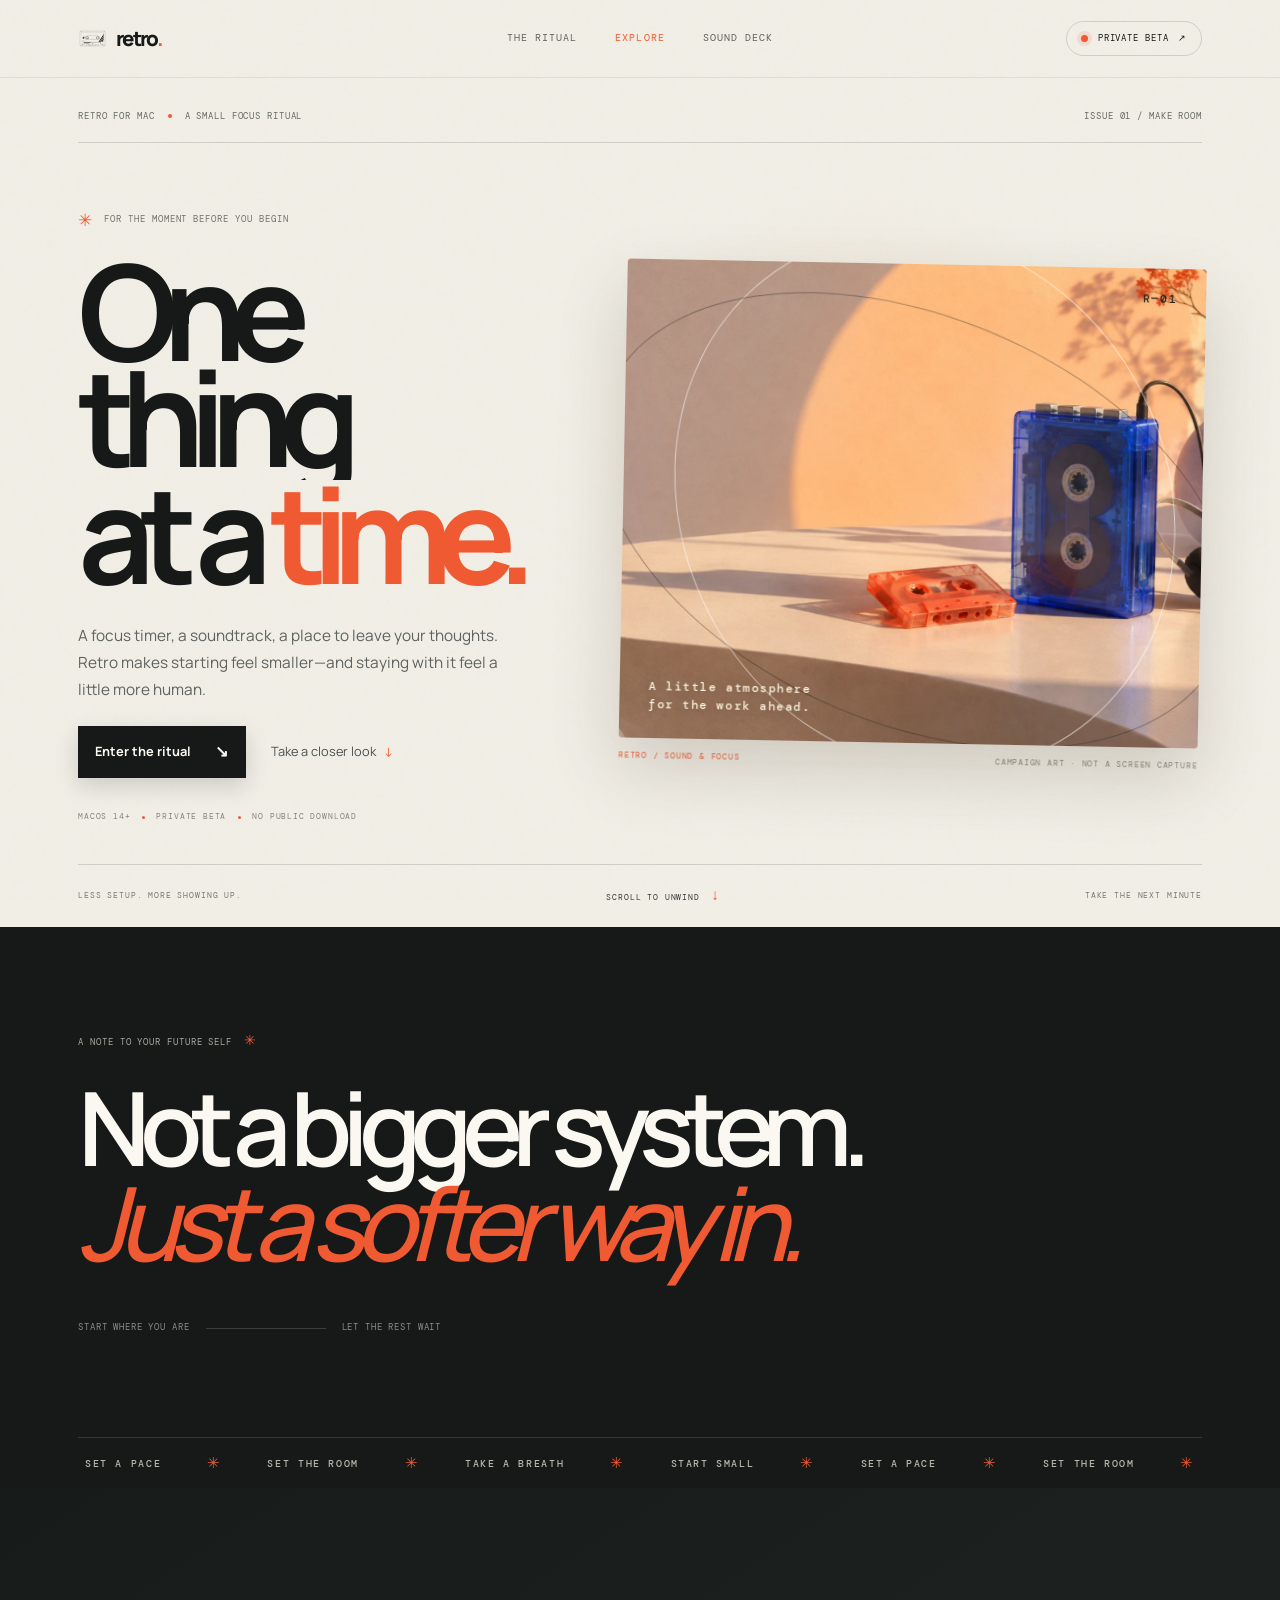
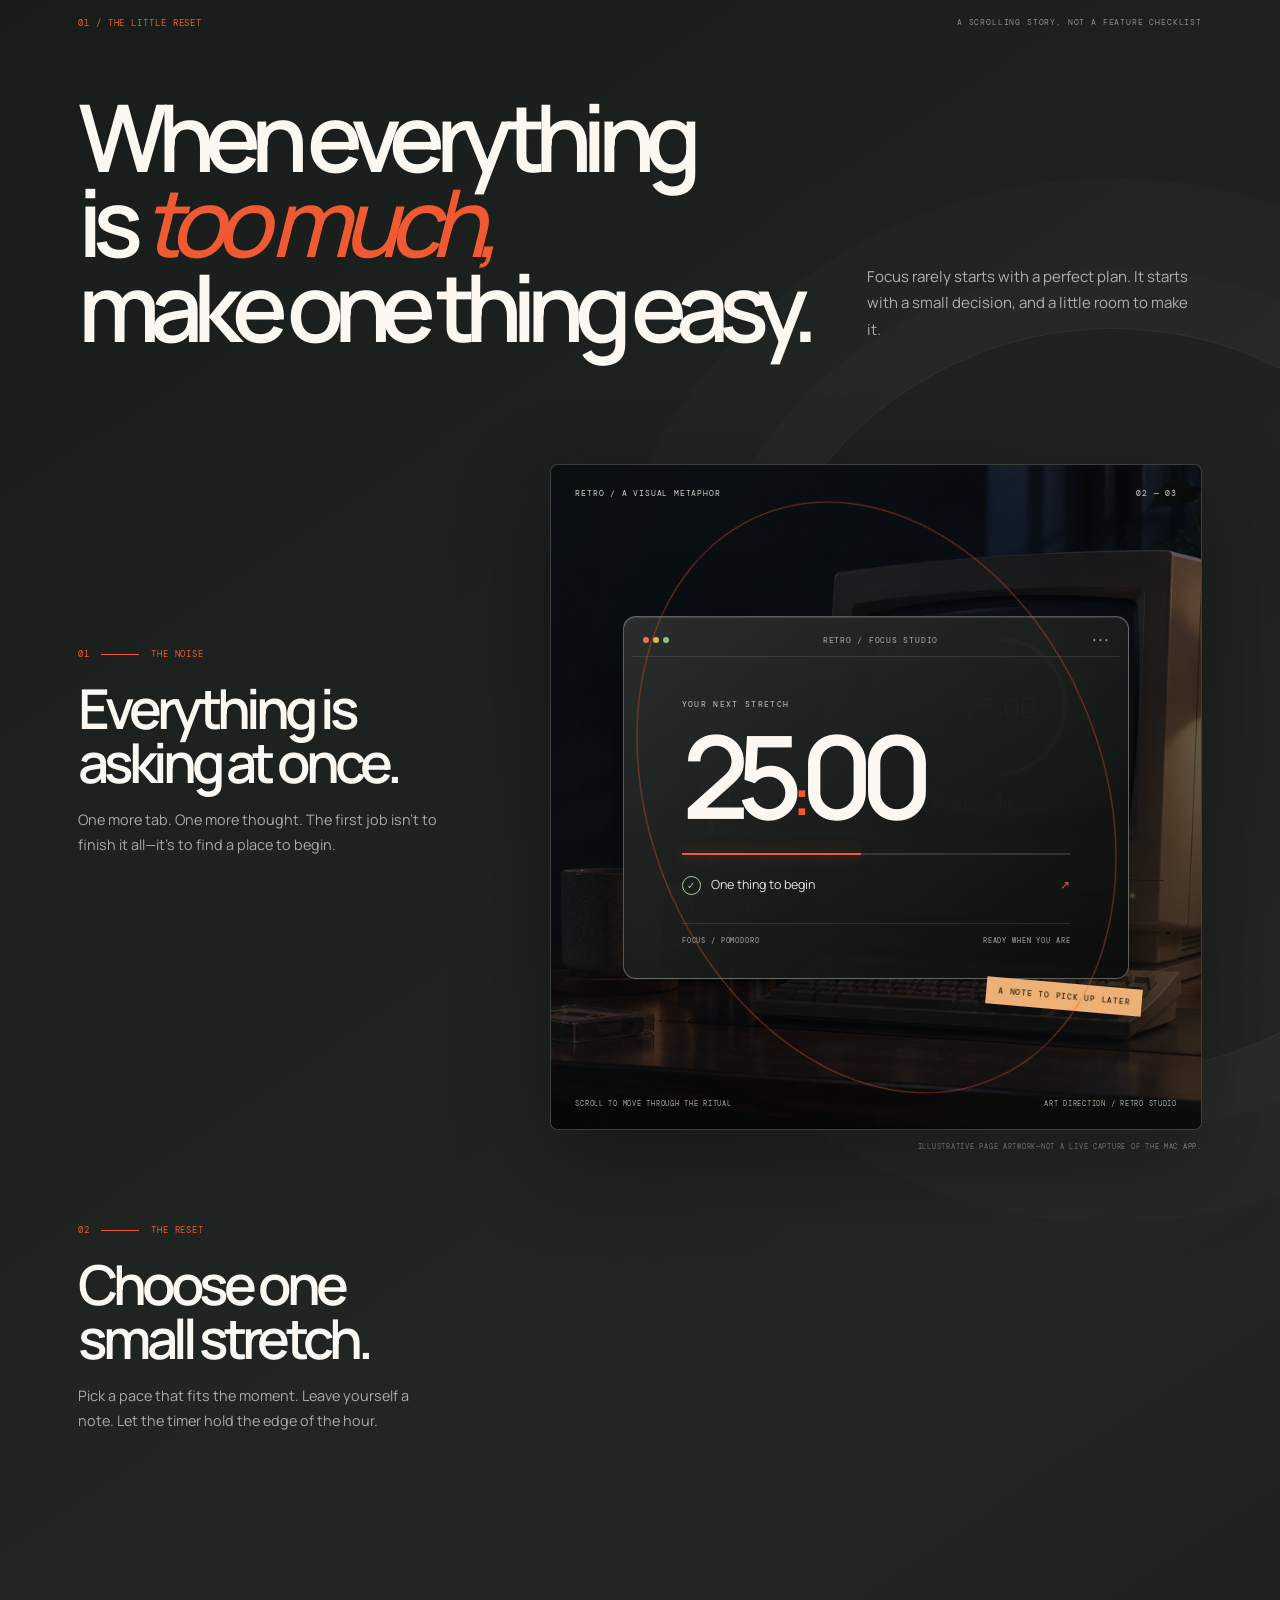
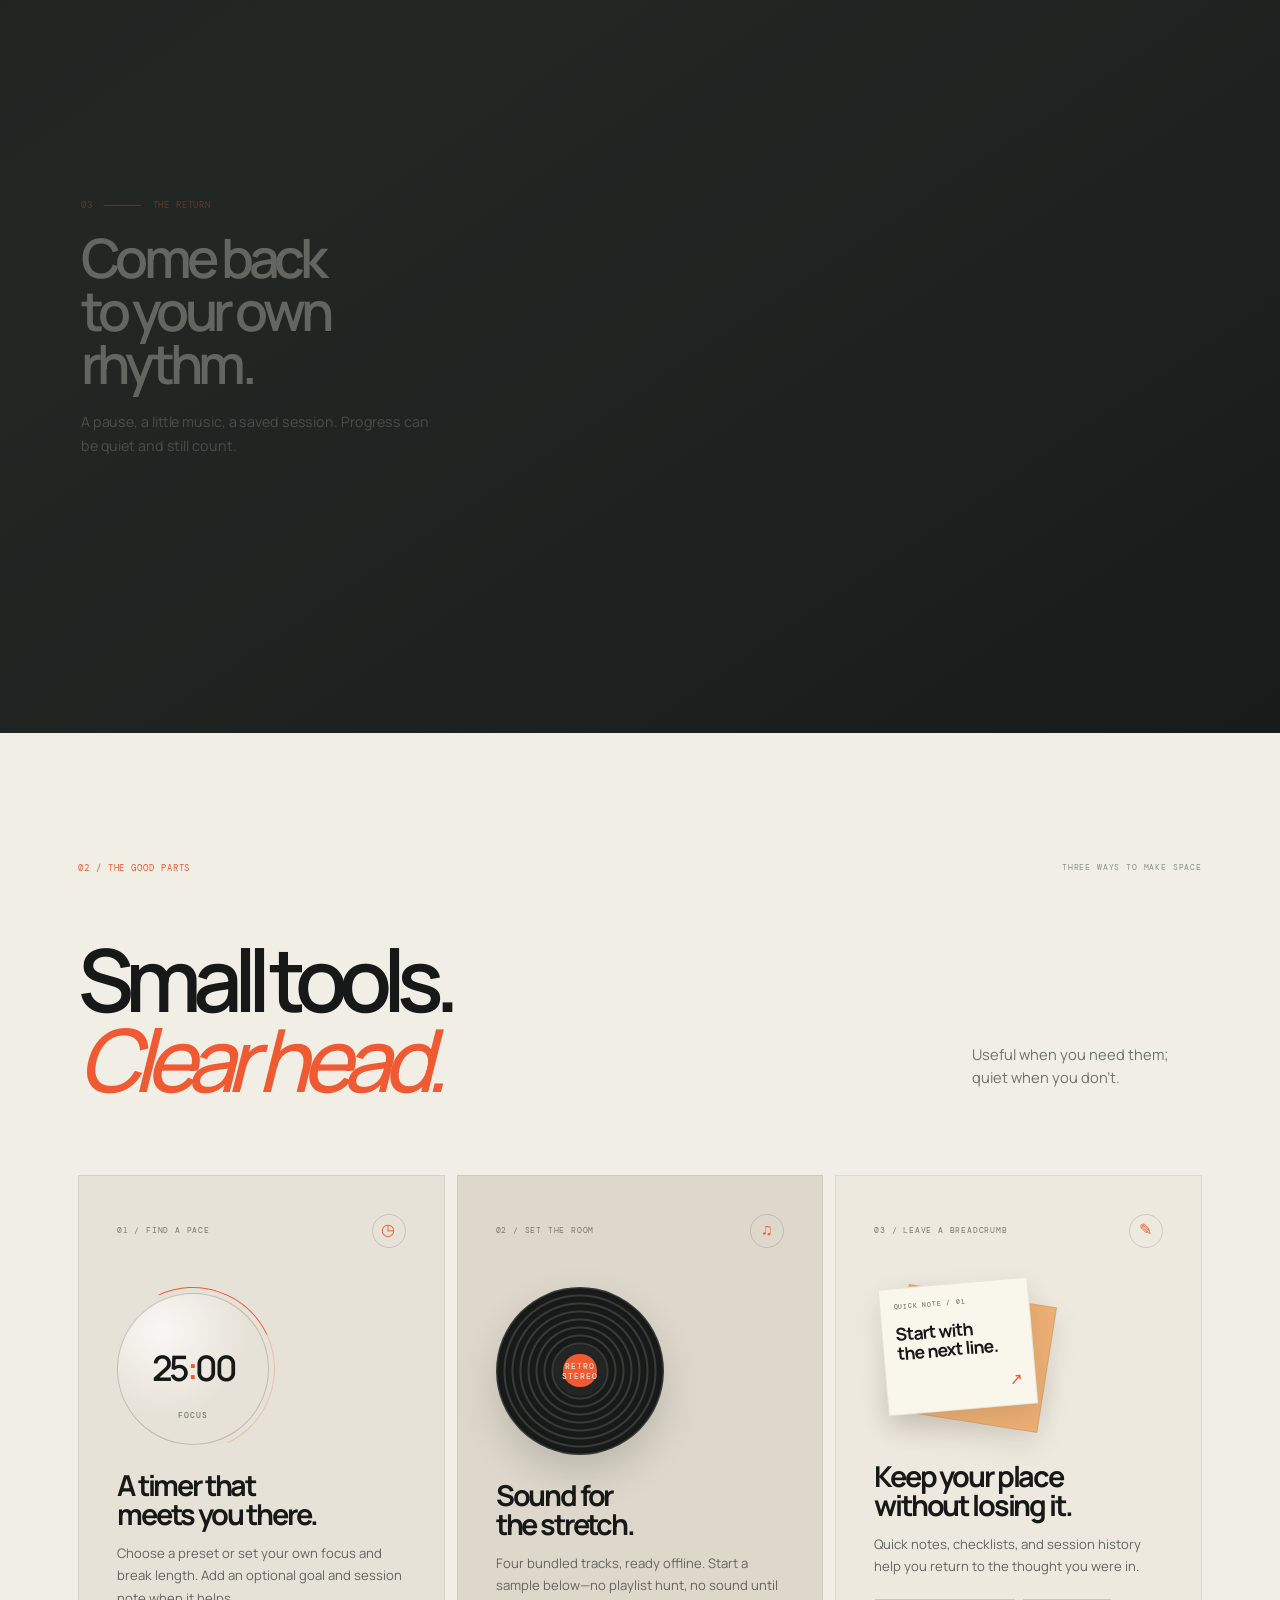
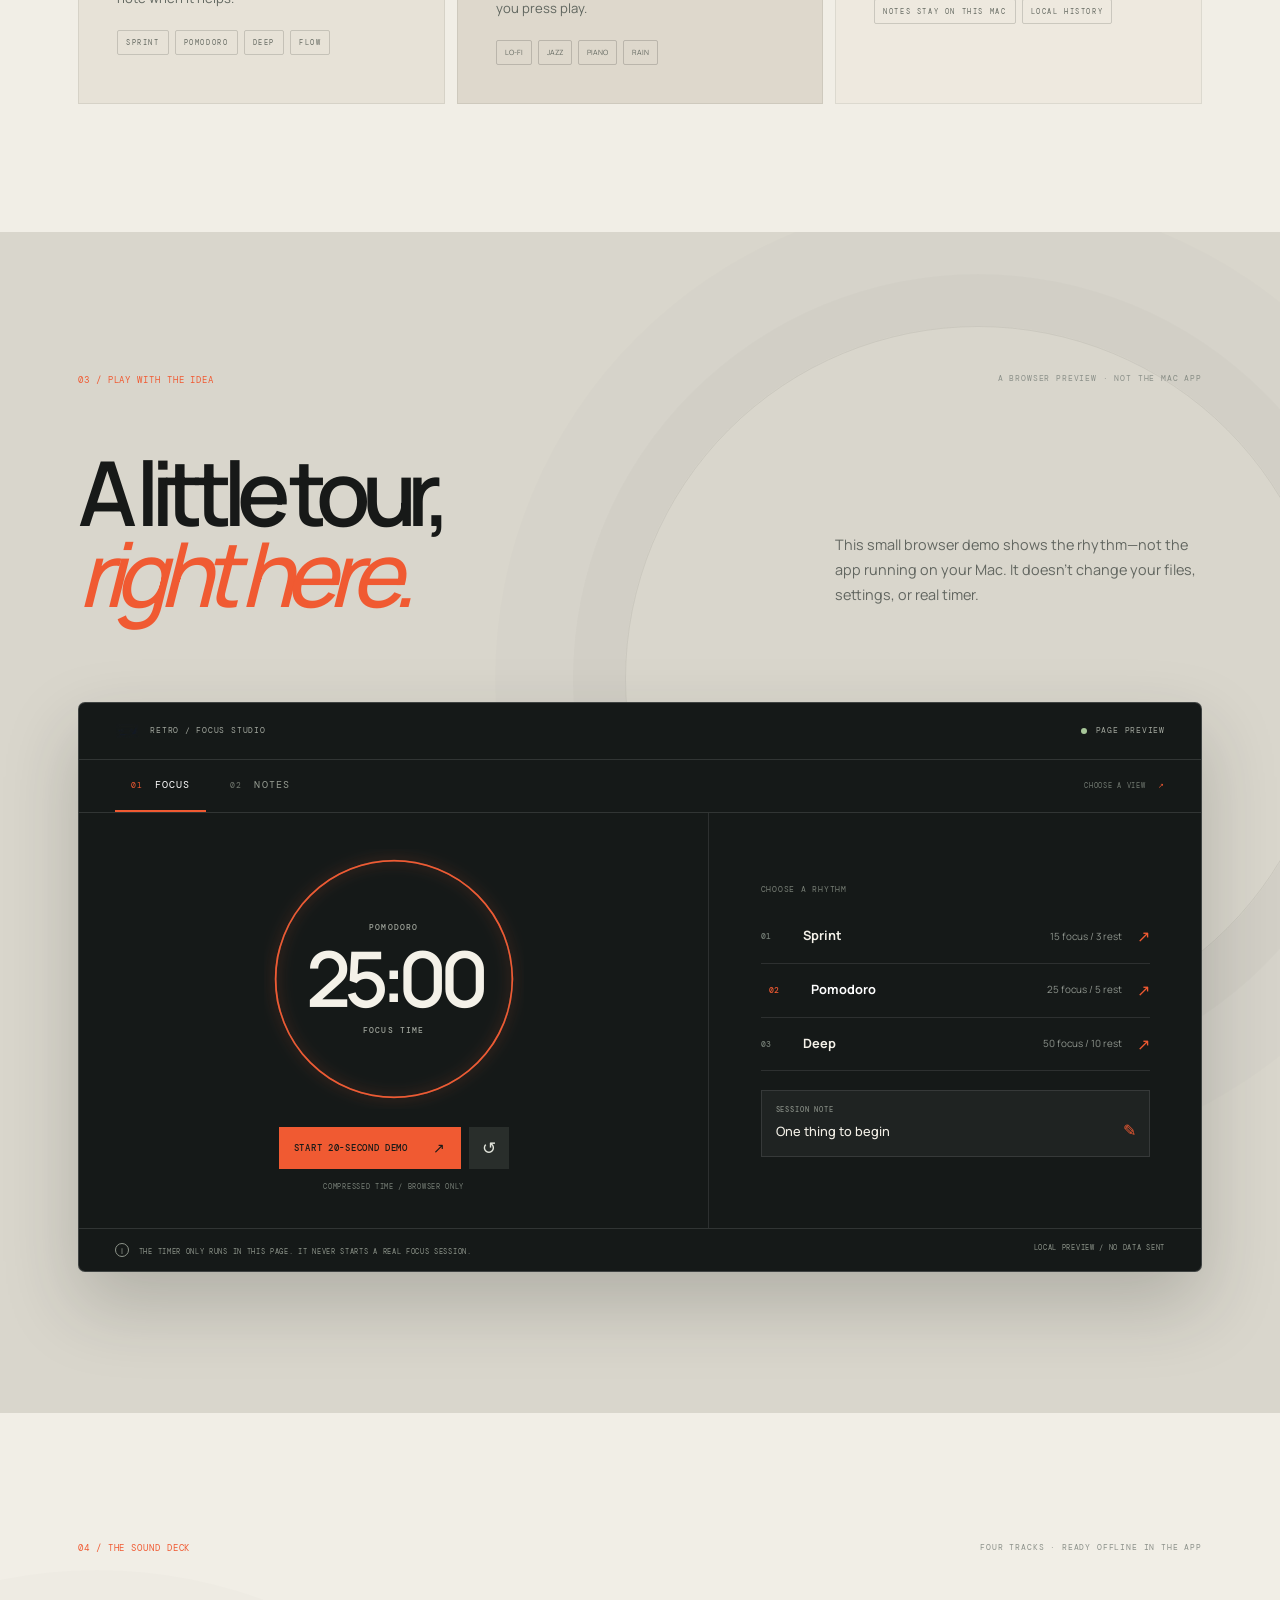
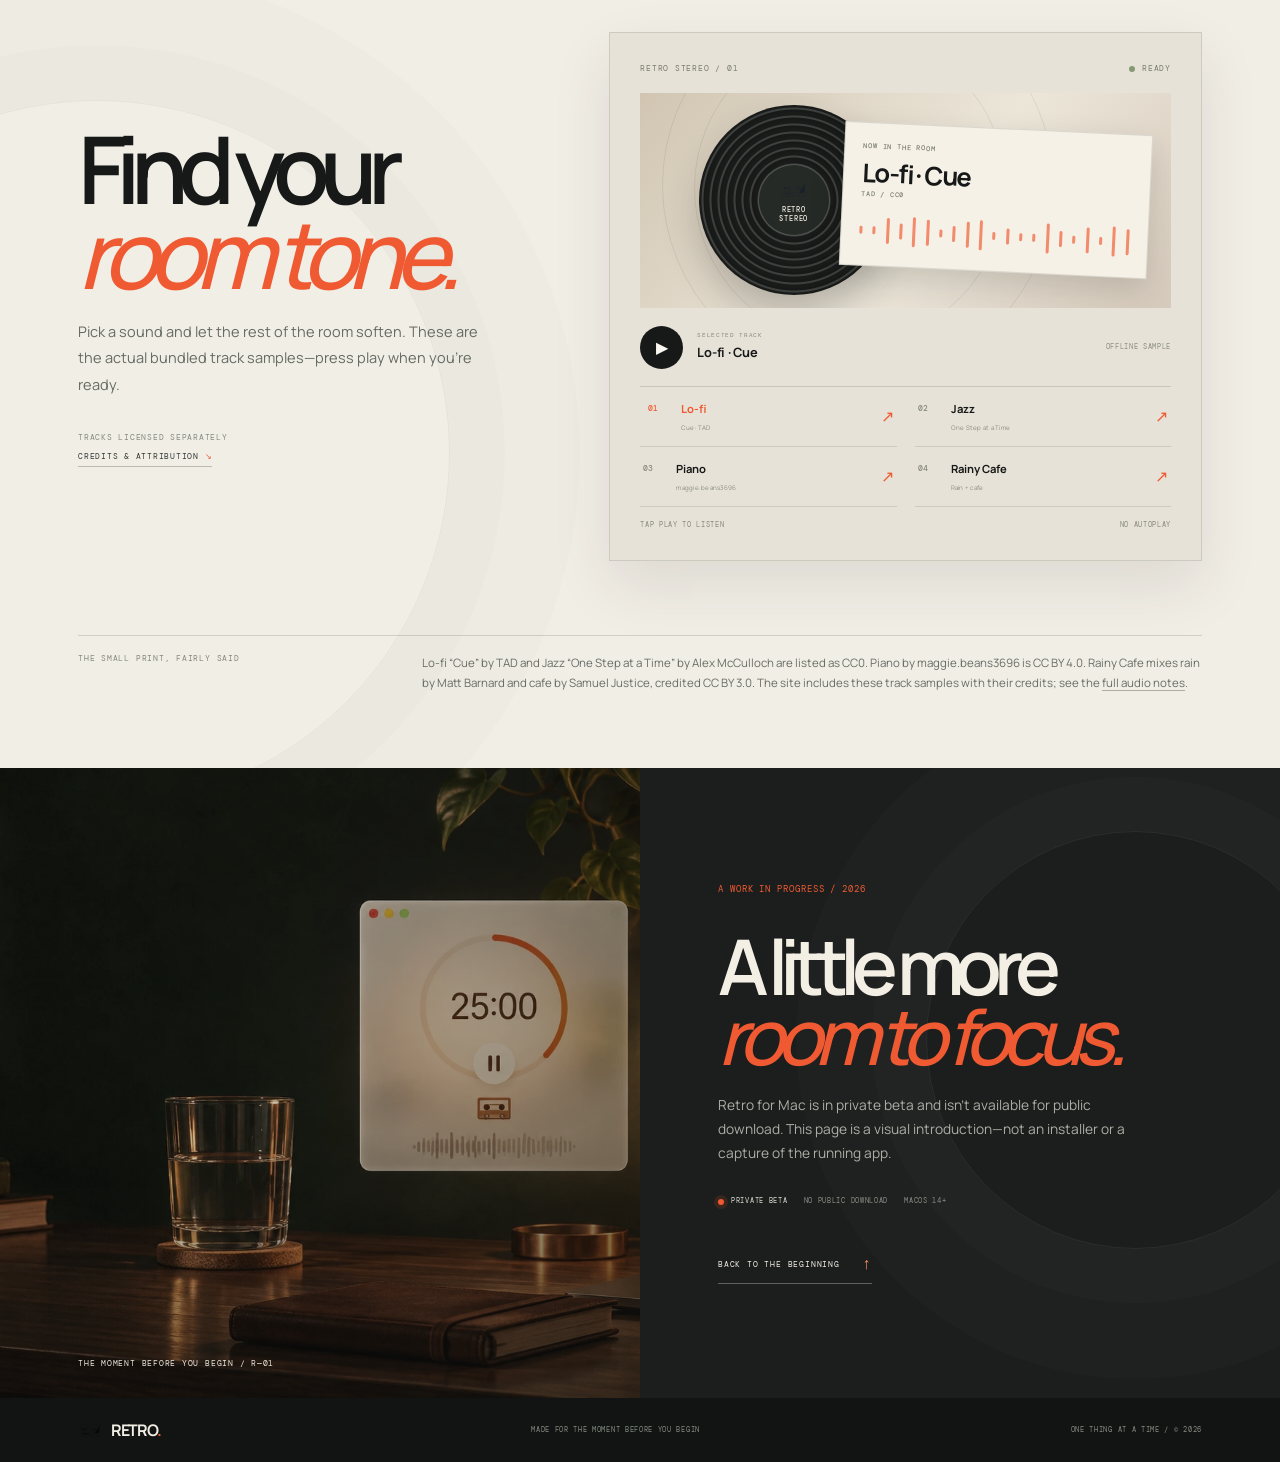
==== docs/index.html @ a6757f8c "Version site assets for fresh deployment" ====
<!doctype html>
<html lang="en">
<head>
  <meta charset="utf-8">
  <meta name="viewport" content="width=device-width, initial-scale=1">
  <meta name="theme-color" content="#f0ede5">
  <meta name="description" content="Meet Retro: a small Mac focus ritual made of time, sound, and a place to leave your thoughts.">
  <meta property="og:title" content="Retro — one thing at a time">
  <meta property="og:description" content="A little room for focus. Explore the ritual, try the browser preview, and listen to the bundled sound deck.">
  <meta property="og:image" content="https://sceptrenova-hash.github.io/Retro/assets/retro-campaign.webp">
  <title>Retro — one thing at a time</title>
  <link rel="icon" type="image/png" href="assets/retro-icon.png">
  <link rel="preconnect" href="https://fonts.googleapis.com">
  <link rel="preconnect" href="https://fonts.gstatic.com" crossorigin>
  <link href="https://fonts.googleapis.com/css2?family=DM+Mono:wght@400;500&family=Manrope:wght@400;500;600;700;800&display=swap" rel="stylesheet">
  <link rel="stylesheet" href="styles.css?v=6ea2fb5">
  <script defer src="script.js?v=6ea2fb5"></script>
</head>
<body>
  <a class="skip-link" href="#main">Skip to content</a>
  <div class="reading-line" aria-hidden="true"><span id="progress"></span></div>
  <header class="site-header">
    <a class="brand" href="#top" aria-label="Retro home"><img src="assets/retro-mark.png" alt=""><span>retro<span class="brand-dot">.</span></span></a>
    <nav class="nav-links" aria-label="Main navigation"><a href="#ritual">The ritual</a><a href="#try">Explore</a><a href="#sound">Sound deck</a></nav>
    <a class="beta-tag" href="#status"><span class="status-dot"></span>Private beta <span aria-hidden="true">↗</span></a>
  </header>

  <main id="main">
    <section class="hero" id="top" aria-labelledby="hero-title">
      <div class="hero-topline"><span>RETRO FOR MAC <i></i> A SMALL FOCUS RITUAL</span><span>ISSUE 01 / MAKE ROOM</span></div>
      <div class="hero-grid">
        <div class="hero-copy">
          <p class="eyebrow"><span class="eyebrow-star">✳</span> FOR THE MOMENT BEFORE YOU BEGIN</p>
          <h1 id="hero-title"><span class="title-line">One thing</span><span class="title-line title-last">at a <em>time.</em></span></h1>
          <p class="hero-lede">A focus timer, a soundtrack, a place to leave your thoughts. Retro makes starting feel smaller—and staying with it feel a little more human.</p>
          <div class="hero-actions"><a class="button button-dark" href="#ritual">Enter the ritual <span aria-hidden="true">↘</span></a><a class="quiet-link" href="#try">Take a closer look <span aria-hidden="true">↓</span></a></div>
          <div class="hero-facts"><span>MACOS 14+</span><i></i><span>PRIVATE BETA</span><i></i><span>NO PUBLIC DOWNLOAD</span></div>
        </div>
        <figure class="hero-art" data-parallax>
          <div class="hero-art-frame"><img src="assets/retro-campaign.webp" alt="A blue cassette and an orange tape resting on a sunlit tabletop" fetchpriority="high"><span class="art-orbit orbit-a"></span><span class="art-orbit orbit-b"></span><span class="art-number">R—01</span><span class="art-caption">A little atmosphere<br>for the work ahead.</span></div>
          <figcaption><span>RETRO / SOUND & FOCUS</span><span>CAMPAIGN ART · NOT A SCREEN CAPTURE</span></figcaption>
        </figure>
      </div>
      <div class="hero-bottom"><span>LESS SETUP. MORE SHOWING UP.</span><a href="#ritual">SCROLL TO UNWIND <b>↓</b></a><span>TAKE THE NEXT MINUTE</span></div>
    </section>

    <section class="manifesto" aria-label="Retro's point of view">
      <div class="manifesto-mark">A NOTE TO YOUR FUTURE SELF <span>✳</span></div>
      <p>Not a bigger system.<br><em>Just a softer way in.</em></p>
      <div class="manifesto-foot"><span>START WHERE YOU ARE</span><span class="manifesto-line"></span><span>LET THE REST WAIT</span></div>
      <div class="ticker" aria-hidden="true"><div>SET A PACE <b>✳</b> SET THE ROOM <b>✳</b> TAKE A BREATH <b>✳</b> START SMALL <b>✳</b> SET A PACE <b>✳</b> SET THE ROOM <b>✳</b></div></div>
    </section>

    <section class="ritual" id="ritual" aria-labelledby="ritual-title">
      <div class="section-intro"><span class="section-index">01 / THE LITTLE RESET</span><span class="section-note">A SCROLLING STORY, NOT A FEATURE CHECKLIST</span></div>
      <div class="ritual-heading"><h2 id="ritual-title">When everything<br>is <em>too much,</em><br>make one thing easy.</h2><p>Focus rarely starts with a perfect plan. It starts with a small decision, and a little room to make it.</p></div>
      <div class="story-layout">
        <div class="story-beats">
          <article class="story-beat is-active" data-beat="0">
            <span class="beat-kicker">01 <i></i> THE NOISE</span>
            <h3>Everything is<br>asking at once.</h3>
            <p>One more tab. One more thought. The first job isn’t to finish it all—it’s to find a place to begin.</p>
          </article>
          <article class="story-beat" data-beat="1">
            <span class="beat-kicker">02 <i></i> THE RESET</span>
            <h3>Choose one<br>small stretch.</h3>
            <p>Pick a pace that fits the moment. Leave yourself a note. Let the timer hold the edge of the hour.</p>
          </article>
          <article class="story-beat" data-beat="2">
            <span class="beat-kicker">03 <i></i> THE RETURN</span>
            <h3>Come back<br>to your own rhythm.</h3>
            <p>A pause, a little music, a saved session. Progress can be quiet and still count.</p>
          </article>
        </div>
        <div class="story-stage" id="story-stage" data-stage="0" aria-label="An illustrative sequence showing distractions settling into a focus session">
          <div class="stage-frame">
            <img class="stage-photo" src="assets/retro-launch-key-art.webp" alt="Retro's warm, analog-inspired focus scene" loading="lazy">
            <div class="stage-wash"></div>
            <div class="stage-label"><span>RETRO / A VISUAL METAPHOR</span><span id="stage-count">01 — 03</span></div>
            <div class="noise-layer" aria-hidden="true">
              <div class="noise-card noise-card-a"><small>ANOTHER TAB</small><b>Keep this open?</b><i>↗</i></div>
              <div class="noise-card noise-card-b"><small>LOOSE THOUGHT</small><b>Don't forget…</b><i>✳</i></div>
              <div class="noise-card noise-card-c"><small>TOO MUCH AT ONCE</small><b>18:42</b><i>•••</i></div>
              <div class="noise-stamp">PAUSE<br>HERE</div>
            </div>
            <div class="focus-layer" aria-hidden="true">
              <div class="focus-window">
                <div class="focus-window-top"><span class="window-lights"><i></i><i></i><i></i></span><span>RETRO / FOCUS STUDIO</span><span>•••</span></div>
                <div class="focus-window-body"><span class="focus-kicker">YOUR NEXT STRETCH</span><div class="focus-time"><span>25</span><i>:</i><span>00</span></div><div class="focus-rule"><i></i></div><div class="focus-task"><span class="task-check">✓</span><span>One thing to begin</span><span class="task-arrow">↗</span></div><div class="focus-foot"><span>FOCUS / POMODORO</span><span>READY WHEN YOU ARE</span></div></div>
              </div>
              <span class="focus-note">A NOTE TO PICK UP LATER</span>
              <span class="focus-orbit"></span>
            </div>
            <div class="return-layer" aria-hidden="true">
              <div class="return-disc"><div class="disc-label"><img src="assets/retro-mark.png" alt=""><span>RETRO<br>STEREO</span></div></div>
              <div class="return-copy"><span>04 / SOUND DECK</span><strong>SET THE<br>ROOM TONE.</strong><i>♫</i></div>
              <div class="return-caption">A LITTLE SPACE<br>TO COME BACK TO</div>
            </div>
            <div class="stage-bottom"><span>SCROLL TO MOVE THROUGH THE RITUAL</span><span>ART DIRECTION / RETRO STUDIO</span></div>
          </div>
          <p class="stage-disclaimer">Illustrative page artwork—not a live capture of the Mac app.</p>
        </div>
      </div>
    </section>

    <section class="features" aria-labelledby="features-title">
      <div class="features-top"><span class="section-index">02 / THE GOOD PARTS</span><span class="section-note">THREE WAYS TO MAKE SPACE</span></div>
      <div class="features-title"><h2 id="features-title">Small tools.<br><em>Clear head.</em></h2><p>Useful when you need them; quiet when you don’t.</p></div>
      <div class="feature-grid">
        <article class="feature-card feature-time reveal"><div class="feature-top"><span>01 / FIND A PACE</span><span class="feature-symbol">◷</span></div><div class="mini-clock"><span>25</span><i>:</i><span>00</span><b>FOCUS</b></div><h3>A timer that<br>meets you there.</h3><p>Choose a preset or set your own focus and break length. Add an optional goal and session note when it helps.</p><div class="feature-tags"><span>Sprint</span><span>Pomodoro</span><span>Deep</span><span>Flow</span></div></article>
        <article class="feature-card feature-sound reveal"><div class="feature-top"><span>02 / SET THE ROOM</span><span class="feature-symbol">♫</span></div><div class="feature-record"><span>RETRO<br>STEREO</span></div><h3>Sound for<br>the stretch.</h3><p>Four bundled tracks, ready offline. Start a sample below—no playlist hunt, no sound until you press play.</p><div class="sound-chip-row"><span>LO-FI</span><span>JAZZ</span><span>PIANO</span><span>RAIN</span></div></article>
        <article class="feature-card feature-notes reveal"><div class="feature-top"><span>03 / LEAVE A BREADCRUMB</span><span class="feature-symbol">✎</span></div><div class="note-stack"><div class="note-sheet note-back"></div><div class="note-sheet note-front"><small>QUICK NOTE / 01</small><b>Start with<br>the next line.</b><i>↗</i></div></div><h3>Keep your place<br>without losing it.</h3><p>Quick notes, checklists, and session history help you return to the thought you were in.</p><div class="feature-tags"><span>NOTES STAY ON THIS MAC</span><span>LOCAL HISTORY</span></div></article>
      </div>
    </section>

    <section class="try-section" id="try" aria-labelledby="try-title">
      <div class="try-heading"><span class="section-index">03 / PLAY WITH THE IDEA</span><span class="section-note">A BROWSER PREVIEW · NOT THE MAC APP</span></div>
      <div class="try-title-row"><h2 id="try-title">A little tour,<br><em>right here.</em></h2><p>This small browser demo shows the rhythm—not the app running on your Mac. It doesn’t change your files, settings, or real timer.</p></div>
      <div class="demo-shell reveal">
        <div class="demo-top"><div class="demo-brand"><img src="assets/retro-mark.png" alt=""><span>RETRO / FOCUS STUDIO</span></div><span class="demo-state"><i></i> PAGE PREVIEW</span></div>
        <div class="demo-tabs" role="tablist" aria-label="Preview a Retro feature">
          <button class="demo-tab is-selected" type="button" role="tab" id="tab-focus" aria-controls="panel-focus" aria-selected="true" data-panel="focus"><span>01</span> Focus</button>
          <button class="demo-tab" type="button" role="tab" id="tab-notes" aria-controls="panel-notes" aria-selected="false" data-panel="notes"><span>02</span> Notes</button>
          <span class="demo-tab-aside">CHOOSE A VIEW <i>↗</i></span>
        </div>
        <section class="demo-panel" id="panel-focus" role="tabpanel" aria-labelledby="tab-focus">
          <div class="demo-focus">
            <div class="demo-clock-wrap"><div class="demo-clock"><svg viewBox="0 0 200 200" aria-hidden="true"><circle class="clock-track" cx="100" cy="100" r="91"></circle><circle class="clock-progress" id="clock-progress" cx="100" cy="100" r="91"></circle></svg><div><small id="timer-mode">POMODORO</small><strong id="timer-value">25:00</strong><span>FOCUS TIME</span></div></div><div class="timer-controls"><button class="timer-start" id="timer-start" type="button">START 20-SECOND DEMO <span>↗</span></button><button class="timer-reset" id="timer-reset" type="button" aria-label="Reset browser preview">↺</button></div><p class="timer-status" id="timer-status" aria-live="polite">COMPRESSED TIME / BROWSER ONLY</p></div>
            <div class="demo-presets"><span class="demo-label">CHOOSE A RHYTHM</span><button class="preset" type="button" data-min="15" data-break="3" data-name="SPRINT"><span>01</span><b>Sprint</b><small>15 focus / 3 rest</small><i>↗</i></button><button class="preset is-current" type="button" data-min="25" data-break="5" data-name="POMODORO"><span>02</span><b>Pomodoro</b><small>25 focus / 5 rest</small><i>↗</i></button><button class="preset" type="button" data-min="50" data-break="10" data-name="DEEP"><span>03</span><b>Deep</b><small>50 focus / 10 rest</small><i>↗</i></button><div class="demo-session-note"><span>SESSION NOTE</span><b>One thing to begin</b><i>✎</i></div></div>
          </div>
        </section>
        <section class="demo-panel demo-notes-panel" id="panel-notes" role="tabpanel" aria-labelledby="tab-notes" hidden>
          <div class="notes-preview"><div class="notes-sidebar"><div class="notes-logo">NOTES <span>✳</span></div><div class="notes-folder active">▤ <span>Quick notes</span></div><div class="notes-folder">▤ <span>Ideas for later</span></div><div class="notes-folder">▤ <span>Session scraps</span></div><div class="notes-sidebar-foot">LOCAL WORKSPACE</div></div><div class="notes-paper"><div class="notes-paper-top"><span>QUICK NOTE / TODAY</span><span>•••</span></div><h3>Pick up<br>where you left off.</h3><p>Leave a small breadcrumb for future-you. The note stays in the workspace on this Mac.</p><div class="notes-check"><i>✓</i><span>Make the next step visible</span></div><div class="notes-check"><i></i><span>Let the rest wait</span></div><div class="notes-paper-foot"><span>EDITED JUST NOW</span><span>↗  OPEN NOTES</span></div></div></div>
          <p class="notes-preview-caption">Illustrative Notes workspace concept—not an app screenshot.</p>
        </section>
        <div class="demo-foot"><span><i>i</i> The timer only runs in this page. It never starts a real focus session.</span><span>LOCAL PREVIEW / NO DATA SENT</span></div>
      </div>
    </section>

    <section class="sound-section" id="sound" aria-labelledby="sound-title">
      <div class="sound-intro"><span class="section-index">04 / THE SOUND DECK</span><span class="section-note">FOUR TRACKS · READY OFFLINE IN THE APP</span></div>
      <div class="sound-layout">
        <div class="sound-copy"><h2 id="sound-title">Find your<br><em>room tone.</em></h2><p>Pick a sound and let the rest of the room soften. These are the actual bundled track samples—press play when you’re ready.</p><div class="sound-credits">TRACKS LICENSED SEPARATELY<br><a href="#audio-credits">CREDITS & ATTRIBUTION <span>↘</span></a></div></div>
        <div class="sound-player" id="sound-player">
          <div class="player-label"><span>RETRO STEREO / 01</span><span id="player-live"><i></i> READY</span></div>
          <div class="player-art"><div class="player-disc"><div class="player-disc-label"><img src="assets/retro-mark.png" alt=""><span>RETRO<br>STEREO</span></div></div><div class="player-card"><span>NOW IN THE ROOM</span><strong id="track-title">Lo-fi · Cue</strong><small id="track-subtitle">TAD / CC0</small><div class="waveform" aria-hidden="true"><i></i><i></i><i></i><i></i><i></i><i></i><i></i><i></i><i></i><i></i><i></i><i></i><i></i><i></i><i></i><i></i><i></i><i></i><i></i><i></i><i></i></div></div></div>
          <div class="player-controls"><button class="player-toggle" id="player-toggle" type="button" aria-label="Play Lo-fi Cue">▶</button><div class="player-now"><span>SELECTED TRACK</span><b id="player-track-name">Lo-fi · Cue</b></div><span class="player-duration" id="player-time">OFFLINE SAMPLE</span></div>
          <div class="track-list" role="group" aria-label="Choose a soundtrack">
            <button class="track-option is-current" type="button" data-track="lofi-study" data-title="Lo-fi · Cue" data-credit="TAD / CC0"><span>01</span><b>Lo-fi</b><small>Cue · TAD</small><i>↗</i></button>
            <button class="track-option" type="button" data-track="late-night-jazz" data-title="Jazz · One Step at a Time" data-credit="Alex McCulloch / CC0"><span>02</span><b>Jazz</b><small>One Step at a Time</small><i>↗</i></button>
            <button class="track-option" type="button" data-track="soft-piano" data-title="Piano" data-credit="maggie.beans3696 / CC BY 4.0"><span>03</span><b>Piano</b><small>maggie.beans3696</small><i>↗</i></button>
            <button class="track-option" type="button" data-track="rainy-cafe" data-title="Rainy Cafe" data-credit="Matt Barnard & Samuel Justice / CC BY 3.0"><span>04</span><b>Rainy Cafe</b><small>Rain + cafe</small><i>↗</i></button>
          </div>
          <div class="player-bottom"><span id="audio-status" aria-live="polite">TAP PLAY TO LISTEN</span><span>NO AUTOPLAY</span></div>
          <audio id="track-preview" preload="none"></audio>
        </div>
      </div>
      <div class="audio-credits" id="audio-credits"><span>THE SMALL PRINT, FAIRLY SAID</span><p>Lo-fi “Cue” by TAD and Jazz “One Step at a Time” by Alex McCulloch are listed as CC0. Piano by maggie.beans3696 is CC BY 4.0. Rainy Cafe mixes rain by Matt Barnard and cafe by Samuel Justice, credited CC BY 3.0. The site includes these track samples with their credits; see the <a href="AUDIO-LICENSE.txt">full audio notes</a>.</p></div>
    </section>

    <section class="closing" id="status" aria-labelledby="closing-title">
      <div class="closing-art"><img src="assets/retro-hero.webp" alt="A glowing focus timer on a warmly lit desk beside books and a laptop" loading="lazy"><span class="closing-art-label">THE MOMENT BEFORE YOU BEGIN / R—01</span></div>
      <div class="closing-copy"><span class="section-index">A WORK IN PROGRESS / 2026</span><h2 id="closing-title">A little more<br><em>room to focus.</em></h2><p>Retro for Mac is in private beta and isn’t available for public download. This page is a visual introduction—not an installer or a capture of the running app.</p><div class="closing-status"><span><i></i> PRIVATE BETA</span><span>NO PUBLIC DOWNLOAD</span><span>MACOS 14+</span></div><a class="back-top" href="#top">BACK TO THE BEGINNING <span>↑</span></a></div>
    </section>
  </main>

  <footer class="site-footer"><a class="footer-brand" href="#top"><img src="assets/retro-mark.png" alt=""><b>retro<span>.</span></b></a><span>MADE FOR THE MOMENT BEFORE YOU BEGIN</span><span>ONE THING AT A TIME / © 2026</span></footer>
</body>
</html>
---- docs/styles.css ----
:root{color-scheme:light;--paper:#f1eee6;--paper-deep:#e7e2d7;--ink:#171918;--ink-soft:#282c2a;--muted:#777a73;--muted-light:#a9aaa3;--line:rgba(23,25,24,.15);--line-light:rgba(255,255,255,.15);--orange:#f05a32;--orange-light:#ff8965;--blue:#92aef0;--green:#a7c799;--cream:#faf8f1;--sans:'Manrope',Inter,-apple-system,BlinkMacSystemFont,'Segoe UI',sans-serif;--mono:'DM Mono',SFMono-Regular,Consolas,monospace;--gutter:clamp(22px,6.1vw,100px);--max:1500px;--ease:cubic-bezier(.22,.72,.18,1)}
*{box-sizing:border-box}html{scroll-behavior:smooth;scroll-padding-top:86px}body{margin:0;background:var(--paper);color:var(--ink);font-family:var(--sans);font-size:16px;line-height:1.55;overflow-x:hidden}body:before{content:"";position:fixed;inset:0;z-index:90;pointer-events:none;opacity:.055;background-image:url("data:image/svg+xml,%3Csvg viewBox='0 0 180 180' xmlns='http://www.w3.org/2000/svg'%3E%3Cfilter id='n'%3E%3CfeTurbulence type='fractalNoise' baseFrequency='.7' numOctaves='3' stitchTiles='stitch'/%3E%3C/filter%3E%3Crect width='100%25' height='100%25' filter='url(%23n)' opacity='.26'/%3E%3C/svg%3E");mix-blend-mode:multiply}img,video{display:block;max-width:100%}a{color:inherit;text-decoration:none}button{font:inherit;color:inherit}button:focus-visible,a:focus-visible{outline:2px solid var(--orange);outline-offset:5px}.skip-link{position:absolute;top:-5rem;left:1rem;z-index:120;padding:.7rem 1rem;background:var(--ink);color:var(--cream)}.skip-link:focus{top:1rem}.reading-line{position:fixed;top:0;left:0;right:0;height:3px;z-index:110;pointer-events:none}.reading-line span{display:block;width:0;height:100%;background:var(--orange);transform-origin:left;box-shadow:0 0 16px rgba(240,90,50,.5)}
.site-header{height:78px;position:sticky;top:0;z-index:80;display:grid;grid-template-columns:1fr 1fr 1fr;align-items:center;padding:0 var(--gutter);border-bottom:1px solid rgba(23,25,24,.08);background:rgba(241,238,230,.82);backdrop-filter:blur(18px);-webkit-backdrop-filter:blur(18px)}.brand,.footer-brand{display:flex;align-items:center;gap:.56rem;width:max-content;font-size:1.28rem;font-weight:800;letter-spacing:-.085em}.brand img,.footer-brand img{width:29px;height:29px;object-fit:contain;filter:brightness(0)}.brand-dot,.footer-brand span{color:var(--orange)}.nav-links{display:flex;justify-content:center;gap:clamp(1.2rem,3vw,3.1rem)}.nav-links a,.beta-tag,.hero-topline,.eyebrow,.hero-facts,.hero-bottom,.hero-art figcaption,.manifesto-mark,.manifesto-foot,.section-index,.section-note,.beat-kicker,.stage-label,.stage-bottom,.stage-disclaimer,.feature-top,.feature-tags,.demo-top,.demo-tab,.demo-tab-aside,.demo-label,.timer-status,.demo-foot,.sound-intro,.sound-credits,.player-label,.player-now span,.player-duration,.track-option small,.player-bottom,.audio-credits>span,.closing-status,.closing-art-label,.back-top,.site-footer{font-family:var(--mono);text-transform:uppercase;letter-spacing:.1em}.nav-links a{font-size:.65rem;color:#5f625d;transition:color .22s}.nav-links a:hover,.nav-links a[aria-current=location]{color:var(--orange)}.beta-tag{justify-self:end;display:flex;align-items:center;gap:.6rem;padding:.58rem .85rem;border:1px solid var(--line);border-radius:999px;font-size:.58rem;transition:background .25s,border-color .25s,transform .25s}.beta-tag:hover{border-color:var(--orange);background:rgba(240,90,50,.08);transform:translateY(-2px)}.status-dot,.closing-status i{width:7px;height:7px;border-radius:50%;background:var(--orange);box-shadow:0 0 0 4px rgba(240,90,50,.13);display:inline-block;flex:none}
.hero{max-width:calc(var(--max) + 2*var(--gutter));margin:auto;padding:26px var(--gutter) 0;position:relative}.hero:before{content:"";position:absolute;z-index:-1;right:10%;top:12%;width:45vw;height:45vw;max-width:680px;max-height:680px;border-radius:50%;background:radial-gradient(circle,rgba(228,163,101,.16),transparent 69%)}.hero-topline{display:flex;justify-content:space-between;align-items:center;color:#666b63;font-size:.55rem;padding:.4rem 0 1.1rem;border-bottom:1px solid var(--line)}.hero-topline i{display:inline-block;width:4px;height:4px;margin:0 .45rem .1rem;background:var(--orange);border-radius:50%}.hero-grid{display:grid;grid-template-columns:.9fr 1.1fr;gap:clamp(2rem,5.5vw,6.6rem);align-items:center;min-height:min(690px,76vh);padding:clamp(35px,5vw,76px) 0 40px}.hero-copy{position:relative;z-index:2}.eyebrow{display:flex;align-items:center;gap:.7rem;color:#6f746c;font-size:.59rem;margin:0 0 1.5rem}.eyebrow-star{color:var(--orange);font-size:1.05rem;animation:star-spin 16s linear infinite}@keyframes star-spin{to{transform:rotate(1turn)}}.hero h1{margin:0;font-size:clamp(5.2rem,10.4vw,10.8rem);line-height:.8;letter-spacing:-.112em;font-weight:700}.title-line{display:block;overflow:hidden;padding:0 .12em .08em 0}.title-line:first-child{animation:title-in .9s .08s both var(--ease)}.title-last{animation:title-in .9s .2s both var(--ease)}.hero h1 em{font-style:normal;color:var(--orange);letter-spacing:-.12em}@keyframes title-in{from{transform:translateY(82%);opacity:.2}to{transform:translateY(0);opacity:1}}.hero-lede{max-width:440px;margin:1.6rem 0 1.4rem;color:#5d635e;font-size:clamp(.95rem,1.2vw,1.1rem);line-height:1.75}.hero-actions{display:flex;align-items:center;gap:1.6rem;flex-wrap:wrap}.button{display:inline-flex;align-items:center;justify-content:center;gap:1.5rem;min-height:50px;padding:.84rem 1.08rem;font-weight:700;font-size:.8rem;transition:transform .25s var(--ease),background .25s,color .25s,box-shadow .25s}.button:hover{transform:translateY(-3px)}.button-dark{background:var(--ink);color:var(--cream);box-shadow:0 8px 22px rgba(23,25,24,.16)}.button-dark:hover{background:var(--orange);color:#fff}.button-dark span{font-size:1rem}.quiet-link{font-size:.8rem;color:#4c524e}.quiet-link span{color:var(--orange);margin-left:.32rem}.quiet-link:hover{color:var(--orange)}.hero-facts{display:flex;align-items:center;gap:.72rem;flex-wrap:wrap;margin-top:2.1rem;color:#83877e;font-size:.51rem}.hero-facts i{width:3px;height:3px;border-radius:50%;background:var(--orange)}.hero-art{margin:0;position:relative;transform:rotate(1.1deg);transition:transform .7s var(--ease)}.hero-art:hover{transform:rotate(0deg) translateY(-5px)}.hero-art-frame{position:relative;overflow:hidden;isolation:isolate;aspect-ratio:1.21;border-radius:4px;background:#db9b5c;box-shadow:0 30px 68px rgba(62,42,22,.18);transform:translateZ(0)}.hero-art-frame:before{content:"";position:absolute;inset:0;z-index:1;pointer-events:none;background:linear-gradient(118deg,rgba(28,23,20,.15),transparent 45%,rgba(255,255,255,.08) 76%,transparent);mix-blend-mode:soft-light}.hero-art-frame img{width:100%;height:100%;object-fit:cover;object-position:center;transform:scale(1.03);animation:photo-reveal 1.1s .12s both var(--ease);transition:transform 1s var(--ease),filter .6s}.hero-art:hover img{transform:scale(1.075)}@keyframes photo-reveal{from{clip-path:inset(7% 8% 7% 8%);transform:scale(1.14);opacity:.5}to{clip-path:inset(0);transform:scale(1.03);opacity:1}}.art-orbit{position:absolute;z-index:2;border:1px solid rgba(255,255,255,.55);border-radius:50%;pointer-events:none}.orbit-a{width:84%;height:115%;left:10%;top:-8%;transform:rotate(-28deg);animation:orbit-drift 13s ease-in-out infinite}.orbit-b{width:115%;height:85%;left:-7%;top:11%;transform:rotate(22deg);border-color:rgba(24,30,27,.35);animation:orbit-drift 16s ease-in-out infinite reverse}@keyframes orbit-drift{50%{transform:translate(2%,2%) rotate(8deg)}}.art-number{position:absolute;z-index:3;right:5%;top:5%;font:500 .66rem var(--mono);letter-spacing:.16em;color:#191d1b}.art-caption{position:absolute;z-index:3;left:5%;bottom:5%;font:500 clamp(.55rem,1vw,.75rem) var(--mono);letter-spacing:.13em;line-height:1.55;color:#fbf2df;text-shadow:0 2px 14px rgba(0,0,0,.35)}.hero-art figcaption{display:flex;justify-content:space-between;gap:1rem;padding:11px 0 0;color:#888a82;font-size:.49rem}.hero-art figcaption span:first-child{color:var(--orange)}.hero-bottom{height:63px;display:flex;justify-content:space-between;align-items:center;border-top:1px solid var(--line);color:#777b73;font-size:.53rem}.hero-bottom a{color:#353a37}.hero-bottom a b{color:var(--orange);font-size:.95rem;margin-left:.3rem}
.manifesto{position:relative;overflow:hidden;padding:clamp(60px,8vw,112px) var(--gutter) 0;background:var(--ink);color:var(--cream)}.manifesto-mark{max-width:var(--max);margin:auto;color:#a7aaa0;font-size:.58rem}.manifesto-mark span{color:var(--orange);font-size:.9rem;margin-left:.35rem}.manifesto>p{max-width:var(--max);margin:28px auto 0;font-size:clamp(3.4rem,8vw,8.4rem);line-height:.93;letter-spacing:-.102em;font-weight:600}.manifesto>p em{color:var(--orange);font-weight:500}.manifesto-foot{max-width:var(--max);margin:clamp(30px,4vw,54px) auto 0;display:flex;align-items:center;gap:1rem;color:#888d87;font-size:.54rem}.manifesto-line{height:1px;max-width:120px;flex:1;background:rgba(255,255,255,.16)}.ticker{margin-top:clamp(55px,8vw,110px);border-top:1px solid rgba(255,255,255,.13);overflow:hidden}.ticker div{display:flex;align-items:center;justify-content:space-around;gap:2rem;min-width:max-content;padding:15px 0;color:#b6b7ad;font:500 .63rem var(--mono);letter-spacing:.16em;animation:ticker 30s linear infinite}.ticker b{color:var(--orange);font-size:.95rem;font-weight:400}@keyframes ticker{to{transform:translateX(-25%)}}
.ritual{padding:clamp(78px,10vw,145px) var(--gutter) clamp(90px,11vw,160px);background:linear-gradient(146deg,#171b1a,#232724 62%,#171b1a);color:var(--cream);position:relative;overflow:clip}.ritual:before{content:"";position:absolute;right:-16vw;top:18%;width:58vw;height:58vw;border:1px solid rgba(255,255,255,.07);border-radius:50%;box-shadow:0 0 0 60px rgba(255,255,255,.015),0 0 0 150px rgba(255,255,255,.012);pointer-events:none}.section-intro,.features-top,.try-heading,.sound-intro{max-width:var(--max);margin:0 auto;display:flex;align-items:center;justify-content:space-between;gap:1rem}.section-index{color:var(--orange);font-size:.57rem}.section-note{color:#8c918a;font-size:.52rem}.ritual-heading{max-width:var(--max);margin:clamp(32px,5vw,72px) auto 0;display:grid;grid-template-columns:1.1fr .5fr;align-items:end;gap:4vw;position:relative;z-index:1}.ritual-heading h2,.features-title h2,.try-title-row h2,.sound-copy h2,.closing-copy h2{margin:0;font-size:clamp(3.4rem,7.3vw,7.9rem);line-height:.91;letter-spacing:-.105em;font-weight:600}.ritual-heading h2 em,.features-title h2 em,.try-title-row h2 em,.sound-copy h2 em,.closing-copy h2 em{font-style:italic;color:var(--orange);font-weight:500}.ritual-heading>p{max-width:350px;margin:0 0 .4rem;color:#aeb2aa;font-size:.94rem;line-height:1.75}.story-layout{position:relative;z-index:1;max-width:var(--max);margin:clamp(60px,9vw,122px) auto 0;display:grid;grid-template-columns:.74fr 1.26fr;gap:clamp(3rem,7vw,8rem);align-items:start}.story-beats{display:flex;flex-direction:column}.story-beat{min-height:64vh;display:flex;flex-direction:column;justify-content:center;max-width:440px;opacity:.3;transform:translateY(24px) scale(.985);transition:opacity .65s var(--ease),transform .65s var(--ease)}.story-beat.is-active{opacity:1;transform:translateY(0) scale(1)}.beat-kicker{display:flex;align-items:center;gap:.72rem;margin-bottom:1.25rem;color:var(--orange);font-size:.57rem}.beat-kicker i{width:38px;height:1px;background:var(--orange)}.story-beat h3{margin:0;font-size:clamp(2.7rem,4.3vw,4.8rem);line-height:.98;letter-spacing:-.09em;font-weight:600}.story-beat p{max-width:360px;margin:1.1rem 0 0;color:#a8ada5;font-size:.9rem;line-height:1.75}.story-stage{position:sticky;top:12vh;height:min(74vh,760px);min-height:500px;align-self:start;perspective:1000px}.stage-frame{position:relative;overflow:hidden;width:100%;height:100%;min-height:500px;border:1px solid rgba(255,255,255,.15);border-radius:8px;background:#18201f;box-shadow:0 32px 90px rgba(0,0,0,.35);isolation:isolate}.stage-photo{position:absolute;inset:0;width:100%;height:100%;object-fit:cover;object-position:62% center;filter:saturate(.65) brightness(.58);transform:scale(1.08);transition:transform 1.2s var(--ease),filter 1s}.stage-wash{position:absolute;inset:0;background:linear-gradient(120deg,rgba(14,19,18,.64),rgba(15,17,17,.12) 58%,rgba(14,19,18,.52));transition:background .9s}.stage-label,.stage-bottom{position:absolute;z-index:8;left:24px;right:24px;display:flex;justify-content:space-between;gap:1rem;color:#d1d0c7;font-size:.5rem}.stage-label{top:22px}.stage-bottom{bottom:20px;color:#a6aaa1;font-size:.46rem}.noise-layer,.focus-layer,.return-layer{position:absolute;inset:0;display:flex;align-items:center;justify-content:center;transition:opacity .7s var(--ease),transform .85s var(--ease);transform-style:preserve-3d}.noise-layer{opacity:1;transform:scale(1)}.noise-card{position:absolute;display:flex;flex-direction:column;gap:7px;min-width:150px;padding:14px 15px 16px;background:#eee9de;color:#222522;box-shadow:0 18px 42px rgba(0,0,0,.28);font-size:.85rem;transition:transform .9s var(--ease),opacity .6s}.noise-card small{font:500 .48rem var(--mono);letter-spacing:.1em;color:#76776e}.noise-card b{font-size:1.02rem;letter-spacing:-.045em}.noise-card i{position:absolute;right:12px;bottom:10px;color:var(--orange);font-style:normal}.noise-card-a{left:12%;top:28%;transform:rotate(-9deg)}.noise-card-b{right:12%;top:39%;transform:rotate(7deg);background:#edb075}.noise-card-c{left:24%;bottom:20%;transform:rotate(4deg);background:#dce5db}.noise-stamp{position:absolute;right:16%;bottom:20%;width:82px;height:82px;display:grid;place-content:center;border:1px solid rgba(255,255,255,.65);border-radius:50%;transform:rotate(12deg);font:500 .66rem var(--mono);text-align:center;line-height:1.2;letter-spacing:.12em;color:#fff}.focus-layer,.return-layer{opacity:0;transform:translateY(30px) scale(.94)}.focus-window{position:relative;width:min(78%,540px);padding:8px;border:1px solid rgba(255,255,255,.3);border-radius:13px;background:linear-gradient(145deg,rgba(44,48,45,.94),rgba(10,13,12,.95));box-shadow:0 30px 80px rgba(0,0,0,.5),0 1px 0 rgba(255,255,255,.12) inset;transform:rotate(-3deg);transition:transform 1s var(--ease)}.focus-window-top{height:32px;display:flex;align-items:center;justify-content:space-between;padding:0 11px;color:#939a91;font:500 .47rem var(--mono);letter-spacing:.1em;border-bottom:1px solid rgba(255,255,255,.11)}.window-lights{display:flex;gap:4px}.window-lights i{width:6px;height:6px;border-radius:50%;background:#f36e5a}.window-lights i:nth-child(2){background:#e6b855}.window-lights i:nth-child(3){background:#86c57b}.focus-window-body{padding:clamp(20px,4vw,42px) clamp(20px,4.5vw,50px) 25px}.focus-kicker{display:block;color:#a8afa5;font:500 .52rem var(--mono);letter-spacing:.16em}.focus-time{display:flex;align-items:baseline;gap:.15rem;margin:8px 0 7px;font-size:clamp(4.5rem,9vw,7.8rem);font-weight:600;letter-spacing:-.12em;line-height:1}.focus-time i{color:var(--orange);font-style:normal;font-size:.52em}.focus-rule{height:2px;background:rgba(255,255,255,.12);margin:20px 0}.focus-rule i{display:block;width:46%;height:100%;background:var(--orange);box-shadow:0 0 13px rgba(240,90,50,.55)}.focus-task{display:flex;align-items:center;gap:10px;color:#e5e5dd;font-size:.78rem}.task-check{width:19px;height:19px;display:grid;place-items:center;border:1px solid var(--green);border-radius:50%;color:var(--green);font-size:.65rem}.task-arrow{margin-left:auto;color:var(--orange)}.focus-foot{display:flex;justify-content:space-between;gap:1rem;margin-top:28px;padding-top:12px;border-top:1px solid rgba(255,255,255,.12);font:500 .45rem var(--mono);letter-spacing:.12em;color:#8e958c}.focus-note{position:absolute;right:9%;bottom:18%;padding:9px 12px;background:#edb075;color:#2b2520;box-shadow:0 12px 30px rgba(0,0,0,.3);font:500 .47rem var(--mono);letter-spacing:.1em;transform:rotate(5deg)}.focus-orbit{position:absolute;width:70%;height:92%;border:1px solid rgba(240,90,50,.5);border-radius:50%;transform:rotate(-22deg);pointer-events:none}.return-disc{position:absolute;left:12%;top:19%;width:clamp(180px,25vw,300px);aspect-ratio:1;border-radius:50%;background:repeating-radial-gradient(circle,#191b1a 0 2px,#313330 3px 4px,#171918 5px 8px);box-shadow:0 30px 75px rgba(0,0,0,.52);animation:record-idle 18s linear infinite}.return-disc:after{content:"";position:absolute;inset:47%;border-radius:50%;background:#e9a36b;box-shadow:0 0 25px rgba(240,90,50,.23)}.disc-label{position:absolute;inset:32%;z-index:1;display:flex;flex-direction:column;justify-content:center;align-items:center;gap:6px;border:1px solid rgba(255,255,255,.22);border-radius:50%;background:#323530;color:#f5efe3;font:500 .48rem var(--mono);text-align:center;letter-spacing:.12em}.disc-label img{width:26px;height:20px;object-fit:contain;filter:invert(1)}.return-copy{position:absolute;right:10%;top:29%;color:#f4efe4}.return-copy>span{font:500 .5rem var(--mono);letter-spacing:.15em;color:var(--orange-light)}.return-copy strong{display:block;margin-top:12px;font-size:clamp(1.8rem,3.5vw,3.2rem);line-height:.9;letter-spacing:-.08em}.return-copy i{display:block;margin-top:20px;color:var(--orange);font-size:2rem;font-style:normal}.return-caption{position:absolute;bottom:24%;left:16%;color:#e7dfce;font:500 .52rem var(--mono);letter-spacing:.14em;line-height:1.7;transform:rotate(-7deg)}@keyframes record-idle{to{transform:rotate(1turn)}}.story-stage[data-stage="0"] .noise-layer{opacity:1;transform:scale(1)}.story-stage[data-stage="0"] .focus-layer,.story-stage[data-stage="0"] .return-layer{opacity:0;transform:translateY(40px) scale(.92)}.story-stage[data-stage="1"] .noise-layer{opacity:0;transform:scale(1.18) rotate(2deg)}.story-stage[data-stage="1"] .focus-layer{opacity:1;transform:translateY(0) scale(1)}.story-stage[data-stage="1"] .focus-window{transform:rotate(0deg)}.story-stage[data-stage="1"] .return-layer{opacity:0;transform:translateY(40px) scale(.92)}.story-stage[data-stage="2"] .noise-layer,.story-stage[data-stage="2"] .focus-layer{opacity:0;transform:translateY(-24px) scale(.84)}.story-stage[data-stage="2"] .return-layer{opacity:1;transform:translateY(0) scale(1)}.story-stage[data-stage="2"] .stage-photo{transform:scale(1.16);filter:saturate(.8) brightness(.48)}.stage-disclaimer{margin:11px 0 0;color:#8c9289;font-size:.46rem;text-align:right}
.features{padding:clamp(82px,10vw,145px) var(--gutter);background:var(--paper);color:var(--ink)}.features-title{max-width:var(--max);margin:clamp(30px,5vw,68px) auto 0;display:flex;align-items:flex-end;justify-content:space-between;gap:2rem}.features-title h2{font-size:clamp(3.3rem,6.8vw,7.5rem)}.features-title>p{max-width:230px;margin:0 0 .5rem;color:#6f736c;font-size:.92rem;line-height:1.6}.feature-grid{max-width:var(--max);margin:clamp(40px,6vw,78px) auto 0;display:grid;grid-template-columns:repeat(3,1fr);gap:12px}.feature-card{position:relative;min-height:515px;padding:clamp(22px,3vw,38px);overflow:hidden;background:#e7e2d7;border:1px solid rgba(23,25,24,.08);transition:transform .4s var(--ease),box-shadow .4s}.feature-card:hover{transform:translateY(-6px);box-shadow:0 22px 55px rgba(33,30,24,.1)}.feature-top{display:flex;justify-content:space-between;align-items:center;color:#777b73;font-size:.5rem}.feature-symbol{width:34px;height:34px;display:grid;place-items:center;border:1px solid rgba(23,25,24,.15);border-radius:50%;color:var(--orange);font-size:1rem}.mini-clock{width:152px;height:152px;position:relative;display:flex;align-items:center;justify-content:center;margin:45px 0 26px;border:1px solid rgba(23,25,24,.2);border-radius:50%;font-size:2.2rem;font-weight:600;letter-spacing:-.1em;background:radial-gradient(circle at 30% 25%,rgba(255,255,255,.74),transparent 57%)}.mini-clock:before{content:"";position:absolute;inset:-7px;border:1px solid transparent;border-top-color:var(--orange);border-right-color:rgba(240,90,50,.25);border-radius:50%;transform:rotate(20deg)}.mini-clock i{font-style:normal;color:var(--orange)}.mini-clock b{position:absolute;bottom:24px;font:500 .47rem var(--mono);letter-spacing:.16em;color:#777b73}.feature-card h3{margin:0;font-size:1.8rem;line-height:1.03;letter-spacing:-.075em}.feature-card p{max-width:350px;margin:12px 0 21px;color:#60665f;font-size:.82rem;line-height:1.7}.feature-tags{display:flex;flex-wrap:wrap;gap:6px}.feature-tags span,.sound-chip-row span{padding:6px 8px;border:1px solid rgba(23,25,24,.16);border-radius:2px;color:#646961;font-size:.45rem}.feature-sound{background:#ded8cc}.feature-record{position:relative;width:168px;height:168px;margin:39px 0 26px;display:grid;place-items:center;border-radius:50%;background:repeating-radial-gradient(circle,#171918 0 2px,#383b37 3px 4px,#181a19 5px 8px);box-shadow:0 18px 38px rgba(25,27,26,.17);transition:transform 1.1s var(--ease)}.feature-card:hover .feature-record{transform:rotate(28deg)}.feature-record:after{content:"";position:absolute;inset:40%;border-radius:50%;background:var(--orange);box-shadow:0 0 0 9px #222523}.feature-record span{position:relative;z-index:1;color:#ece8db;font:500 .48rem var(--mono);text-align:center;letter-spacing:.12em}.sound-chip-row{display:flex;gap:6px;flex-wrap:wrap}.sound-chip-row span{border-color:rgba(23,25,24,.18)}.feature-notes{background:#eee9df}.note-stack{position:relative;width:190px;height:178px;margin:28px 0 8px}.note-sheet{position:absolute;width:150px;height:127px;border:1px solid rgba(23,25,24,.08);box-shadow:0 12px 28px rgba(48,39,27,.12)}.note-back{left:24px;top:19px;background:#edb075;transform:rotate(9deg)}.note-front{left:9px;top:7px;display:flex;flex-direction:column;padding:13px;background:#f9f6ec;transform:rotate(-5deg)}.note-front small{font:500 .42rem var(--mono);letter-spacing:.12em;color:#7b7b70}.note-front b{margin:auto 0;font-size:1.1rem;line-height:1.05;letter-spacing:-.06em}.note-front i{align-self:flex-end;color:var(--orange);font-style:normal}
.try-section{padding:clamp(85px,11vw,155px) var(--gutter);background:#d9d6cc;color:var(--ink);position:relative;overflow:hidden}.try-section:before{content:"";position:absolute;right:-4%;top:8%;width:55vw;height:55vw;border:1px solid rgba(23,25,24,.07);border-radius:50%;box-shadow:0 0 0 52px rgba(23,25,24,.018),0 0 0 130px rgba(23,25,24,.013);pointer-events:none}.try-title-row{max-width:var(--max);margin:clamp(30px,5vw,66px) auto 0;display:grid;grid-template-columns:1fr .52fr;align-items:end;gap:4vw}.try-title-row h2{font-size:clamp(3.4rem,7vw,7.2rem)}.try-title-row>p{max-width:400px;margin:0 0 .4rem;color:#626660;font-size:.9rem;line-height:1.75}.demo-shell{position:relative;z-index:1;max-width:var(--max);margin:clamp(45px,7vw,88px) auto 0;overflow:hidden;border-radius:7px;background:#151918;color:#f4f1e8;box-shadow:0 32px 75px rgba(34,35,32,.22);border:1px solid rgba(255,255,255,.18)}.demo-top{height:57px;display:flex;align-items:center;justify-content:space-between;padding:0 clamp(18px,3vw,36px);border-bottom:1px solid rgba(255,255,255,.12);color:#a2a79e;font-size:.48rem}.demo-brand{display:flex;align-items:center;gap:.7rem}.demo-brand img{width:24px;height:19px;object-fit:contain;filter:invert(1)}.demo-state{display:flex;align-items:center;gap:.55rem}.demo-state i{width:6px;height:6px;border-radius:50%;background:var(--green)}.demo-tabs{display:flex;align-items:center;padding:0 clamp(18px,3vw,36px);border-bottom:1px solid rgba(255,255,255,.12);gap:8px}.demo-tab{border:0;background:transparent;display:flex;align-items:center;gap:12px;padding:17px 16px;color:#969c92;font-size:.65rem;cursor:pointer;border-bottom:2px solid transparent;transition:color .2s,border-color .2s}.demo-tab>span{color:#72786f;font-size:.5rem}.demo-tab.is-selected{color:#fff;border-bottom-color:var(--orange)}.demo-tab.is-selected>span{color:var(--orange)}.demo-tab-aside{margin-left:auto;color:#727a72;font-size:.45rem}.demo-tab-aside i{color:var(--orange);font-style:normal;margin-left:8px}.demo-panel{min-height:415px}.demo-panel[hidden]{display:none}.demo-focus{display:grid;grid-template-columns:1fr .78fr;min-height:415px}.demo-clock-wrap{display:flex;flex-direction:column;justify-content:center;align-items:center;padding:30px 20px;border-right:1px solid rgba(255,255,255,.1)}.demo-clock{position:relative;width:min(260px,60vw);aspect-ratio:1;display:grid;place-items:center}.demo-clock svg{position:absolute;inset:0;width:100%;height:100%;transform:rotate(-90deg)}.demo-clock circle{fill:none;stroke-width:1.3}.clock-track{stroke:rgba(255,255,255,.15)}.clock-progress{stroke:var(--orange);stroke-dasharray:572;stroke-dashoffset:125;stroke-linecap:round;filter:drop-shadow(0 0 5px rgba(240,90,50,.65));transition:stroke-dashoffset .35s}.demo-clock>div{display:flex;flex-direction:column;align-items:center}.demo-clock small,.demo-clock span{font:500 .48rem var(--mono);letter-spacing:.15em;color:#9fa49b}.demo-clock strong{margin:8px 0;font-size:clamp(3.1rem,6vw,5rem);line-height:1;letter-spacing:-.1em;font-weight:600}.timer-controls{display:flex;gap:8px;margin-top:18px}.timer-start,.timer-reset{border:0;cursor:pointer;transition:background .2s,transform .2s}.timer-start{display:flex;align-items:center;gap:25px;padding:12px 15px;background:var(--orange);color:#1a1a18;font:500 .55rem var(--mono);letter-spacing:.08em}.timer-start:hover{background:#ff825f;transform:translateY(-2px)}.timer-start span{font-size:.9rem}.timer-start:disabled{cursor:default;opacity:.85}.timer-reset{width:40px;background:#292e2b;color:#e2e5dc;font-size:1.05rem}.timer-reset:hover{background:#3b423e}.timer-status{margin:13px 0 0;color:#788078;font-size:.43rem}.demo-presets{padding:clamp(24px,4vw,50px) clamp(20px,4vw,58px);align-self:center}.demo-label{display:block;margin-bottom:14px;color:#777e75;font-size:.48rem}.preset{width:100%;display:grid;grid-template-columns:32px 1fr auto 18px;align-items:center;gap:10px;padding:14px 0;border:0;border-bottom:1px solid rgba(255,255,255,.1);background:transparent;text-align:left;cursor:pointer;transition:padding .24s,color .24s}.preset:hover,.preset.is-current{padding-left:8px;color:#fff}.preset>span{font:500 .5rem var(--mono);color:#778078}.preset.is-current>span,.preset>i{color:var(--orange)}.preset b{font-size:.8rem}.preset small{color:#8e948d;font-size:.62rem}.preset i{justify-self:end;font-style:normal}.demo-session-note{position:relative;display:flex;flex-direction:column;gap:8px;margin-top:19px;padding:14px;background:rgba(255,255,255,.045);border:1px solid rgba(255,255,255,.1)}.demo-session-note span{font:500 .45rem var(--mono);letter-spacing:.12em;color:#858b83}.demo-session-note b{font-size:.8rem;font-weight:500}.demo-session-note i{position:absolute;right:13px;bottom:13px;color:var(--orange);font-style:normal}.demo-notes-panel{padding:clamp(25px,5vw,58px)}.notes-preview{min-height:310px;display:grid;grid-template-columns:.6fr 1fr;max-width:790px;margin:auto;border:1px solid rgba(255,255,255,.14);background:#1c211e;box-shadow:0 18px 45px rgba(0,0,0,.25)}.notes-sidebar{position:relative;padding:20px 15px;border-right:1px solid rgba(255,255,255,.12);font-size:.68rem;color:#c7cabf}.notes-logo{margin-bottom:22px;font:500 .52rem var(--mono);letter-spacing:.16em;color:#e2e5d9}.notes-logo span{color:var(--orange)}.notes-folder{display:flex;align-items:center;gap:8px;margin:5px 0;padding:8px;color:#a9afa6}.notes-folder.active{background:rgba(240,90,50,.11);color:#fff}.notes-sidebar-foot{position:absolute;left:15px;bottom:16px;font:500 .4rem var(--mono);letter-spacing:.1em;color:#777f76}.notes-paper{position:relative;padding:clamp(18px,4vw,38px);background:#f2eee4;color:#252722}.notes-paper-top,.notes-paper-foot{display:flex;justify-content:space-between;font:500 .45rem var(--mono);letter-spacing:.13em;color:#85877f}.notes-paper h3{margin:30px 0 12px;font-size:clamp(1.6rem,4vw,2.6rem);line-height:.98;letter-spacing:-.08em}.notes-paper p{max-width:370px;color:#64675f;font-size:.74rem;line-height:1.65}.notes-check{display:flex;align-items:center;gap:9px;margin:11px 0;color:#474b44;font-size:.7rem}.notes-check i{width:15px;height:15px;display:grid;place-items:center;border:1px solid #a6aaa1;border-radius:3px;font-size:.58rem;font-style:normal;color:var(--orange)}.notes-check:first-of-type i{border-color:var(--orange)}.notes-paper-foot{position:absolute;left:clamp(18px,4vw,38px);right:clamp(18px,4vw,38px);bottom:17px;padding-top:12px;border-top:1px solid rgba(23,25,24,.14);font-size:.4rem}.notes-paper-foot span:last-child{color:var(--orange)}.notes-preview-caption{margin:10px auto 0;max-width:790px;color:#858c82;font:500 .43rem var(--mono);letter-spacing:.08em;text-transform:uppercase}.demo-foot{display:flex;justify-content:space-between;gap:1rem;padding:14px clamp(18px,3vw,36px);border-top:1px solid rgba(255,255,255,.12);color:#8d948a;font-size:.43rem}.demo-foot i{display:inline-grid;place-items:center;width:14px;height:14px;margin-right:5px;border:1px solid #8d948a;border-radius:50%;font:500 .5rem var(--sans);font-style:normal}
.sound-section{padding:clamp(85px,10vw,145px) var(--gutter) 75px;background:var(--paper);position:relative;overflow:hidden}.sound-section:after{content:"";position:absolute;left:-20vw;top:30%;width:55vw;height:55vw;border:1px solid rgba(23,25,24,.055);border-radius:50%;box-shadow:0 0 0 55px rgba(23,25,24,.012),0 0 0 130px rgba(23,25,24,.01);pointer-events:none}.sound-layout{position:relative;z-index:1;max-width:var(--max);margin:clamp(38px,6vw,80px) auto 0;display:grid;grid-template-columns:.84fr 1.16fr;gap:clamp(3rem,8vw,9rem);align-items:center}.sound-copy h2{font-size:clamp(3.5rem,7.3vw,7.6rem)}.sound-copy>p{max-width:410px;margin:1.4rem 0 0;color:#666b63;font-size:.91rem;line-height:1.8}.sound-credits{display:flex;flex-direction:column;gap:7px;margin-top:2.2rem;color:#878b82;font-size:.47rem}.sound-credits a{width:max-content;color:#353a35;border-bottom:1px solid rgba(23,25,24,.25);padding-bottom:4px;transition:color .2s,border-color .2s}.sound-credits a:hover{color:var(--orange);border-color:var(--orange)}.sound-credits a span{color:var(--orange)}.sound-player{position:relative;padding:clamp(18px,3vw,30px);border:1px solid rgba(23,25,24,.12);background:#e7e2d7;box-shadow:0 24px 55px rgba(46,40,30,.1);overflow:hidden}.player-label{display:flex;justify-content:space-between;color:#777c73;font-size:.47rem}.player-label>span:last-child{display:flex;align-items:center;gap:7px}.player-label i{display:inline-block;width:6px;height:6px;border-radius:50%;background:#849a75}.sound-player.is-playing .player-label i{background:var(--orange);box-shadow:0 0 10px rgba(240,90,50,.45)}.player-art{position:relative;display:flex;align-items:center;min-height:215px;margin:18px 0 13px;overflow:hidden;background:linear-gradient(130deg,#d1c5b2,#ece6d9 55%,#d6cabc)}.player-art:before,.player-art:after{content:"";position:absolute;border:1px solid rgba(23,25,24,.08);border-radius:50%;pointer-events:none}.player-art:before{width:310px;height:310px;left:10%;top:-28%}.player-art:after{width:390px;height:390px;left:4%;top:-48%}.player-disc{position:absolute;left:11%;top:50%;width:190px;height:190px;border-radius:50%;background:repeating-radial-gradient(circle,#171918 0 2px,#3d403c 3px 4px,#191b1a 5px 8px);box-shadow:0 20px 38px rgba(25,25,23,.24);transform:translateY(-50%);transition:transform .8s var(--ease)}.sound-player.is-playing .player-disc{animation:record-spin 7s linear infinite}@keyframes record-spin{to{transform:translateY(-50%) rotate(1turn)}}.player-disc:after{content:"";position:absolute;inset:43%;border-radius:50%;background:var(--orange);box-shadow:0 0 0 8px #292c29}.player-disc-label{position:absolute;inset:31%;display:flex;align-items:center;justify-content:center;flex-direction:column;gap:5px;z-index:1;border:1px solid rgba(255,255,255,.2);border-radius:50%;background:#262a27;color:#f4efe4;text-align:center;font:500 .43rem var(--mono);letter-spacing:.12em}.player-disc-label img{width:29px;height:22px;object-fit:contain;filter:invert(1)}.player-card{position:relative;z-index:2;margin-left:38%;width:min(58%,340px);padding:18px;background:#f5f1e7;border:1px solid rgba(23,25,24,.12);box-shadow:0 13px 32px rgba(33,30,23,.16);transform:rotate(2.7deg);transition:transform .5s var(--ease)}.sound-player:hover .player-card{transform:rotate(0) translateY(-3px)}.player-card>span,.player-card small{display:block;font:500 .43rem var(--mono);letter-spacing:.12em;color:#7b7d73}.player-card strong{display:block;margin:10px 0 2px;font-size:clamp(1.15rem,2vw,1.65rem);line-height:1.05;letter-spacing:-.06em}.player-card small{font-size:.42rem}.waveform{height:34px;display:flex;align-items:center;justify-content:space-between;gap:3px;margin-top:15px}.waveform i{width:3px;height:25%;border-radius:3px;background:var(--orange);opacity:.68;transition:height .3s}.waveform i:nth-child(3n){height:76%}.waveform i:nth-child(4n){height:45%}.waveform i:nth-child(5n){height:90%}.sound-player.is-playing .waveform i{animation:wave 650ms ease-in-out infinite alternate}.sound-player.is-playing .waveform i:nth-child(2n){animation-delay:180ms}.sound-player.is-playing .waveform i:nth-child(3n){animation-delay:320ms}@keyframes wave{to{height:24%}}.player-controls{display:flex;align-items:center;gap:14px;padding:5px 0 17px;border-bottom:1px solid rgba(23,25,24,.14)}.player-toggle{width:43px;height:43px;border:0;border-radius:50%;background:var(--ink);color:var(--cream);cursor:pointer;transition:transform .2s,background .2s}.player-toggle:hover{transform:scale(1.07);background:var(--orange)}.player-now{display:flex;flex-direction:column;gap:2px}.player-now span{font-size:.4rem;color:#83877e}.player-now b{font-size:.8rem;letter-spacing:-.02em}.player-duration{margin-left:auto;color:#8a8d84;font-size:.42rem}.track-list{display:grid;grid-template-columns:repeat(2,1fr);column-gap:18px}.track-option{position:relative;display:grid;grid-template-columns:27px 1fr auto;align-items:center;gap:6px;padding:13px 3px;border:0;border-bottom:1px solid rgba(23,25,24,.12);background:transparent;text-align:left;cursor:pointer;transition:padding .25s,color .25s}.track-option:hover,.track-option.is-current{padding-left:8px}.track-option>span{font:500 .47rem var(--mono);color:#85887f}.track-option.is-current>span,.track-option.is-current>b,.track-option>i{color:var(--orange)}.track-option>b{font-size:.7rem}.track-option small{grid-column:2;grid-row:2;color:#898d83;font-size:.39rem;letter-spacing:.04em;text-transform:none;font-family:var(--sans)}.track-option>i{grid-column:3;grid-row:1/3;justify-self:end;font-style:normal}.player-bottom{display:flex;justify-content:space-between;gap:1rem;padding-top:13px;color:#858980;font-size:.41rem}.audio-credits{position:relative;z-index:1;max-width:var(--max);margin:clamp(40px,6vw,74px) auto 0;padding-top:17px;border-top:1px solid var(--line);display:grid;grid-template-columns:.4fr 1fr;gap:2rem}.audio-credits>span{color:#858980;font-size:.48rem}.audio-credits p{max-width:800px;margin:0;color:#686d65;font-size:.72rem;line-height:1.75}.audio-credits a{border-bottom:1px solid rgba(23,25,24,.3);transition:color .2s}.audio-credits a:hover{color:var(--orange)}
.closing{display:grid;grid-template-columns:1fr 1fr;min-height:630px;background:#1b1e1c;color:#f3efe5}.closing-art{position:relative;min-height:500px;overflow:hidden}.closing-art:after{content:"";position:absolute;inset:0;background:linear-gradient(90deg,rgba(13,16,14,.1),rgba(15,16,14,.42)),linear-gradient(0deg,rgba(15,16,14,.45),transparent 42%)}.closing-art img{position:absolute;inset:0;width:100%;height:100%;object-fit:cover;object-position:center;filter:saturate(.78);transition:transform 1.2s var(--ease)}.closing:hover .closing-art img{transform:scale(1.035)}.closing-art-label{position:absolute;z-index:2;left:var(--gutter);bottom:28px;color:#ede9de;font-size:.48rem}.closing-copy{display:flex;flex-direction:column;justify-content:center;align-items:flex-start;padding:clamp(45px,7vw,105px) var(--gutter);position:relative}.closing-copy:before{content:"";position:absolute;right:-10%;top:10%;width:65%;aspect-ratio:1;border:1px solid rgba(255,255,255,.07);border-radius:50%;box-shadow:0 0 0 54px rgba(255,255,255,.015),0 0 0 130px rgba(255,255,255,.01);pointer-events:none}.closing-copy>*{position:relative;z-index:1}.closing-copy h2{margin-top:35px;font-size:clamp(3.2rem,6vw,6.3rem)}.closing-copy>p{max-width:430px;margin:22px 0;color:#aab0a7;font-size:.86rem;line-height:1.75}.closing-status{display:flex;flex-wrap:wrap;gap:8px 16px;margin-top:9px;color:#898f86;font-size:.44rem}.closing-status span:first-child{display:flex;align-items:center;gap:7px;color:#d9ddd3}.closing-status i{width:6px;height:6px}.back-top{display:flex;align-items:center;gap:22px;margin-top:45px;padding-bottom:6px;border-bottom:1px solid rgba(255,255,255,.3);font-size:.5rem;transition:color .2s,border-color .2s}.back-top:hover{color:var(--orange-light);border-color:var(--orange-light)}.back-top span{color:var(--orange-light);font-size:1rem}.site-footer{display:flex;align-items:center;justify-content:space-between;gap:1rem;padding:20px var(--gutter);background:#111412;color:#858c83;font-size:.43rem}.footer-brand{color:#f2eee4;font:800 1rem var(--sans);letter-spacing:-.08em}.footer-brand img{width:24px;height:24px}.site-footer>span:nth-child(2){text-align:center}
.reveal{opacity:0;transform:translateY(28px);transition:opacity .8s var(--ease),transform .8s var(--ease)}.reveal.is-visible{opacity:1;transform:translateY(0)}.feature-card:nth-child(2){transition-delay:.09s}.feature-card:nth-child(3){transition-delay:.18s}
@media(max-width:1000px){:root{--gutter:clamp(22px,5vw,58px)}.hero-grid{grid-template-columns:.85fr 1.15fr;gap:3vw;min-height:620px}.hero h1{font-size:clamp(5rem,10vw,8.5rem)}.story-layout{grid-template-columns:.78fr 1.22fr;gap:3.5vw}.story-beat{min-height:60vh}.story-stage{height:65vh;min-height:450px;top:14vh}.stage-frame{min-height:450px}.noise-card{min-width:125px;padding:11px}.noise-card-a{left:5%}.noise-card-b{right:5%}.return-disc{left:7%;width:230px}.return-copy{right:6%}.feature-card{min-height:490px}.player-disc{left:7%;width:165px;height:165px}.player-card{margin-left:34%;width:63%}}
@media(max-width:740px){html{scroll-padding-top:70px}.site-header{height:65px;grid-template-columns:1fr auto;padding:0 20px}.brand{font-size:1.1rem}.brand img{width:25px;height:25px}.nav-links{display:none}.beta-tag{font-size:.49rem;padding:.5rem .65rem}.hero{padding:18px 20px 0}.hero-topline{font-size:.44rem}.hero-topline span:last-child{display:none}.hero-grid{grid-template-columns:1fr;gap:26px;min-height:0;padding:42px 0 30px}.hero h1{font-size:clamp(4.4rem,17vw,7.5rem)}.hero-lede{max-width:490px;font-size:.94rem}.hero-facts{gap:.48rem;font-size:.44rem}.hero-art{margin:0 0 3px;transform:none}.hero-art-frame{aspect-ratio:1.18}.hero-art figcaption{font-size:.4rem}.hero-bottom{height:55px;font-size:.42rem}.hero-bottom span:last-child{display:none}.manifesto{padding:58px 20px 0}.manifesto>p{font-size:clamp(3rem,13vw,6.1rem)}.manifesto-foot{font-size:.43rem}.ticker{margin-top:55px}.ritual{padding:75px 20px 90px}.section-note{font-size:.42rem;text-align:right}.ritual-heading{grid-template-columns:1fr;gap:20px;margin-top:32px}.ritual-heading h2,.features-title h2,.try-title-row h2,.sound-copy h2{font-size:clamp(3.2rem,13vw,6rem)}.ritual-heading>p{font-size:.85rem}.story-layout{grid-template-columns:1fr;gap:0;margin-top:32px}.story-stage{position:relative;top:auto;order:-1;height:58vh;min-height:380px;margin-bottom:6px}.stage-frame{min-height:380px}.stage-label,.stage-bottom{left:14px;right:14px;font-size:.39rem}.stage-label{top:14px}.stage-bottom{bottom:13px}.stage-disclaimer{font-size:.4rem}.story-beats{gap:0}.story-beat{min-height:49vh;padding:35px 2px 25px;opacity:.45;transform:none}.story-beat.is-active{opacity:1}.story-beat h3{font-size:clamp(2.5rem,10vw,4.3rem)}.story-beat p{font-size:.83rem}.noise-card{min-width:118px}.noise-card-a{left:4%;top:29%}.noise-card-b{right:3%;top:39%}.noise-card-c{left:15%;bottom:20%}.focus-window{width:89%}.focus-window-body{padding:26px 22px 19px}.focus-time{font-size:clamp(4rem,17vw,6.3rem)}.focus-foot{font-size:.37rem}.focus-note{right:3%;bottom:13%;font-size:.4rem}.return-disc{width:min(48vw,210px);left:6%;top:22%}.return-copy{right:5%;top:31%}.return-copy strong{font-size:clamp(1.6rem,7vw,2.4rem)}.return-caption{bottom:17%;left:12%;font-size:.43rem}.features{padding:75px 20px}.features-title{margin-top:32px;display:block}.features-title>p{margin-top:14px}.feature-grid{grid-template-columns:1fr;gap:9px;margin-top:34px}.feature-card{min-height:445px;padding:25px}.feature-card p{max-width:460px}.try-section{padding:76px 20px}.try-title-row{grid-template-columns:1fr;gap:18px;margin-top:31px}.try-title-row>p{font-size:.84rem}.demo-shell{margin-top:34px}.demo-top{height:49px;padding:0 15px;font-size:.4rem}.demo-brand{gap:.45rem}.demo-brand img{width:19px}.demo-tabs{padding:0 10px;gap:0}.demo-tab{padding:14px 11px;font-size:.58rem;gap:7px}.demo-tab-aside{display:none}.demo-focus{grid-template-columns:1fr}.demo-clock-wrap{min-height:340px;border-right:0;border-bottom:1px solid rgba(255,255,255,.1)}.demo-clock{width:min(220px,60vw)}.demo-presets{padding:24px 20px 30px}.preset{grid-template-columns:26px 1fr auto 15px;gap:7px}.preset small{font-size:.56rem}.demo-panel{min-height:0}.demo-foot{font-size:.38rem;line-height:1.5}.demo-foot span:last-child{display:none}.demo-notes-panel{padding:18px 13px}.notes-preview{min-height:270px;grid-template-columns:.62fr 1fr}.notes-sidebar{padding:14px 8px;font-size:.57rem}.notes-folder{gap:5px;padding:8px 4px}.notes-sidebar-foot{left:8px;font-size:.35rem}.notes-paper{padding:17px 13px}.notes-paper h3{font-size:1.65rem;margin-top:25px}.notes-paper p{font-size:.65rem}.notes-paper-foot{left:13px;right:13px;font-size:.34rem}.sound-section{padding:78px 20px 58px}.sound-intro{align-items:flex-start}.sound-layout{grid-template-columns:1fr;gap:30px;margin-top:34px}.sound-copy>p{font-size:.85rem}.sound-credits{margin-top:1.5rem}.sound-player{padding:17px}.player-art{min-height:190px}.player-disc{width:min(43vw,170px);height:min(43vw,170px);left:5%}.player-card{margin-left:30%;width:68%;padding:13px}.player-card strong{font-size:1.1rem}.track-list{column-gap:10px}.track-option{grid-template-columns:22px 1fr auto;gap:4px}.track-option>b{font-size:.63rem}.track-option small{font-size:.35rem}.player-duration{font-size:.36rem}.audio-credits{grid-template-columns:1fr;gap:10px;margin-top:35px}.audio-credits p{font-size:.68rem}.closing{grid-template-columns:1fr}.closing-art{min-height:360px}.closing-art-label{left:20px;font-size:.42rem}.closing-copy{padding:60px 20px 68px}.closing-copy h2{font-size:clamp(3.3rem,12vw,5.8rem)}.closing-copy>p{font-size:.82rem}.site-footer{flex-wrap:wrap;padding:18px 20px;font-size:.38rem}.site-footer>span:nth-child(2){order:3;width:100%;text-align:left}.footer-brand{font-size:.9rem}}
@media(max-width:390px){.hero h1{font-size:4.15rem}.hero-actions{gap:1rem}.button{gap:.8rem;padding:.78rem .82rem;font-size:.72rem}.quiet-link{font-size:.72rem}.hero-facts{font-size:.39rem}.hero-facts i{display:none}.stage-label span:first-child{max-width:60%}.noise-card{min-width:105px;padding:9px}.noise-card b{font-size:.88rem}.noise-stamp{width:65px;height:65px;font-size:.55rem}.player-art{min-height:175px}.player-disc{width:130px;height:130px}.player-card{margin-left:27%;width:71%}.player-card>span{font-size:.36rem}.track-option{grid-template-columns:18px 1fr auto}.track-option>b{font-size:.58rem}.player-bottom{font-size:.35rem}}
@media(prefers-reduced-motion:reduce){*,*:before,*:after{scroll-behavior:auto!important;animation-duration:.01ms!important;animation-iteration-count:1!important;transition-duration:.01ms!important}.reveal{opacity:1;transform:none}.story-beat{opacity:1;transform:none}}
.hero-art[data-parallax]{transform:perspective(1200px) rotateX(var(--tilt-x,0deg)) rotateY(var(--tilt-y,0deg)) rotate(1.1deg);transform-style:preserve-3d}.hero-art[data-parallax]:hover{transform:perspective(1200px) rotateX(var(--tilt-x,0deg)) rotateY(var(--tilt-y,0deg)) rotate(0deg) translateY(-5px)}
@media(max-width:740px){.hero-art[data-parallax],.hero-art[data-parallax]:hover{transform:none}}
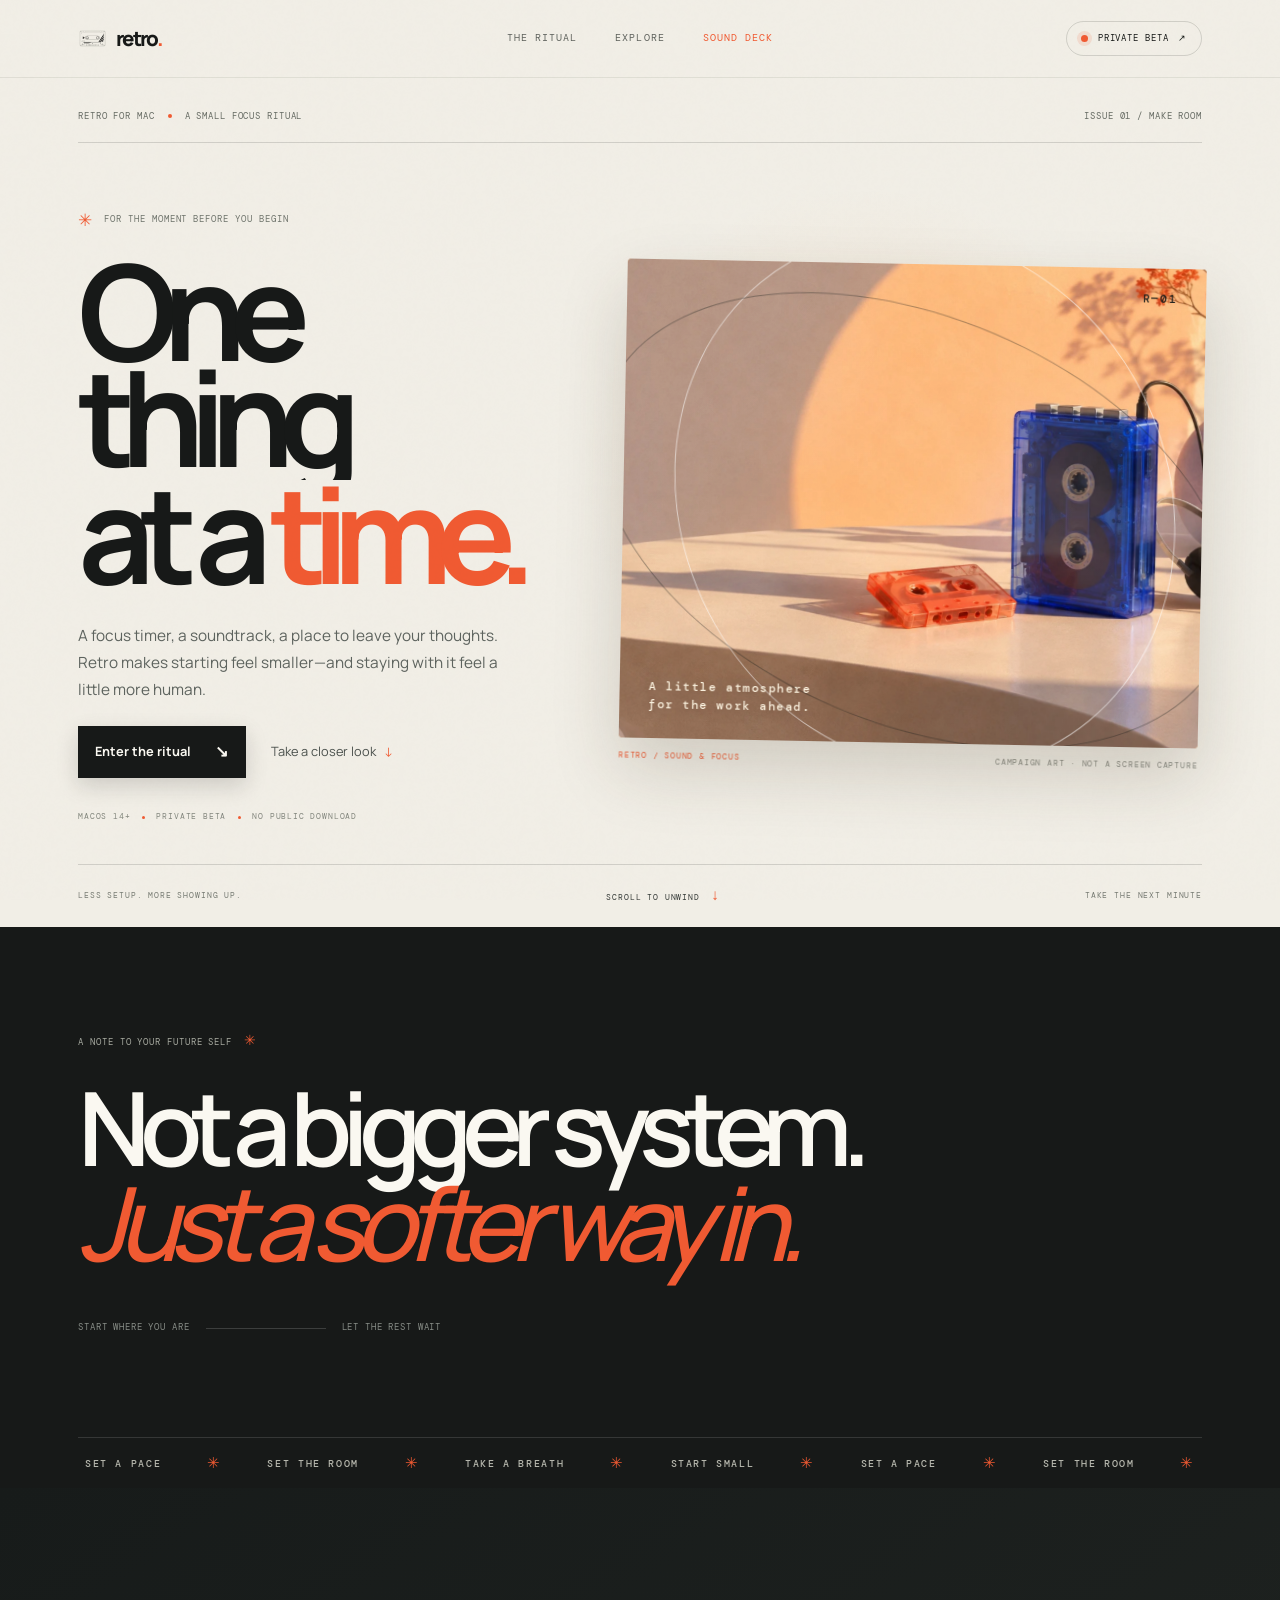
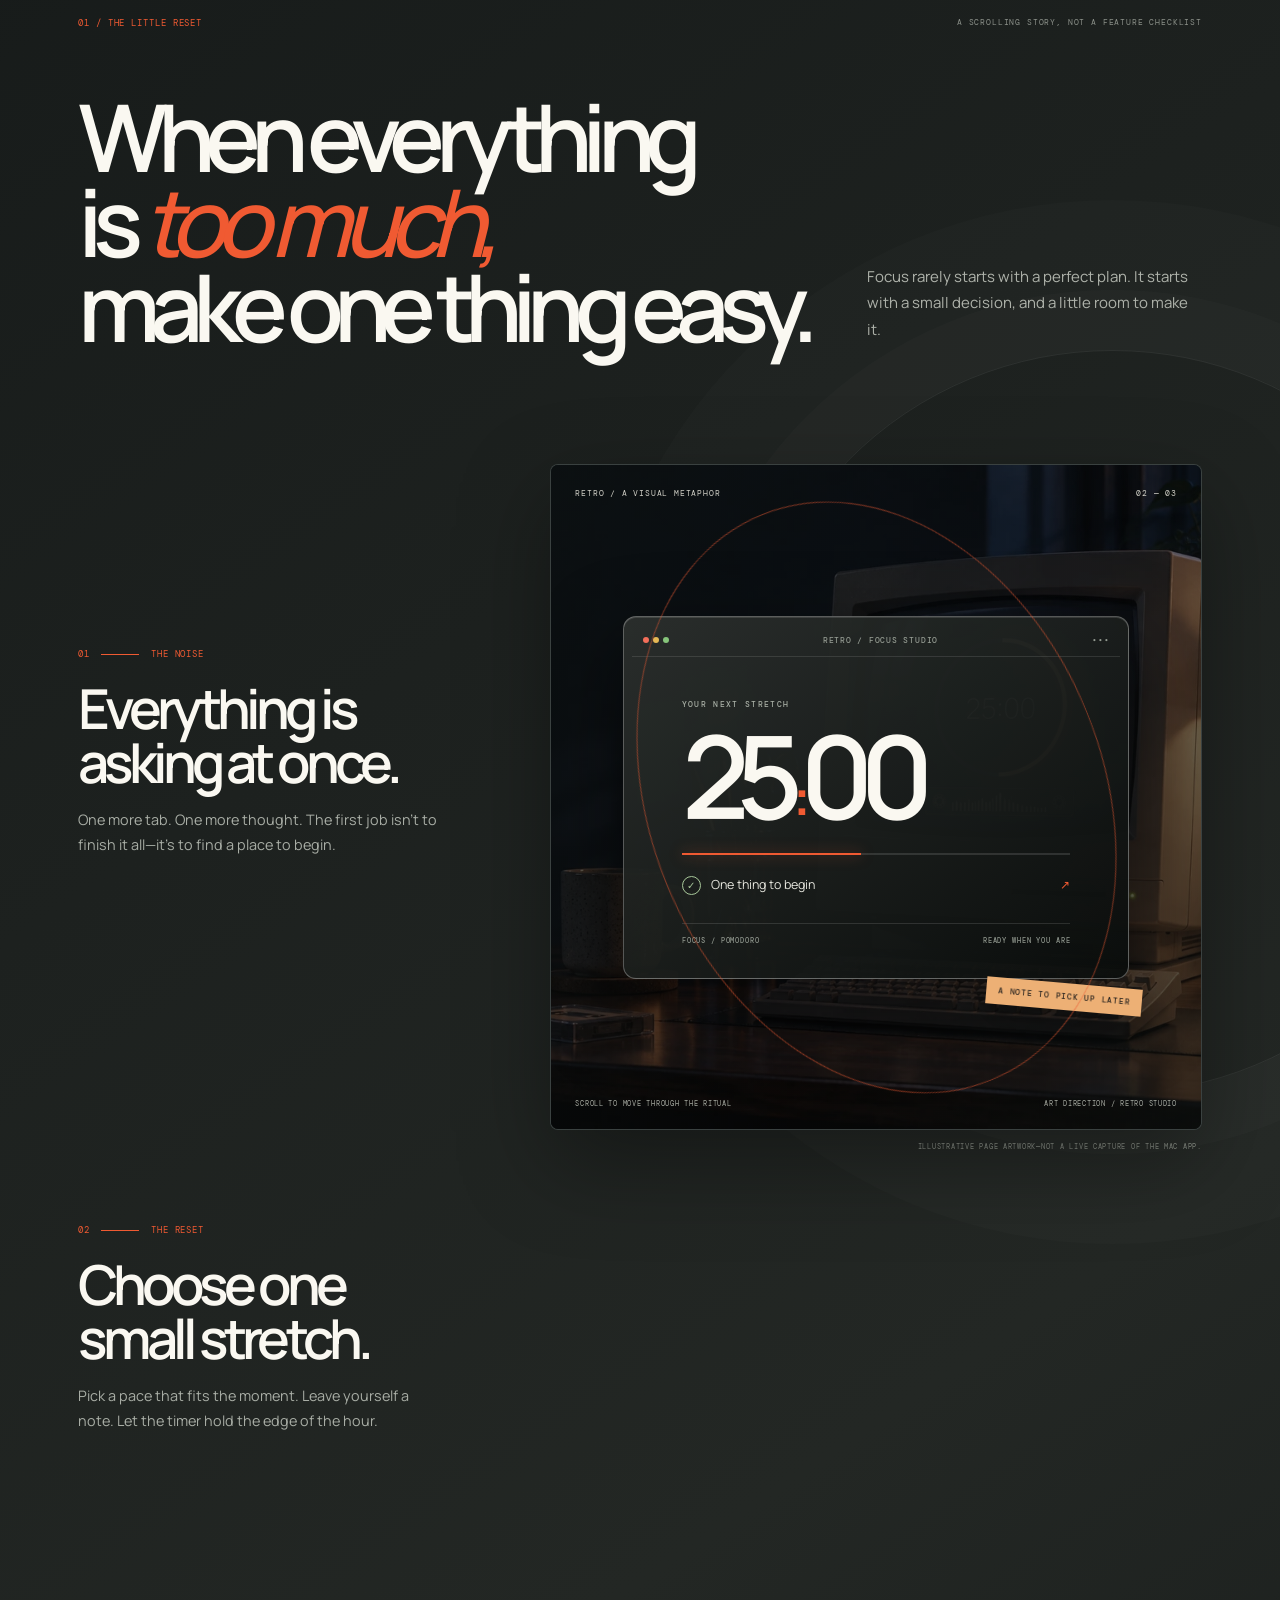
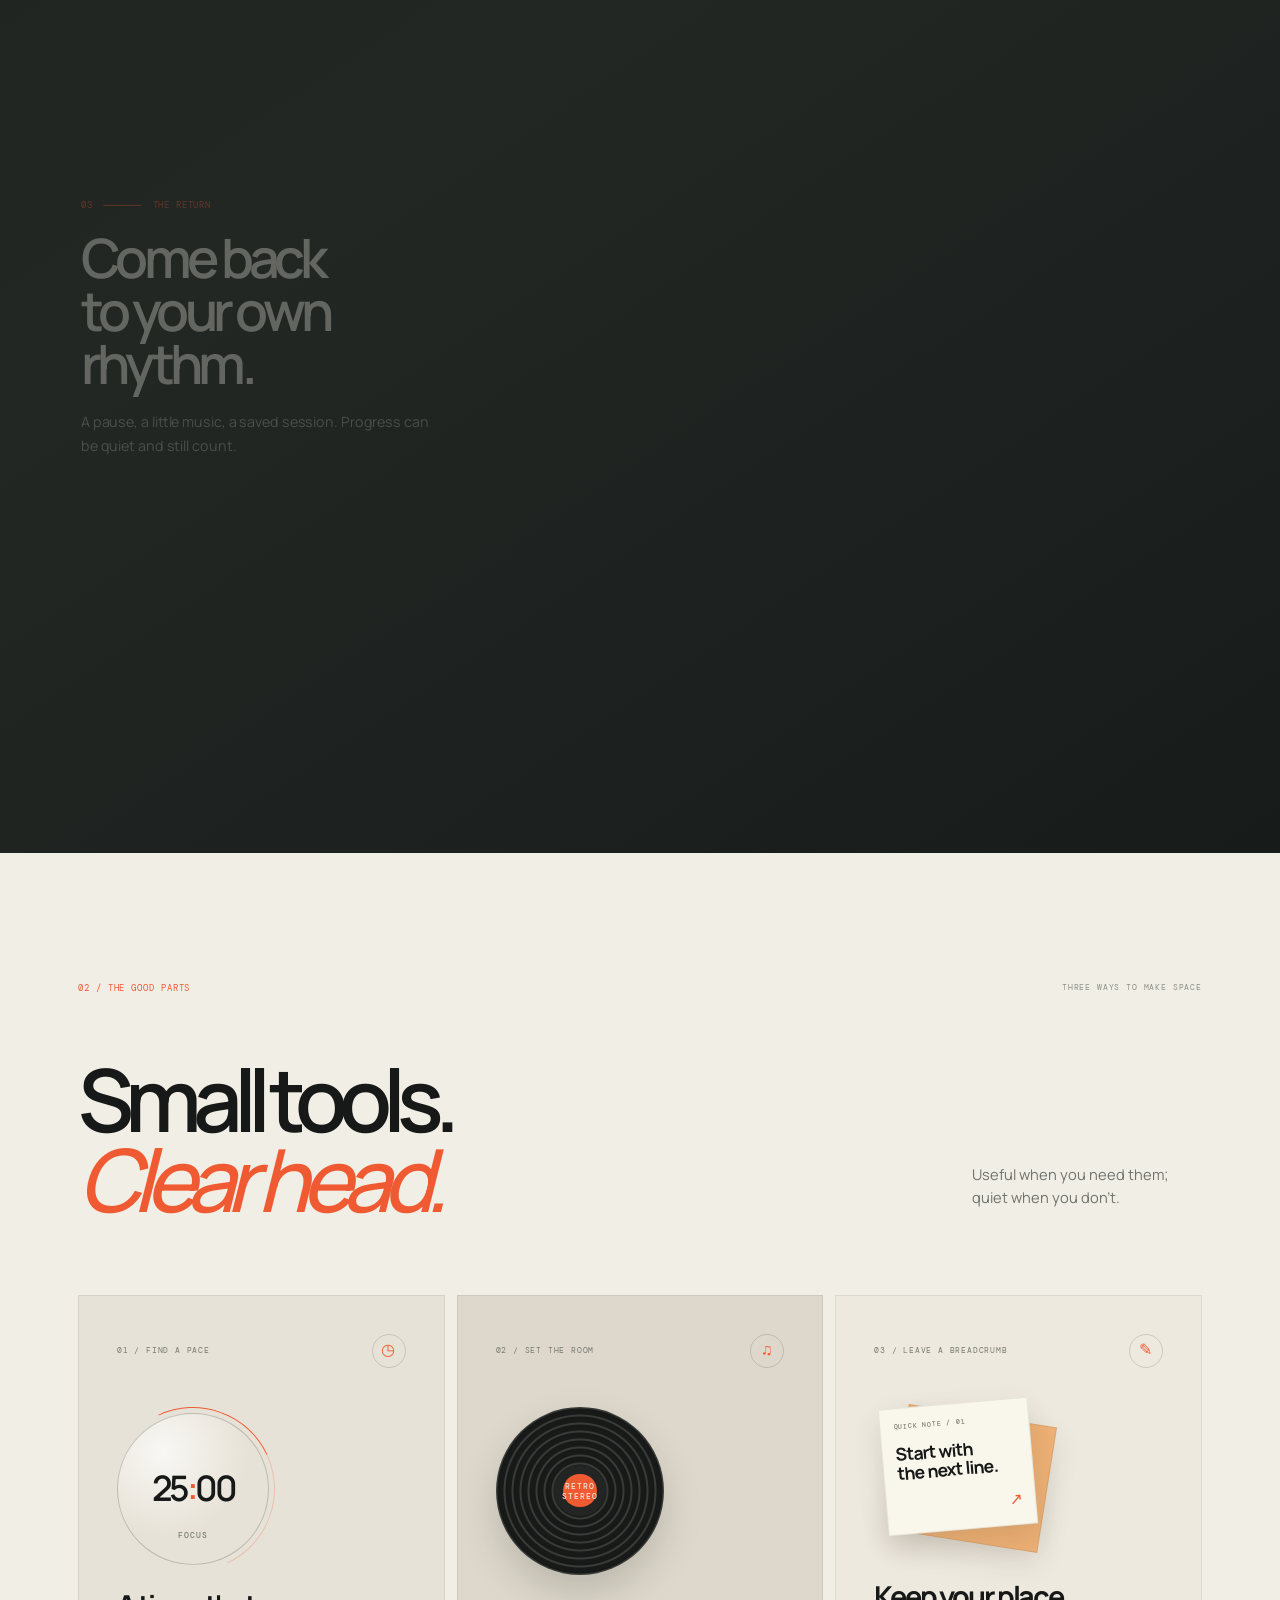
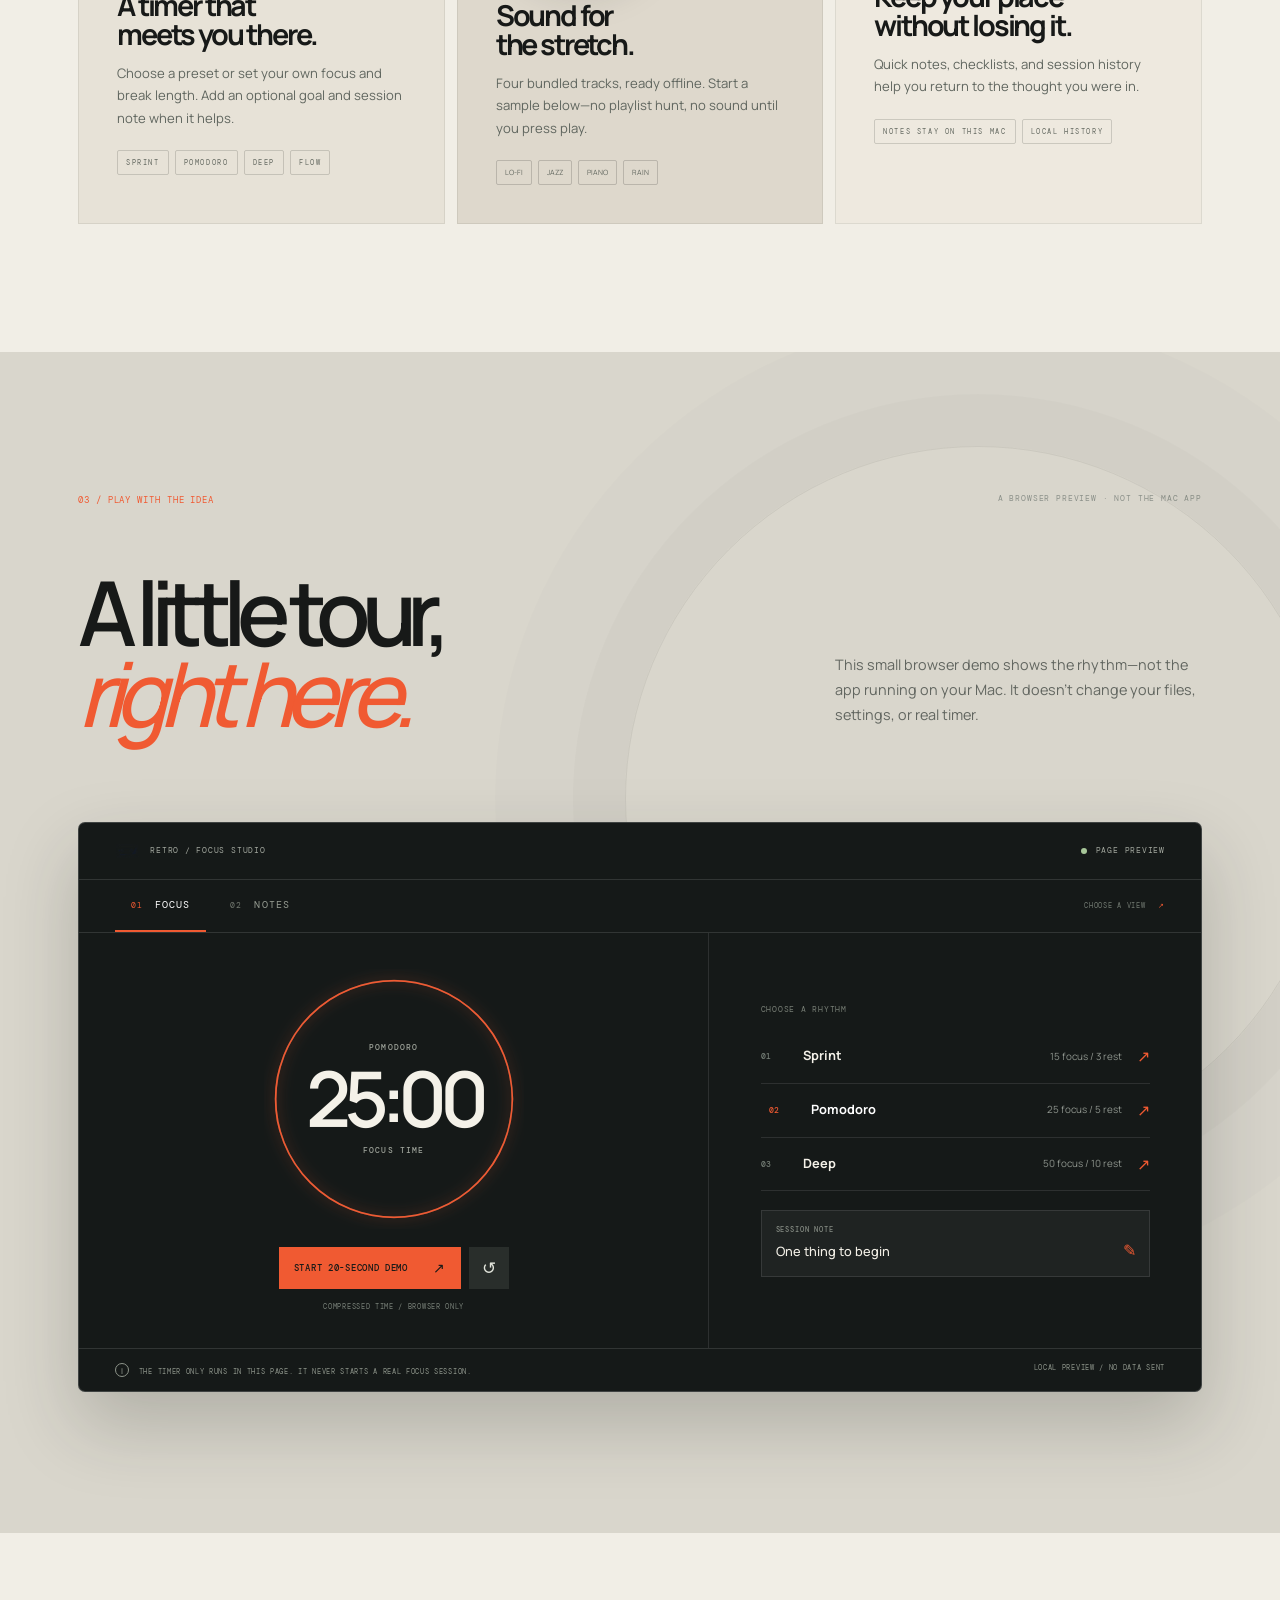
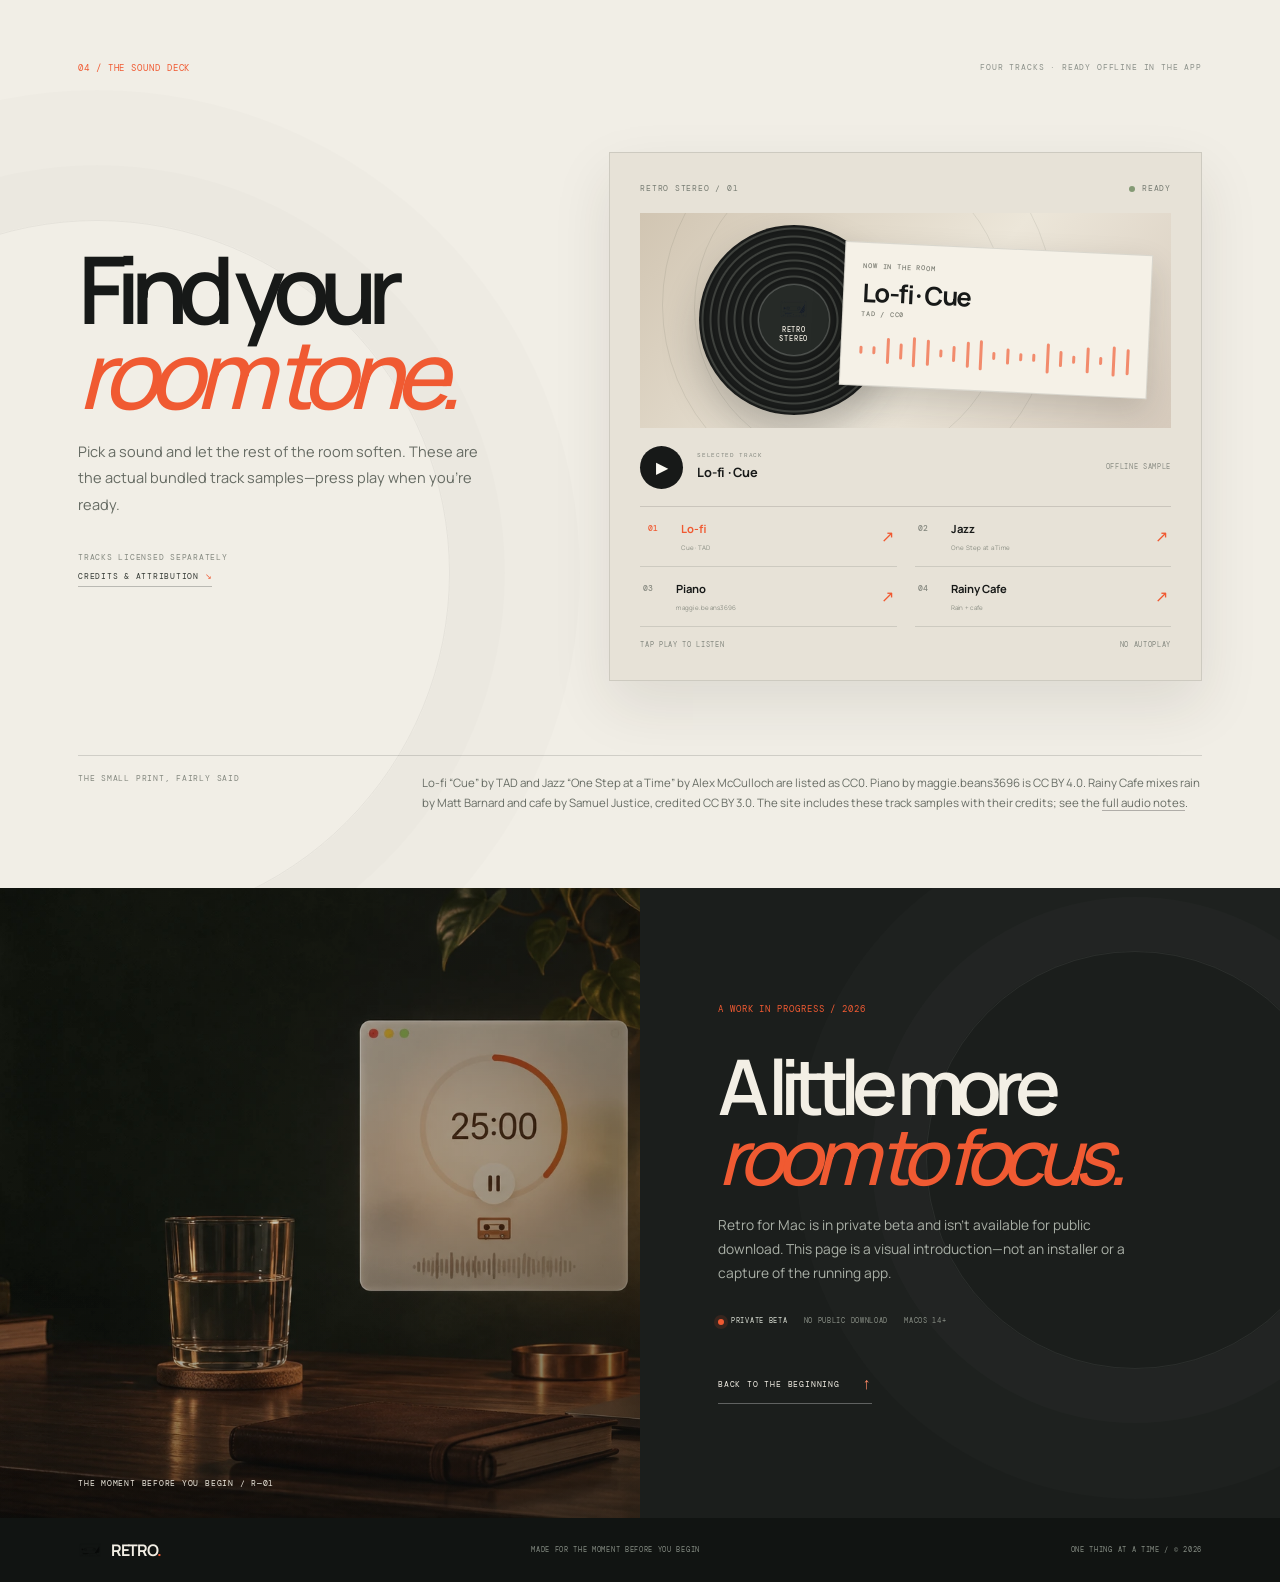
==== commit e09a2353: "Hold the visual story through its final beat" ====
--- a/docs/index.html
+++ b/docs/index.html
@@ -13,7 +13,7 @@
   <link rel="preconnect" href="https://fonts.googleapis.com">
   <link rel="preconnect" href="https://fonts.gstatic.com" crossorigin>
   <link href="https://fonts.googleapis.com/css2?family=DM+Mono:wght@400;500&family=Manrope:wght@400;500;600;700;800&display=swap" rel="stylesheet">
-  <link rel="stylesheet" href="styles.css?v=6ea2fb5">
+  <link rel="stylesheet" href="styles.css?v=story-final">
   <script defer src="script.js?v=6ea2fb5"></script>
 </head>
 <body>
--- a/docs/styles.css
+++ b/docs/styles.css
@@ -3,14 +3,14 @@
 .site-header{height:78px;position:sticky;top:0;z-index:80;display:grid;grid-template-columns:1fr 1fr 1fr;align-items:center;padding:0 var(--gutter);border-bottom:1px solid rgba(23,25,24,.08);background:rgba(241,238,230,.82);backdrop-filter:blur(18px);-webkit-backdrop-filter:blur(18px)}.brand,.footer-brand{display:flex;align-items:center;gap:.56rem;width:max-content;font-size:1.28rem;font-weight:800;letter-spacing:-.085em}.brand img,.footer-brand img{width:29px;height:29px;object-fit:contain;filter:brightness(0)}.brand-dot,.footer-brand span{color:var(--orange)}.nav-links{display:flex;justify-content:center;gap:clamp(1.2rem,3vw,3.1rem)}.nav-links a,.beta-tag,.hero-topline,.eyebrow,.hero-facts,.hero-bottom,.hero-art figcaption,.manifesto-mark,.manifesto-foot,.section-index,.section-note,.beat-kicker,.stage-label,.stage-bottom,.stage-disclaimer,.feature-top,.feature-tags,.demo-top,.demo-tab,.demo-tab-aside,.demo-label,.timer-status,.demo-foot,.sound-intro,.sound-credits,.player-label,.player-now span,.player-duration,.track-option small,.player-bottom,.audio-credits>span,.closing-status,.closing-art-label,.back-top,.site-footer{font-family:var(--mono);text-transform:uppercase;letter-spacing:.1em}.nav-links a{font-size:.65rem;color:#5f625d;transition:color .22s}.nav-links a:hover,.nav-links a[aria-current=location]{color:var(--orange)}.beta-tag{justify-self:end;display:flex;align-items:center;gap:.6rem;padding:.58rem .85rem;border:1px solid var(--line);border-radius:999px;font-size:.58rem;transition:background .25s,border-color .25s,transform .25s}.beta-tag:hover{border-color:var(--orange);background:rgba(240,90,50,.08);transform:translateY(-2px)}.status-dot,.closing-status i{width:7px;height:7px;border-radius:50%;background:var(--orange);box-shadow:0 0 0 4px rgba(240,90,50,.13);display:inline-block;flex:none}
 .hero{max-width:calc(var(--max) + 2*var(--gutter));margin:auto;padding:26px var(--gutter) 0;position:relative}.hero:before{content:"";position:absolute;z-index:-1;right:10%;top:12%;width:45vw;height:45vw;max-width:680px;max-height:680px;border-radius:50%;background:radial-gradient(circle,rgba(228,163,101,.16),transparent 69%)}.hero-topline{display:flex;justify-content:space-between;align-items:center;color:#666b63;font-size:.55rem;padding:.4rem 0 1.1rem;border-bottom:1px solid var(--line)}.hero-topline i{display:inline-block;width:4px;height:4px;margin:0 .45rem .1rem;background:var(--orange);border-radius:50%}.hero-grid{display:grid;grid-template-columns:.9fr 1.1fr;gap:clamp(2rem,5.5vw,6.6rem);align-items:center;min-height:min(690px,76vh);padding:clamp(35px,5vw,76px) 0 40px}.hero-copy{position:relative;z-index:2}.eyebrow{display:flex;align-items:center;gap:.7rem;color:#6f746c;font-size:.59rem;margin:0 0 1.5rem}.eyebrow-star{color:var(--orange);font-size:1.05rem;animation:star-spin 16s linear infinite}@keyframes star-spin{to{transform:rotate(1turn)}}.hero h1{margin:0;font-size:clamp(5.2rem,10.4vw,10.8rem);line-height:.8;letter-spacing:-.112em;font-weight:700}.title-line{display:block;overflow:hidden;padding:0 .12em .08em 0}.title-line:first-child{animation:title-in .9s .08s both var(--ease)}.title-last{animation:title-in .9s .2s both var(--ease)}.hero h1 em{font-style:normal;color:var(--orange);letter-spacing:-.12em}@keyframes title-in{from{transform:translateY(82%);opacity:.2}to{transform:translateY(0);opacity:1}}.hero-lede{max-width:440px;margin:1.6rem 0 1.4rem;color:#5d635e;font-size:clamp(.95rem,1.2vw,1.1rem);line-height:1.75}.hero-actions{display:flex;align-items:center;gap:1.6rem;flex-wrap:wrap}.button{display:inline-flex;align-items:center;justify-content:center;gap:1.5rem;min-height:50px;padding:.84rem 1.08rem;font-weight:700;font-size:.8rem;transition:transform .25s var(--ease),background .25s,color .25s,box-shadow .25s}.button:hover{transform:translateY(-3px)}.button-dark{background:var(--ink);color:var(--cream);box-shadow:0 8px 22px rgba(23,25,24,.16)}.button-dark:hover{background:var(--orange);color:#fff}.button-dark span{font-size:1rem}.quiet-link{font-size:.8rem;color:#4c524e}.quiet-link span{color:var(--orange);margin-left:.32rem}.quiet-link:hover{color:var(--orange)}.hero-facts{display:flex;align-items:center;gap:.72rem;flex-wrap:wrap;margin-top:2.1rem;color:#83877e;font-size:.51rem}.hero-facts i{width:3px;height:3px;border-radius:50%;background:var(--orange)}.hero-art{margin:0;position:relative;transform:rotate(1.1deg);transition:transform .7s var(--ease)}.hero-art:hover{transform:rotate(0deg) translateY(-5px)}.hero-art-frame{position:relative;overflow:hidden;isolation:isolate;aspect-ratio:1.21;border-radius:4px;background:#db9b5c;box-shadow:0 30px 68px rgba(62,42,22,.18);transform:translateZ(0)}.hero-art-frame:before{content:"";position:absolute;inset:0;z-index:1;pointer-events:none;background:linear-gradient(118deg,rgba(28,23,20,.15),transparent 45%,rgba(255,255,255,.08) 76%,transparent);mix-blend-mode:soft-light}.hero-art-frame img{width:100%;height:100%;object-fit:cover;object-position:center;transform:scale(1.03);animation:photo-reveal 1.1s .12s both var(--ease);transition:transform 1s var(--ease),filter .6s}.hero-art:hover img{transform:scale(1.075)}@keyframes photo-reveal{from{clip-path:inset(7% 8% 7% 8%);transform:scale(1.14);opacity:.5}to{clip-path:inset(0);transform:scale(1.03);opacity:1}}.art-orbit{position:absolute;z-index:2;border:1px solid rgba(255,255,255,.55);border-radius:50%;pointer-events:none}.orbit-a{width:84%;height:115%;left:10%;top:-8%;transform:rotate(-28deg);animation:orbit-drift 13s ease-in-out infinite}.orbit-b{width:115%;height:85%;left:-7%;top:11%;transform:rotate(22deg);border-color:rgba(24,30,27,.35);animation:orbit-drift 16s ease-in-out infinite reverse}@keyframes orbit-drift{50%{transform:translate(2%,2%) rotate(8deg)}}.art-number{position:absolute;z-index:3;right:5%;top:5%;font:500 .66rem var(--mono);letter-spacing:.16em;color:#191d1b}.art-caption{position:absolute;z-index:3;left:5%;bottom:5%;font:500 clamp(.55rem,1vw,.75rem) var(--mono);letter-spacing:.13em;line-height:1.55;color:#fbf2df;text-shadow:0 2px 14px rgba(0,0,0,.35)}.hero-art figcaption{display:flex;justify-content:space-between;gap:1rem;padding:11px 0 0;color:#888a82;font-size:.49rem}.hero-art figcaption span:first-child{color:var(--orange)}.hero-bottom{height:63px;display:flex;justify-content:space-between;align-items:center;border-top:1px solid var(--line);color:#777b73;font-size:.53rem}.hero-bottom a{color:#353a37}.hero-bottom a b{color:var(--orange);font-size:.95rem;margin-left:.3rem}
 .manifesto{position:relative;overflow:hidden;padding:clamp(60px,8vw,112px) var(--gutter) 0;background:var(--ink);color:var(--cream)}.manifesto-mark{max-width:var(--max);margin:auto;color:#a7aaa0;font-size:.58rem}.manifesto-mark span{color:var(--orange);font-size:.9rem;margin-left:.35rem}.manifesto>p{max-width:var(--max);margin:28px auto 0;font-size:clamp(3.4rem,8vw,8.4rem);line-height:.93;letter-spacing:-.102em;font-weight:600}.manifesto>p em{color:var(--orange);font-weight:500}.manifesto-foot{max-width:var(--max);margin:clamp(30px,4vw,54px) auto 0;display:flex;align-items:center;gap:1rem;color:#888d87;font-size:.54rem}.manifesto-line{height:1px;max-width:120px;flex:1;background:rgba(255,255,255,.16)}.ticker{margin-top:clamp(55px,8vw,110px);border-top:1px solid rgba(255,255,255,.13);overflow:hidden}.ticker div{display:flex;align-items:center;justify-content:space-around;gap:2rem;min-width:max-content;padding:15px 0;color:#b6b7ad;font:500 .63rem var(--mono);letter-spacing:.16em;animation:ticker 30s linear infinite}.ticker b{color:var(--orange);font-size:.95rem;font-weight:400}@keyframes ticker{to{transform:translateX(-25%)}}
-.ritual{padding:clamp(78px,10vw,145px) var(--gutter) clamp(90px,11vw,160px);background:linear-gradient(146deg,#171b1a,#232724 62%,#171b1a);color:var(--cream);position:relative;overflow:clip}.ritual:before{content:"";position:absolute;right:-16vw;top:18%;width:58vw;height:58vw;border:1px solid rgba(255,255,255,.07);border-radius:50%;box-shadow:0 0 0 60px rgba(255,255,255,.015),0 0 0 150px rgba(255,255,255,.012);pointer-events:none}.section-intro,.features-top,.try-heading,.sound-intro{max-width:var(--max);margin:0 auto;display:flex;align-items:center;justify-content:space-between;gap:1rem}.section-index{color:var(--orange);font-size:.57rem}.section-note{color:#8c918a;font-size:.52rem}.ritual-heading{max-width:var(--max);margin:clamp(32px,5vw,72px) auto 0;display:grid;grid-template-columns:1.1fr .5fr;align-items:end;gap:4vw;position:relative;z-index:1}.ritual-heading h2,.features-title h2,.try-title-row h2,.sound-copy h2,.closing-copy h2{margin:0;font-size:clamp(3.4rem,7.3vw,7.9rem);line-height:.91;letter-spacing:-.105em;font-weight:600}.ritual-heading h2 em,.features-title h2 em,.try-title-row h2 em,.sound-copy h2 em,.closing-copy h2 em{font-style:italic;color:var(--orange);font-weight:500}.ritual-heading>p{max-width:350px;margin:0 0 .4rem;color:#aeb2aa;font-size:.94rem;line-height:1.75}.story-layout{position:relative;z-index:1;max-width:var(--max);margin:clamp(60px,9vw,122px) auto 0;display:grid;grid-template-columns:.74fr 1.26fr;gap:clamp(3rem,7vw,8rem);align-items:start}.story-beats{display:flex;flex-direction:column}.story-beat{min-height:64vh;display:flex;flex-direction:column;justify-content:center;max-width:440px;opacity:.3;transform:translateY(24px) scale(.985);transition:opacity .65s var(--ease),transform .65s var(--ease)}.story-beat.is-active{opacity:1;transform:translateY(0) scale(1)}.beat-kicker{display:flex;align-items:center;gap:.72rem;margin-bottom:1.25rem;color:var(--orange);font-size:.57rem}.beat-kicker i{width:38px;height:1px;background:var(--orange)}.story-beat h3{margin:0;font-size:clamp(2.7rem,4.3vw,4.8rem);line-height:.98;letter-spacing:-.09em;font-weight:600}.story-beat p{max-width:360px;margin:1.1rem 0 0;color:#a8ada5;font-size:.9rem;line-height:1.75}.story-stage{position:sticky;top:12vh;height:min(74vh,760px);min-height:500px;align-self:start;perspective:1000px}.stage-frame{position:relative;overflow:hidden;width:100%;height:100%;min-height:500px;border:1px solid rgba(255,255,255,.15);border-radius:8px;background:#18201f;box-shadow:0 32px 90px rgba(0,0,0,.35);isolation:isolate}.stage-photo{position:absolute;inset:0;width:100%;height:100%;object-fit:cover;object-position:62% center;filter:saturate(.65) brightness(.58);transform:scale(1.08);transition:transform 1.2s var(--ease),filter 1s}.stage-wash{position:absolute;inset:0;background:linear-gradient(120deg,rgba(14,19,18,.64),rgba(15,17,17,.12) 58%,rgba(14,19,18,.52));transition:background .9s}.stage-label,.stage-bottom{position:absolute;z-index:8;left:24px;right:24px;display:flex;justify-content:space-between;gap:1rem;color:#d1d0c7;font-size:.5rem}.stage-label{top:22px}.stage-bottom{bottom:20px;color:#a6aaa1;font-size:.46rem}.noise-layer,.focus-layer,.return-layer{position:absolute;inset:0;display:flex;align-items:center;justify-content:center;transition:opacity .7s var(--ease),transform .85s var(--ease);transform-style:preserve-3d}.noise-layer{opacity:1;transform:scale(1)}.noise-card{position:absolute;display:flex;flex-direction:column;gap:7px;min-width:150px;padding:14px 15px 16px;background:#eee9de;color:#222522;box-shadow:0 18px 42px rgba(0,0,0,.28);font-size:.85rem;transition:transform .9s var(--ease),opacity .6s}.noise-card small{font:500 .48rem var(--mono);letter-spacing:.1em;color:#76776e}.noise-card b{font-size:1.02rem;letter-spacing:-.045em}.noise-card i{position:absolute;right:12px;bottom:10px;color:var(--orange);font-style:normal}.noise-card-a{left:12%;top:28%;transform:rotate(-9deg)}.noise-card-b{right:12%;top:39%;transform:rotate(7deg);background:#edb075}.noise-card-c{left:24%;bottom:20%;transform:rotate(4deg);background:#dce5db}.noise-stamp{position:absolute;right:16%;bottom:20%;width:82px;height:82px;display:grid;place-content:center;border:1px solid rgba(255,255,255,.65);border-radius:50%;transform:rotate(12deg);font:500 .66rem var(--mono);text-align:center;line-height:1.2;letter-spacing:.12em;color:#fff}.focus-layer,.return-layer{opacity:0;transform:translateY(30px) scale(.94)}.focus-window{position:relative;width:min(78%,540px);padding:8px;border:1px solid rgba(255,255,255,.3);border-radius:13px;background:linear-gradient(145deg,rgba(44,48,45,.94),rgba(10,13,12,.95));box-shadow:0 30px 80px rgba(0,0,0,.5),0 1px 0 rgba(255,255,255,.12) inset;transform:rotate(-3deg);transition:transform 1s var(--ease)}.focus-window-top{height:32px;display:flex;align-items:center;justify-content:space-between;padding:0 11px;color:#939a91;font:500 .47rem var(--mono);letter-spacing:.1em;border-bottom:1px solid rgba(255,255,255,.11)}.window-lights{display:flex;gap:4px}.window-lights i{width:6px;height:6px;border-radius:50%;background:#f36e5a}.window-lights i:nth-child(2){background:#e6b855}.window-lights i:nth-child(3){background:#86c57b}.focus-window-body{padding:clamp(20px,4vw,42px) clamp(20px,4.5vw,50px) 25px}.focus-kicker{display:block;color:#a8afa5;font:500 .52rem var(--mono);letter-spacing:.16em}.focus-time{display:flex;align-items:baseline;gap:.15rem;margin:8px 0 7px;font-size:clamp(4.5rem,9vw,7.8rem);font-weight:600;letter-spacing:-.12em;line-height:1}.focus-time i{color:var(--orange);font-style:normal;font-size:.52em}.focus-rule{height:2px;background:rgba(255,255,255,.12);margin:20px 0}.focus-rule i{display:block;width:46%;height:100%;background:var(--orange);box-shadow:0 0 13px rgba(240,90,50,.55)}.focus-task{display:flex;align-items:center;gap:10px;color:#e5e5dd;font-size:.78rem}.task-check{width:19px;height:19px;display:grid;place-items:center;border:1px solid var(--green);border-radius:50%;color:var(--green);font-size:.65rem}.task-arrow{margin-left:auto;color:var(--orange)}.focus-foot{display:flex;justify-content:space-between;gap:1rem;margin-top:28px;padding-top:12px;border-top:1px solid rgba(255,255,255,.12);font:500 .45rem var(--mono);letter-spacing:.12em;color:#8e958c}.focus-note{position:absolute;right:9%;bottom:18%;padding:9px 12px;background:#edb075;color:#2b2520;box-shadow:0 12px 30px rgba(0,0,0,.3);font:500 .47rem var(--mono);letter-spacing:.1em;transform:rotate(5deg)}.focus-orbit{position:absolute;width:70%;height:92%;border:1px solid rgba(240,90,50,.5);border-radius:50%;transform:rotate(-22deg);pointer-events:none}.return-disc{position:absolute;left:12%;top:19%;width:clamp(180px,25vw,300px);aspect-ratio:1;border-radius:50%;background:repeating-radial-gradient(circle,#191b1a 0 2px,#313330 3px 4px,#171918 5px 8px);box-shadow:0 30px 75px rgba(0,0,0,.52);animation:record-idle 18s linear infinite}.return-disc:after{content:"";position:absolute;inset:47%;border-radius:50%;background:#e9a36b;box-shadow:0 0 25px rgba(240,90,50,.23)}.disc-label{position:absolute;inset:32%;z-index:1;display:flex;flex-direction:column;justify-content:center;align-items:center;gap:6px;border:1px solid rgba(255,255,255,.22);border-radius:50%;background:#323530;color:#f5efe3;font:500 .48rem var(--mono);text-align:center;letter-spacing:.12em}.disc-label img{width:26px;height:20px;object-fit:contain;filter:invert(1)}.return-copy{position:absolute;right:10%;top:29%;color:#f4efe4}.return-copy>span{font:500 .5rem var(--mono);letter-spacing:.15em;color:var(--orange-light)}.return-copy strong{display:block;margin-top:12px;font-size:clamp(1.8rem,3.5vw,3.2rem);line-height:.9;letter-spacing:-.08em}.return-copy i{display:block;margin-top:20px;color:var(--orange);font-size:2rem;font-style:normal}.return-caption{position:absolute;bottom:24%;left:16%;color:#e7dfce;font:500 .52rem var(--mono);letter-spacing:.14em;line-height:1.7;transform:rotate(-7deg)}@keyframes record-idle{to{transform:rotate(1turn)}}.story-stage[data-stage="0"] .noise-layer{opacity:1;transform:scale(1)}.story-stage[data-stage="0"] .focus-layer,.story-stage[data-stage="0"] .return-layer{opacity:0;transform:translateY(40px) scale(.92)}.story-stage[data-stage="1"] .noise-layer{opacity:0;transform:scale(1.18) rotate(2deg)}.story-stage[data-stage="1"] .focus-layer{opacity:1;transform:translateY(0) scale(1)}.story-stage[data-stage="1"] .focus-window{transform:rotate(0deg)}.story-stage[data-stage="1"] .return-layer{opacity:0;transform:translateY(40px) scale(.92)}.story-stage[data-stage="2"] .noise-layer,.story-stage[data-stage="2"] .focus-layer{opacity:0;transform:translateY(-24px) scale(.84)}.story-stage[data-stage="2"] .return-layer{opacity:1;transform:translateY(0) scale(1)}.story-stage[data-stage="2"] .stage-photo{transform:scale(1.16);filter:saturate(.8) brightness(.48)}.stage-disclaimer{margin:11px 0 0;color:#8c9289;font-size:.46rem;text-align:right}
+.ritual{padding:clamp(78px,10vw,145px) var(--gutter) clamp(90px,11vw,160px);background:linear-gradient(146deg,#171b1a,#232724 62%,#171b1a);color:var(--cream);position:relative;overflow:clip}.ritual:before{content:"";position:absolute;right:-16vw;top:18%;width:58vw;height:58vw;border:1px solid rgba(255,255,255,.07);border-radius:50%;box-shadow:0 0 0 60px rgba(255,255,255,.015),0 0 0 150px rgba(255,255,255,.012);pointer-events:none}.section-intro,.features-top,.try-heading,.sound-intro{max-width:var(--max);margin:0 auto;display:flex;align-items:center;justify-content:space-between;gap:1rem}.section-index{color:var(--orange);font-size:.57rem}.section-note{color:#8c918a;font-size:.52rem}.ritual-heading{max-width:var(--max);margin:clamp(32px,5vw,72px) auto 0;display:grid;grid-template-columns:1.1fr .5fr;align-items:end;gap:4vw;position:relative;z-index:1}.ritual-heading h2,.features-title h2,.try-title-row h2,.sound-copy h2,.closing-copy h2{margin:0;font-size:clamp(3.4rem,7.3vw,7.9rem);line-height:.91;letter-spacing:-.105em;font-weight:600}.ritual-heading h2 em,.features-title h2 em,.try-title-row h2 em,.sound-copy h2 em,.closing-copy h2 em{font-style:italic;color:var(--orange);font-weight:500}.ritual-heading>p{max-width:350px;margin:0 0 .4rem;color:#aeb2aa;font-size:.94rem;line-height:1.75}.story-layout{position:relative;z-index:1;max-width:var(--max);margin:clamp(60px,9vw,122px) auto 0;padding-bottom:120px;display:grid;grid-template-columns:.74fr 1.26fr;gap:clamp(3rem,7vw,8rem);align-items:start}.story-beats{display:flex;flex-direction:column}.story-beat{min-height:64vh;display:flex;flex-direction:column;justify-content:center;max-width:440px;opacity:.3;transform:translateY(24px) scale(.985);transition:opacity .65s var(--ease),transform .65s var(--ease)}.story-beat.is-active{opacity:1;transform:translateY(0) scale(1)}.beat-kicker{display:flex;align-items:center;gap:.72rem;margin-bottom:1.25rem;color:var(--orange);font-size:.57rem}.beat-kicker i{width:38px;height:1px;background:var(--orange)}.story-beat h3{margin:0;font-size:clamp(2.7rem,4.3vw,4.8rem);line-height:.98;letter-spacing:-.09em;font-weight:600}.story-beat p{max-width:360px;margin:1.1rem 0 0;color:#a8ada5;font-size:.9rem;line-height:1.75}.story-stage{position:sticky;top:12vh;height:min(74vh,760px);min-height:500px;align-self:start;perspective:1000px}.stage-frame{position:relative;overflow:hidden;width:100%;height:100%;min-height:500px;border:1px solid rgba(255,255,255,.15);border-radius:8px;background:#18201f;box-shadow:0 32px 90px rgba(0,0,0,.35);isolation:isolate}.stage-photo{position:absolute;inset:0;width:100%;height:100%;object-fit:cover;object-position:62% center;filter:saturate(.65) brightness(.58);transform:scale(1.08);transition:transform 1.2s var(--ease),filter 1s}.stage-wash{position:absolute;inset:0;background:linear-gradient(120deg,rgba(14,19,18,.64),rgba(15,17,17,.12) 58%,rgba(14,19,18,.52));transition:background .9s}.stage-label,.stage-bottom{position:absolute;z-index:8;left:24px;right:24px;display:flex;justify-content:space-between;gap:1rem;color:#d1d0c7;font-size:.5rem}.stage-label{top:22px}.stage-bottom{bottom:20px;color:#a6aaa1;font-size:.46rem}.noise-layer,.focus-layer,.return-layer{position:absolute;inset:0;display:flex;align-items:center;justify-content:center;transition:opacity .7s var(--ease),transform .85s var(--ease);transform-style:preserve-3d}.noise-layer{opacity:1;transform:scale(1)}.noise-card{position:absolute;display:flex;flex-direction:column;gap:7px;min-width:150px;padding:14px 15px 16px;background:#eee9de;color:#222522;box-shadow:0 18px 42px rgba(0,0,0,.28);font-size:.85rem;transition:transform .9s var(--ease),opacity .6s}.noise-card small{font:500 .48rem var(--mono);letter-spacing:.1em;color:#76776e}.noise-card b{font-size:1.02rem;letter-spacing:-.045em}.noise-card i{position:absolute;right:12px;bottom:10px;color:var(--orange);font-style:normal}.noise-card-a{left:12%;top:28%;transform:rotate(-9deg)}.noise-card-b{right:12%;top:39%;transform:rotate(7deg);background:#edb075}.noise-card-c{left:24%;bottom:20%;transform:rotate(4deg);background:#dce5db}.noise-stamp{position:absolute;right:16%;bottom:20%;width:82px;height:82px;display:grid;place-content:center;border:1px solid rgba(255,255,255,.65);border-radius:50%;transform:rotate(12deg);font:500 .66rem var(--mono);text-align:center;line-height:1.2;letter-spacing:.12em;color:#fff}.focus-layer,.return-layer{opacity:0;transform:translateY(30px) scale(.94)}.focus-window{position:relative;width:min(78%,540px);padding:8px;border:1px solid rgba(255,255,255,.3);border-radius:13px;background:linear-gradient(145deg,rgba(44,48,45,.94),rgba(10,13,12,.95));box-shadow:0 30px 80px rgba(0,0,0,.5),0 1px 0 rgba(255,255,255,.12) inset;transform:rotate(-3deg);transition:transform 1s var(--ease)}.focus-window-top{height:32px;display:flex;align-items:center;justify-content:space-between;padding:0 11px;color:#939a91;font:500 .47rem var(--mono);letter-spacing:.1em;border-bottom:1px solid rgba(255,255,255,.11)}.window-lights{display:flex;gap:4px}.window-lights i{width:6px;height:6px;border-radius:50%;background:#f36e5a}.window-lights i:nth-child(2){background:#e6b855}.window-lights i:nth-child(3){background:#86c57b}.focus-window-body{padding:clamp(20px,4vw,42px) clamp(20px,4.5vw,50px) 25px}.focus-kicker{display:block;color:#a8afa5;font:500 .52rem var(--mono);letter-spacing:.16em}.focus-time{display:flex;align-items:baseline;gap:.15rem;margin:8px 0 7px;font-size:clamp(4.5rem,9vw,7.8rem);font-weight:600;letter-spacing:-.12em;line-height:1}.focus-time i{color:var(--orange);font-style:normal;font-size:.52em}.focus-rule{height:2px;background:rgba(255,255,255,.12);margin:20px 0}.focus-rule i{display:block;width:46%;height:100%;background:var(--orange);box-shadow:0 0 13px rgba(240,90,50,.55)}.focus-task{display:flex;align-items:center;gap:10px;color:#e5e5dd;font-size:.78rem}.task-check{width:19px;height:19px;display:grid;place-items:center;border:1px solid var(--green);border-radius:50%;color:var(--green);font-size:.65rem}.task-arrow{margin-left:auto;color:var(--orange)}.focus-foot{display:flex;justify-content:space-between;gap:1rem;margin-top:28px;padding-top:12px;border-top:1px solid rgba(255,255,255,.12);font:500 .45rem var(--mono);letter-spacing:.12em;color:#8e958c}.focus-note{position:absolute;right:9%;bottom:18%;padding:9px 12px;background:#edb075;color:#2b2520;box-shadow:0 12px 30px rgba(0,0,0,.3);font:500 .47rem var(--mono);letter-spacing:.1em;transform:rotate(5deg)}.focus-orbit{position:absolute;width:70%;height:92%;border:1px solid rgba(240,90,50,.5);border-radius:50%;transform:rotate(-22deg);pointer-events:none}.return-disc{position:absolute;left:12%;top:19%;width:clamp(180px,25vw,300px);aspect-ratio:1;border-radius:50%;background:repeating-radial-gradient(circle,#191b1a 0 2px,#313330 3px 4px,#171918 5px 8px);box-shadow:0 30px 75px rgba(0,0,0,.52);animation:record-idle 18s linear infinite}.return-disc:after{content:"";position:absolute;inset:47%;border-radius:50%;background:#e9a36b;box-shadow:0 0 25px rgba(240,90,50,.23)}.disc-label{position:absolute;inset:32%;z-index:1;display:flex;flex-direction:column;justify-content:center;align-items:center;gap:6px;border:1px solid rgba(255,255,255,.22);border-radius:50%;background:#323530;color:#f5efe3;font:500 .48rem var(--mono);text-align:center;letter-spacing:.12em}.disc-label img{width:26px;height:20px;object-fit:contain;filter:invert(1)}.return-copy{position:absolute;right:10%;top:29%;color:#f4efe4}.return-copy>span{font:500 .5rem var(--mono);letter-spacing:.15em;color:var(--orange-light)}.return-copy strong{display:block;margin-top:12px;font-size:clamp(1.8rem,3.5vw,3.2rem);line-height:.9;letter-spacing:-.08em}.return-copy i{display:block;margin-top:20px;color:var(--orange);font-size:2rem;font-style:normal}.return-caption{position:absolute;bottom:24%;left:16%;color:#e7dfce;font:500 .52rem var(--mono);letter-spacing:.14em;line-height:1.7;transform:rotate(-7deg)}@keyframes record-idle{to{transform:rotate(1turn)}}.story-stage[data-stage="0"] .noise-layer{opacity:1;transform:scale(1)}.story-stage[data-stage="0"] .focus-layer,.story-stage[data-stage="0"] .return-layer{opacity:0;transform:translateY(40px) scale(.92)}.story-stage[data-stage="1"] .noise-layer{opacity:0;transform:scale(1.18) rotate(2deg)}.story-stage[data-stage="1"] .focus-layer{opacity:1;transform:translateY(0) scale(1)}.story-stage[data-stage="1"] .focus-window{transform:rotate(0deg)}.story-stage[data-stage="1"] .return-layer{opacity:0;transform:translateY(40px) scale(.92)}.story-stage[data-stage="2"] .noise-layer,.story-stage[data-stage="2"] .focus-layer{opacity:0;transform:translateY(-24px) scale(.84)}.story-stage[data-stage="2"] .return-layer{opacity:1;transform:translateY(0) scale(1)}.story-stage[data-stage="2"] .stage-photo{transform:scale(1.16);filter:saturate(.8) brightness(.48)}.stage-disclaimer{margin:11px 0 0;color:#8c9289;font-size:.46rem;text-align:right}
 .features{padding:clamp(82px,10vw,145px) var(--gutter);background:var(--paper);color:var(--ink)}.features-title{max-width:var(--max);margin:clamp(30px,5vw,68px) auto 0;display:flex;align-items:flex-end;justify-content:space-between;gap:2rem}.features-title h2{font-size:clamp(3.3rem,6.8vw,7.5rem)}.features-title>p{max-width:230px;margin:0 0 .5rem;color:#6f736c;font-size:.92rem;line-height:1.6}.feature-grid{max-width:var(--max);margin:clamp(40px,6vw,78px) auto 0;display:grid;grid-template-columns:repeat(3,1fr);gap:12px}.feature-card{position:relative;min-height:515px;padding:clamp(22px,3vw,38px);overflow:hidden;background:#e7e2d7;border:1px solid rgba(23,25,24,.08);transition:transform .4s var(--ease),box-shadow .4s}.feature-card:hover{transform:translateY(-6px);box-shadow:0 22px 55px rgba(33,30,24,.1)}.feature-top{display:flex;justify-content:space-between;align-items:center;color:#777b73;font-size:.5rem}.feature-symbol{width:34px;height:34px;display:grid;place-items:center;border:1px solid rgba(23,25,24,.15);border-radius:50%;color:var(--orange);font-size:1rem}.mini-clock{width:152px;height:152px;position:relative;display:flex;align-items:center;justify-content:center;margin:45px 0 26px;border:1px solid rgba(23,25,24,.2);border-radius:50%;font-size:2.2rem;font-weight:600;letter-spacing:-.1em;background:radial-gradient(circle at 30% 25%,rgba(255,255,255,.74),transparent 57%)}.mini-clock:before{content:"";position:absolute;inset:-7px;border:1px solid transparent;border-top-color:var(--orange);border-right-color:rgba(240,90,50,.25);border-radius:50%;transform:rotate(20deg)}.mini-clock i{font-style:normal;color:var(--orange)}.mini-clock b{position:absolute;bottom:24px;font:500 .47rem var(--mono);letter-spacing:.16em;color:#777b73}.feature-card h3{margin:0;font-size:1.8rem;line-height:1.03;letter-spacing:-.075em}.feature-card p{max-width:350px;margin:12px 0 21px;color:#60665f;font-size:.82rem;line-height:1.7}.feature-tags{display:flex;flex-wrap:wrap;gap:6px}.feature-tags span,.sound-chip-row span{padding:6px 8px;border:1px solid rgba(23,25,24,.16);border-radius:2px;color:#646961;font-size:.45rem}.feature-sound{background:#ded8cc}.feature-record{position:relative;width:168px;height:168px;margin:39px 0 26px;display:grid;place-items:center;border-radius:50%;background:repeating-radial-gradient(circle,#171918 0 2px,#383b37 3px 4px,#181a19 5px 8px);box-shadow:0 18px 38px rgba(25,27,26,.17);transition:transform 1.1s var(--ease)}.feature-card:hover .feature-record{transform:rotate(28deg)}.feature-record:after{content:"";position:absolute;inset:40%;border-radius:50%;background:var(--orange);box-shadow:0 0 0 9px #222523}.feature-record span{position:relative;z-index:1;color:#ece8db;font:500 .48rem var(--mono);text-align:center;letter-spacing:.12em}.sound-chip-row{display:flex;gap:6px;flex-wrap:wrap}.sound-chip-row span{border-color:rgba(23,25,24,.18)}.feature-notes{background:#eee9df}.note-stack{position:relative;width:190px;height:178px;margin:28px 0 8px}.note-sheet{position:absolute;width:150px;height:127px;border:1px solid rgba(23,25,24,.08);box-shadow:0 12px 28px rgba(48,39,27,.12)}.note-back{left:24px;top:19px;background:#edb075;transform:rotate(9deg)}.note-front{left:9px;top:7px;display:flex;flex-direction:column;padding:13px;background:#f9f6ec;transform:rotate(-5deg)}.note-front small{font:500 .42rem var(--mono);letter-spacing:.12em;color:#7b7b70}.note-front b{margin:auto 0;font-size:1.1rem;line-height:1.05;letter-spacing:-.06em}.note-front i{align-self:flex-end;color:var(--orange);font-style:normal}
 .try-section{padding:clamp(85px,11vw,155px) var(--gutter);background:#d9d6cc;color:var(--ink);position:relative;overflow:hidden}.try-section:before{content:"";position:absolute;right:-4%;top:8%;width:55vw;height:55vw;border:1px solid rgba(23,25,24,.07);border-radius:50%;box-shadow:0 0 0 52px rgba(23,25,24,.018),0 0 0 130px rgba(23,25,24,.013);pointer-events:none}.try-title-row{max-width:var(--max);margin:clamp(30px,5vw,66px) auto 0;display:grid;grid-template-columns:1fr .52fr;align-items:end;gap:4vw}.try-title-row h2{font-size:clamp(3.4rem,7vw,7.2rem)}.try-title-row>p{max-width:400px;margin:0 0 .4rem;color:#626660;font-size:.9rem;line-height:1.75}.demo-shell{position:relative;z-index:1;max-width:var(--max);margin:clamp(45px,7vw,88px) auto 0;overflow:hidden;border-radius:7px;background:#151918;color:#f4f1e8;box-shadow:0 32px 75px rgba(34,35,32,.22);border:1px solid rgba(255,255,255,.18)}.demo-top{height:57px;display:flex;align-items:center;justify-content:space-between;padding:0 clamp(18px,3vw,36px);border-bottom:1px solid rgba(255,255,255,.12);color:#a2a79e;font-size:.48rem}.demo-brand{display:flex;align-items:center;gap:.7rem}.demo-brand img{width:24px;height:19px;object-fit:contain;filter:invert(1)}.demo-state{display:flex;align-items:center;gap:.55rem}.demo-state i{width:6px;height:6px;border-radius:50%;background:var(--green)}.demo-tabs{display:flex;align-items:center;padding:0 clamp(18px,3vw,36px);border-bottom:1px solid rgba(255,255,255,.12);gap:8px}.demo-tab{border:0;background:transparent;display:flex;align-items:center;gap:12px;padding:17px 16px;color:#969c92;font-size:.65rem;cursor:pointer;border-bottom:2px solid transparent;transition:color .2s,border-color .2s}.demo-tab>span{color:#72786f;font-size:.5rem}.demo-tab.is-selected{color:#fff;border-bottom-color:var(--orange)}.demo-tab.is-selected>span{color:var(--orange)}.demo-tab-aside{margin-left:auto;color:#727a72;font-size:.45rem}.demo-tab-aside i{color:var(--orange);font-style:normal;margin-left:8px}.demo-panel{min-height:415px}.demo-panel[hidden]{display:none}.demo-focus{display:grid;grid-template-columns:1fr .78fr;min-height:415px}.demo-clock-wrap{display:flex;flex-direction:column;justify-content:center;align-items:center;padding:30px 20px;border-right:1px solid rgba(255,255,255,.1)}.demo-clock{position:relative;width:min(260px,60vw);aspect-ratio:1;display:grid;place-items:center}.demo-clock svg{position:absolute;inset:0;width:100%;height:100%;transform:rotate(-90deg)}.demo-clock circle{fill:none;stroke-width:1.3}.clock-track{stroke:rgba(255,255,255,.15)}.clock-progress{stroke:var(--orange);stroke-dasharray:572;stroke-dashoffset:125;stroke-linecap:round;filter:drop-shadow(0 0 5px rgba(240,90,50,.65));transition:stroke-dashoffset .35s}.demo-clock>div{display:flex;flex-direction:column;align-items:center}.demo-clock small,.demo-clock span{font:500 .48rem var(--mono);letter-spacing:.15em;color:#9fa49b}.demo-clock strong{margin:8px 0;font-size:clamp(3.1rem,6vw,5rem);line-height:1;letter-spacing:-.1em;font-weight:600}.timer-controls{display:flex;gap:8px;margin-top:18px}.timer-start,.timer-reset{border:0;cursor:pointer;transition:background .2s,transform .2s}.timer-start{display:flex;align-items:center;gap:25px;padding:12px 15px;background:var(--orange);color:#1a1a18;font:500 .55rem var(--mono);letter-spacing:.08em}.timer-start:hover{background:#ff825f;transform:translateY(-2px)}.timer-start span{font-size:.9rem}.timer-start:disabled{cursor:default;opacity:.85}.timer-reset{width:40px;background:#292e2b;color:#e2e5dc;font-size:1.05rem}.timer-reset:hover{background:#3b423e}.timer-status{margin:13px 0 0;color:#788078;font-size:.43rem}.demo-presets{padding:clamp(24px,4vw,50px) clamp(20px,4vw,58px);align-self:center}.demo-label{display:block;margin-bottom:14px;color:#777e75;font-size:.48rem}.preset{width:100%;display:grid;grid-template-columns:32px 1fr auto 18px;align-items:center;gap:10px;padding:14px 0;border:0;border-bottom:1px solid rgba(255,255,255,.1);background:transparent;text-align:left;cursor:pointer;transition:padding .24s,color .24s}.preset:hover,.preset.is-current{padding-left:8px;color:#fff}.preset>span{font:500 .5rem var(--mono);color:#778078}.preset.is-current>span,.preset>i{color:var(--orange)}.preset b{font-size:.8rem}.preset small{color:#8e948d;font-size:.62rem}.preset i{justify-self:end;font-style:normal}.demo-session-note{position:relative;display:flex;flex-direction:column;gap:8px;margin-top:19px;padding:14px;background:rgba(255,255,255,.045);border:1px solid rgba(255,255,255,.1)}.demo-session-note span{font:500 .45rem var(--mono);letter-spacing:.12em;color:#858b83}.demo-session-note b{font-size:.8rem;font-weight:500}.demo-session-note i{position:absolute;right:13px;bottom:13px;color:var(--orange);font-style:normal}.demo-notes-panel{padding:clamp(25px,5vw,58px)}.notes-preview{min-height:310px;display:grid;grid-template-columns:.6fr 1fr;max-width:790px;margin:auto;border:1px solid rgba(255,255,255,.14);background:#1c211e;box-shadow:0 18px 45px rgba(0,0,0,.25)}.notes-sidebar{position:relative;padding:20px 15px;border-right:1px solid rgba(255,255,255,.12);font-size:.68rem;color:#c7cabf}.notes-logo{margin-bottom:22px;font:500 .52rem var(--mono);letter-spacing:.16em;color:#e2e5d9}.notes-logo span{color:var(--orange)}.notes-folder{display:flex;align-items:center;gap:8px;margin:5px 0;padding:8px;color:#a9afa6}.notes-folder.active{background:rgba(240,90,50,.11);color:#fff}.notes-sidebar-foot{position:absolute;left:15px;bottom:16px;font:500 .4rem var(--mono);letter-spacing:.1em;color:#777f76}.notes-paper{position:relative;padding:clamp(18px,4vw,38px);background:#f2eee4;color:#252722}.notes-paper-top,.notes-paper-foot{display:flex;justify-content:space-between;font:500 .45rem var(--mono);letter-spacing:.13em;color:#85877f}.notes-paper h3{margin:30px 0 12px;font-size:clamp(1.6rem,4vw,2.6rem);line-height:.98;letter-spacing:-.08em}.notes-paper p{max-width:370px;color:#64675f;font-size:.74rem;line-height:1.65}.notes-check{display:flex;align-items:center;gap:9px;margin:11px 0;color:#474b44;font-size:.7rem}.notes-check i{width:15px;height:15px;display:grid;place-items:center;border:1px solid #a6aaa1;border-radius:3px;font-size:.58rem;font-style:normal;color:var(--orange)}.notes-check:first-of-type i{border-color:var(--orange)}.notes-paper-foot{position:absolute;left:clamp(18px,4vw,38px);right:clamp(18px,4vw,38px);bottom:17px;padding-top:12px;border-top:1px solid rgba(23,25,24,.14);font-size:.4rem}.notes-paper-foot span:last-child{color:var(--orange)}.notes-preview-caption{margin:10px auto 0;max-width:790px;color:#858c82;font:500 .43rem var(--mono);letter-spacing:.08em;text-transform:uppercase}.demo-foot{display:flex;justify-content:space-between;gap:1rem;padding:14px clamp(18px,3vw,36px);border-top:1px solid rgba(255,255,255,.12);color:#8d948a;font-size:.43rem}.demo-foot i{display:inline-grid;place-items:center;width:14px;height:14px;margin-right:5px;border:1px solid #8d948a;border-radius:50%;font:500 .5rem var(--sans);font-style:normal}
 .sound-section{padding:clamp(85px,10vw,145px) var(--gutter) 75px;background:var(--paper);position:relative;overflow:hidden}.sound-section:after{content:"";position:absolute;left:-20vw;top:30%;width:55vw;height:55vw;border:1px solid rgba(23,25,24,.055);border-radius:50%;box-shadow:0 0 0 55px rgba(23,25,24,.012),0 0 0 130px rgba(23,25,24,.01);pointer-events:none}.sound-layout{position:relative;z-index:1;max-width:var(--max);margin:clamp(38px,6vw,80px) auto 0;display:grid;grid-template-columns:.84fr 1.16fr;gap:clamp(3rem,8vw,9rem);align-items:center}.sound-copy h2{font-size:clamp(3.5rem,7.3vw,7.6rem)}.sound-copy>p{max-width:410px;margin:1.4rem 0 0;color:#666b63;font-size:.91rem;line-height:1.8}.sound-credits{display:flex;flex-direction:column;gap:7px;margin-top:2.2rem;color:#878b82;font-size:.47rem}.sound-credits a{width:max-content;color:#353a35;border-bottom:1px solid rgba(23,25,24,.25);padding-bottom:4px;transition:color .2s,border-color .2s}.sound-credits a:hover{color:var(--orange);border-color:var(--orange)}.sound-credits a span{color:var(--orange)}.sound-player{position:relative;padding:clamp(18px,3vw,30px);border:1px solid rgba(23,25,24,.12);background:#e7e2d7;box-shadow:0 24px 55px rgba(46,40,30,.1);overflow:hidden}.player-label{display:flex;justify-content:space-between;color:#777c73;font-size:.47rem}.player-label>span:last-child{display:flex;align-items:center;gap:7px}.player-label i{display:inline-block;width:6px;height:6px;border-radius:50%;background:#849a75}.sound-player.is-playing .player-label i{background:var(--orange);box-shadow:0 0 10px rgba(240,90,50,.45)}.player-art{position:relative;display:flex;align-items:center;min-height:215px;margin:18px 0 13px;overflow:hidden;background:linear-gradient(130deg,#d1c5b2,#ece6d9 55%,#d6cabc)}.player-art:before,.player-art:after{content:"";position:absolute;border:1px solid rgba(23,25,24,.08);border-radius:50%;pointer-events:none}.player-art:before{width:310px;height:310px;left:10%;top:-28%}.player-art:after{width:390px;height:390px;left:4%;top:-48%}.player-disc{position:absolute;left:11%;top:50%;width:190px;height:190px;border-radius:50%;background:repeating-radial-gradient(circle,#171918 0 2px,#3d403c 3px 4px,#191b1a 5px 8px);box-shadow:0 20px 38px rgba(25,25,23,.24);transform:translateY(-50%);transition:transform .8s var(--ease)}.sound-player.is-playing .player-disc{animation:record-spin 7s linear infinite}@keyframes record-spin{to{transform:translateY(-50%) rotate(1turn)}}.player-disc:after{content:"";position:absolute;inset:43%;border-radius:50%;background:var(--orange);box-shadow:0 0 0 8px #292c29}.player-disc-label{position:absolute;inset:31%;display:flex;align-items:center;justify-content:center;flex-direction:column;gap:5px;z-index:1;border:1px solid rgba(255,255,255,.2);border-radius:50%;background:#262a27;color:#f4efe4;text-align:center;font:500 .43rem var(--mono);letter-spacing:.12em}.player-disc-label img{width:29px;height:22px;object-fit:contain;filter:invert(1)}.player-card{position:relative;z-index:2;margin-left:38%;width:min(58%,340px);padding:18px;background:#f5f1e7;border:1px solid rgba(23,25,24,.12);box-shadow:0 13px 32px rgba(33,30,23,.16);transform:rotate(2.7deg);transition:transform .5s var(--ease)}.sound-player:hover .player-card{transform:rotate(0) translateY(-3px)}.player-card>span,.player-card small{display:block;font:500 .43rem var(--mono);letter-spacing:.12em;color:#7b7d73}.player-card strong{display:block;margin:10px 0 2px;font-size:clamp(1.15rem,2vw,1.65rem);line-height:1.05;letter-spacing:-.06em}.player-card small{font-size:.42rem}.waveform{height:34px;display:flex;align-items:center;justify-content:space-between;gap:3px;margin-top:15px}.waveform i{width:3px;height:25%;border-radius:3px;background:var(--orange);opacity:.68;transition:height .3s}.waveform i:nth-child(3n){height:76%}.waveform i:nth-child(4n){height:45%}.waveform i:nth-child(5n){height:90%}.sound-player.is-playing .waveform i{animation:wave 650ms ease-in-out infinite alternate}.sound-player.is-playing .waveform i:nth-child(2n){animation-delay:180ms}.sound-player.is-playing .waveform i:nth-child(3n){animation-delay:320ms}@keyframes wave{to{height:24%}}.player-controls{display:flex;align-items:center;gap:14px;padding:5px 0 17px;border-bottom:1px solid rgba(23,25,24,.14)}.player-toggle{width:43px;height:43px;border:0;border-radius:50%;background:var(--ink);color:var(--cream);cursor:pointer;transition:transform .2s,background .2s}.player-toggle:hover{transform:scale(1.07);background:var(--orange)}.player-now{display:flex;flex-direction:column;gap:2px}.player-now span{font-size:.4rem;color:#83877e}.player-now b{font-size:.8rem;letter-spacing:-.02em}.player-duration{margin-left:auto;color:#8a8d84;font-size:.42rem}.track-list{display:grid;grid-template-columns:repeat(2,1fr);column-gap:18px}.track-option{position:relative;display:grid;grid-template-columns:27px 1fr auto;align-items:center;gap:6px;padding:13px 3px;border:0;border-bottom:1px solid rgba(23,25,24,.12);background:transparent;text-align:left;cursor:pointer;transition:padding .25s,color .25s}.track-option:hover,.track-option.is-current{padding-left:8px}.track-option>span{font:500 .47rem var(--mono);color:#85887f}.track-option.is-current>span,.track-option.is-current>b,.track-option>i{color:var(--orange)}.track-option>b{font-size:.7rem}.track-option small{grid-column:2;grid-row:2;color:#898d83;font-size:.39rem;letter-spacing:.04em;text-transform:none;font-family:var(--sans)}.track-option>i{grid-column:3;grid-row:1/3;justify-self:end;font-style:normal}.player-bottom{display:flex;justify-content:space-between;gap:1rem;padding-top:13px;color:#858980;font-size:.41rem}.audio-credits{position:relative;z-index:1;max-width:var(--max);margin:clamp(40px,6vw,74px) auto 0;padding-top:17px;border-top:1px solid var(--line);display:grid;grid-template-columns:.4fr 1fr;gap:2rem}.audio-credits>span{color:#858980;font-size:.48rem}.audio-credits p{max-width:800px;margin:0;color:#686d65;font-size:.72rem;line-height:1.75}.audio-credits a{border-bottom:1px solid rgba(23,25,24,.3);transition:color .2s}.audio-credits a:hover{color:var(--orange)}
 .closing{display:grid;grid-template-columns:1fr 1fr;min-height:630px;background:#1b1e1c;color:#f3efe5}.closing-art{position:relative;min-height:500px;overflow:hidden}.closing-art:after{content:"";position:absolute;inset:0;background:linear-gradient(90deg,rgba(13,16,14,.1),rgba(15,16,14,.42)),linear-gradient(0deg,rgba(15,16,14,.45),transparent 42%)}.closing-art img{position:absolute;inset:0;width:100%;height:100%;object-fit:cover;object-position:center;filter:saturate(.78);transition:transform 1.2s var(--ease)}.closing:hover .closing-art img{transform:scale(1.035)}.closing-art-label{position:absolute;z-index:2;left:var(--gutter);bottom:28px;color:#ede9de;font-size:.48rem}.closing-copy{display:flex;flex-direction:column;justify-content:center;align-items:flex-start;padding:clamp(45px,7vw,105px) var(--gutter);position:relative}.closing-copy:before{content:"";position:absolute;right:-10%;top:10%;width:65%;aspect-ratio:1;border:1px solid rgba(255,255,255,.07);border-radius:50%;box-shadow:0 0 0 54px rgba(255,255,255,.015),0 0 0 130px rgba(255,255,255,.01);pointer-events:none}.closing-copy>*{position:relative;z-index:1}.closing-copy h2{margin-top:35px;font-size:clamp(3.2rem,6vw,6.3rem)}.closing-copy>p{max-width:430px;margin:22px 0;color:#aab0a7;font-size:.86rem;line-height:1.75}.closing-status{display:flex;flex-wrap:wrap;gap:8px 16px;margin-top:9px;color:#898f86;font-size:.44rem}.closing-status span:first-child{display:flex;align-items:center;gap:7px;color:#d9ddd3}.closing-status i{width:6px;height:6px}.back-top{display:flex;align-items:center;gap:22px;margin-top:45px;padding-bottom:6px;border-bottom:1px solid rgba(255,255,255,.3);font-size:.5rem;transition:color .2s,border-color .2s}.back-top:hover{color:var(--orange-light);border-color:var(--orange-light)}.back-top span{color:var(--orange-light);font-size:1rem}.site-footer{display:flex;align-items:center;justify-content:space-between;gap:1rem;padding:20px var(--gutter);background:#111412;color:#858c83;font-size:.43rem}.footer-brand{color:#f2eee4;font:800 1rem var(--sans);letter-spacing:-.08em}.footer-brand img{width:24px;height:24px}.site-footer>span:nth-child(2){text-align:center}
 .reveal{opacity:0;transform:translateY(28px);transition:opacity .8s var(--ease),transform .8s var(--ease)}.reveal.is-visible{opacity:1;transform:translateY(0)}.feature-card:nth-child(2){transition-delay:.09s}.feature-card:nth-child(3){transition-delay:.18s}
 @media(max-width:1000px){:root{--gutter:clamp(22px,5vw,58px)}.hero-grid{grid-template-columns:.85fr 1.15fr;gap:3vw;min-height:620px}.hero h1{font-size:clamp(5rem,10vw,8.5rem)}.story-layout{grid-template-columns:.78fr 1.22fr;gap:3.5vw}.story-beat{min-height:60vh}.story-stage{height:65vh;min-height:450px;top:14vh}.stage-frame{min-height:450px}.noise-card{min-width:125px;padding:11px}.noise-card-a{left:5%}.noise-card-b{right:5%}.return-disc{left:7%;width:230px}.return-copy{right:6%}.feature-card{min-height:490px}.player-disc{left:7%;width:165px;height:165px}.player-card{margin-left:34%;width:63%}}
-@media(max-width:740px){html{scroll-padding-top:70px}.site-header{height:65px;grid-template-columns:1fr auto;padding:0 20px}.brand{font-size:1.1rem}.brand img{width:25px;height:25px}.nav-links{display:none}.beta-tag{font-size:.49rem;padding:.5rem .65rem}.hero{padding:18px 20px 0}.hero-topline{font-size:.44rem}.hero-topline span:last-child{display:none}.hero-grid{grid-template-columns:1fr;gap:26px;min-height:0;padding:42px 0 30px}.hero h1{font-size:clamp(4.4rem,17vw,7.5rem)}.hero-lede{max-width:490px;font-size:.94rem}.hero-facts{gap:.48rem;font-size:.44rem}.hero-art{margin:0 0 3px;transform:none}.hero-art-frame{aspect-ratio:1.18}.hero-art figcaption{font-size:.4rem}.hero-bottom{height:55px;font-size:.42rem}.hero-bottom span:last-child{display:none}.manifesto{padding:58px 20px 0}.manifesto>p{font-size:clamp(3rem,13vw,6.1rem)}.manifesto-foot{font-size:.43rem}.ticker{margin-top:55px}.ritual{padding:75px 20px 90px}.section-note{font-size:.42rem;text-align:right}.ritual-heading{grid-template-columns:1fr;gap:20px;margin-top:32px}.ritual-heading h2,.features-title h2,.try-title-row h2,.sound-copy h2{font-size:clamp(3.2rem,13vw,6rem)}.ritual-heading>p{font-size:.85rem}.story-layout{grid-template-columns:1fr;gap:0;margin-top:32px}.story-stage{position:relative;top:auto;order:-1;height:58vh;min-height:380px;margin-bottom:6px}.stage-frame{min-height:380px}.stage-label,.stage-bottom{left:14px;right:14px;font-size:.39rem}.stage-label{top:14px}.stage-bottom{bottom:13px}.stage-disclaimer{font-size:.4rem}.story-beats{gap:0}.story-beat{min-height:49vh;padding:35px 2px 25px;opacity:.45;transform:none}.story-beat.is-active{opacity:1}.story-beat h3{font-size:clamp(2.5rem,10vw,4.3rem)}.story-beat p{font-size:.83rem}.noise-card{min-width:118px}.noise-card-a{left:4%;top:29%}.noise-card-b{right:3%;top:39%}.noise-card-c{left:15%;bottom:20%}.focus-window{width:89%}.focus-window-body{padding:26px 22px 19px}.focus-time{font-size:clamp(4rem,17vw,6.3rem)}.focus-foot{font-size:.37rem}.focus-note{right:3%;bottom:13%;font-size:.4rem}.return-disc{width:min(48vw,210px);left:6%;top:22%}.return-copy{right:5%;top:31%}.return-copy strong{font-size:clamp(1.6rem,7vw,2.4rem)}.return-caption{bottom:17%;left:12%;font-size:.43rem}.features{padding:75px 20px}.features-title{margin-top:32px;display:block}.features-title>p{margin-top:14px}.feature-grid{grid-template-columns:1fr;gap:9px;margin-top:34px}.feature-card{min-height:445px;padding:25px}.feature-card p{max-width:460px}.try-section{padding:76px 20px}.try-title-row{grid-template-columns:1fr;gap:18px;margin-top:31px}.try-title-row>p{font-size:.84rem}.demo-shell{margin-top:34px}.demo-top{height:49px;padding:0 15px;font-size:.4rem}.demo-brand{gap:.45rem}.demo-brand img{width:19px}.demo-tabs{padding:0 10px;gap:0}.demo-tab{padding:14px 11px;font-size:.58rem;gap:7px}.demo-tab-aside{display:none}.demo-focus{grid-template-columns:1fr}.demo-clock-wrap{min-height:340px;border-right:0;border-bottom:1px solid rgba(255,255,255,.1)}.demo-clock{width:min(220px,60vw)}.demo-presets{padding:24px 20px 30px}.preset{grid-template-columns:26px 1fr auto 15px;gap:7px}.preset small{font-size:.56rem}.demo-panel{min-height:0}.demo-foot{font-size:.38rem;line-height:1.5}.demo-foot span:last-child{display:none}.demo-notes-panel{padding:18px 13px}.notes-preview{min-height:270px;grid-template-columns:.62fr 1fr}.notes-sidebar{padding:14px 8px;font-size:.57rem}.notes-folder{gap:5px;padding:8px 4px}.notes-sidebar-foot{left:8px;font-size:.35rem}.notes-paper{padding:17px 13px}.notes-paper h3{font-size:1.65rem;margin-top:25px}.notes-paper p{font-size:.65rem}.notes-paper-foot{left:13px;right:13px;font-size:.34rem}.sound-section{padding:78px 20px 58px}.sound-intro{align-items:flex-start}.sound-layout{grid-template-columns:1fr;gap:30px;margin-top:34px}.sound-copy>p{font-size:.85rem}.sound-credits{margin-top:1.5rem}.sound-player{padding:17px}.player-art{min-height:190px}.player-disc{width:min(43vw,170px);height:min(43vw,170px);left:5%}.player-card{margin-left:30%;width:68%;padding:13px}.player-card strong{font-size:1.1rem}.track-list{column-gap:10px}.track-option{grid-template-columns:22px 1fr auto;gap:4px}.track-option>b{font-size:.63rem}.track-option small{font-size:.35rem}.player-duration{font-size:.36rem}.audio-credits{grid-template-columns:1fr;gap:10px;margin-top:35px}.audio-credits p{font-size:.68rem}.closing{grid-template-columns:1fr}.closing-art{min-height:360px}.closing-art-label{left:20px;font-size:.42rem}.closing-copy{padding:60px 20px 68px}.closing-copy h2{font-size:clamp(3.3rem,12vw,5.8rem)}.closing-copy>p{font-size:.82rem}.site-footer{flex-wrap:wrap;padding:18px 20px;font-size:.38rem}.site-footer>span:nth-child(2){order:3;width:100%;text-align:left}.footer-brand{font-size:.9rem}}
+@media(max-width:740px){html{scroll-padding-top:70px}.site-header{height:65px;grid-template-columns:1fr auto;padding:0 20px}.brand{font-size:1.1rem}.brand img{width:25px;height:25px}.nav-links{display:none}.beta-tag{font-size:.49rem;padding:.5rem .65rem}.hero{padding:18px 20px 0}.hero-topline{font-size:.44rem}.hero-topline span:last-child{display:none}.hero-grid{grid-template-columns:1fr;gap:26px;min-height:0;padding:42px 0 30px}.hero h1{font-size:clamp(4.4rem,17vw,7.5rem)}.hero-lede{max-width:490px;font-size:.94rem}.hero-facts{gap:.48rem;font-size:.44rem}.hero-art{margin:0 0 3px;transform:none}.hero-art-frame{aspect-ratio:1.18}.hero-art figcaption{font-size:.4rem}.hero-bottom{height:55px;font-size:.42rem}.hero-bottom span:last-child{display:none}.manifesto{padding:58px 20px 0}.manifesto>p{font-size:clamp(3rem,13vw,6.1rem)}.manifesto-foot{font-size:.43rem}.ticker{margin-top:55px}.ritual{padding:75px 20px 90px}.section-note{font-size:.42rem;text-align:right}.ritual-heading{grid-template-columns:1fr;gap:20px;margin-top:32px}.ritual-heading h2,.features-title h2,.try-title-row h2,.sound-copy h2{font-size:clamp(3.2rem,13vw,6rem)}.ritual-heading>p{font-size:.85rem}.story-layout{grid-template-columns:1fr;gap:0;margin-top:32px;padding-bottom:0}.story-stage{position:relative;top:auto;order:-1;height:58vh;min-height:380px;margin-bottom:6px}.stage-frame{min-height:380px}.stage-label,.stage-bottom{left:14px;right:14px;font-size:.39rem}.stage-label{top:14px}.stage-bottom{bottom:13px}.stage-disclaimer{font-size:.4rem}.story-beats{gap:0}.story-beat{min-height:49vh;padding:35px 2px 25px;opacity:.45;transform:none}.story-beat.is-active{opacity:1}.story-beat h3{font-size:clamp(2.5rem,10vw,4.3rem)}.story-beat p{font-size:.83rem}.noise-card{min-width:118px}.noise-card-a{left:4%;top:29%}.noise-card-b{right:3%;top:39%}.noise-card-c{left:15%;bottom:20%}.focus-window{width:89%}.focus-window-body{padding:26px 22px 19px}.focus-time{font-size:clamp(4rem,17vw,6.3rem)}.focus-foot{font-size:.37rem}.focus-note{right:3%;bottom:13%;font-size:.4rem}.return-disc{width:min(48vw,210px);left:6%;top:22%}.return-copy{right:5%;top:31%}.return-copy strong{font-size:clamp(1.6rem,7vw,2.4rem)}.return-caption{bottom:17%;left:12%;font-size:.43rem}.features{padding:75px 20px}.features-title{margin-top:32px;display:block}.features-title>p{margin-top:14px}.feature-grid{grid-template-columns:1fr;gap:9px;margin-top:34px}.feature-card{min-height:445px;padding:25px}.feature-card p{max-width:460px}.try-section{padding:76px 20px}.try-title-row{grid-template-columns:1fr;gap:18px;margin-top:31px}.try-title-row>p{font-size:.84rem}.demo-shell{margin-top:34px}.demo-top{height:49px;padding:0 15px;font-size:.4rem}.demo-brand{gap:.45rem}.demo-brand img{width:19px}.demo-tabs{padding:0 10px;gap:0}.demo-tab{padding:14px 11px;font-size:.58rem;gap:7px}.demo-tab-aside{display:none}.demo-focus{grid-template-columns:1fr}.demo-clock-wrap{min-height:340px;border-right:0;border-bottom:1px solid rgba(255,255,255,.1)}.demo-clock{width:min(220px,60vw)}.demo-presets{padding:24px 20px 30px}.preset{grid-template-columns:26px 1fr auto 15px;gap:7px}.preset small{font-size:.56rem}.demo-panel{min-height:0}.demo-foot{font-size:.38rem;line-height:1.5}.demo-foot span:last-child{display:none}.demo-notes-panel{padding:18px 13px}.notes-preview{min-height:270px;grid-template-columns:.62fr 1fr}.notes-sidebar{padding:14px 8px;font-size:.57rem}.notes-folder{gap:5px;padding:8px 4px}.notes-sidebar-foot{left:8px;font-size:.35rem}.notes-paper{padding:17px 13px}.notes-paper h3{font-size:1.65rem;margin-top:25px}.notes-paper p{font-size:.65rem}.notes-paper-foot{left:13px;right:13px;font-size:.34rem}.sound-section{padding:78px 20px 58px}.sound-intro{align-items:flex-start}.sound-layout{grid-template-columns:1fr;gap:30px;margin-top:34px}.sound-copy>p{font-size:.85rem}.sound-credits{margin-top:1.5rem}.sound-player{padding:17px}.player-art{min-height:190px}.player-disc{width:min(43vw,170px);height:min(43vw,170px);left:5%}.player-card{margin-left:30%;width:68%;padding:13px}.player-card strong{font-size:1.1rem}.track-list{column-gap:10px}.track-option{grid-template-columns:22px 1fr auto;gap:4px}.track-option>b{font-size:.63rem}.track-option small{font-size:.35rem}.player-duration{font-size:.36rem}.audio-credits{grid-template-columns:1fr;gap:10px;margin-top:35px}.audio-credits p{font-size:.68rem}.closing{grid-template-columns:1fr}.closing-art{min-height:360px}.closing-art-label{left:20px;font-size:.42rem}.closing-copy{padding:60px 20px 68px}.closing-copy h2{font-size:clamp(3.3rem,12vw,5.8rem)}.closing-copy>p{font-size:.82rem}.site-footer{flex-wrap:wrap;padding:18px 20px;font-size:.38rem}.site-footer>span:nth-child(2){order:3;width:100%;text-align:left}.footer-brand{font-size:.9rem}}
 @media(max-width:390px){.hero h1{font-size:4.15rem}.hero-actions{gap:1rem}.button{gap:.8rem;padding:.78rem .82rem;font-size:.72rem}.quiet-link{font-size:.72rem}.hero-facts{font-size:.39rem}.hero-facts i{display:none}.stage-label span:first-child{max-width:60%}.noise-card{min-width:105px;padding:9px}.noise-card b{font-size:.88rem}.noise-stamp{width:65px;height:65px;font-size:.55rem}.player-art{min-height:175px}.player-disc{width:130px;height:130px}.player-card{margin-left:27%;width:71%}.player-card>span{font-size:.36rem}.track-option{grid-template-columns:18px 1fr auto}.track-option>b{font-size:.58rem}.player-bottom{font-size:.35rem}}
 @media(prefers-reduced-motion:reduce){*,*:before,*:after{scroll-behavior:auto!important;animation-duration:.01ms!important;animation-iteration-count:1!important;transition-duration:.01ms!important}.reveal{opacity:1;transform:none}.story-beat{opacity:1;transform:none}}
 .hero-art[data-parallax]{transform:perspective(1200px) rotateX(var(--tilt-x,0deg)) rotateY(var(--tilt-y,0deg)) rotate(1.1deg);transform-style:preserve-3d}.hero-art[data-parallax]:hover{transform:perspective(1200px) rotateX(var(--tilt-x,0deg)) rotateY(var(--tilt-y,0deg)) rotate(0deg) translateY(-5px)}
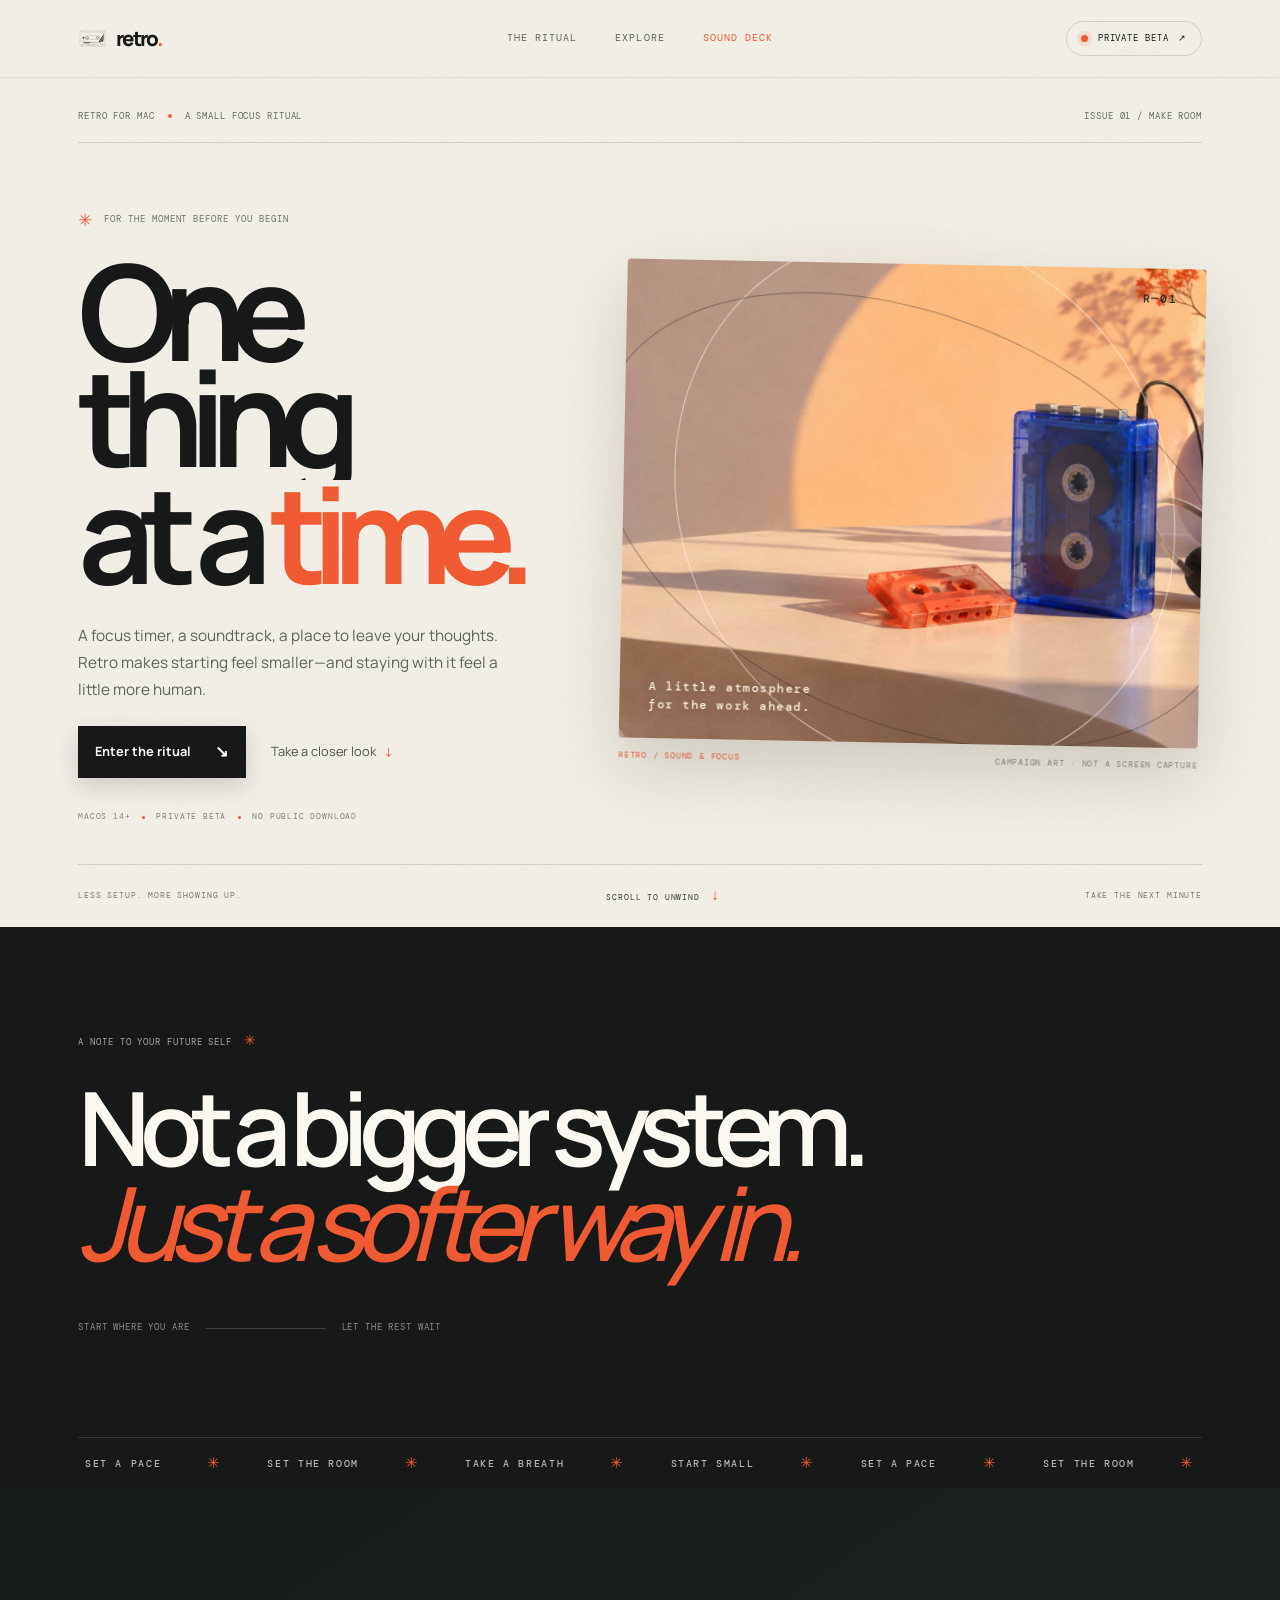
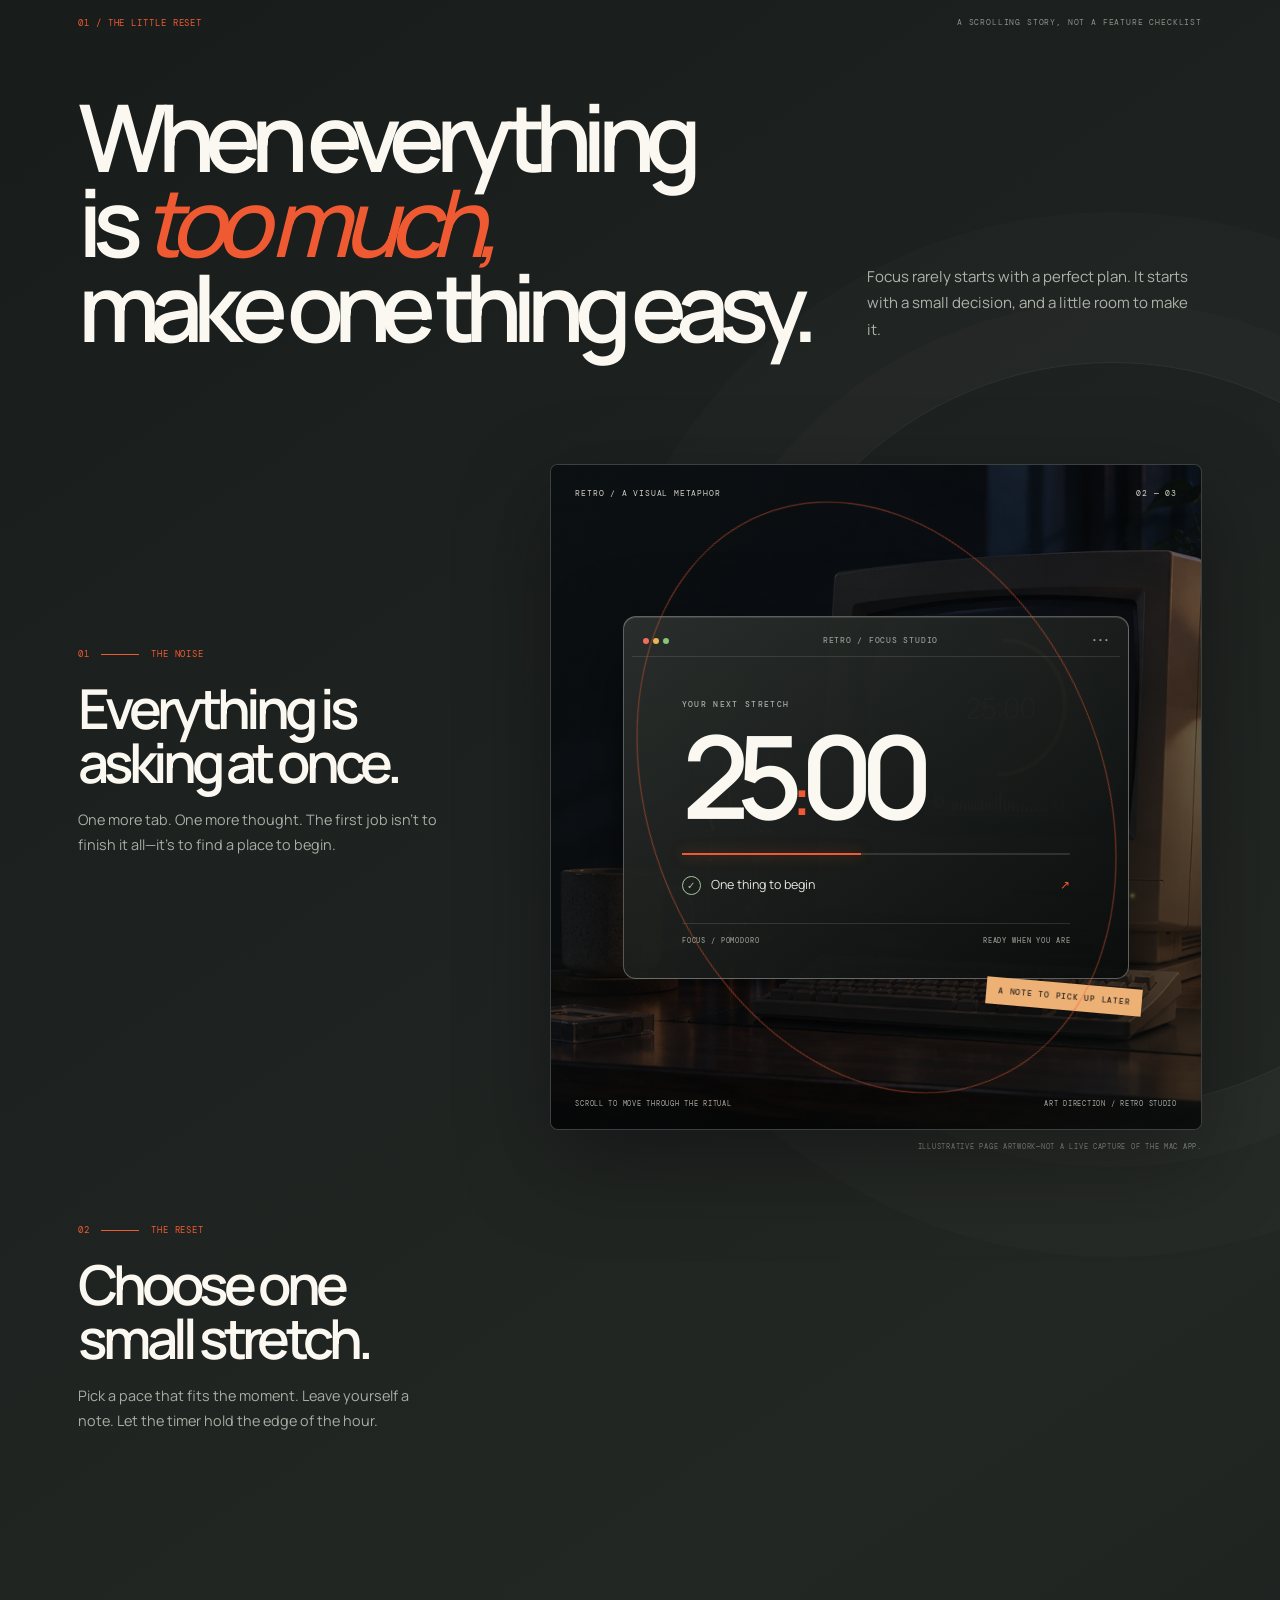
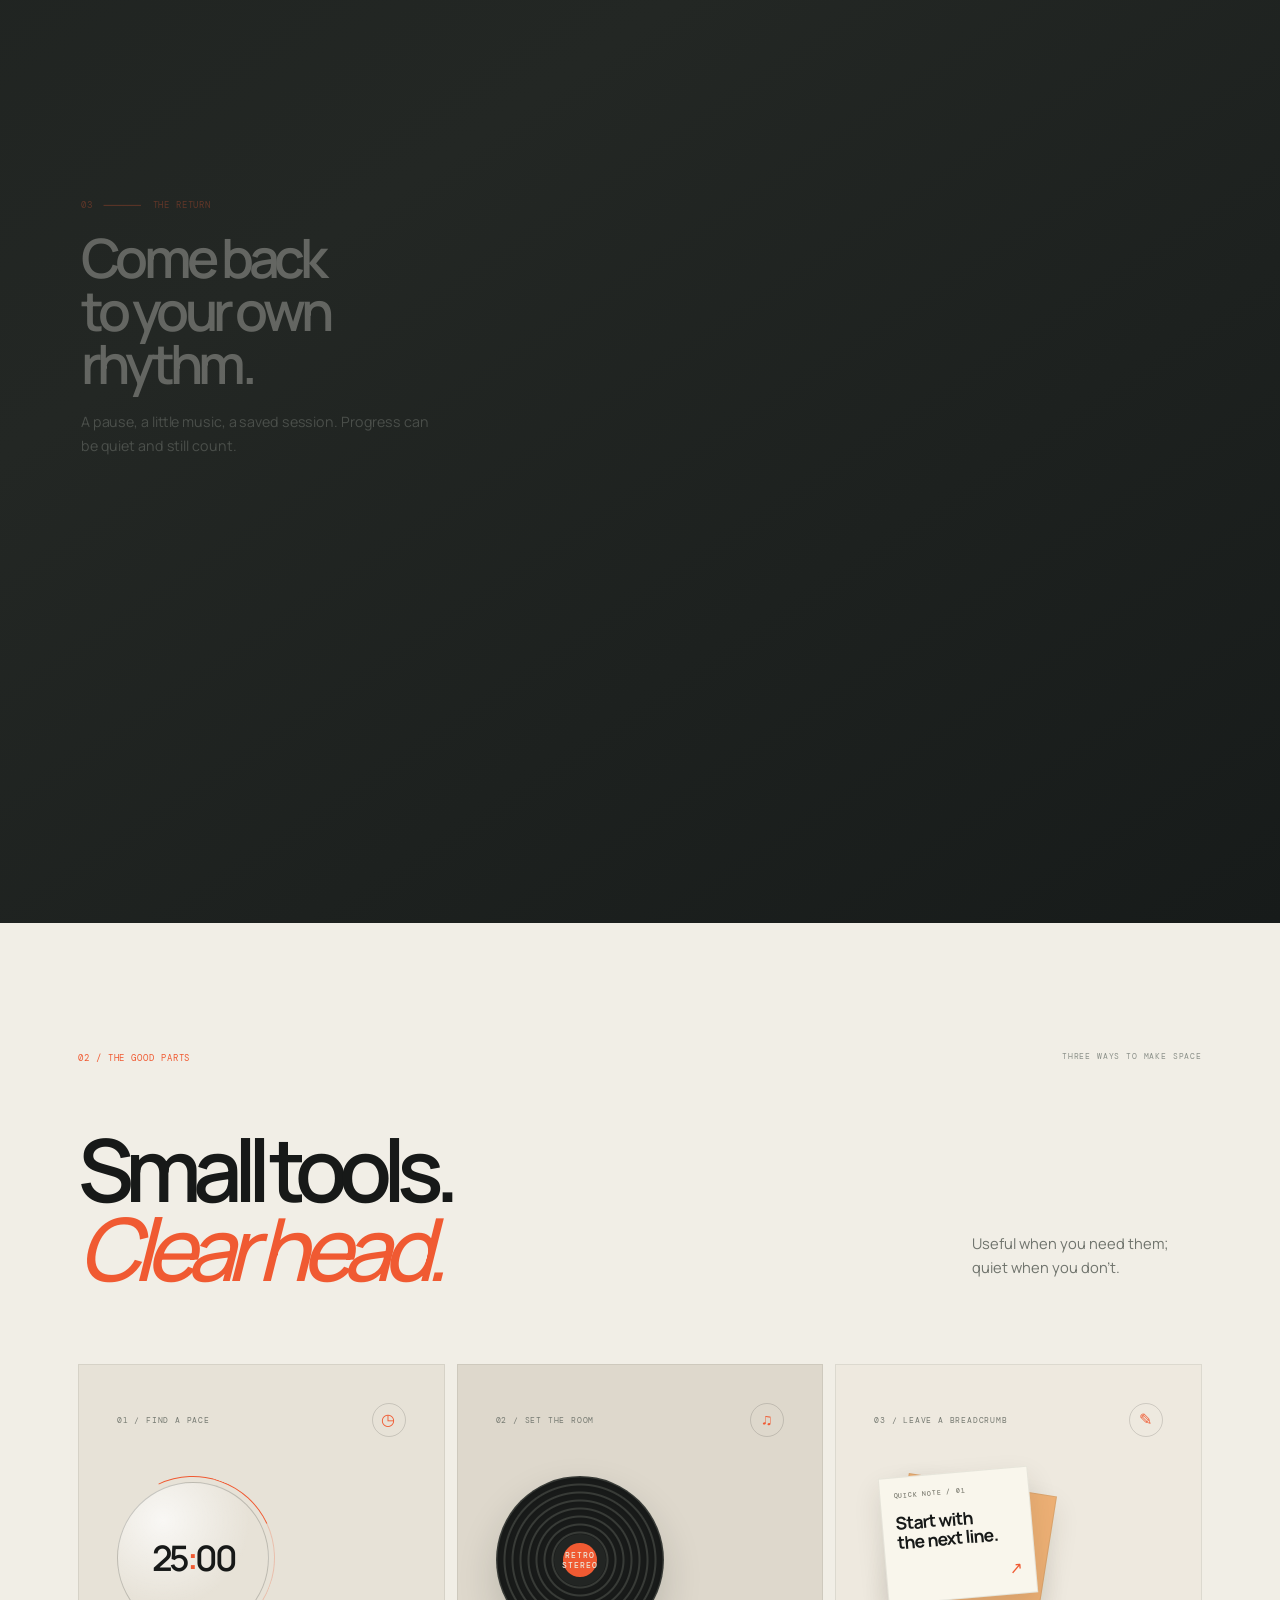
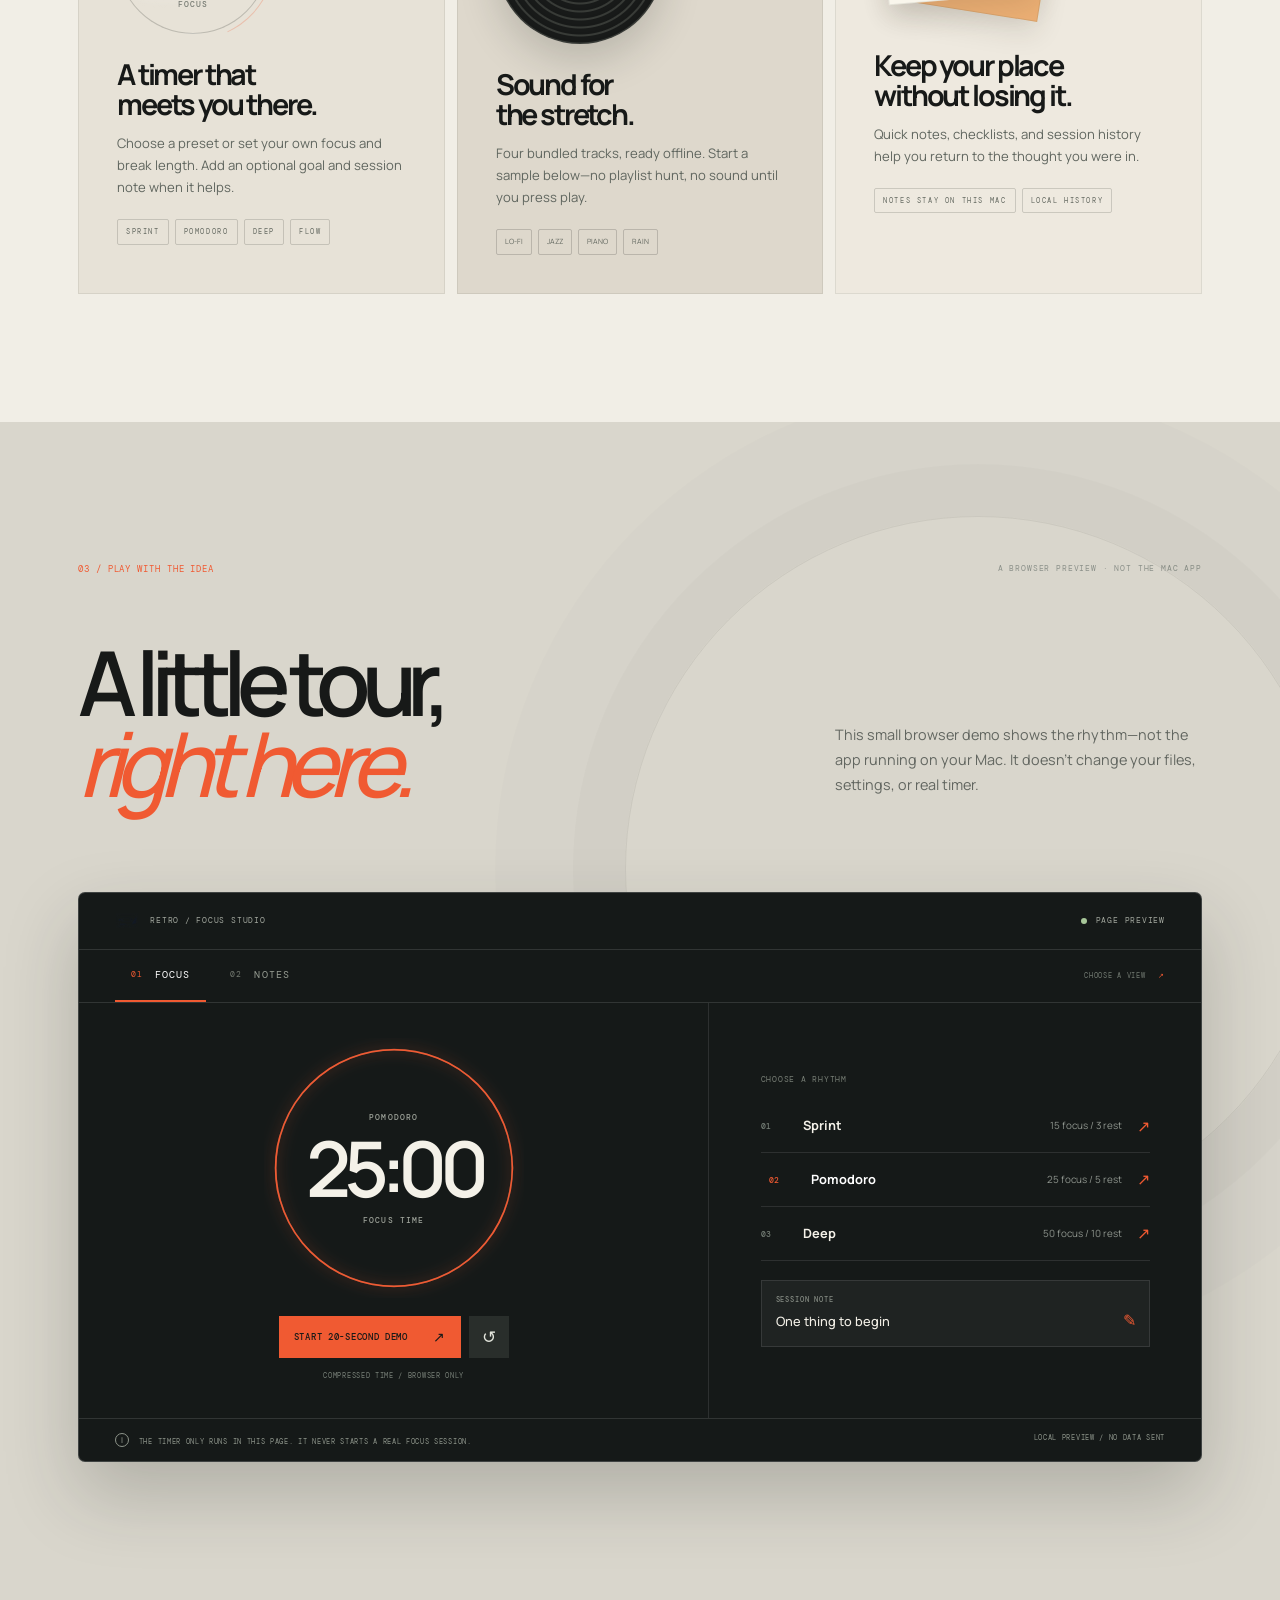
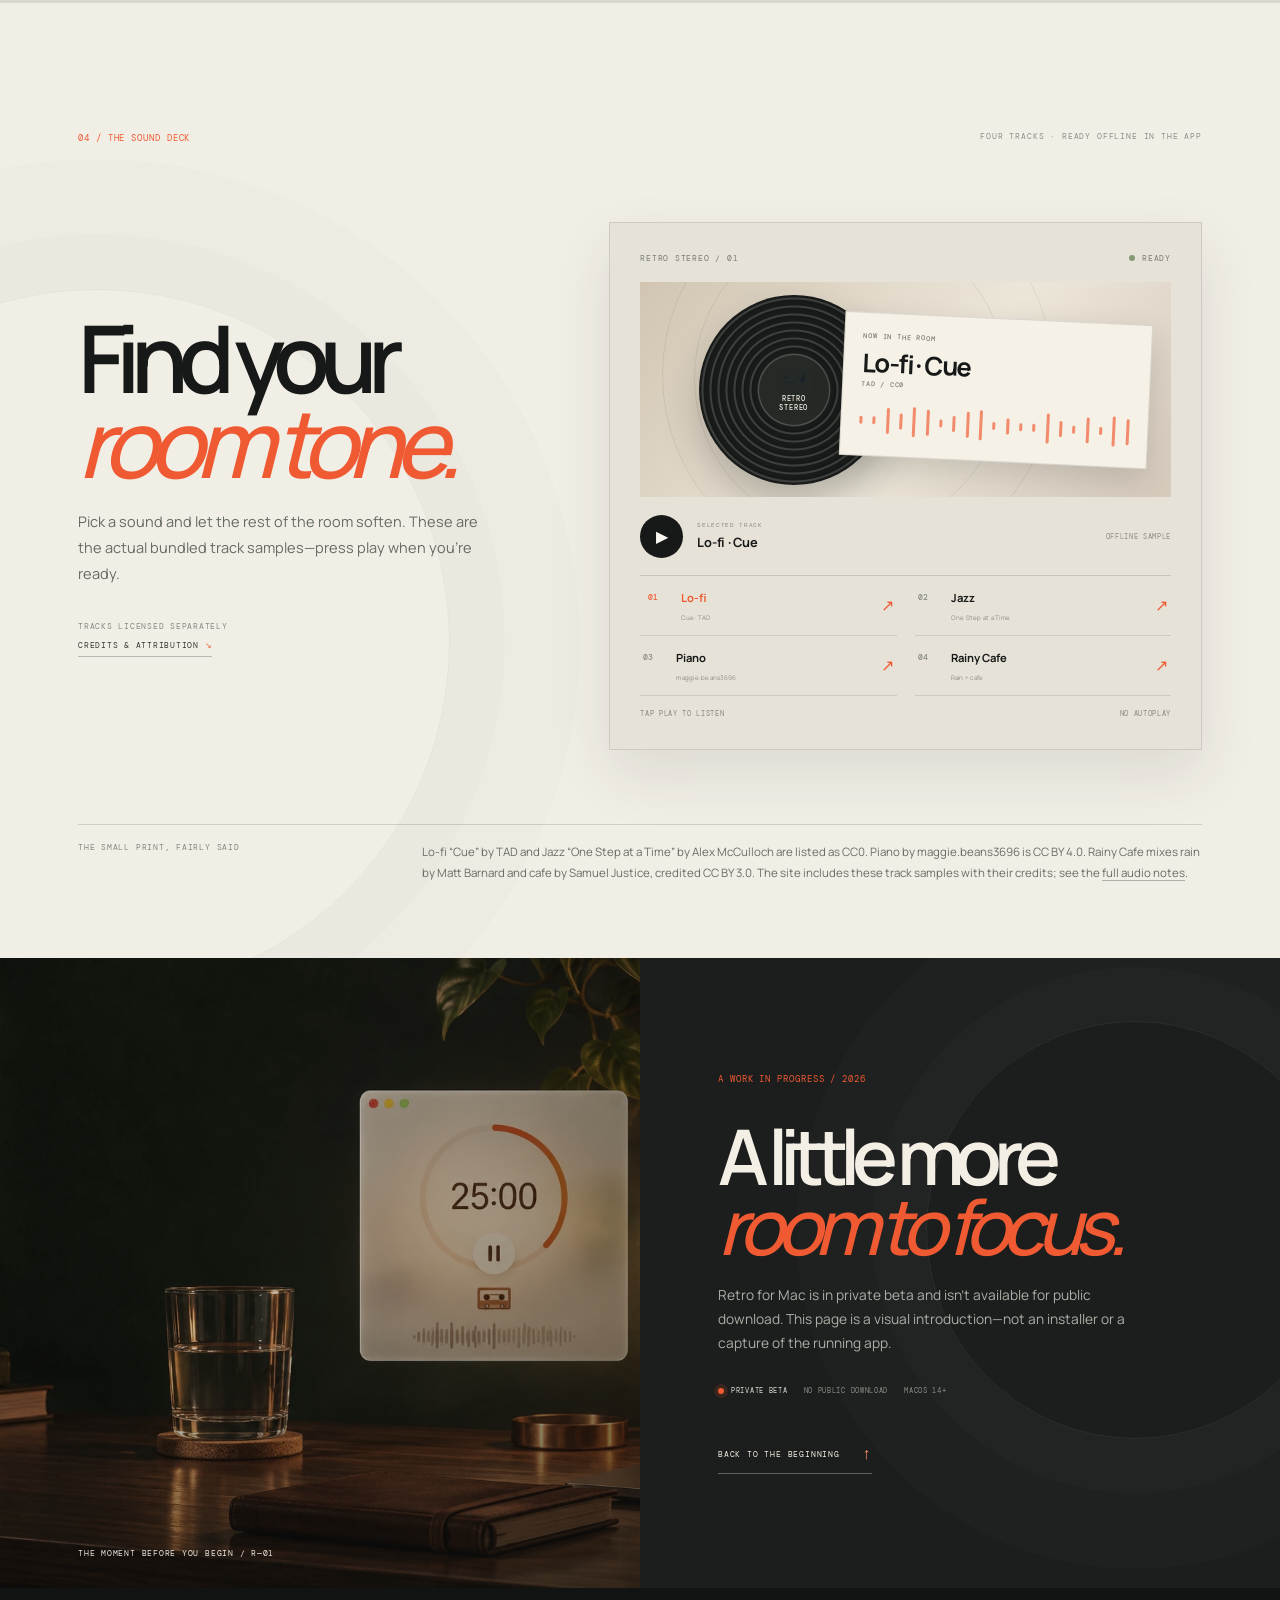
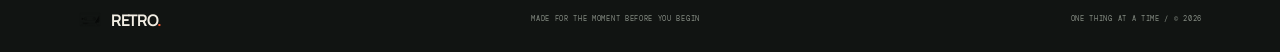
==== commit 27c53cfe: "Keep the return scene visible through its beat" ====
--- a/docs/index.html
+++ b/docs/index.html
@@ -13,7 +13,7 @@
   <link rel="preconnect" href="https://fonts.googleapis.com">
   <link rel="preconnect" href="https://fonts.gstatic.com" crossorigin>
   <link href="https://fonts.googleapis.com/css2?family=DM+Mono:wght@400;500&family=Manrope:wght@400;500;600;700;800&display=swap" rel="stylesheet">
-  <link rel="stylesheet" href="styles.css?v=story-final">
+  <link rel="stylesheet" href="styles.css?v=story-final-2">
   <script defer src="script.js?v=6ea2fb5"></script>
 </head>
 <body>
--- a/docs/styles.css
+++ b/docs/styles.css
@@ -3,14 +3,14 @@
 .site-header{height:78px;position:sticky;top:0;z-index:80;display:grid;grid-template-columns:1fr 1fr 1fr;align-items:center;padding:0 var(--gutter);border-bottom:1px solid rgba(23,25,24,.08);background:rgba(241,238,230,.82);backdrop-filter:blur(18px);-webkit-backdrop-filter:blur(18px)}.brand,.footer-brand{display:flex;align-items:center;gap:.56rem;width:max-content;font-size:1.28rem;font-weight:800;letter-spacing:-.085em}.brand img,.footer-brand img{width:29px;height:29px;object-fit:contain;filter:brightness(0)}.brand-dot,.footer-brand span{color:var(--orange)}.nav-links{display:flex;justify-content:center;gap:clamp(1.2rem,3vw,3.1rem)}.nav-links a,.beta-tag,.hero-topline,.eyebrow,.hero-facts,.hero-bottom,.hero-art figcaption,.manifesto-mark,.manifesto-foot,.section-index,.section-note,.beat-kicker,.stage-label,.stage-bottom,.stage-disclaimer,.feature-top,.feature-tags,.demo-top,.demo-tab,.demo-tab-aside,.demo-label,.timer-status,.demo-foot,.sound-intro,.sound-credits,.player-label,.player-now span,.player-duration,.track-option small,.player-bottom,.audio-credits>span,.closing-status,.closing-art-label,.back-top,.site-footer{font-family:var(--mono);text-transform:uppercase;letter-spacing:.1em}.nav-links a{font-size:.65rem;color:#5f625d;transition:color .22s}.nav-links a:hover,.nav-links a[aria-current=location]{color:var(--orange)}.beta-tag{justify-self:end;display:flex;align-items:center;gap:.6rem;padding:.58rem .85rem;border:1px solid var(--line);border-radius:999px;font-size:.58rem;transition:background .25s,border-color .25s,transform .25s}.beta-tag:hover{border-color:var(--orange);background:rgba(240,90,50,.08);transform:translateY(-2px)}.status-dot,.closing-status i{width:7px;height:7px;border-radius:50%;background:var(--orange);box-shadow:0 0 0 4px rgba(240,90,50,.13);display:inline-block;flex:none}
 .hero{max-width:calc(var(--max) + 2*var(--gutter));margin:auto;padding:26px var(--gutter) 0;position:relative}.hero:before{content:"";position:absolute;z-index:-1;right:10%;top:12%;width:45vw;height:45vw;max-width:680px;max-height:680px;border-radius:50%;background:radial-gradient(circle,rgba(228,163,101,.16),transparent 69%)}.hero-topline{display:flex;justify-content:space-between;align-items:center;color:#666b63;font-size:.55rem;padding:.4rem 0 1.1rem;border-bottom:1px solid var(--line)}.hero-topline i{display:inline-block;width:4px;height:4px;margin:0 .45rem .1rem;background:var(--orange);border-radius:50%}.hero-grid{display:grid;grid-template-columns:.9fr 1.1fr;gap:clamp(2rem,5.5vw,6.6rem);align-items:center;min-height:min(690px,76vh);padding:clamp(35px,5vw,76px) 0 40px}.hero-copy{position:relative;z-index:2}.eyebrow{display:flex;align-items:center;gap:.7rem;color:#6f746c;font-size:.59rem;margin:0 0 1.5rem}.eyebrow-star{color:var(--orange);font-size:1.05rem;animation:star-spin 16s linear infinite}@keyframes star-spin{to{transform:rotate(1turn)}}.hero h1{margin:0;font-size:clamp(5.2rem,10.4vw,10.8rem);line-height:.8;letter-spacing:-.112em;font-weight:700}.title-line{display:block;overflow:hidden;padding:0 .12em .08em 0}.title-line:first-child{animation:title-in .9s .08s both var(--ease)}.title-last{animation:title-in .9s .2s both var(--ease)}.hero h1 em{font-style:normal;color:var(--orange);letter-spacing:-.12em}@keyframes title-in{from{transform:translateY(82%);opacity:.2}to{transform:translateY(0);opacity:1}}.hero-lede{max-width:440px;margin:1.6rem 0 1.4rem;color:#5d635e;font-size:clamp(.95rem,1.2vw,1.1rem);line-height:1.75}.hero-actions{display:flex;align-items:center;gap:1.6rem;flex-wrap:wrap}.button{display:inline-flex;align-items:center;justify-content:center;gap:1.5rem;min-height:50px;padding:.84rem 1.08rem;font-weight:700;font-size:.8rem;transition:transform .25s var(--ease),background .25s,color .25s,box-shadow .25s}.button:hover{transform:translateY(-3px)}.button-dark{background:var(--ink);color:var(--cream);box-shadow:0 8px 22px rgba(23,25,24,.16)}.button-dark:hover{background:var(--orange);color:#fff}.button-dark span{font-size:1rem}.quiet-link{font-size:.8rem;color:#4c524e}.quiet-link span{color:var(--orange);margin-left:.32rem}.quiet-link:hover{color:var(--orange)}.hero-facts{display:flex;align-items:center;gap:.72rem;flex-wrap:wrap;margin-top:2.1rem;color:#83877e;font-size:.51rem}.hero-facts i{width:3px;height:3px;border-radius:50%;background:var(--orange)}.hero-art{margin:0;position:relative;transform:rotate(1.1deg);transition:transform .7s var(--ease)}.hero-art:hover{transform:rotate(0deg) translateY(-5px)}.hero-art-frame{position:relative;overflow:hidden;isolation:isolate;aspect-ratio:1.21;border-radius:4px;background:#db9b5c;box-shadow:0 30px 68px rgba(62,42,22,.18);transform:translateZ(0)}.hero-art-frame:before{content:"";position:absolute;inset:0;z-index:1;pointer-events:none;background:linear-gradient(118deg,rgba(28,23,20,.15),transparent 45%,rgba(255,255,255,.08) 76%,transparent);mix-blend-mode:soft-light}.hero-art-frame img{width:100%;height:100%;object-fit:cover;object-position:center;transform:scale(1.03);animation:photo-reveal 1.1s .12s both var(--ease);transition:transform 1s var(--ease),filter .6s}.hero-art:hover img{transform:scale(1.075)}@keyframes photo-reveal{from{clip-path:inset(7% 8% 7% 8%);transform:scale(1.14);opacity:.5}to{clip-path:inset(0);transform:scale(1.03);opacity:1}}.art-orbit{position:absolute;z-index:2;border:1px solid rgba(255,255,255,.55);border-radius:50%;pointer-events:none}.orbit-a{width:84%;height:115%;left:10%;top:-8%;transform:rotate(-28deg);animation:orbit-drift 13s ease-in-out infinite}.orbit-b{width:115%;height:85%;left:-7%;top:11%;transform:rotate(22deg);border-color:rgba(24,30,27,.35);animation:orbit-drift 16s ease-in-out infinite reverse}@keyframes orbit-drift{50%{transform:translate(2%,2%) rotate(8deg)}}.art-number{position:absolute;z-index:3;right:5%;top:5%;font:500 .66rem var(--mono);letter-spacing:.16em;color:#191d1b}.art-caption{position:absolute;z-index:3;left:5%;bottom:5%;font:500 clamp(.55rem,1vw,.75rem) var(--mono);letter-spacing:.13em;line-height:1.55;color:#fbf2df;text-shadow:0 2px 14px rgba(0,0,0,.35)}.hero-art figcaption{display:flex;justify-content:space-between;gap:1rem;padding:11px 0 0;color:#888a82;font-size:.49rem}.hero-art figcaption span:first-child{color:var(--orange)}.hero-bottom{height:63px;display:flex;justify-content:space-between;align-items:center;border-top:1px solid var(--line);color:#777b73;font-size:.53rem}.hero-bottom a{color:#353a37}.hero-bottom a b{color:var(--orange);font-size:.95rem;margin-left:.3rem}
 .manifesto{position:relative;overflow:hidden;padding:clamp(60px,8vw,112px) var(--gutter) 0;background:var(--ink);color:var(--cream)}.manifesto-mark{max-width:var(--max);margin:auto;color:#a7aaa0;font-size:.58rem}.manifesto-mark span{color:var(--orange);font-size:.9rem;margin-left:.35rem}.manifesto>p{max-width:var(--max);margin:28px auto 0;font-size:clamp(3.4rem,8vw,8.4rem);line-height:.93;letter-spacing:-.102em;font-weight:600}.manifesto>p em{color:var(--orange);font-weight:500}.manifesto-foot{max-width:var(--max);margin:clamp(30px,4vw,54px) auto 0;display:flex;align-items:center;gap:1rem;color:#888d87;font-size:.54rem}.manifesto-line{height:1px;max-width:120px;flex:1;background:rgba(255,255,255,.16)}.ticker{margin-top:clamp(55px,8vw,110px);border-top:1px solid rgba(255,255,255,.13);overflow:hidden}.ticker div{display:flex;align-items:center;justify-content:space-around;gap:2rem;min-width:max-content;padding:15px 0;color:#b6b7ad;font:500 .63rem var(--mono);letter-spacing:.16em;animation:ticker 30s linear infinite}.ticker b{color:var(--orange);font-size:.95rem;font-weight:400}@keyframes ticker{to{transform:translateX(-25%)}}
-.ritual{padding:clamp(78px,10vw,145px) var(--gutter) clamp(90px,11vw,160px);background:linear-gradient(146deg,#171b1a,#232724 62%,#171b1a);color:var(--cream);position:relative;overflow:clip}.ritual:before{content:"";position:absolute;right:-16vw;top:18%;width:58vw;height:58vw;border:1px solid rgba(255,255,255,.07);border-radius:50%;box-shadow:0 0 0 60px rgba(255,255,255,.015),0 0 0 150px rgba(255,255,255,.012);pointer-events:none}.section-intro,.features-top,.try-heading,.sound-intro{max-width:var(--max);margin:0 auto;display:flex;align-items:center;justify-content:space-between;gap:1rem}.section-index{color:var(--orange);font-size:.57rem}.section-note{color:#8c918a;font-size:.52rem}.ritual-heading{max-width:var(--max);margin:clamp(32px,5vw,72px) auto 0;display:grid;grid-template-columns:1.1fr .5fr;align-items:end;gap:4vw;position:relative;z-index:1}.ritual-heading h2,.features-title h2,.try-title-row h2,.sound-copy h2,.closing-copy h2{margin:0;font-size:clamp(3.4rem,7.3vw,7.9rem);line-height:.91;letter-spacing:-.105em;font-weight:600}.ritual-heading h2 em,.features-title h2 em,.try-title-row h2 em,.sound-copy h2 em,.closing-copy h2 em{font-style:italic;color:var(--orange);font-weight:500}.ritual-heading>p{max-width:350px;margin:0 0 .4rem;color:#aeb2aa;font-size:.94rem;line-height:1.75}.story-layout{position:relative;z-index:1;max-width:var(--max);margin:clamp(60px,9vw,122px) auto 0;padding-bottom:120px;display:grid;grid-template-columns:.74fr 1.26fr;gap:clamp(3rem,7vw,8rem);align-items:start}.story-beats{display:flex;flex-direction:column}.story-beat{min-height:64vh;display:flex;flex-direction:column;justify-content:center;max-width:440px;opacity:.3;transform:translateY(24px) scale(.985);transition:opacity .65s var(--ease),transform .65s var(--ease)}.story-beat.is-active{opacity:1;transform:translateY(0) scale(1)}.beat-kicker{display:flex;align-items:center;gap:.72rem;margin-bottom:1.25rem;color:var(--orange);font-size:.57rem}.beat-kicker i{width:38px;height:1px;background:var(--orange)}.story-beat h3{margin:0;font-size:clamp(2.7rem,4.3vw,4.8rem);line-height:.98;letter-spacing:-.09em;font-weight:600}.story-beat p{max-width:360px;margin:1.1rem 0 0;color:#a8ada5;font-size:.9rem;line-height:1.75}.story-stage{position:sticky;top:12vh;height:min(74vh,760px);min-height:500px;align-self:start;perspective:1000px}.stage-frame{position:relative;overflow:hidden;width:100%;height:100%;min-height:500px;border:1px solid rgba(255,255,255,.15);border-radius:8px;background:#18201f;box-shadow:0 32px 90px rgba(0,0,0,.35);isolation:isolate}.stage-photo{position:absolute;inset:0;width:100%;height:100%;object-fit:cover;object-position:62% center;filter:saturate(.65) brightness(.58);transform:scale(1.08);transition:transform 1.2s var(--ease),filter 1s}.stage-wash{position:absolute;inset:0;background:linear-gradient(120deg,rgba(14,19,18,.64),rgba(15,17,17,.12) 58%,rgba(14,19,18,.52));transition:background .9s}.stage-label,.stage-bottom{position:absolute;z-index:8;left:24px;right:24px;display:flex;justify-content:space-between;gap:1rem;color:#d1d0c7;font-size:.5rem}.stage-label{top:22px}.stage-bottom{bottom:20px;color:#a6aaa1;font-size:.46rem}.noise-layer,.focus-layer,.return-layer{position:absolute;inset:0;display:flex;align-items:center;justify-content:center;transition:opacity .7s var(--ease),transform .85s var(--ease);transform-style:preserve-3d}.noise-layer{opacity:1;transform:scale(1)}.noise-card{position:absolute;display:flex;flex-direction:column;gap:7px;min-width:150px;padding:14px 15px 16px;background:#eee9de;color:#222522;box-shadow:0 18px 42px rgba(0,0,0,.28);font-size:.85rem;transition:transform .9s var(--ease),opacity .6s}.noise-card small{font:500 .48rem var(--mono);letter-spacing:.1em;color:#76776e}.noise-card b{font-size:1.02rem;letter-spacing:-.045em}.noise-card i{position:absolute;right:12px;bottom:10px;color:var(--orange);font-style:normal}.noise-card-a{left:12%;top:28%;transform:rotate(-9deg)}.noise-card-b{right:12%;top:39%;transform:rotate(7deg);background:#edb075}.noise-card-c{left:24%;bottom:20%;transform:rotate(4deg);background:#dce5db}.noise-stamp{position:absolute;right:16%;bottom:20%;width:82px;height:82px;display:grid;place-content:center;border:1px solid rgba(255,255,255,.65);border-radius:50%;transform:rotate(12deg);font:500 .66rem var(--mono);text-align:center;line-height:1.2;letter-spacing:.12em;color:#fff}.focus-layer,.return-layer{opacity:0;transform:translateY(30px) scale(.94)}.focus-window{position:relative;width:min(78%,540px);padding:8px;border:1px solid rgba(255,255,255,.3);border-radius:13px;background:linear-gradient(145deg,rgba(44,48,45,.94),rgba(10,13,12,.95));box-shadow:0 30px 80px rgba(0,0,0,.5),0 1px 0 rgba(255,255,255,.12) inset;transform:rotate(-3deg);transition:transform 1s var(--ease)}.focus-window-top{height:32px;display:flex;align-items:center;justify-content:space-between;padding:0 11px;color:#939a91;font:500 .47rem var(--mono);letter-spacing:.1em;border-bottom:1px solid rgba(255,255,255,.11)}.window-lights{display:flex;gap:4px}.window-lights i{width:6px;height:6px;border-radius:50%;background:#f36e5a}.window-lights i:nth-child(2){background:#e6b855}.window-lights i:nth-child(3){background:#86c57b}.focus-window-body{padding:clamp(20px,4vw,42px) clamp(20px,4.5vw,50px) 25px}.focus-kicker{display:block;color:#a8afa5;font:500 .52rem var(--mono);letter-spacing:.16em}.focus-time{display:flex;align-items:baseline;gap:.15rem;margin:8px 0 7px;font-size:clamp(4.5rem,9vw,7.8rem);font-weight:600;letter-spacing:-.12em;line-height:1}.focus-time i{color:var(--orange);font-style:normal;font-size:.52em}.focus-rule{height:2px;background:rgba(255,255,255,.12);margin:20px 0}.focus-rule i{display:block;width:46%;height:100%;background:var(--orange);box-shadow:0 0 13px rgba(240,90,50,.55)}.focus-task{display:flex;align-items:center;gap:10px;color:#e5e5dd;font-size:.78rem}.task-check{width:19px;height:19px;display:grid;place-items:center;border:1px solid var(--green);border-radius:50%;color:var(--green);font-size:.65rem}.task-arrow{margin-left:auto;color:var(--orange)}.focus-foot{display:flex;justify-content:space-between;gap:1rem;margin-top:28px;padding-top:12px;border-top:1px solid rgba(255,255,255,.12);font:500 .45rem var(--mono);letter-spacing:.12em;color:#8e958c}.focus-note{position:absolute;right:9%;bottom:18%;padding:9px 12px;background:#edb075;color:#2b2520;box-shadow:0 12px 30px rgba(0,0,0,.3);font:500 .47rem var(--mono);letter-spacing:.1em;transform:rotate(5deg)}.focus-orbit{position:absolute;width:70%;height:92%;border:1px solid rgba(240,90,50,.5);border-radius:50%;transform:rotate(-22deg);pointer-events:none}.return-disc{position:absolute;left:12%;top:19%;width:clamp(180px,25vw,300px);aspect-ratio:1;border-radius:50%;background:repeating-radial-gradient(circle,#191b1a 0 2px,#313330 3px 4px,#171918 5px 8px);box-shadow:0 30px 75px rgba(0,0,0,.52);animation:record-idle 18s linear infinite}.return-disc:after{content:"";position:absolute;inset:47%;border-radius:50%;background:#e9a36b;box-shadow:0 0 25px rgba(240,90,50,.23)}.disc-label{position:absolute;inset:32%;z-index:1;display:flex;flex-direction:column;justify-content:center;align-items:center;gap:6px;border:1px solid rgba(255,255,255,.22);border-radius:50%;background:#323530;color:#f5efe3;font:500 .48rem var(--mono);text-align:center;letter-spacing:.12em}.disc-label img{width:26px;height:20px;object-fit:contain;filter:invert(1)}.return-copy{position:absolute;right:10%;top:29%;color:#f4efe4}.return-copy>span{font:500 .5rem var(--mono);letter-spacing:.15em;color:var(--orange-light)}.return-copy strong{display:block;margin-top:12px;font-size:clamp(1.8rem,3.5vw,3.2rem);line-height:.9;letter-spacing:-.08em}.return-copy i{display:block;margin-top:20px;color:var(--orange);font-size:2rem;font-style:normal}.return-caption{position:absolute;bottom:24%;left:16%;color:#e7dfce;font:500 .52rem var(--mono);letter-spacing:.14em;line-height:1.7;transform:rotate(-7deg)}@keyframes record-idle{to{transform:rotate(1turn)}}.story-stage[data-stage="0"] .noise-layer{opacity:1;transform:scale(1)}.story-stage[data-stage="0"] .focus-layer,.story-stage[data-stage="0"] .return-layer{opacity:0;transform:translateY(40px) scale(.92)}.story-stage[data-stage="1"] .noise-layer{opacity:0;transform:scale(1.18) rotate(2deg)}.story-stage[data-stage="1"] .focus-layer{opacity:1;transform:translateY(0) scale(1)}.story-stage[data-stage="1"] .focus-window{transform:rotate(0deg)}.story-stage[data-stage="1"] .return-layer{opacity:0;transform:translateY(40px) scale(.92)}.story-stage[data-stage="2"] .noise-layer,.story-stage[data-stage="2"] .focus-layer{opacity:0;transform:translateY(-24px) scale(.84)}.story-stage[data-stage="2"] .return-layer{opacity:1;transform:translateY(0) scale(1)}.story-stage[data-stage="2"] .stage-photo{transform:scale(1.16);filter:saturate(.8) brightness(.48)}.stage-disclaimer{margin:11px 0 0;color:#8c9289;font-size:.46rem;text-align:right}
+.ritual{padding:clamp(78px,10vw,145px) var(--gutter) clamp(90px,11vw,160px);background:linear-gradient(146deg,#171b1a,#232724 62%,#171b1a);color:var(--cream);position:relative;overflow:clip}.ritual:before{content:"";position:absolute;right:-16vw;top:18%;width:58vw;height:58vw;border:1px solid rgba(255,255,255,.07);border-radius:50%;box-shadow:0 0 0 60px rgba(255,255,255,.015),0 0 0 150px rgba(255,255,255,.012);pointer-events:none}.section-intro,.features-top,.try-heading,.sound-intro{max-width:var(--max);margin:0 auto;display:flex;align-items:center;justify-content:space-between;gap:1rem}.section-index{color:var(--orange);font-size:.57rem}.section-note{color:#8c918a;font-size:.52rem}.ritual-heading{max-width:var(--max);margin:clamp(32px,5vw,72px) auto 0;display:grid;grid-template-columns:1.1fr .5fr;align-items:end;gap:4vw;position:relative;z-index:1}.ritual-heading h2,.features-title h2,.try-title-row h2,.sound-copy h2,.closing-copy h2{margin:0;font-size:clamp(3.4rem,7.3vw,7.9rem);line-height:.91;letter-spacing:-.105em;font-weight:600}.ritual-heading h2 em,.features-title h2 em,.try-title-row h2 em,.sound-copy h2 em,.closing-copy h2 em{font-style:italic;color:var(--orange);font-weight:500}.ritual-heading>p{max-width:350px;margin:0 0 .4rem;color:#aeb2aa;font-size:.94rem;line-height:1.75}.story-layout{position:relative;z-index:1;max-width:var(--max);margin:clamp(60px,9vw,122px) auto 0;display:grid;grid-template-columns:.74fr 1.26fr;gap:clamp(3rem,7vw,8rem);align-items:start}.story-beats{display:flex;flex-direction:column}.story-layout:after{content:"";grid-column:1/-1;height:100px}.story-beat{min-height:64vh;display:flex;flex-direction:column;justify-content:center;max-width:440px;opacity:.3;transform:translateY(24px) scale(.985);transition:opacity .65s var(--ease),transform .65s var(--ease)}.story-beat.is-active{opacity:1;transform:translateY(0) scale(1)}.beat-kicker{display:flex;align-items:center;gap:.72rem;margin-bottom:1.25rem;color:var(--orange);font-size:.57rem}.beat-kicker i{width:38px;height:1px;background:var(--orange)}.story-beat h3{margin:0;font-size:clamp(2.7rem,4.3vw,4.8rem);line-height:.98;letter-spacing:-.09em;font-weight:600}.story-beat p{max-width:360px;margin:1.1rem 0 0;color:#a8ada5;font-size:.9rem;line-height:1.75}.story-stage{position:sticky;top:12vh;height:min(74vh,760px);min-height:500px;align-self:start;perspective:1000px}.stage-frame{position:relative;overflow:hidden;width:100%;height:100%;min-height:500px;border:1px solid rgba(255,255,255,.15);border-radius:8px;background:#18201f;box-shadow:0 32px 90px rgba(0,0,0,.35);isolation:isolate}.stage-photo{position:absolute;inset:0;width:100%;height:100%;object-fit:cover;object-position:62% center;filter:saturate(.65) brightness(.58);transform:scale(1.08);transition:transform 1.2s var(--ease),filter 1s}.stage-wash{position:absolute;inset:0;background:linear-gradient(120deg,rgba(14,19,18,.64),rgba(15,17,17,.12) 58%,rgba(14,19,18,.52));transition:background .9s}.stage-label,.stage-bottom{position:absolute;z-index:8;left:24px;right:24px;display:flex;justify-content:space-between;gap:1rem;color:#d1d0c7;font-size:.5rem}.stage-label{top:22px}.stage-bottom{bottom:20px;color:#a6aaa1;font-size:.46rem}.noise-layer,.focus-layer,.return-layer{position:absolute;inset:0;display:flex;align-items:center;justify-content:center;transition:opacity .7s var(--ease),transform .85s var(--ease);transform-style:preserve-3d}.noise-layer{opacity:1;transform:scale(1)}.noise-card{position:absolute;display:flex;flex-direction:column;gap:7px;min-width:150px;padding:14px 15px 16px;background:#eee9de;color:#222522;box-shadow:0 18px 42px rgba(0,0,0,.28);font-size:.85rem;transition:transform .9s var(--ease),opacity .6s}.noise-card small{font:500 .48rem var(--mono);letter-spacing:.1em;color:#76776e}.noise-card b{font-size:1.02rem;letter-spacing:-.045em}.noise-card i{position:absolute;right:12px;bottom:10px;color:var(--orange);font-style:normal}.noise-card-a{left:12%;top:28%;transform:rotate(-9deg)}.noise-card-b{right:12%;top:39%;transform:rotate(7deg);background:#edb075}.noise-card-c{left:24%;bottom:20%;transform:rotate(4deg);background:#dce5db}.noise-stamp{position:absolute;right:16%;bottom:20%;width:82px;height:82px;display:grid;place-content:center;border:1px solid rgba(255,255,255,.65);border-radius:50%;transform:rotate(12deg);font:500 .66rem var(--mono);text-align:center;line-height:1.2;letter-spacing:.12em;color:#fff}.focus-layer,.return-layer{opacity:0;transform:translateY(30px) scale(.94)}.focus-window{position:relative;width:min(78%,540px);padding:8px;border:1px solid rgba(255,255,255,.3);border-radius:13px;background:linear-gradient(145deg,rgba(44,48,45,.94),rgba(10,13,12,.95));box-shadow:0 30px 80px rgba(0,0,0,.5),0 1px 0 rgba(255,255,255,.12) inset;transform:rotate(-3deg);transition:transform 1s var(--ease)}.focus-window-top{height:32px;display:flex;align-items:center;justify-content:space-between;padding:0 11px;color:#939a91;font:500 .47rem var(--mono);letter-spacing:.1em;border-bottom:1px solid rgba(255,255,255,.11)}.window-lights{display:flex;gap:4px}.window-lights i{width:6px;height:6px;border-radius:50%;background:#f36e5a}.window-lights i:nth-child(2){background:#e6b855}.window-lights i:nth-child(3){background:#86c57b}.focus-window-body{padding:clamp(20px,4vw,42px) clamp(20px,4.5vw,50px) 25px}.focus-kicker{display:block;color:#a8afa5;font:500 .52rem var(--mono);letter-spacing:.16em}.focus-time{display:flex;align-items:baseline;gap:.15rem;margin:8px 0 7px;font-size:clamp(4.5rem,9vw,7.8rem);font-weight:600;letter-spacing:-.12em;line-height:1}.focus-time i{color:var(--orange);font-style:normal;font-size:.52em}.focus-rule{height:2px;background:rgba(255,255,255,.12);margin:20px 0}.focus-rule i{display:block;width:46%;height:100%;background:var(--orange);box-shadow:0 0 13px rgba(240,90,50,.55)}.focus-task{display:flex;align-items:center;gap:10px;color:#e5e5dd;font-size:.78rem}.task-check{width:19px;height:19px;display:grid;place-items:center;border:1px solid var(--green);border-radius:50%;color:var(--green);font-size:.65rem}.task-arrow{margin-left:auto;color:var(--orange)}.focus-foot{display:flex;justify-content:space-between;gap:1rem;margin-top:28px;padding-top:12px;border-top:1px solid rgba(255,255,255,.12);font:500 .45rem var(--mono);letter-spacing:.12em;color:#8e958c}.focus-note{position:absolute;right:9%;bottom:18%;padding:9px 12px;background:#edb075;color:#2b2520;box-shadow:0 12px 30px rgba(0,0,0,.3);font:500 .47rem var(--mono);letter-spacing:.1em;transform:rotate(5deg)}.focus-orbit{position:absolute;width:70%;height:92%;border:1px solid rgba(240,90,50,.5);border-radius:50%;transform:rotate(-22deg);pointer-events:none}.return-disc{position:absolute;left:12%;top:19%;width:clamp(180px,25vw,300px);aspect-ratio:1;border-radius:50%;background:repeating-radial-gradient(circle,#191b1a 0 2px,#313330 3px 4px,#171918 5px 8px);box-shadow:0 30px 75px rgba(0,0,0,.52);animation:record-idle 18s linear infinite}.return-disc:after{content:"";position:absolute;inset:47%;border-radius:50%;background:#e9a36b;box-shadow:0 0 25px rgba(240,90,50,.23)}.disc-label{position:absolute;inset:32%;z-index:1;display:flex;flex-direction:column;justify-content:center;align-items:center;gap:6px;border:1px solid rgba(255,255,255,.22);border-radius:50%;background:#323530;color:#f5efe3;font:500 .48rem var(--mono);text-align:center;letter-spacing:.12em}.disc-label img{width:26px;height:20px;object-fit:contain;filter:invert(1)}.return-copy{position:absolute;right:10%;top:29%;color:#f4efe4}.return-copy>span{font:500 .5rem var(--mono);letter-spacing:.15em;color:var(--orange-light)}.return-copy strong{display:block;margin-top:12px;font-size:clamp(1.8rem,3.5vw,3.2rem);line-height:.9;letter-spacing:-.08em}.return-copy i{display:block;margin-top:20px;color:var(--orange);font-size:2rem;font-style:normal}.return-caption{position:absolute;bottom:24%;left:16%;color:#e7dfce;font:500 .52rem var(--mono);letter-spacing:.14em;line-height:1.7;transform:rotate(-7deg)}@keyframes record-idle{to{transform:rotate(1turn)}}.story-stage[data-stage="0"] .noise-layer{opacity:1;transform:scale(1)}.story-stage[data-stage="0"] .focus-layer,.story-stage[data-stage="0"] .return-layer{opacity:0;transform:translateY(40px) scale(.92)}.story-stage[data-stage="1"] .noise-layer{opacity:0;transform:scale(1.18) rotate(2deg)}.story-stage[data-stage="1"] .focus-layer{opacity:1;transform:translateY(0) scale(1)}.story-stage[data-stage="1"] .focus-window{transform:rotate(0deg)}.story-stage[data-stage="1"] .return-layer{opacity:0;transform:translateY(40px) scale(.92)}.story-stage[data-stage="2"] .noise-layer,.story-stage[data-stage="2"] .focus-layer{opacity:0;transform:translateY(-24px) scale(.84)}.story-stage[data-stage="2"] .return-layer{opacity:1;transform:translateY(0) scale(1)}.story-stage[data-stage="2"] .stage-photo{transform:scale(1.16);filter:saturate(.8) brightness(.48)}.stage-disclaimer{margin:11px 0 0;color:#8c9289;font-size:.46rem;text-align:right}
 .features{padding:clamp(82px,10vw,145px) var(--gutter);background:var(--paper);color:var(--ink)}.features-title{max-width:var(--max);margin:clamp(30px,5vw,68px) auto 0;display:flex;align-items:flex-end;justify-content:space-between;gap:2rem}.features-title h2{font-size:clamp(3.3rem,6.8vw,7.5rem)}.features-title>p{max-width:230px;margin:0 0 .5rem;color:#6f736c;font-size:.92rem;line-height:1.6}.feature-grid{max-width:var(--max);margin:clamp(40px,6vw,78px) auto 0;display:grid;grid-template-columns:repeat(3,1fr);gap:12px}.feature-card{position:relative;min-height:515px;padding:clamp(22px,3vw,38px);overflow:hidden;background:#e7e2d7;border:1px solid rgba(23,25,24,.08);transition:transform .4s var(--ease),box-shadow .4s}.feature-card:hover{transform:translateY(-6px);box-shadow:0 22px 55px rgba(33,30,24,.1)}.feature-top{display:flex;justify-content:space-between;align-items:center;color:#777b73;font-size:.5rem}.feature-symbol{width:34px;height:34px;display:grid;place-items:center;border:1px solid rgba(23,25,24,.15);border-radius:50%;color:var(--orange);font-size:1rem}.mini-clock{width:152px;height:152px;position:relative;display:flex;align-items:center;justify-content:center;margin:45px 0 26px;border:1px solid rgba(23,25,24,.2);border-radius:50%;font-size:2.2rem;font-weight:600;letter-spacing:-.1em;background:radial-gradient(circle at 30% 25%,rgba(255,255,255,.74),transparent 57%)}.mini-clock:before{content:"";position:absolute;inset:-7px;border:1px solid transparent;border-top-color:var(--orange);border-right-color:rgba(240,90,50,.25);border-radius:50%;transform:rotate(20deg)}.mini-clock i{font-style:normal;color:var(--orange)}.mini-clock b{position:absolute;bottom:24px;font:500 .47rem var(--mono);letter-spacing:.16em;color:#777b73}.feature-card h3{margin:0;font-size:1.8rem;line-height:1.03;letter-spacing:-.075em}.feature-card p{max-width:350px;margin:12px 0 21px;color:#60665f;font-size:.82rem;line-height:1.7}.feature-tags{display:flex;flex-wrap:wrap;gap:6px}.feature-tags span,.sound-chip-row span{padding:6px 8px;border:1px solid rgba(23,25,24,.16);border-radius:2px;color:#646961;font-size:.45rem}.feature-sound{background:#ded8cc}.feature-record{position:relative;width:168px;height:168px;margin:39px 0 26px;display:grid;place-items:center;border-radius:50%;background:repeating-radial-gradient(circle,#171918 0 2px,#383b37 3px 4px,#181a19 5px 8px);box-shadow:0 18px 38px rgba(25,27,26,.17);transition:transform 1.1s var(--ease)}.feature-card:hover .feature-record{transform:rotate(28deg)}.feature-record:after{content:"";position:absolute;inset:40%;border-radius:50%;background:var(--orange);box-shadow:0 0 0 9px #222523}.feature-record span{position:relative;z-index:1;color:#ece8db;font:500 .48rem var(--mono);text-align:center;letter-spacing:.12em}.sound-chip-row{display:flex;gap:6px;flex-wrap:wrap}.sound-chip-row span{border-color:rgba(23,25,24,.18)}.feature-notes{background:#eee9df}.note-stack{position:relative;width:190px;height:178px;margin:28px 0 8px}.note-sheet{position:absolute;width:150px;height:127px;border:1px solid rgba(23,25,24,.08);box-shadow:0 12px 28px rgba(48,39,27,.12)}.note-back{left:24px;top:19px;background:#edb075;transform:rotate(9deg)}.note-front{left:9px;top:7px;display:flex;flex-direction:column;padding:13px;background:#f9f6ec;transform:rotate(-5deg)}.note-front small{font:500 .42rem var(--mono);letter-spacing:.12em;color:#7b7b70}.note-front b{margin:auto 0;font-size:1.1rem;line-height:1.05;letter-spacing:-.06em}.note-front i{align-self:flex-end;color:var(--orange);font-style:normal}
 .try-section{padding:clamp(85px,11vw,155px) var(--gutter);background:#d9d6cc;color:var(--ink);position:relative;overflow:hidden}.try-section:before{content:"";position:absolute;right:-4%;top:8%;width:55vw;height:55vw;border:1px solid rgba(23,25,24,.07);border-radius:50%;box-shadow:0 0 0 52px rgba(23,25,24,.018),0 0 0 130px rgba(23,25,24,.013);pointer-events:none}.try-title-row{max-width:var(--max);margin:clamp(30px,5vw,66px) auto 0;display:grid;grid-template-columns:1fr .52fr;align-items:end;gap:4vw}.try-title-row h2{font-size:clamp(3.4rem,7vw,7.2rem)}.try-title-row>p{max-width:400px;margin:0 0 .4rem;color:#626660;font-size:.9rem;line-height:1.75}.demo-shell{position:relative;z-index:1;max-width:var(--max);margin:clamp(45px,7vw,88px) auto 0;overflow:hidden;border-radius:7px;background:#151918;color:#f4f1e8;box-shadow:0 32px 75px rgba(34,35,32,.22);border:1px solid rgba(255,255,255,.18)}.demo-top{height:57px;display:flex;align-items:center;justify-content:space-between;padding:0 clamp(18px,3vw,36px);border-bottom:1px solid rgba(255,255,255,.12);color:#a2a79e;font-size:.48rem}.demo-brand{display:flex;align-items:center;gap:.7rem}.demo-brand img{width:24px;height:19px;object-fit:contain;filter:invert(1)}.demo-state{display:flex;align-items:center;gap:.55rem}.demo-state i{width:6px;height:6px;border-radius:50%;background:var(--green)}.demo-tabs{display:flex;align-items:center;padding:0 clamp(18px,3vw,36px);border-bottom:1px solid rgba(255,255,255,.12);gap:8px}.demo-tab{border:0;background:transparent;display:flex;align-items:center;gap:12px;padding:17px 16px;color:#969c92;font-size:.65rem;cursor:pointer;border-bottom:2px solid transparent;transition:color .2s,border-color .2s}.demo-tab>span{color:#72786f;font-size:.5rem}.demo-tab.is-selected{color:#fff;border-bottom-color:var(--orange)}.demo-tab.is-selected>span{color:var(--orange)}.demo-tab-aside{margin-left:auto;color:#727a72;font-size:.45rem}.demo-tab-aside i{color:var(--orange);font-style:normal;margin-left:8px}.demo-panel{min-height:415px}.demo-panel[hidden]{display:none}.demo-focus{display:grid;grid-template-columns:1fr .78fr;min-height:415px}.demo-clock-wrap{display:flex;flex-direction:column;justify-content:center;align-items:center;padding:30px 20px;border-right:1px solid rgba(255,255,255,.1)}.demo-clock{position:relative;width:min(260px,60vw);aspect-ratio:1;display:grid;place-items:center}.demo-clock svg{position:absolute;inset:0;width:100%;height:100%;transform:rotate(-90deg)}.demo-clock circle{fill:none;stroke-width:1.3}.clock-track{stroke:rgba(255,255,255,.15)}.clock-progress{stroke:var(--orange);stroke-dasharray:572;stroke-dashoffset:125;stroke-linecap:round;filter:drop-shadow(0 0 5px rgba(240,90,50,.65));transition:stroke-dashoffset .35s}.demo-clock>div{display:flex;flex-direction:column;align-items:center}.demo-clock small,.demo-clock span{font:500 .48rem var(--mono);letter-spacing:.15em;color:#9fa49b}.demo-clock strong{margin:8px 0;font-size:clamp(3.1rem,6vw,5rem);line-height:1;letter-spacing:-.1em;font-weight:600}.timer-controls{display:flex;gap:8px;margin-top:18px}.timer-start,.timer-reset{border:0;cursor:pointer;transition:background .2s,transform .2s}.timer-start{display:flex;align-items:center;gap:25px;padding:12px 15px;background:var(--orange);color:#1a1a18;font:500 .55rem var(--mono);letter-spacing:.08em}.timer-start:hover{background:#ff825f;transform:translateY(-2px)}.timer-start span{font-size:.9rem}.timer-start:disabled{cursor:default;opacity:.85}.timer-reset{width:40px;background:#292e2b;color:#e2e5dc;font-size:1.05rem}.timer-reset:hover{background:#3b423e}.timer-status{margin:13px 0 0;color:#788078;font-size:.43rem}.demo-presets{padding:clamp(24px,4vw,50px) clamp(20px,4vw,58px);align-self:center}.demo-label{display:block;margin-bottom:14px;color:#777e75;font-size:.48rem}.preset{width:100%;display:grid;grid-template-columns:32px 1fr auto 18px;align-items:center;gap:10px;padding:14px 0;border:0;border-bottom:1px solid rgba(255,255,255,.1);background:transparent;text-align:left;cursor:pointer;transition:padding .24s,color .24s}.preset:hover,.preset.is-current{padding-left:8px;color:#fff}.preset>span{font:500 .5rem var(--mono);color:#778078}.preset.is-current>span,.preset>i{color:var(--orange)}.preset b{font-size:.8rem}.preset small{color:#8e948d;font-size:.62rem}.preset i{justify-self:end;font-style:normal}.demo-session-note{position:relative;display:flex;flex-direction:column;gap:8px;margin-top:19px;padding:14px;background:rgba(255,255,255,.045);border:1px solid rgba(255,255,255,.1)}.demo-session-note span{font:500 .45rem var(--mono);letter-spacing:.12em;color:#858b83}.demo-session-note b{font-size:.8rem;font-weight:500}.demo-session-note i{position:absolute;right:13px;bottom:13px;color:var(--orange);font-style:normal}.demo-notes-panel{padding:clamp(25px,5vw,58px)}.notes-preview{min-height:310px;display:grid;grid-template-columns:.6fr 1fr;max-width:790px;margin:auto;border:1px solid rgba(255,255,255,.14);background:#1c211e;box-shadow:0 18px 45px rgba(0,0,0,.25)}.notes-sidebar{position:relative;padding:20px 15px;border-right:1px solid rgba(255,255,255,.12);font-size:.68rem;color:#c7cabf}.notes-logo{margin-bottom:22px;font:500 .52rem var(--mono);letter-spacing:.16em;color:#e2e5d9}.notes-logo span{color:var(--orange)}.notes-folder{display:flex;align-items:center;gap:8px;margin:5px 0;padding:8px;color:#a9afa6}.notes-folder.active{background:rgba(240,90,50,.11);color:#fff}.notes-sidebar-foot{position:absolute;left:15px;bottom:16px;font:500 .4rem var(--mono);letter-spacing:.1em;color:#777f76}.notes-paper{position:relative;padding:clamp(18px,4vw,38px);background:#f2eee4;color:#252722}.notes-paper-top,.notes-paper-foot{display:flex;justify-content:space-between;font:500 .45rem var(--mono);letter-spacing:.13em;color:#85877f}.notes-paper h3{margin:30px 0 12px;font-size:clamp(1.6rem,4vw,2.6rem);line-height:.98;letter-spacing:-.08em}.notes-paper p{max-width:370px;color:#64675f;font-size:.74rem;line-height:1.65}.notes-check{display:flex;align-items:center;gap:9px;margin:11px 0;color:#474b44;font-size:.7rem}.notes-check i{width:15px;height:15px;display:grid;place-items:center;border:1px solid #a6aaa1;border-radius:3px;font-size:.58rem;font-style:normal;color:var(--orange)}.notes-check:first-of-type i{border-color:var(--orange)}.notes-paper-foot{position:absolute;left:clamp(18px,4vw,38px);right:clamp(18px,4vw,38px);bottom:17px;padding-top:12px;border-top:1px solid rgba(23,25,24,.14);font-size:.4rem}.notes-paper-foot span:last-child{color:var(--orange)}.notes-preview-caption{margin:10px auto 0;max-width:790px;color:#858c82;font:500 .43rem var(--mono);letter-spacing:.08em;text-transform:uppercase}.demo-foot{display:flex;justify-content:space-between;gap:1rem;padding:14px clamp(18px,3vw,36px);border-top:1px solid rgba(255,255,255,.12);color:#8d948a;font-size:.43rem}.demo-foot i{display:inline-grid;place-items:center;width:14px;height:14px;margin-right:5px;border:1px solid #8d948a;border-radius:50%;font:500 .5rem var(--sans);font-style:normal}
 .sound-section{padding:clamp(85px,10vw,145px) var(--gutter) 75px;background:var(--paper);position:relative;overflow:hidden}.sound-section:after{content:"";position:absolute;left:-20vw;top:30%;width:55vw;height:55vw;border:1px solid rgba(23,25,24,.055);border-radius:50%;box-shadow:0 0 0 55px rgba(23,25,24,.012),0 0 0 130px rgba(23,25,24,.01);pointer-events:none}.sound-layout{position:relative;z-index:1;max-width:var(--max);margin:clamp(38px,6vw,80px) auto 0;display:grid;grid-template-columns:.84fr 1.16fr;gap:clamp(3rem,8vw,9rem);align-items:center}.sound-copy h2{font-size:clamp(3.5rem,7.3vw,7.6rem)}.sound-copy>p{max-width:410px;margin:1.4rem 0 0;color:#666b63;font-size:.91rem;line-height:1.8}.sound-credits{display:flex;flex-direction:column;gap:7px;margin-top:2.2rem;color:#878b82;font-size:.47rem}.sound-credits a{width:max-content;color:#353a35;border-bottom:1px solid rgba(23,25,24,.25);padding-bottom:4px;transition:color .2s,border-color .2s}.sound-credits a:hover{color:var(--orange);border-color:var(--orange)}.sound-credits a span{color:var(--orange)}.sound-player{position:relative;padding:clamp(18px,3vw,30px);border:1px solid rgba(23,25,24,.12);background:#e7e2d7;box-shadow:0 24px 55px rgba(46,40,30,.1);overflow:hidden}.player-label{display:flex;justify-content:space-between;color:#777c73;font-size:.47rem}.player-label>span:last-child{display:flex;align-items:center;gap:7px}.player-label i{display:inline-block;width:6px;height:6px;border-radius:50%;background:#849a75}.sound-player.is-playing .player-label i{background:var(--orange);box-shadow:0 0 10px rgba(240,90,50,.45)}.player-art{position:relative;display:flex;align-items:center;min-height:215px;margin:18px 0 13px;overflow:hidden;background:linear-gradient(130deg,#d1c5b2,#ece6d9 55%,#d6cabc)}.player-art:before,.player-art:after{content:"";position:absolute;border:1px solid rgba(23,25,24,.08);border-radius:50%;pointer-events:none}.player-art:before{width:310px;height:310px;left:10%;top:-28%}.player-art:after{width:390px;height:390px;left:4%;top:-48%}.player-disc{position:absolute;left:11%;top:50%;width:190px;height:190px;border-radius:50%;background:repeating-radial-gradient(circle,#171918 0 2px,#3d403c 3px 4px,#191b1a 5px 8px);box-shadow:0 20px 38px rgba(25,25,23,.24);transform:translateY(-50%);transition:transform .8s var(--ease)}.sound-player.is-playing .player-disc{animation:record-spin 7s linear infinite}@keyframes record-spin{to{transform:translateY(-50%) rotate(1turn)}}.player-disc:after{content:"";position:absolute;inset:43%;border-radius:50%;background:var(--orange);box-shadow:0 0 0 8px #292c29}.player-disc-label{position:absolute;inset:31%;display:flex;align-items:center;justify-content:center;flex-direction:column;gap:5px;z-index:1;border:1px solid rgba(255,255,255,.2);border-radius:50%;background:#262a27;color:#f4efe4;text-align:center;font:500 .43rem var(--mono);letter-spacing:.12em}.player-disc-label img{width:29px;height:22px;object-fit:contain;filter:invert(1)}.player-card{position:relative;z-index:2;margin-left:38%;width:min(58%,340px);padding:18px;background:#f5f1e7;border:1px solid rgba(23,25,24,.12);box-shadow:0 13px 32px rgba(33,30,23,.16);transform:rotate(2.7deg);transition:transform .5s var(--ease)}.sound-player:hover .player-card{transform:rotate(0) translateY(-3px)}.player-card>span,.player-card small{display:block;font:500 .43rem var(--mono);letter-spacing:.12em;color:#7b7d73}.player-card strong{display:block;margin:10px 0 2px;font-size:clamp(1.15rem,2vw,1.65rem);line-height:1.05;letter-spacing:-.06em}.player-card small{font-size:.42rem}.waveform{height:34px;display:flex;align-items:center;justify-content:space-between;gap:3px;margin-top:15px}.waveform i{width:3px;height:25%;border-radius:3px;background:var(--orange);opacity:.68;transition:height .3s}.waveform i:nth-child(3n){height:76%}.waveform i:nth-child(4n){height:45%}.waveform i:nth-child(5n){height:90%}.sound-player.is-playing .waveform i{animation:wave 650ms ease-in-out infinite alternate}.sound-player.is-playing .waveform i:nth-child(2n){animation-delay:180ms}.sound-player.is-playing .waveform i:nth-child(3n){animation-delay:320ms}@keyframes wave{to{height:24%}}.player-controls{display:flex;align-items:center;gap:14px;padding:5px 0 17px;border-bottom:1px solid rgba(23,25,24,.14)}.player-toggle{width:43px;height:43px;border:0;border-radius:50%;background:var(--ink);color:var(--cream);cursor:pointer;transition:transform .2s,background .2s}.player-toggle:hover{transform:scale(1.07);background:var(--orange)}.player-now{display:flex;flex-direction:column;gap:2px}.player-now span{font-size:.4rem;color:#83877e}.player-now b{font-size:.8rem;letter-spacing:-.02em}.player-duration{margin-left:auto;color:#8a8d84;font-size:.42rem}.track-list{display:grid;grid-template-columns:repeat(2,1fr);column-gap:18px}.track-option{position:relative;display:grid;grid-template-columns:27px 1fr auto;align-items:center;gap:6px;padding:13px 3px;border:0;border-bottom:1px solid rgba(23,25,24,.12);background:transparent;text-align:left;cursor:pointer;transition:padding .25s,color .25s}.track-option:hover,.track-option.is-current{padding-left:8px}.track-option>span{font:500 .47rem var(--mono);color:#85887f}.track-option.is-current>span,.track-option.is-current>b,.track-option>i{color:var(--orange)}.track-option>b{font-size:.7rem}.track-option small{grid-column:2;grid-row:2;color:#898d83;font-size:.39rem;letter-spacing:.04em;text-transform:none;font-family:var(--sans)}.track-option>i{grid-column:3;grid-row:1/3;justify-self:end;font-style:normal}.player-bottom{display:flex;justify-content:space-between;gap:1rem;padding-top:13px;color:#858980;font-size:.41rem}.audio-credits{position:relative;z-index:1;max-width:var(--max);margin:clamp(40px,6vw,74px) auto 0;padding-top:17px;border-top:1px solid var(--line);display:grid;grid-template-columns:.4fr 1fr;gap:2rem}.audio-credits>span{color:#858980;font-size:.48rem}.audio-credits p{max-width:800px;margin:0;color:#686d65;font-size:.72rem;line-height:1.75}.audio-credits a{border-bottom:1px solid rgba(23,25,24,.3);transition:color .2s}.audio-credits a:hover{color:var(--orange)}
 .closing{display:grid;grid-template-columns:1fr 1fr;min-height:630px;background:#1b1e1c;color:#f3efe5}.closing-art{position:relative;min-height:500px;overflow:hidden}.closing-art:after{content:"";position:absolute;inset:0;background:linear-gradient(90deg,rgba(13,16,14,.1),rgba(15,16,14,.42)),linear-gradient(0deg,rgba(15,16,14,.45),transparent 42%)}.closing-art img{position:absolute;inset:0;width:100%;height:100%;object-fit:cover;object-position:center;filter:saturate(.78);transition:transform 1.2s var(--ease)}.closing:hover .closing-art img{transform:scale(1.035)}.closing-art-label{position:absolute;z-index:2;left:var(--gutter);bottom:28px;color:#ede9de;font-size:.48rem}.closing-copy{display:flex;flex-direction:column;justify-content:center;align-items:flex-start;padding:clamp(45px,7vw,105px) var(--gutter);position:relative}.closing-copy:before{content:"";position:absolute;right:-10%;top:10%;width:65%;aspect-ratio:1;border:1px solid rgba(255,255,255,.07);border-radius:50%;box-shadow:0 0 0 54px rgba(255,255,255,.015),0 0 0 130px rgba(255,255,255,.01);pointer-events:none}.closing-copy>*{position:relative;z-index:1}.closing-copy h2{margin-top:35px;font-size:clamp(3.2rem,6vw,6.3rem)}.closing-copy>p{max-width:430px;margin:22px 0;color:#aab0a7;font-size:.86rem;line-height:1.75}.closing-status{display:flex;flex-wrap:wrap;gap:8px 16px;margin-top:9px;color:#898f86;font-size:.44rem}.closing-status span:first-child{display:flex;align-items:center;gap:7px;color:#d9ddd3}.closing-status i{width:6px;height:6px}.back-top{display:flex;align-items:center;gap:22px;margin-top:45px;padding-bottom:6px;border-bottom:1px solid rgba(255,255,255,.3);font-size:.5rem;transition:color .2s,border-color .2s}.back-top:hover{color:var(--orange-light);border-color:var(--orange-light)}.back-top span{color:var(--orange-light);font-size:1rem}.site-footer{display:flex;align-items:center;justify-content:space-between;gap:1rem;padding:20px var(--gutter);background:#111412;color:#858c83;font-size:.43rem}.footer-brand{color:#f2eee4;font:800 1rem var(--sans);letter-spacing:-.08em}.footer-brand img{width:24px;height:24px}.site-footer>span:nth-child(2){text-align:center}
 .reveal{opacity:0;transform:translateY(28px);transition:opacity .8s var(--ease),transform .8s var(--ease)}.reveal.is-visible{opacity:1;transform:translateY(0)}.feature-card:nth-child(2){transition-delay:.09s}.feature-card:nth-child(3){transition-delay:.18s}
 @media(max-width:1000px){:root{--gutter:clamp(22px,5vw,58px)}.hero-grid{grid-template-columns:.85fr 1.15fr;gap:3vw;min-height:620px}.hero h1{font-size:clamp(5rem,10vw,8.5rem)}.story-layout{grid-template-columns:.78fr 1.22fr;gap:3.5vw}.story-beat{min-height:60vh}.story-stage{height:65vh;min-height:450px;top:14vh}.stage-frame{min-height:450px}.noise-card{min-width:125px;padding:11px}.noise-card-a{left:5%}.noise-card-b{right:5%}.return-disc{left:7%;width:230px}.return-copy{right:6%}.feature-card{min-height:490px}.player-disc{left:7%;width:165px;height:165px}.player-card{margin-left:34%;width:63%}}
-@media(max-width:740px){html{scroll-padding-top:70px}.site-header{height:65px;grid-template-columns:1fr auto;padding:0 20px}.brand{font-size:1.1rem}.brand img{width:25px;height:25px}.nav-links{display:none}.beta-tag{font-size:.49rem;padding:.5rem .65rem}.hero{padding:18px 20px 0}.hero-topline{font-size:.44rem}.hero-topline span:last-child{display:none}.hero-grid{grid-template-columns:1fr;gap:26px;min-height:0;padding:42px 0 30px}.hero h1{font-size:clamp(4.4rem,17vw,7.5rem)}.hero-lede{max-width:490px;font-size:.94rem}.hero-facts{gap:.48rem;font-size:.44rem}.hero-art{margin:0 0 3px;transform:none}.hero-art-frame{aspect-ratio:1.18}.hero-art figcaption{font-size:.4rem}.hero-bottom{height:55px;font-size:.42rem}.hero-bottom span:last-child{display:none}.manifesto{padding:58px 20px 0}.manifesto>p{font-size:clamp(3rem,13vw,6.1rem)}.manifesto-foot{font-size:.43rem}.ticker{margin-top:55px}.ritual{padding:75px 20px 90px}.section-note{font-size:.42rem;text-align:right}.ritual-heading{grid-template-columns:1fr;gap:20px;margin-top:32px}.ritual-heading h2,.features-title h2,.try-title-row h2,.sound-copy h2{font-size:clamp(3.2rem,13vw,6rem)}.ritual-heading>p{font-size:.85rem}.story-layout{grid-template-columns:1fr;gap:0;margin-top:32px;padding-bottom:0}.story-stage{position:relative;top:auto;order:-1;height:58vh;min-height:380px;margin-bottom:6px}.stage-frame{min-height:380px}.stage-label,.stage-bottom{left:14px;right:14px;font-size:.39rem}.stage-label{top:14px}.stage-bottom{bottom:13px}.stage-disclaimer{font-size:.4rem}.story-beats{gap:0}.story-beat{min-height:49vh;padding:35px 2px 25px;opacity:.45;transform:none}.story-beat.is-active{opacity:1}.story-beat h3{font-size:clamp(2.5rem,10vw,4.3rem)}.story-beat p{font-size:.83rem}.noise-card{min-width:118px}.noise-card-a{left:4%;top:29%}.noise-card-b{right:3%;top:39%}.noise-card-c{left:15%;bottom:20%}.focus-window{width:89%}.focus-window-body{padding:26px 22px 19px}.focus-time{font-size:clamp(4rem,17vw,6.3rem)}.focus-foot{font-size:.37rem}.focus-note{right:3%;bottom:13%;font-size:.4rem}.return-disc{width:min(48vw,210px);left:6%;top:22%}.return-copy{right:5%;top:31%}.return-copy strong{font-size:clamp(1.6rem,7vw,2.4rem)}.return-caption{bottom:17%;left:12%;font-size:.43rem}.features{padding:75px 20px}.features-title{margin-top:32px;display:block}.features-title>p{margin-top:14px}.feature-grid{grid-template-columns:1fr;gap:9px;margin-top:34px}.feature-card{min-height:445px;padding:25px}.feature-card p{max-width:460px}.try-section{padding:76px 20px}.try-title-row{grid-template-columns:1fr;gap:18px;margin-top:31px}.try-title-row>p{font-size:.84rem}.demo-shell{margin-top:34px}.demo-top{height:49px;padding:0 15px;font-size:.4rem}.demo-brand{gap:.45rem}.demo-brand img{width:19px}.demo-tabs{padding:0 10px;gap:0}.demo-tab{padding:14px 11px;font-size:.58rem;gap:7px}.demo-tab-aside{display:none}.demo-focus{grid-template-columns:1fr}.demo-clock-wrap{min-height:340px;border-right:0;border-bottom:1px solid rgba(255,255,255,.1)}.demo-clock{width:min(220px,60vw)}.demo-presets{padding:24px 20px 30px}.preset{grid-template-columns:26px 1fr auto 15px;gap:7px}.preset small{font-size:.56rem}.demo-panel{min-height:0}.demo-foot{font-size:.38rem;line-height:1.5}.demo-foot span:last-child{display:none}.demo-notes-panel{padding:18px 13px}.notes-preview{min-height:270px;grid-template-columns:.62fr 1fr}.notes-sidebar{padding:14px 8px;font-size:.57rem}.notes-folder{gap:5px;padding:8px 4px}.notes-sidebar-foot{left:8px;font-size:.35rem}.notes-paper{padding:17px 13px}.notes-paper h3{font-size:1.65rem;margin-top:25px}.notes-paper p{font-size:.65rem}.notes-paper-foot{left:13px;right:13px;font-size:.34rem}.sound-section{padding:78px 20px 58px}.sound-intro{align-items:flex-start}.sound-layout{grid-template-columns:1fr;gap:30px;margin-top:34px}.sound-copy>p{font-size:.85rem}.sound-credits{margin-top:1.5rem}.sound-player{padding:17px}.player-art{min-height:190px}.player-disc{width:min(43vw,170px);height:min(43vw,170px);left:5%}.player-card{margin-left:30%;width:68%;padding:13px}.player-card strong{font-size:1.1rem}.track-list{column-gap:10px}.track-option{grid-template-columns:22px 1fr auto;gap:4px}.track-option>b{font-size:.63rem}.track-option small{font-size:.35rem}.player-duration{font-size:.36rem}.audio-credits{grid-template-columns:1fr;gap:10px;margin-top:35px}.audio-credits p{font-size:.68rem}.closing{grid-template-columns:1fr}.closing-art{min-height:360px}.closing-art-label{left:20px;font-size:.42rem}.closing-copy{padding:60px 20px 68px}.closing-copy h2{font-size:clamp(3.3rem,12vw,5.8rem)}.closing-copy>p{font-size:.82rem}.site-footer{flex-wrap:wrap;padding:18px 20px;font-size:.38rem}.site-footer>span:nth-child(2){order:3;width:100%;text-align:left}.footer-brand{font-size:.9rem}}
+@media(max-width:740px){html{scroll-padding-top:70px}.site-header{height:65px;grid-template-columns:1fr auto;padding:0 20px}.brand{font-size:1.1rem}.brand img{width:25px;height:25px}.nav-links{display:none}.beta-tag{font-size:.49rem;padding:.5rem .65rem}.hero{padding:18px 20px 0}.hero-topline{font-size:.44rem}.hero-topline span:last-child{display:none}.hero-grid{grid-template-columns:1fr;gap:26px;min-height:0;padding:42px 0 30px}.hero h1{font-size:clamp(4.4rem,17vw,7.5rem)}.hero-lede{max-width:490px;font-size:.94rem}.hero-facts{gap:.48rem;font-size:.44rem}.hero-art{margin:0 0 3px;transform:none}.hero-art-frame{aspect-ratio:1.18}.hero-art figcaption{font-size:.4rem}.hero-bottom{height:55px;font-size:.42rem}.hero-bottom span:last-child{display:none}.manifesto{padding:58px 20px 0}.manifesto>p{font-size:clamp(3rem,13vw,6.1rem)}.manifesto-foot{font-size:.43rem}.ticker{margin-top:55px}.ritual{padding:75px 20px 90px}.section-note{font-size:.42rem;text-align:right}.ritual-heading{grid-template-columns:1fr;gap:20px;margin-top:32px}.ritual-heading h2,.features-title h2,.try-title-row h2,.sound-copy h2{font-size:clamp(3.2rem,13vw,6rem)}.ritual-heading>p{font-size:.85rem}.story-layout{grid-template-columns:1fr;gap:0;margin-top:32px}.story-layout:after{display:none}.story-stage{position:relative;top:auto;order:-1;height:58vh;min-height:380px;margin-bottom:6px}.stage-frame{min-height:380px}.stage-label,.stage-bottom{left:14px;right:14px;font-size:.39rem}.stage-label{top:14px}.stage-bottom{bottom:13px}.stage-disclaimer{font-size:.4rem}.story-beats{gap:0}.story-beat{min-height:49vh;padding:35px 2px 25px;opacity:.45;transform:none}.story-beat.is-active{opacity:1}.story-beat h3{font-size:clamp(2.5rem,10vw,4.3rem)}.story-beat p{font-size:.83rem}.noise-card{min-width:118px}.noise-card-a{left:4%;top:29%}.noise-card-b{right:3%;top:39%}.noise-card-c{left:15%;bottom:20%}.focus-window{width:89%}.focus-window-body{padding:26px 22px 19px}.focus-time{font-size:clamp(4rem,17vw,6.3rem)}.focus-foot{font-size:.37rem}.focus-note{right:3%;bottom:13%;font-size:.4rem}.return-disc{width:min(48vw,210px);left:6%;top:22%}.return-copy{right:5%;top:31%}.return-copy strong{font-size:clamp(1.6rem,7vw,2.4rem)}.return-caption{bottom:17%;left:12%;font-size:.43rem}.features{padding:75px 20px}.features-title{margin-top:32px;display:block}.features-title>p{margin-top:14px}.feature-grid{grid-template-columns:1fr;gap:9px;margin-top:34px}.feature-card{min-height:445px;padding:25px}.feature-card p{max-width:460px}.try-section{padding:76px 20px}.try-title-row{grid-template-columns:1fr;gap:18px;margin-top:31px}.try-title-row>p{font-size:.84rem}.demo-shell{margin-top:34px}.demo-top{height:49px;padding:0 15px;font-size:.4rem}.demo-brand{gap:.45rem}.demo-brand img{width:19px}.demo-tabs{padding:0 10px;gap:0}.demo-tab{padding:14px 11px;font-size:.58rem;gap:7px}.demo-tab-aside{display:none}.demo-focus{grid-template-columns:1fr}.demo-clock-wrap{min-height:340px;border-right:0;border-bottom:1px solid rgba(255,255,255,.1)}.demo-clock{width:min(220px,60vw)}.demo-presets{padding:24px 20px 30px}.preset{grid-template-columns:26px 1fr auto 15px;gap:7px}.preset small{font-size:.56rem}.demo-panel{min-height:0}.demo-foot{font-size:.38rem;line-height:1.5}.demo-foot span:last-child{display:none}.demo-notes-panel{padding:18px 13px}.notes-preview{min-height:270px;grid-template-columns:.62fr 1fr}.notes-sidebar{padding:14px 8px;font-size:.57rem}.notes-folder{gap:5px;padding:8px 4px}.notes-sidebar-foot{left:8px;font-size:.35rem}.notes-paper{padding:17px 13px}.notes-paper h3{font-size:1.65rem;margin-top:25px}.notes-paper p{font-size:.65rem}.notes-paper-foot{left:13px;right:13px;font-size:.34rem}.sound-section{padding:78px 20px 58px}.sound-intro{align-items:flex-start}.sound-layout{grid-template-columns:1fr;gap:30px;margin-top:34px}.sound-copy>p{font-size:.85rem}.sound-credits{margin-top:1.5rem}.sound-player{padding:17px}.player-art{min-height:190px}.player-disc{width:min(43vw,170px);height:min(43vw,170px);left:5%}.player-card{margin-left:30%;width:68%;padding:13px}.player-card strong{font-size:1.1rem}.track-list{column-gap:10px}.track-option{grid-template-columns:22px 1fr auto;gap:4px}.track-option>b{font-size:.63rem}.track-option small{font-size:.35rem}.player-duration{font-size:.36rem}.audio-credits{grid-template-columns:1fr;gap:10px;margin-top:35px}.audio-credits p{font-size:.68rem}.closing{grid-template-columns:1fr}.closing-art{min-height:360px}.closing-art-label{left:20px;font-size:.42rem}.closing-copy{padding:60px 20px 68px}.closing-copy h2{font-size:clamp(3.3rem,12vw,5.8rem)}.closing-copy>p{font-size:.82rem}.site-footer{flex-wrap:wrap;padding:18px 20px;font-size:.38rem}.site-footer>span:nth-child(2){order:3;width:100%;text-align:left}.footer-brand{font-size:.9rem}}
 @media(max-width:390px){.hero h1{font-size:4.15rem}.hero-actions{gap:1rem}.button{gap:.8rem;padding:.78rem .82rem;font-size:.72rem}.quiet-link{font-size:.72rem}.hero-facts{font-size:.39rem}.hero-facts i{display:none}.stage-label span:first-child{max-width:60%}.noise-card{min-width:105px;padding:9px}.noise-card b{font-size:.88rem}.noise-stamp{width:65px;height:65px;font-size:.55rem}.player-art{min-height:175px}.player-disc{width:130px;height:130px}.player-card{margin-left:27%;width:71%}.player-card>span{font-size:.36rem}.track-option{grid-template-columns:18px 1fr auto}.track-option>b{font-size:.58rem}.player-bottom{font-size:.35rem}}
 @media(prefers-reduced-motion:reduce){*,*:before,*:after{scroll-behavior:auto!important;animation-duration:.01ms!important;animation-iteration-count:1!important;transition-duration:.01ms!important}.reveal{opacity:1;transform:none}.story-beat{opacity:1;transform:none}}
 .hero-art[data-parallax]{transform:perspective(1200px) rotateX(var(--tilt-x,0deg)) rotateY(var(--tilt-y,0deg)) rotate(1.1deg);transform-style:preserve-3d}.hero-art[data-parallax]:hover{transform:perspective(1200px) rotateX(var(--tilt-x,0deg)) rotateY(var(--tilt-y,0deg)) rotate(0deg) translateY(-5px)}
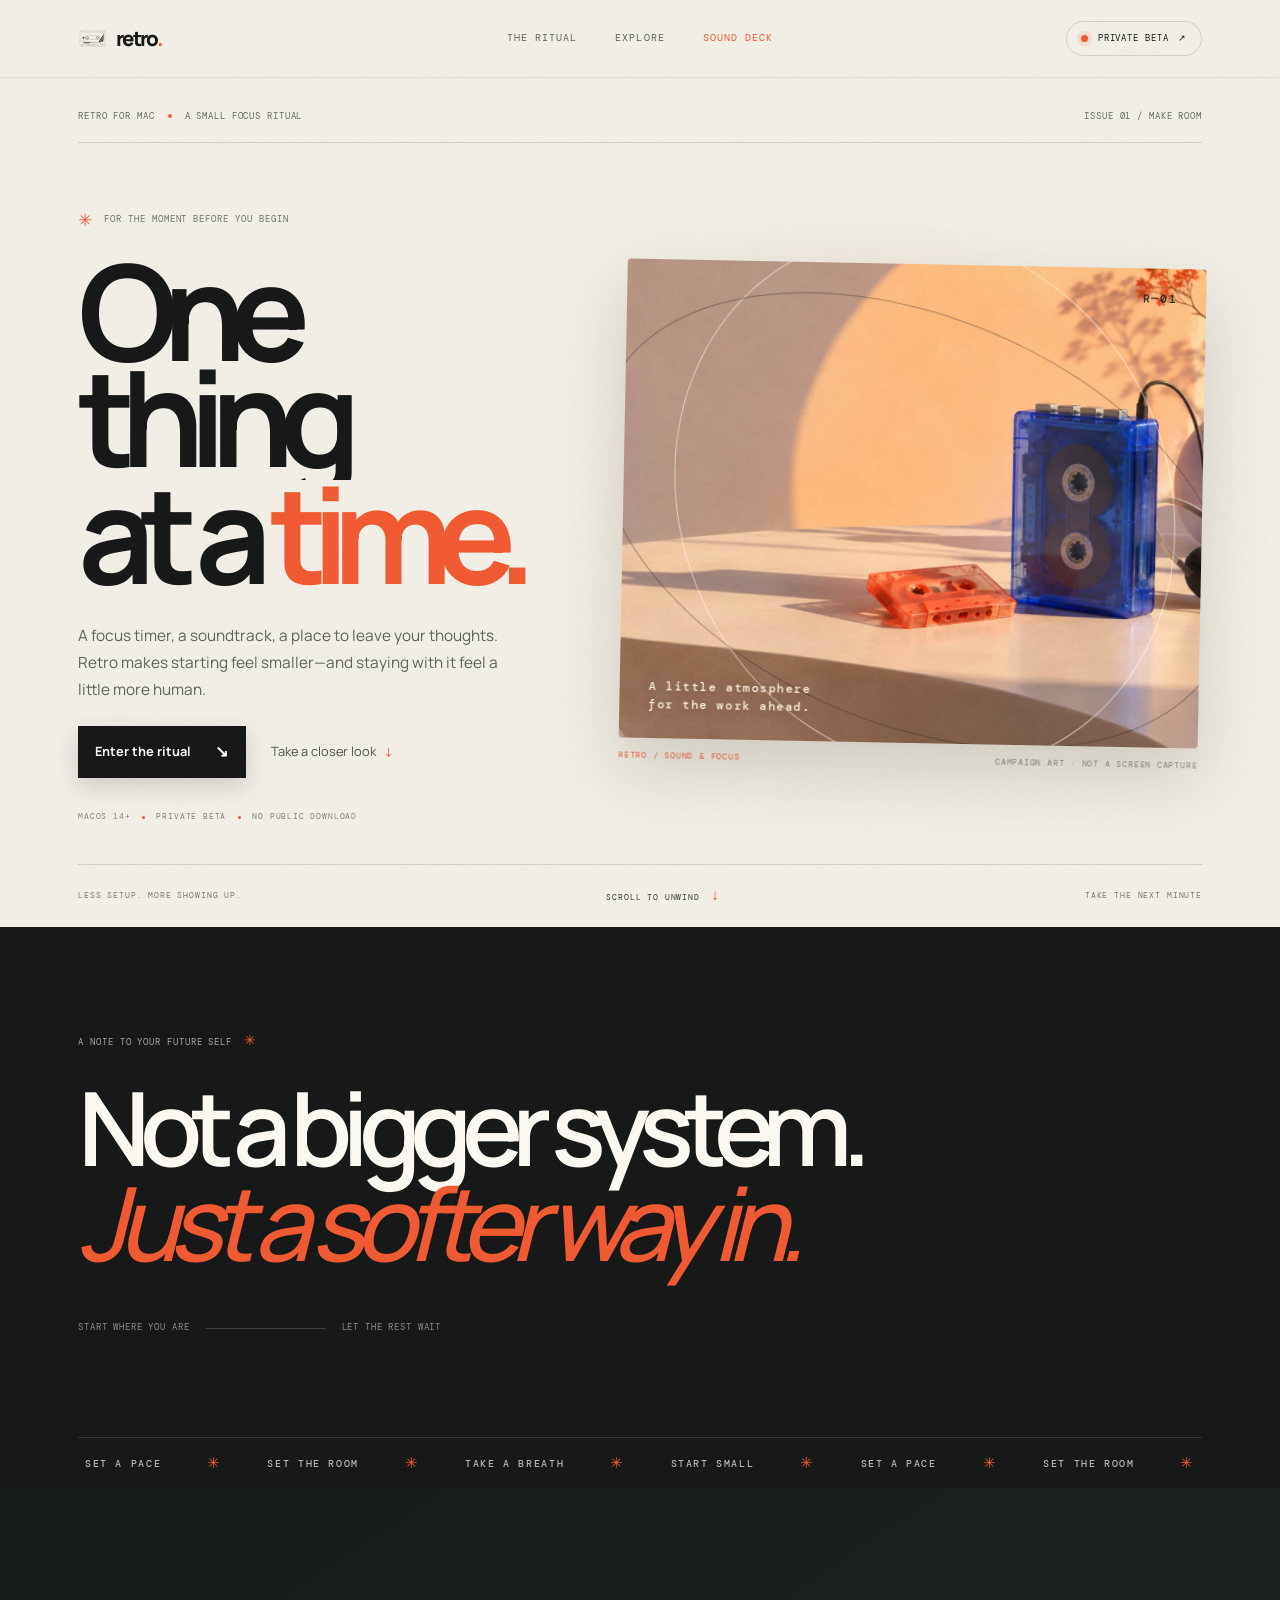
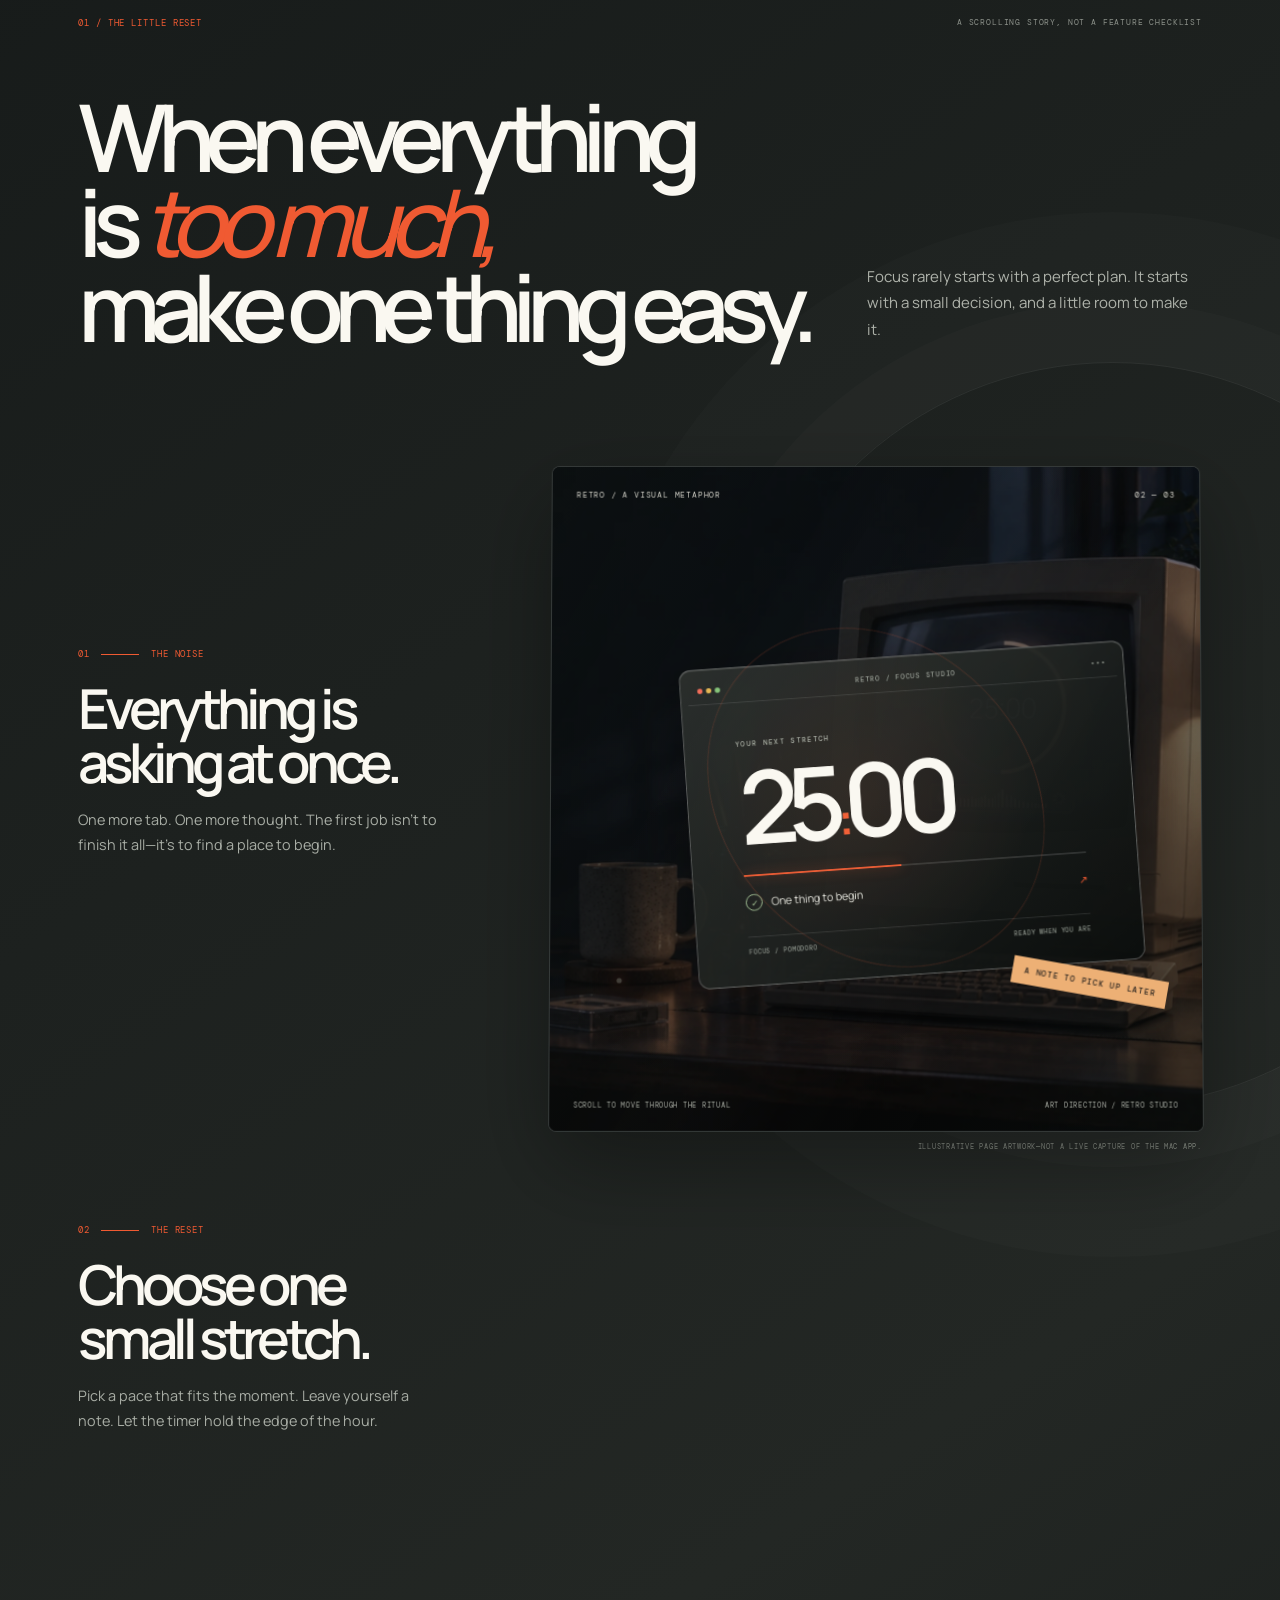
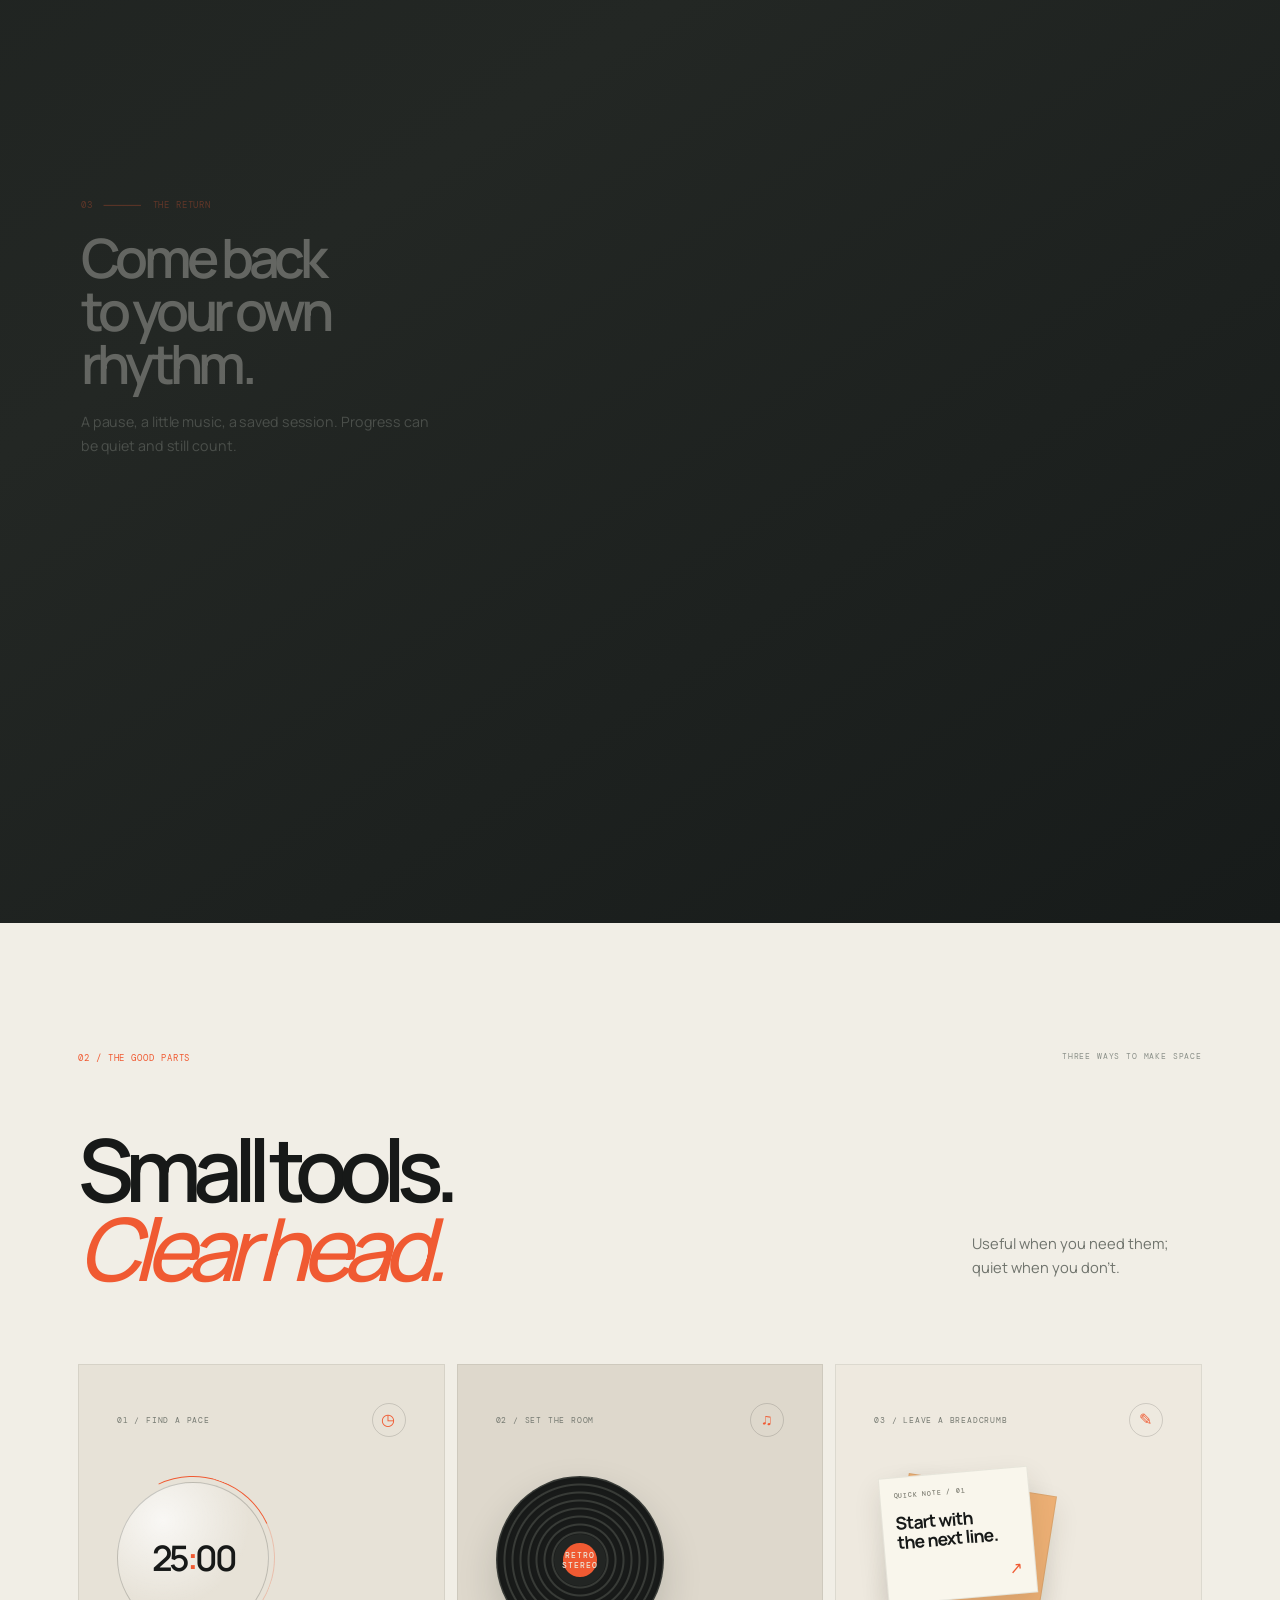
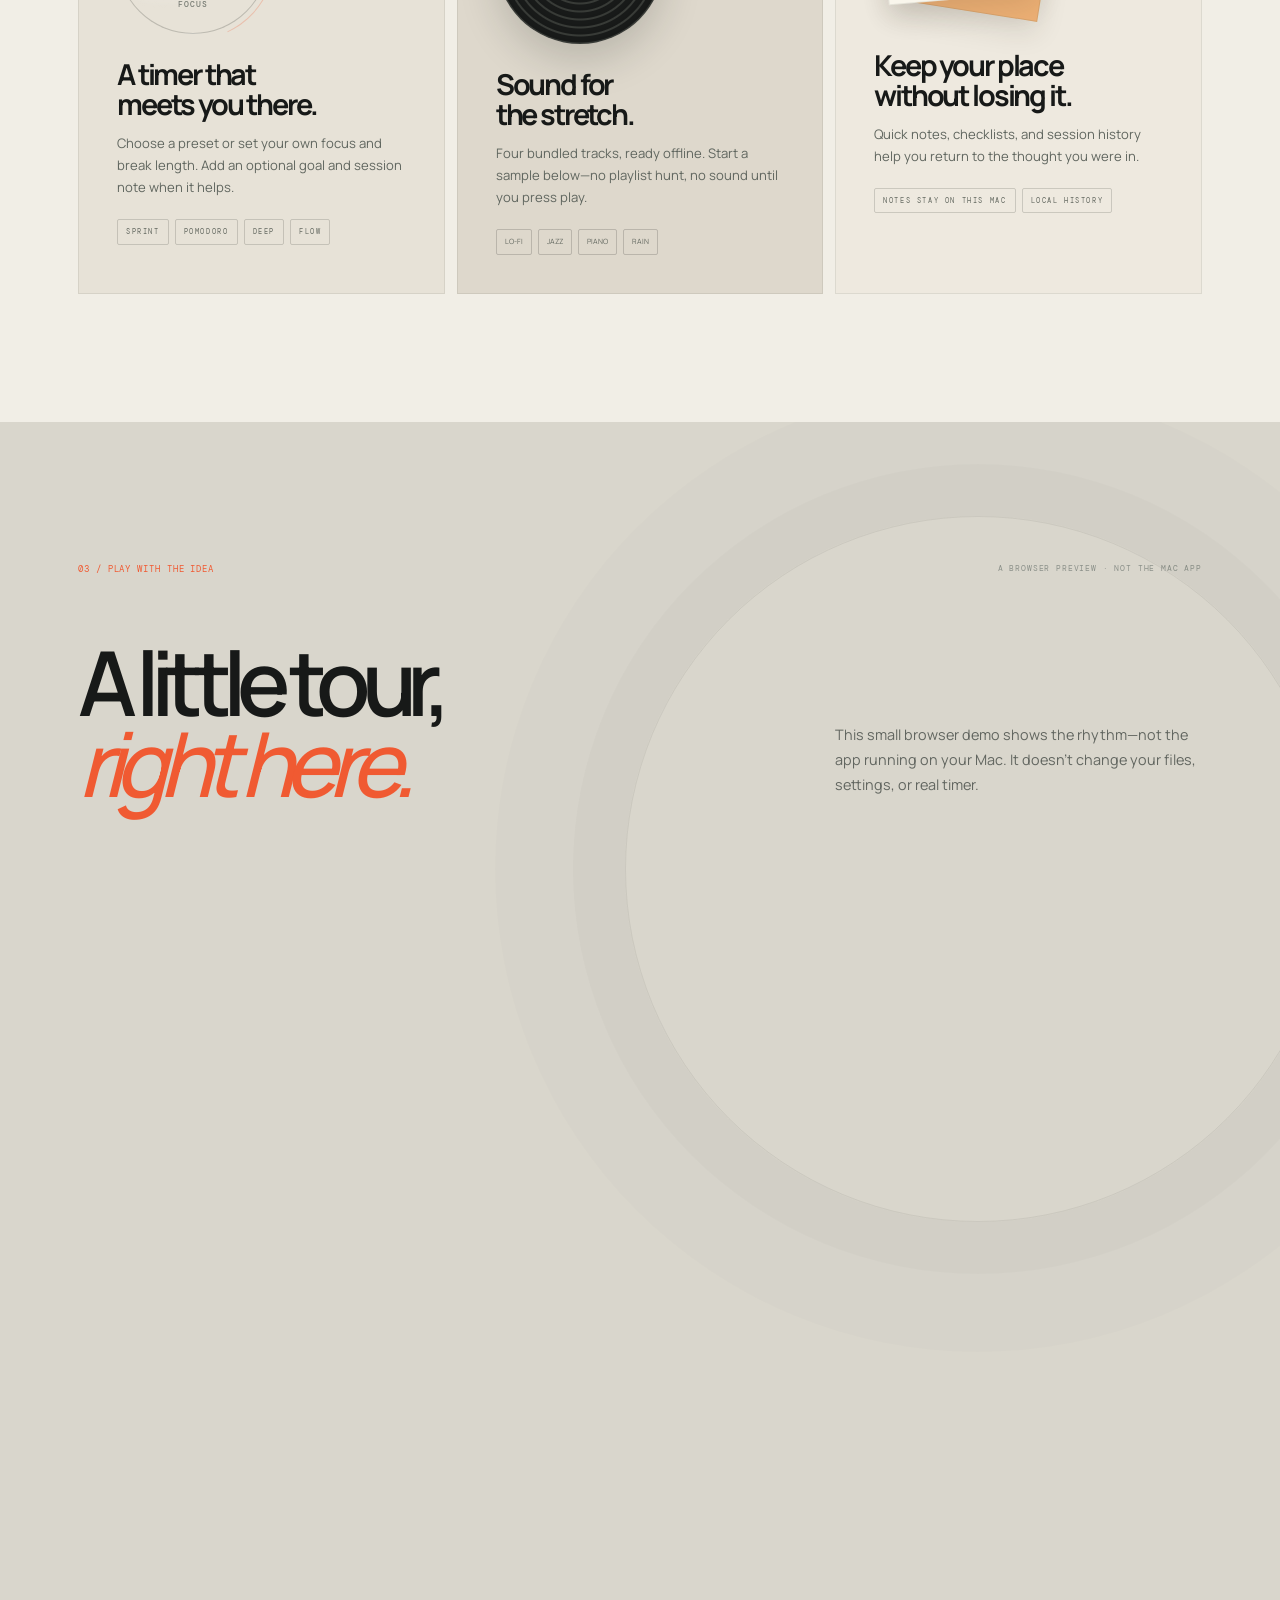
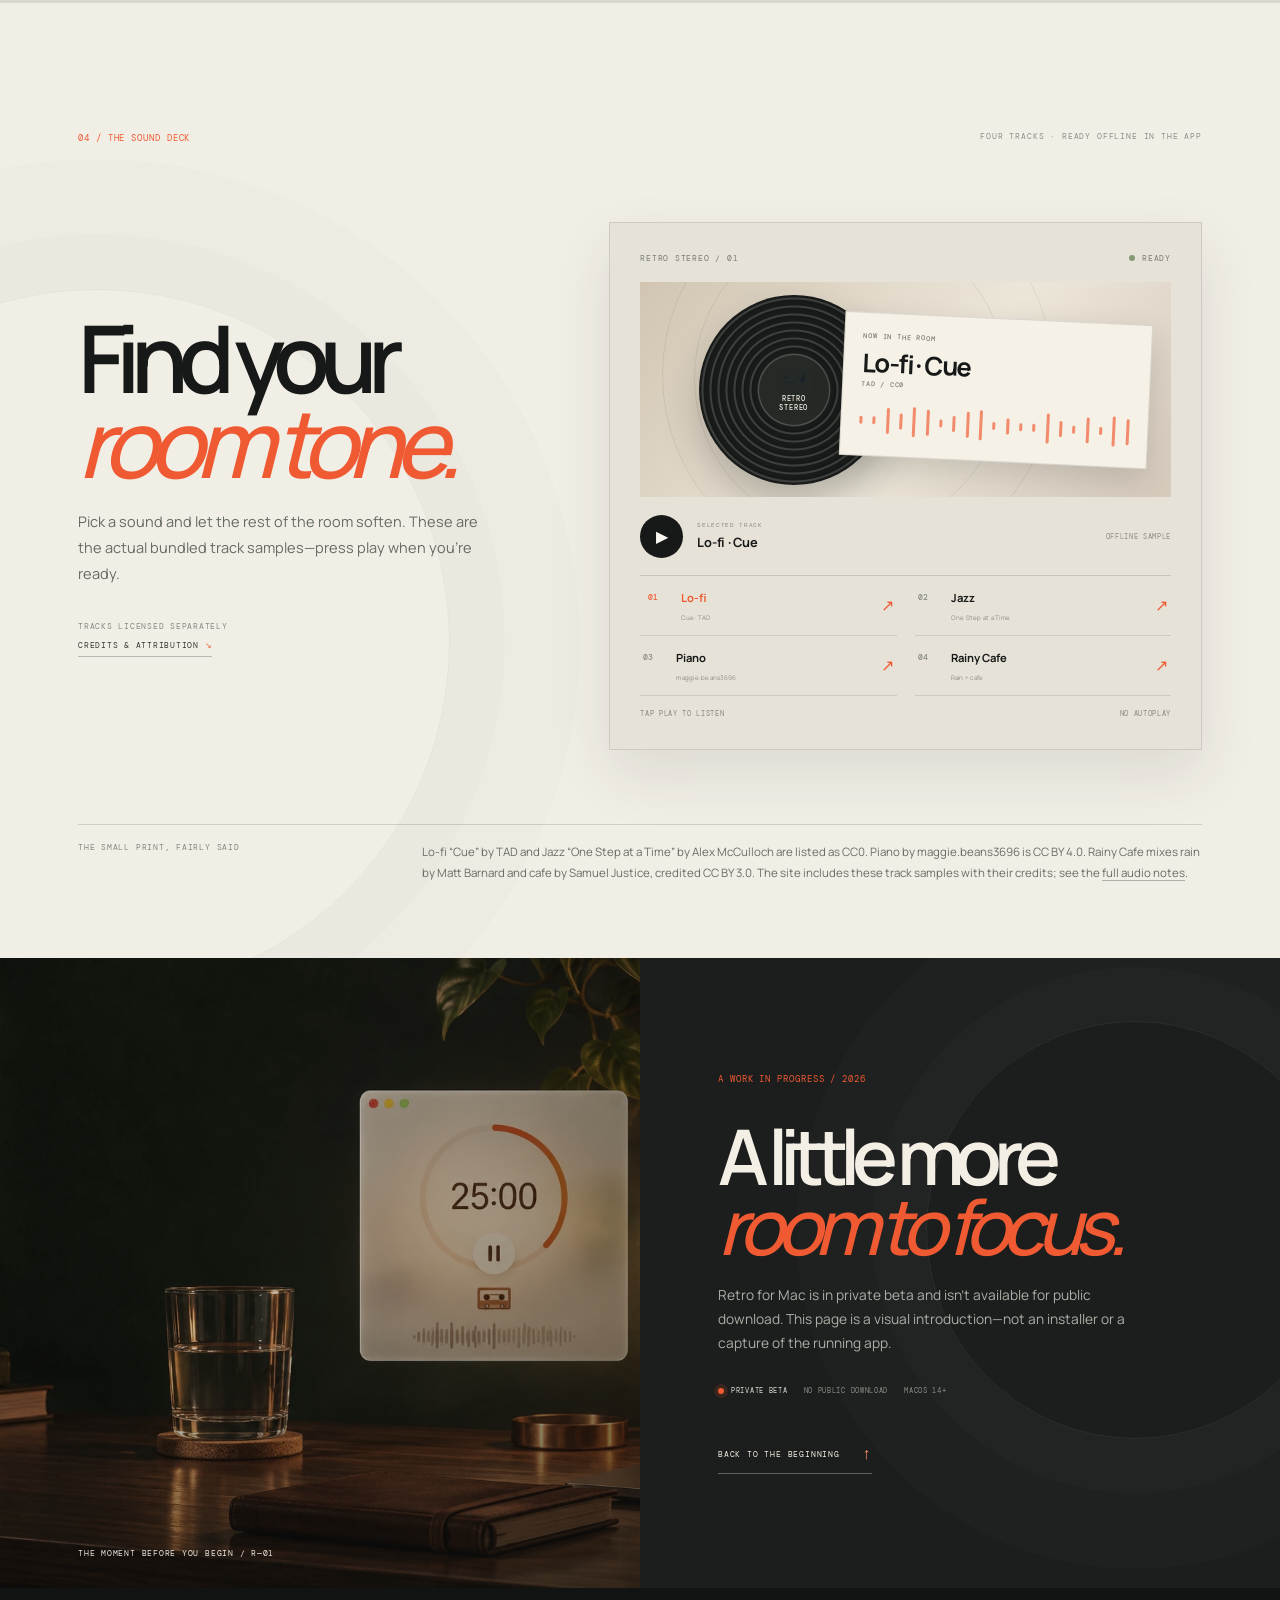
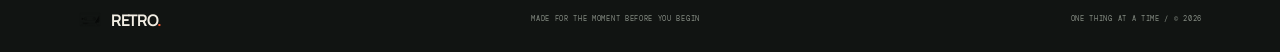
==== commit ec3c4234: "Make Retro story motion scroll-led" ====
--- a/docs/index.html
+++ b/docs/index.html
@@ -13,8 +13,8 @@
   <link rel="preconnect" href="https://fonts.googleapis.com">
   <link rel="preconnect" href="https://fonts.gstatic.com" crossorigin>
   <link href="https://fonts.googleapis.com/css2?family=DM+Mono:wght@400;500&family=Manrope:wght@400;500;600;700;800&display=swap" rel="stylesheet">
-  <link rel="stylesheet" href="styles.css?v=story-final-2">
-  <script defer src="script.js?v=6ea2fb5"></script>
+  <link rel="stylesheet" href="styles.css?v=story-cinema-1">
+  <script defer src="script.js?v=story-cinema-1"></script>
 </head>
 <body>
   <a class="skip-link" href="#main">Skip to content</a>
@@ -96,6 +96,8 @@
               <div class="return-copy"><span>04 / SOUND DECK</span><strong>SET THE<br>ROOM TONE.</strong><i>♫</i></div>
               <div class="return-caption">A LITTLE SPACE<br>TO COME BACK TO</div>
             </div>
+            <svg class="story-thread" viewBox="0 0 1000 600" preserveAspectRatio="none" aria-hidden="true"><path pathLength="1" d="M-40 470 C140 440 135 140 330 220 S510 520 660 310 S850 130 1040 70"/><circle cx="330" cy="220" r="5"/><circle cx="660" cy="310" r="5"/></svg>
+            <span class="story-flare" aria-hidden="true"></span>
             <div class="stage-bottom"><span>SCROLL TO MOVE THROUGH THE RITUAL</span><span>ART DIRECTION / RETRO STUDIO</span></div>
           </div>
           <p class="stage-disclaimer">Illustrative page artwork—not a live capture of the Mac app.</p>
--- a/docs/styles.css
+++ b/docs/styles.css
@@ -15,3 +15,25 @@
 @media(prefers-reduced-motion:reduce){*,*:before,*:after{scroll-behavior:auto!important;animation-duration:.01ms!important;animation-iteration-count:1!important;transition-duration:.01ms!important}.reveal{opacity:1;transform:none}.story-beat{opacity:1;transform:none}}
 .hero-art[data-parallax]{transform:perspective(1200px) rotateX(var(--tilt-x,0deg)) rotateY(var(--tilt-y,0deg)) rotate(1.1deg);transform-style:preserve-3d}.hero-art[data-parallax]:hover{transform:perspective(1200px) rotateX(var(--tilt-x,0deg)) rotateY(var(--tilt-y,0deg)) rotate(0deg) translateY(-5px)}
 @media(max-width:740px){.hero-art[data-parallax],.hero-art[data-parallax]:hover{transform:none}}
+
+/* A continuous, scroll-led arc: scattered thoughts gather into a focus orbit,
+   then resolve into sound. This is page art, not a capture of the Mac app. */
+.story-stage{--story-p:0;--photo-transform:scale(1.04);--photo-filter:saturate(.52) brightness(.62);--frame-transform:none;--noise-a-transform:none;--noise-b-transform:none;--noise-c-transform:none;--stamp-transform:none;--noise-a-opacity:1;--noise-b-opacity:1;--noise-c-opacity:1;--stamp-opacity:1;--focus-transform:none;--orbit-transform:none;--orbit-size:56%;--orbit-height:66%;--orbit-opacity:.38;--note-transform:none;--disc-transform:none;--return-transform:none;--caption-transform:none;--flare-left:10%;--flare-top:77%;--flare-scale:.65;--flare-opacity:.22;transform-style:preserve-3d}
+.stage-frame{background:radial-gradient(ellipse at 54% 48%,rgba(240,90,50,.12),transparent 55%),#121716;transform:var(--frame-transform);transition:transform .35s linear,box-shadow .6s var(--ease)}
+.stage-frame:after{content:"";position:absolute;inset:0;z-index:7;pointer-events:none;background:radial-gradient(ellipse at 48% 50%,rgba(240,90,50,.18),transparent 35%),linear-gradient(120deg,transparent 28%,rgba(255,244,220,.045) 49%,transparent 67%);mix-blend-mode:screen;opacity:.4}
+.stage-photo{transform:var(--photo-transform);filter:var(--photo-filter);transition:none}
+.noise-card-a{transform:var(--noise-a-transform);opacity:var(--noise-a-opacity)}.noise-card-b{transform:var(--noise-b-transform);opacity:var(--noise-b-opacity)}.noise-card-c{transform:var(--noise-c-transform);opacity:var(--noise-c-opacity)}.noise-stamp{transform:var(--stamp-transform);opacity:var(--stamp-opacity)}
+.focus-window{transform:var(--focus-transform)}.focus-orbit{width:var(--orbit-size);height:var(--orbit-height);transform:var(--orbit-transform);opacity:var(--orbit-opacity)}.focus-note{transform:var(--note-transform)}
+.return-disc{transform:var(--disc-transform);animation:none}.return-copy{transform:var(--return-transform);transition:transform .35s linear}.return-caption{transform:var(--caption-transform)}
+.story-thread{position:absolute;inset:0;z-index:6;width:100%;height:100%;overflow:visible;pointer-events:none;opacity:.7}
+.story-thread path{fill:none;stroke:rgba(255,156,105,.7);stroke-width:1.2;stroke-dasharray:1;stroke-dashoffset:calc(1 - var(--story-p));filter:drop-shadow(0 0 7px rgba(240,90,50,.6))}
+.story-thread circle{fill:#ff9c69;filter:drop-shadow(0 0 9px rgba(240,90,50,.9));opacity:var(--story-p)}
+.story-flare{position:absolute;z-index:6;left:var(--flare-left);top:var(--flare-top);width:8px;height:8px;border-radius:50%;background:#fff0d6;box-shadow:0 0 16px 5px rgba(240,90,50,.46),0 0 52px 18px rgba(240,90,50,.16);opacity:var(--flare-opacity);transform:scale(var(--flare-scale));pointer-events:none}
+.story-stage[data-stage="0"] .focus-layer,.story-stage[data-stage="0"] .return-layer,.story-stage[data-stage="1"] .return-layer,.story-stage[data-stage="2"] .focus-layer{pointer-events:none}
+@media(max-width:900px){.story-stage{transform:none}.stage-frame{transform:none}.story-thread{opacity:.42}.noise-card{min-width:125px;padding:11px}.focus-window{width:82%}}
+@media(max-width:560px){.story-thread{opacity:.26}.story-flare{width:6px;height:6px}.noise-card-a{left:6%}.noise-card-b{right:5%}.noise-card-c{left:15%}}
+@media(prefers-reduced-motion:reduce){.story-thread,.story-flare{display:none}.stage-frame,.stage-photo,.noise-card-a,.noise-card-b,.noise-card-c,.noise-stamp,.focus-window,.focus-orbit,.focus-note,.return-disc,.return-copy,.return-caption{transform:none!important;transition:none!important}}
+/* Scroll-driven transforms must track the finger/wheel directly, not trail it. */
+.stage-frame,.stage-photo,.noise-card-a,.noise-card-b,.noise-card-c,.noise-stamp,.focus-window,.focus-note,.return-disc,.return-copy,.return-caption{transition:none}
+#story-stage .focus-window{transform:var(--focus-transform)}
+#story-stage[data-stage="2"] .stage-photo{transform:var(--photo-transform);filter:var(--photo-filter)}
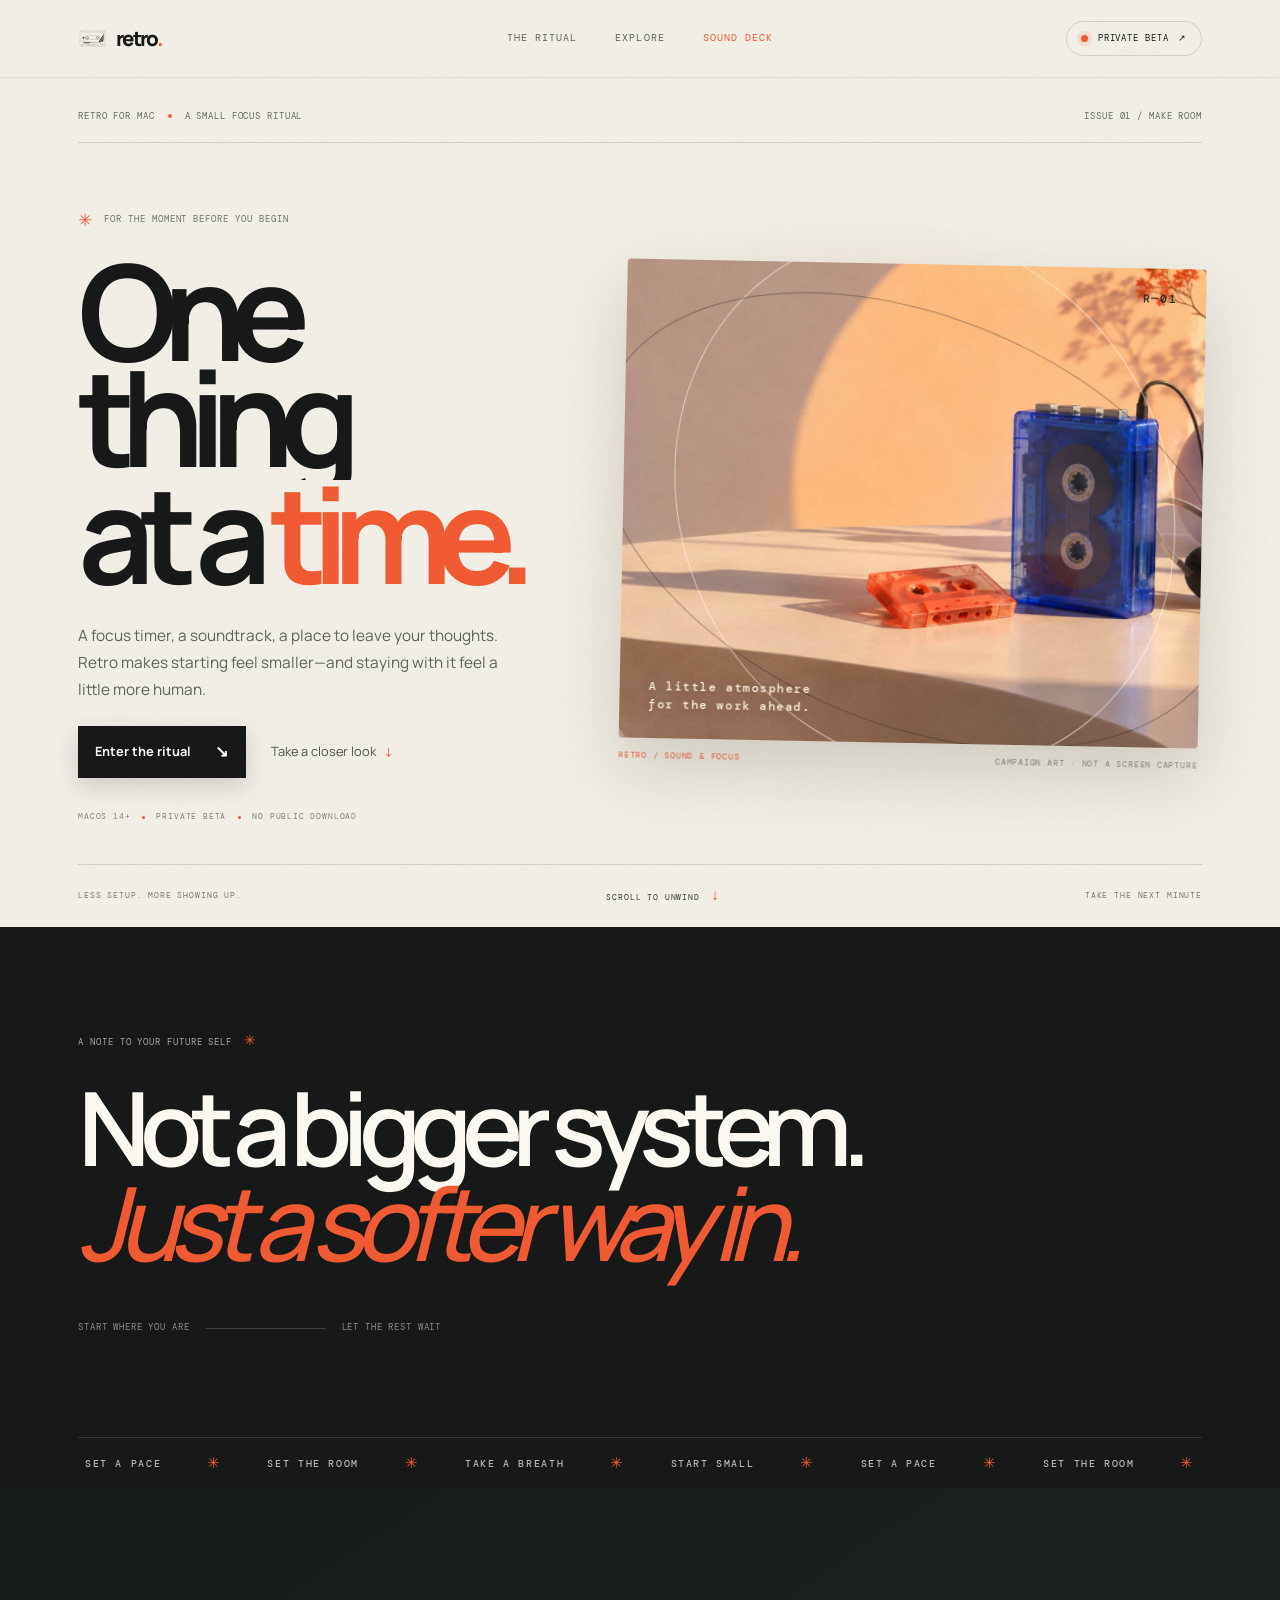
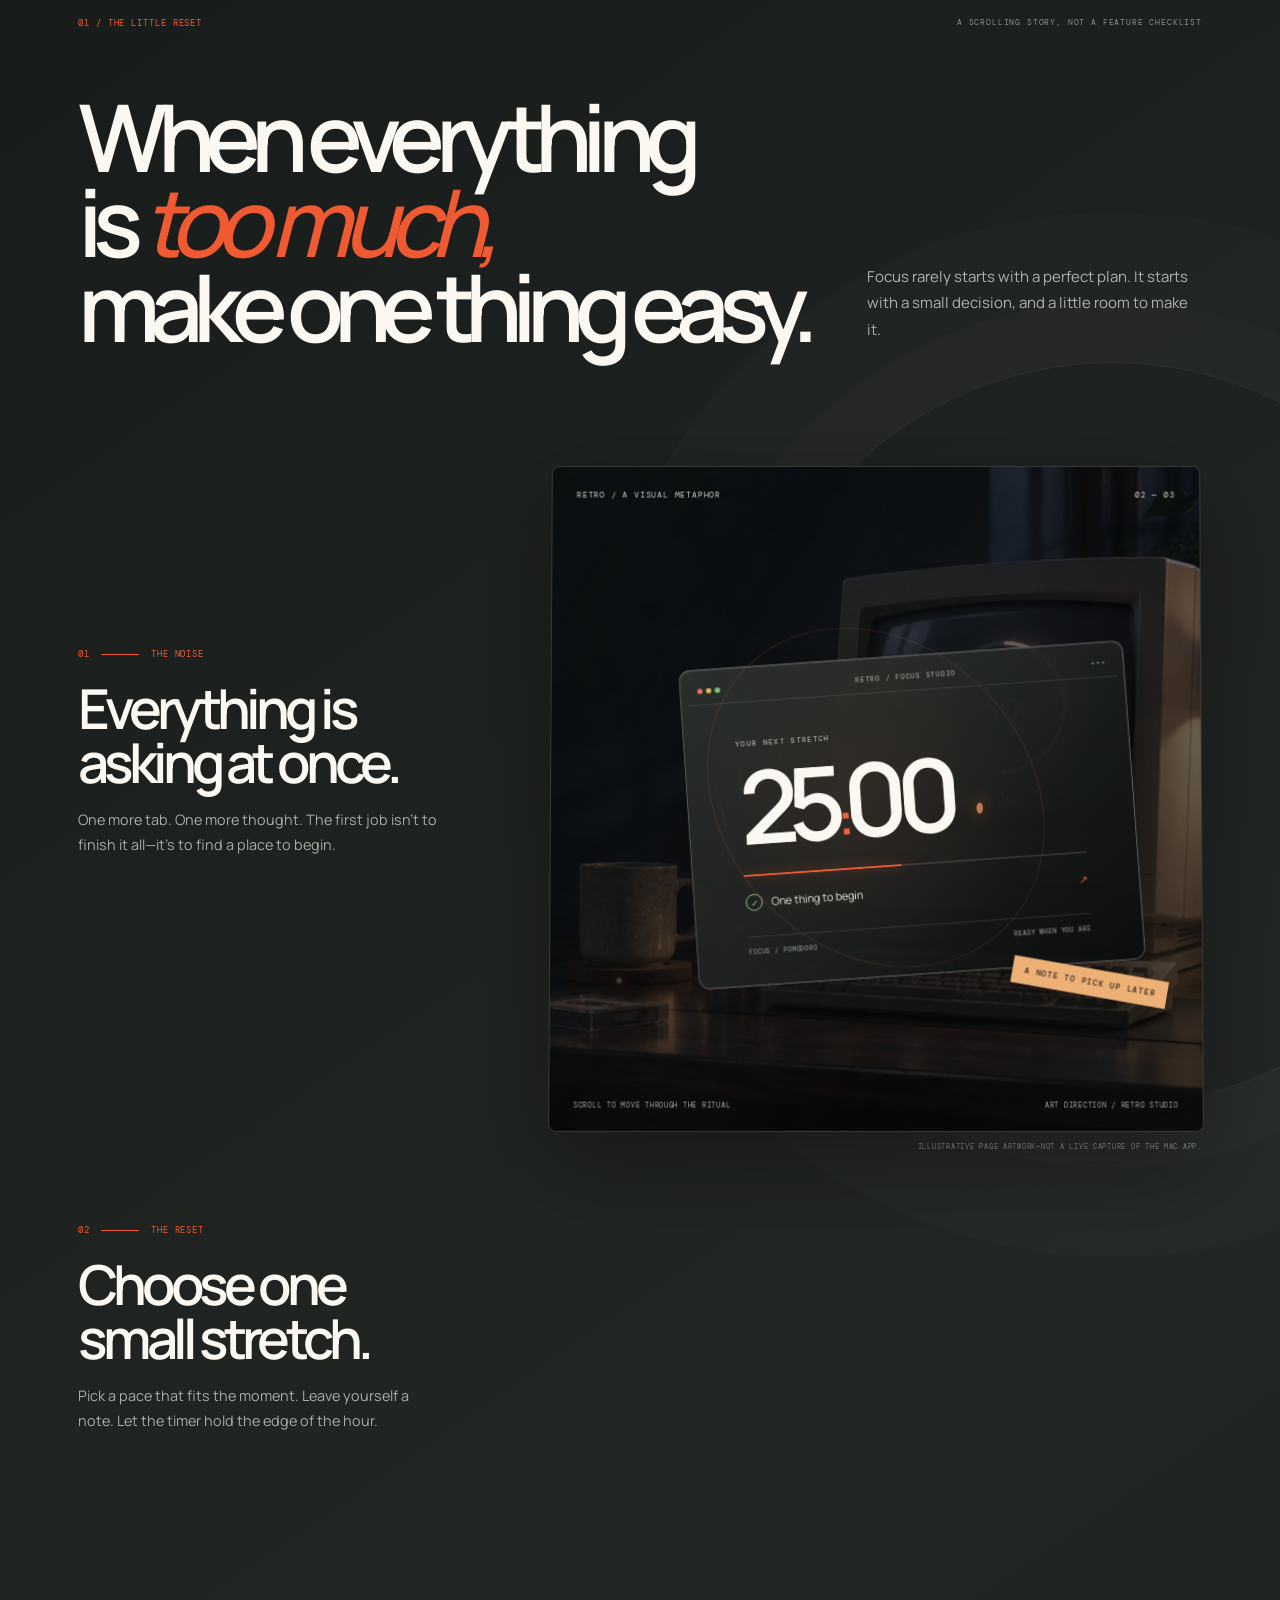
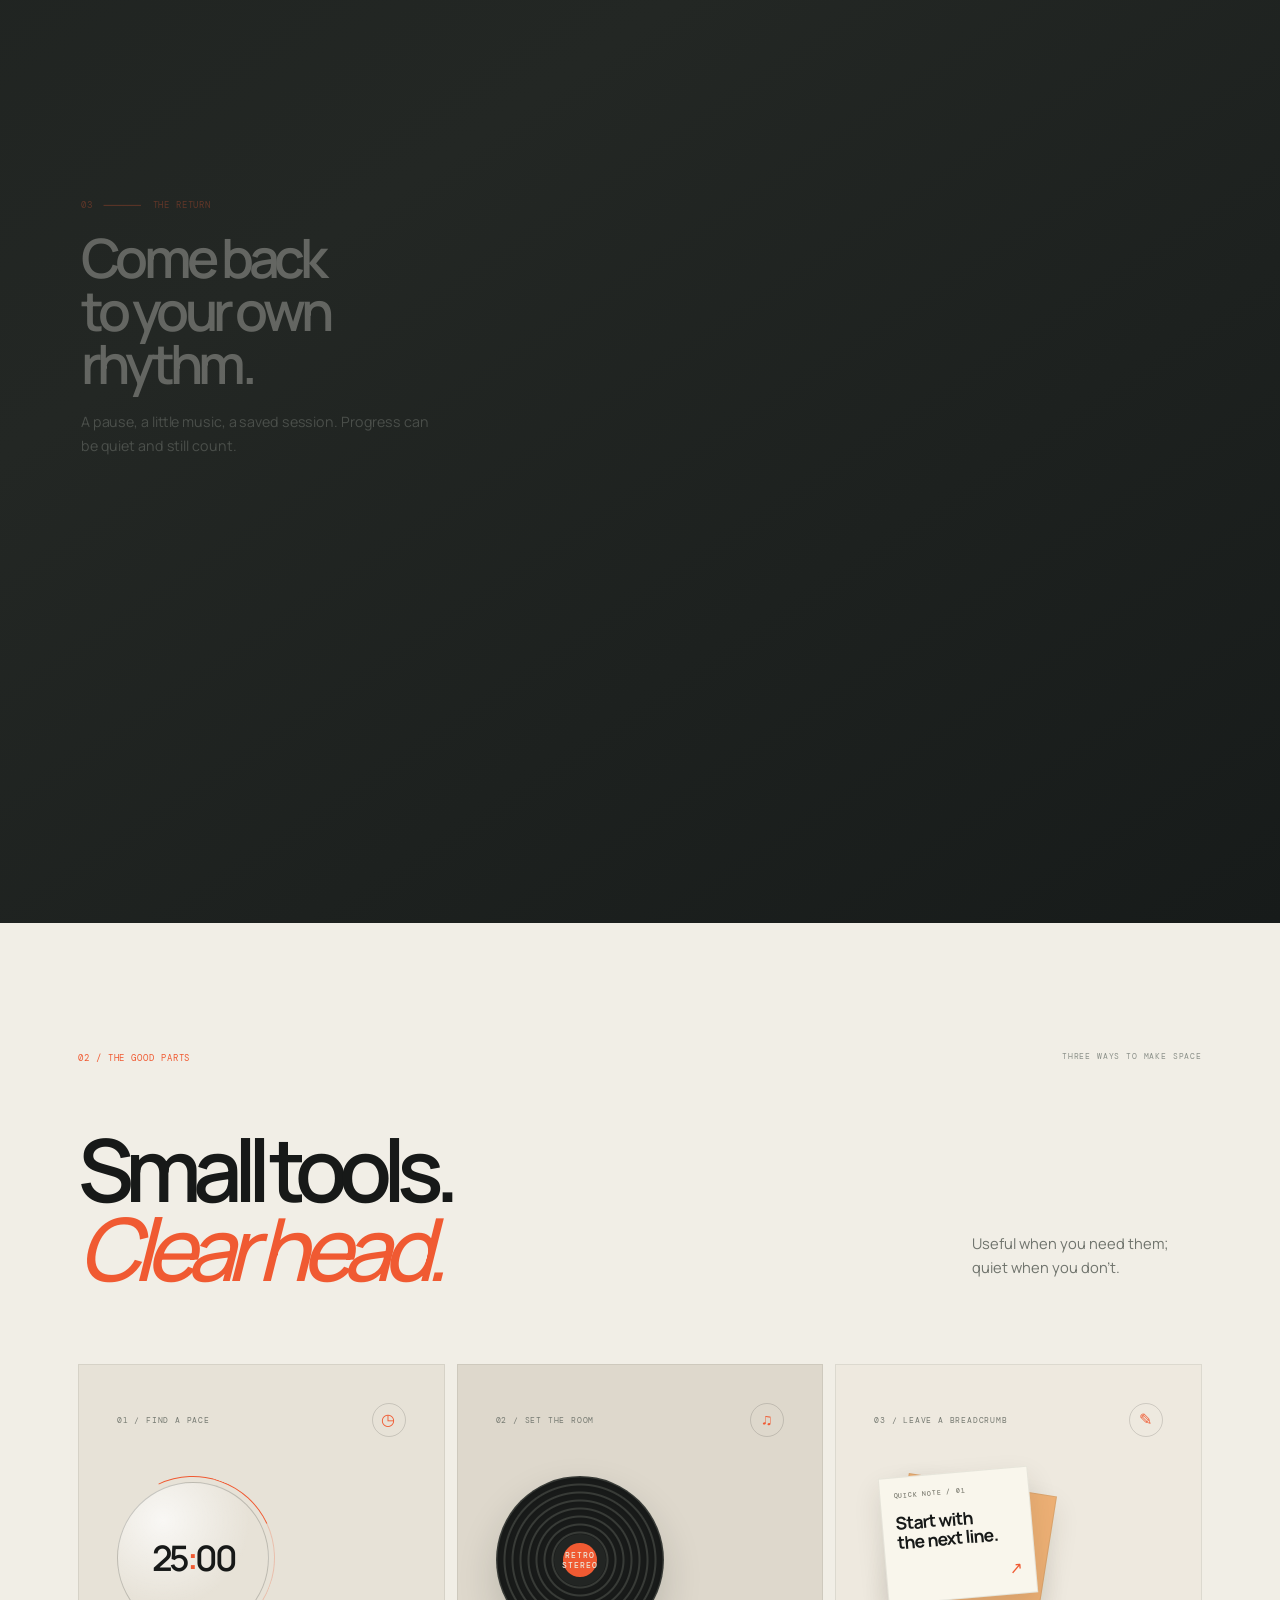
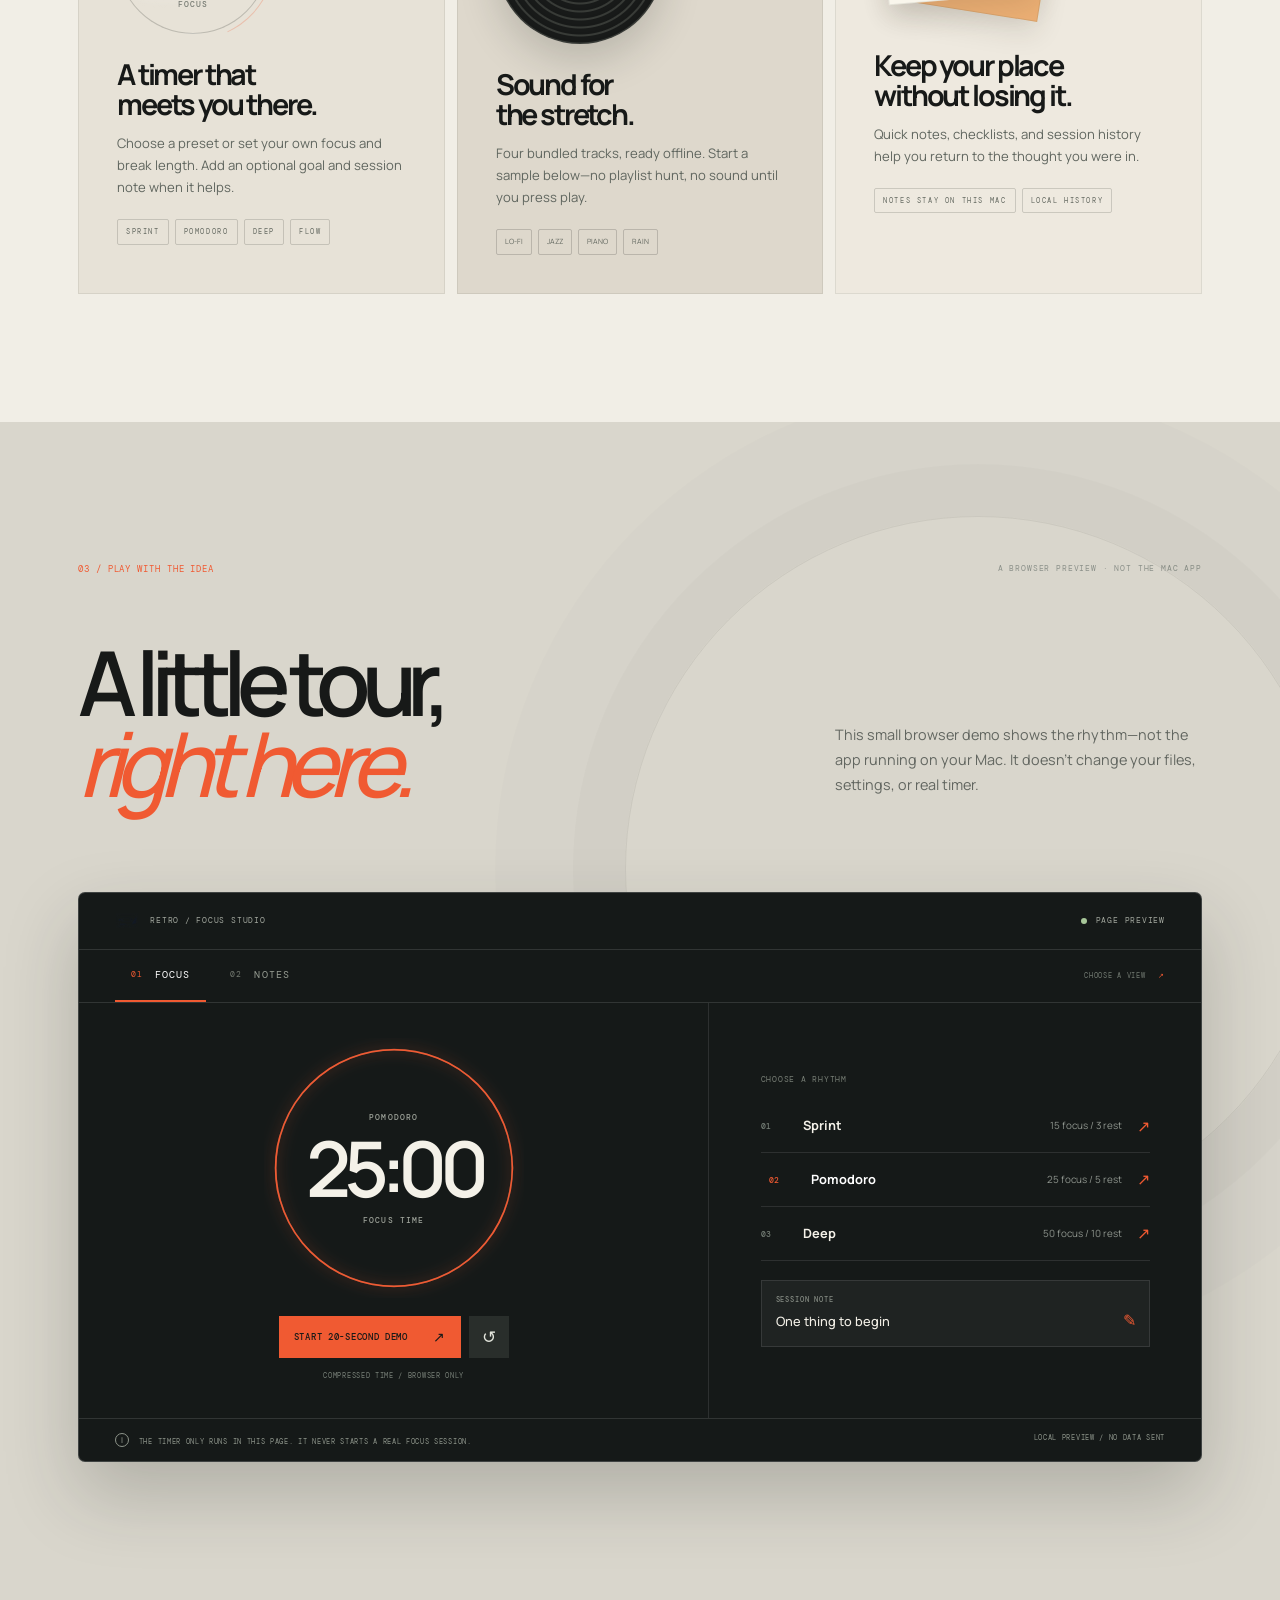
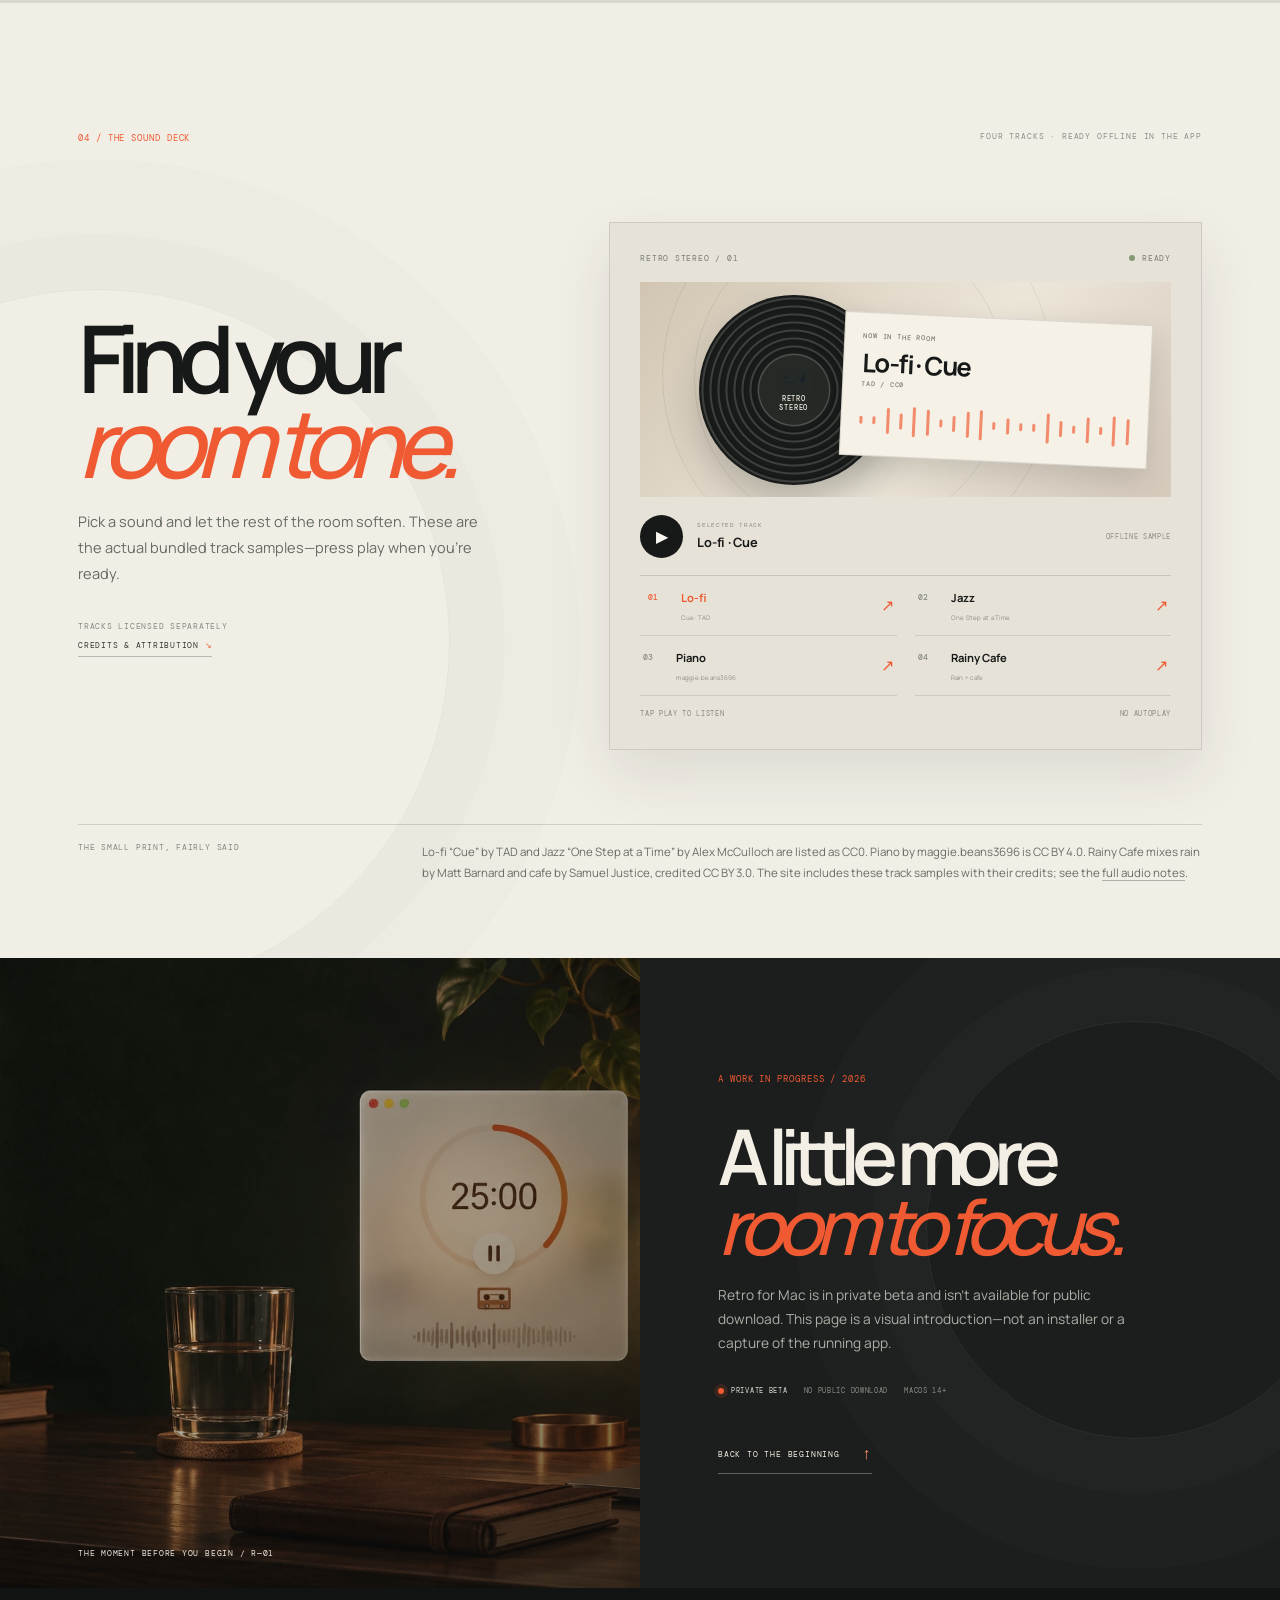
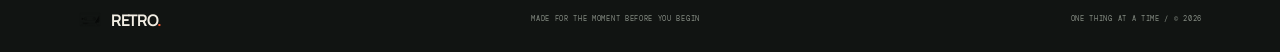
==== commit 62bc4657: "Refresh story motion assets" ====
--- a/docs/index.html
+++ b/docs/index.html
@@ -13,8 +13,8 @@
   <link rel="preconnect" href="https://fonts.googleapis.com">
   <link rel="preconnect" href="https://fonts.gstatic.com" crossorigin>
   <link href="https://fonts.googleapis.com/css2?family=DM+Mono:wght@400;500&family=Manrope:wght@400;500;600;700;800&display=swap" rel="stylesheet">
-  <link rel="stylesheet" href="styles.css?v=story-cinema-1">
-  <script defer src="script.js?v=story-cinema-1"></script>
+  <link rel="stylesheet" href="styles.css?v=story-cinema-2">
+  <script defer src="script.js?v=story-cinema-2"></script>
 </head>
 <body>
   <a class="skip-link" href="#main">Skip to content</a>
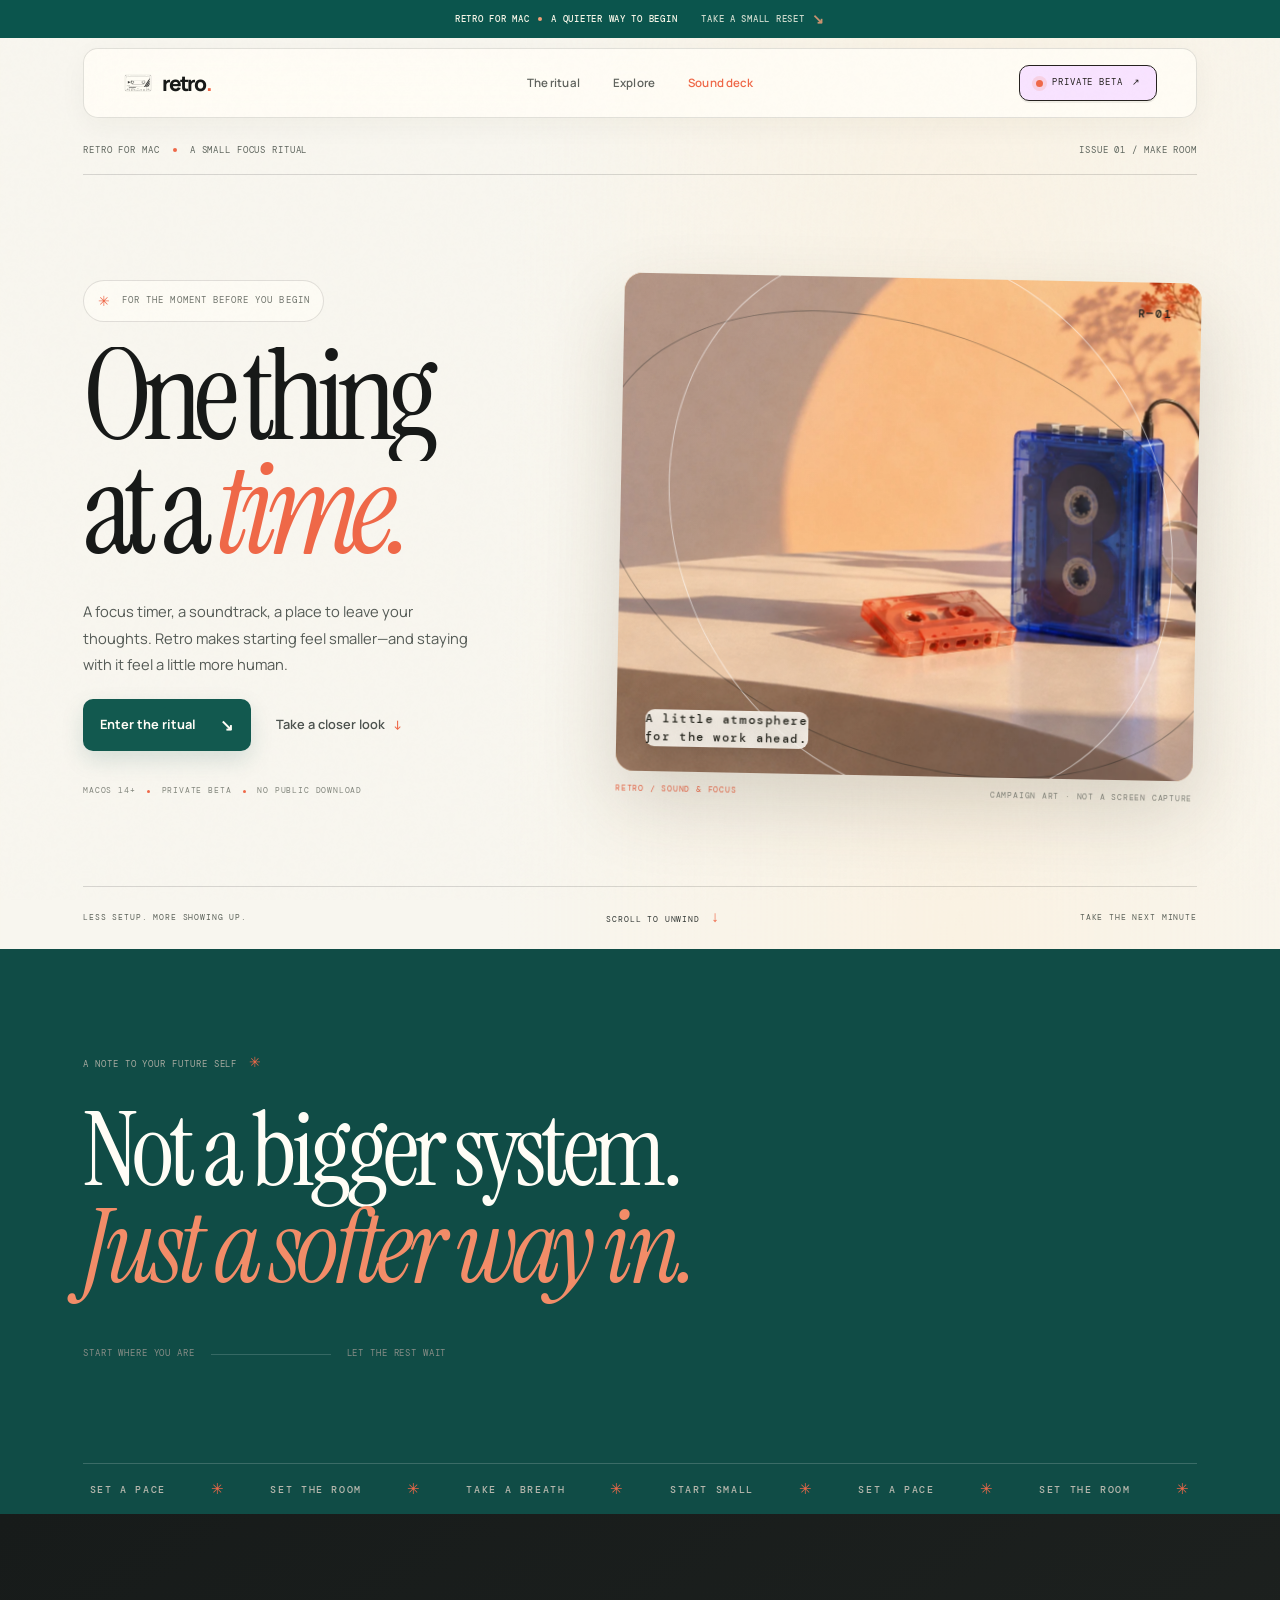
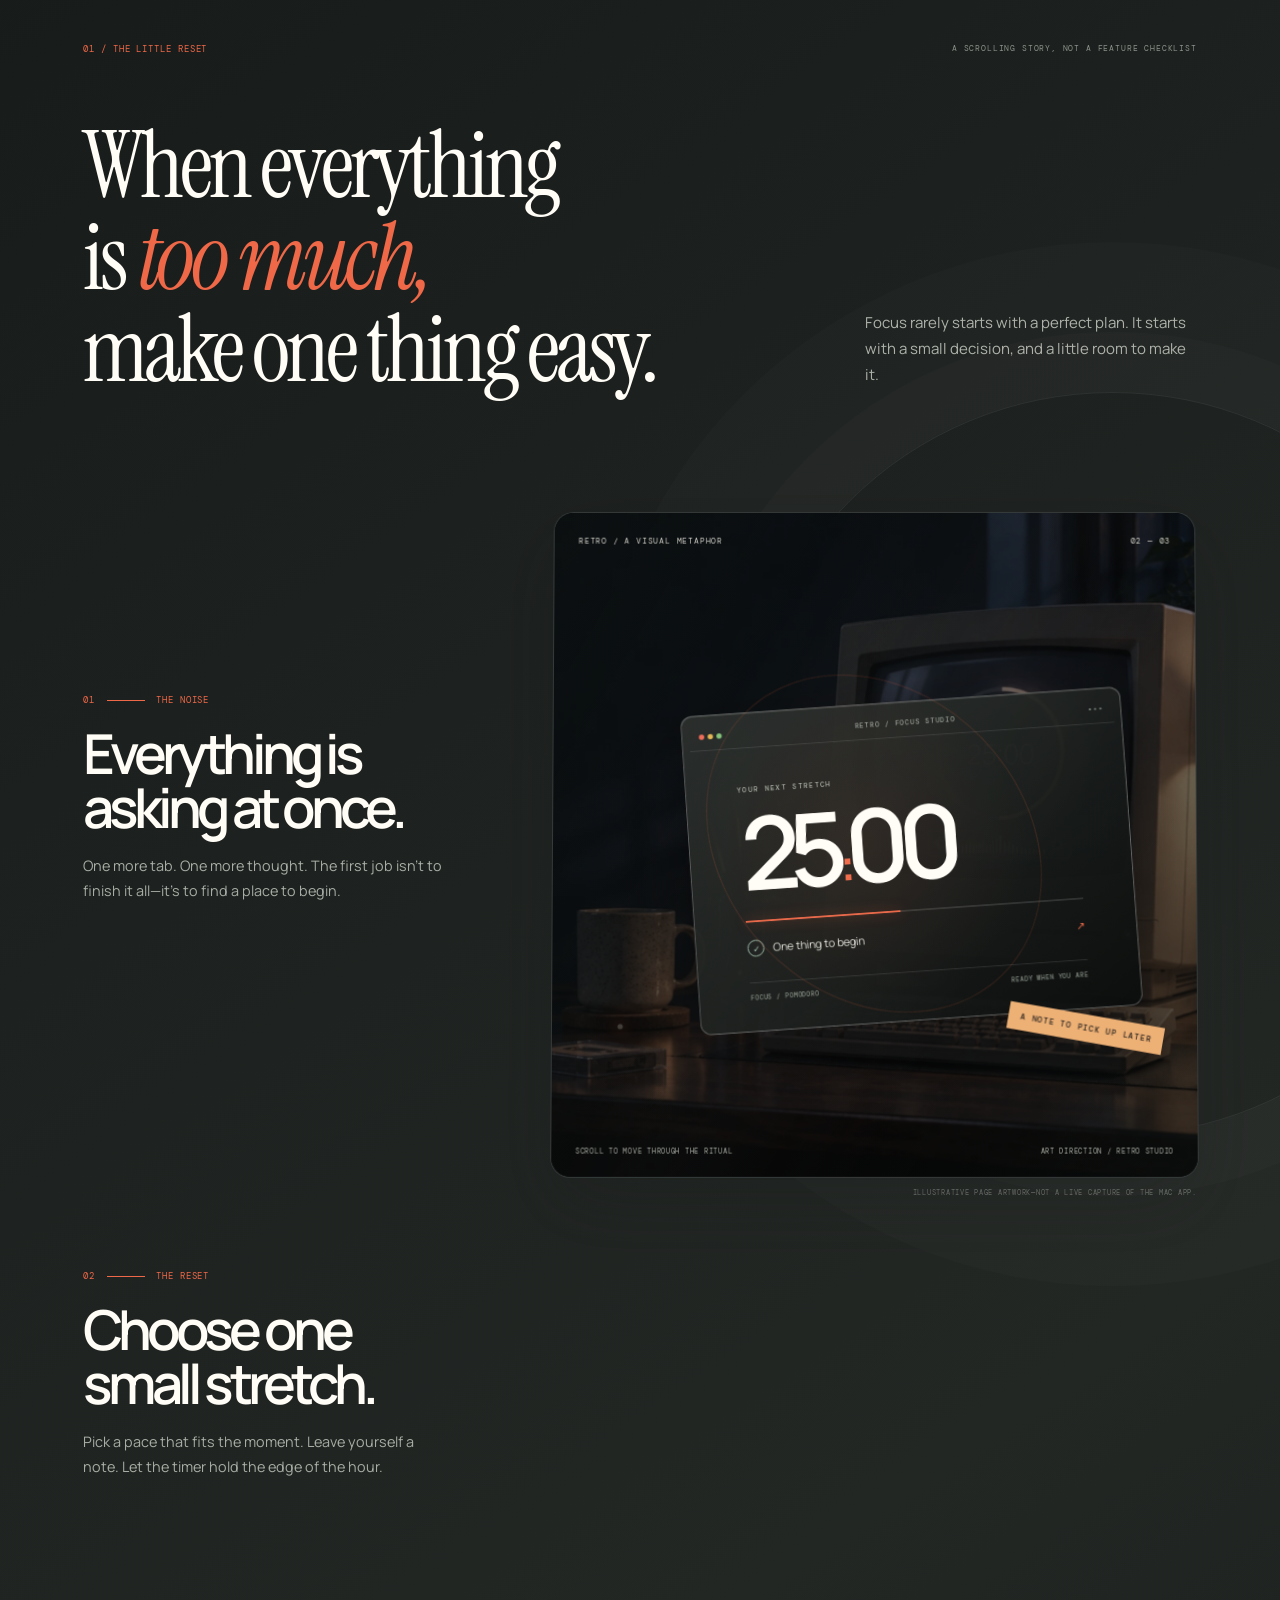
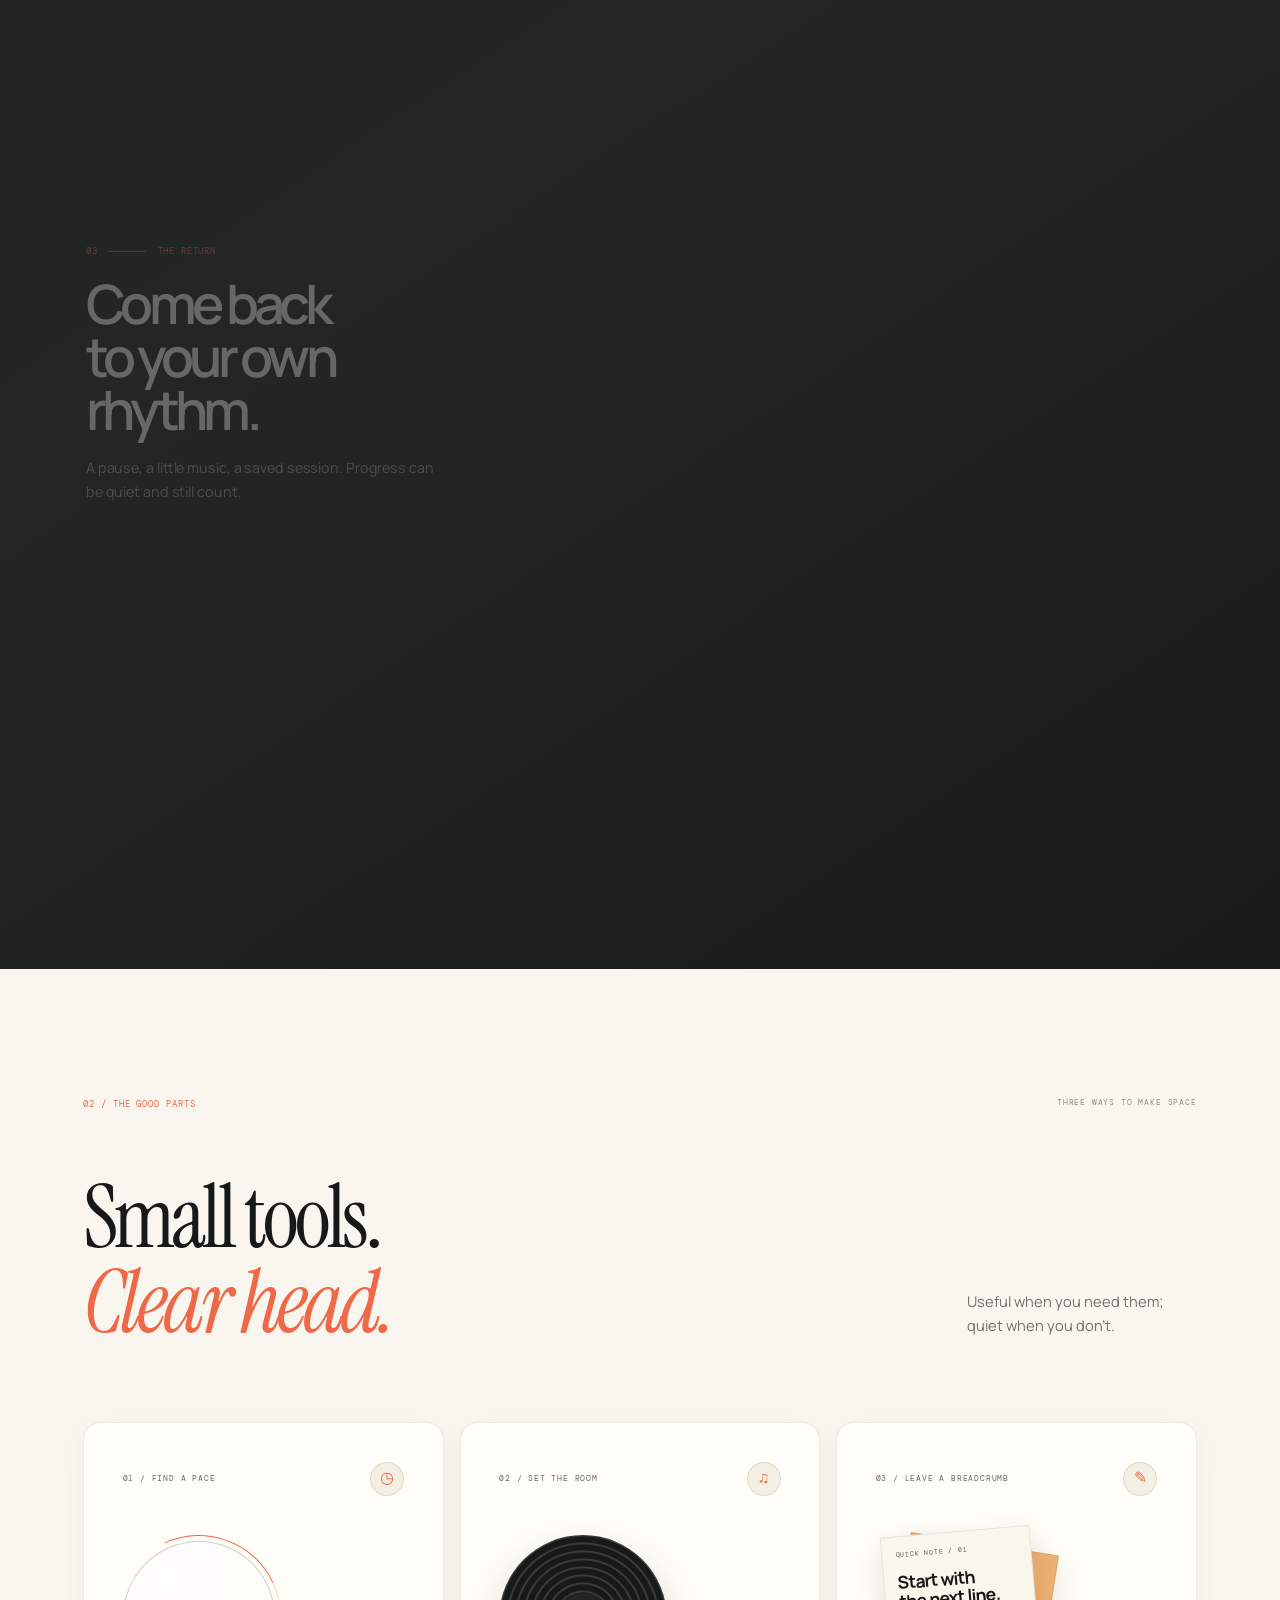
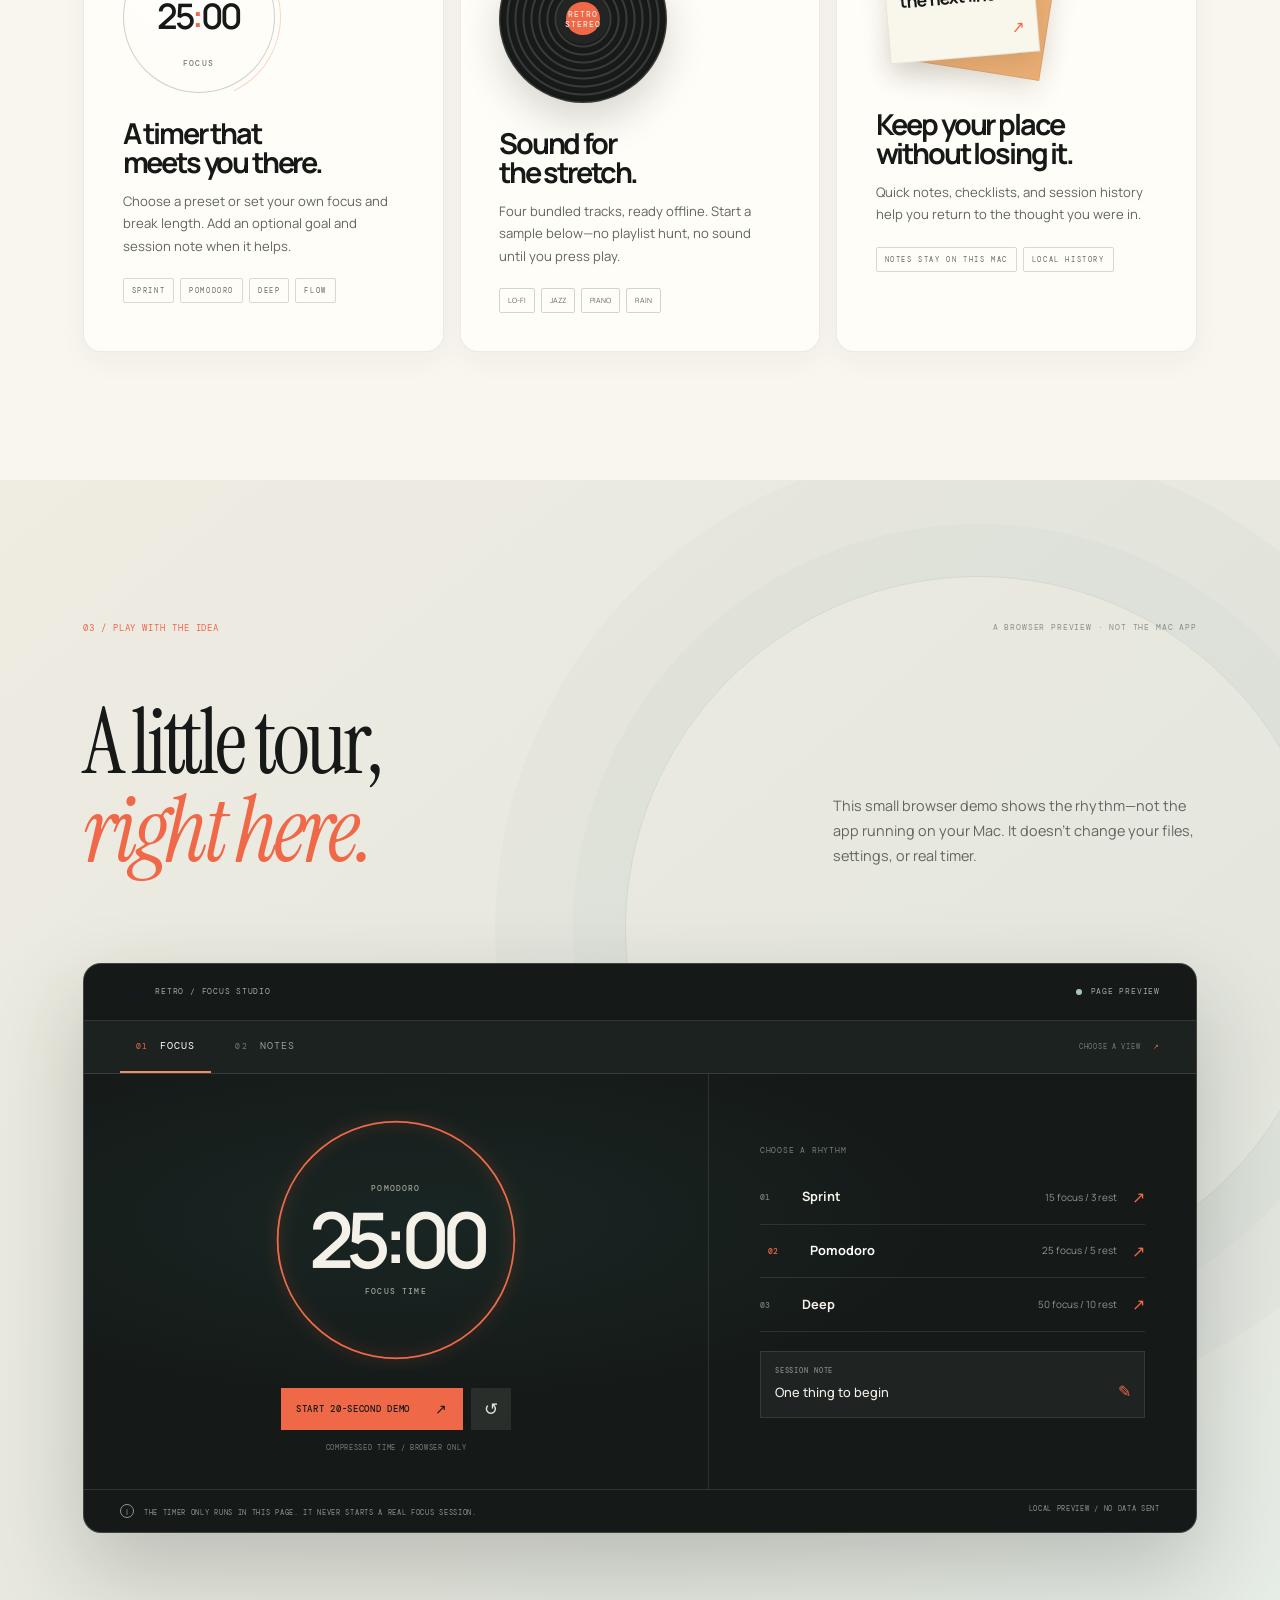
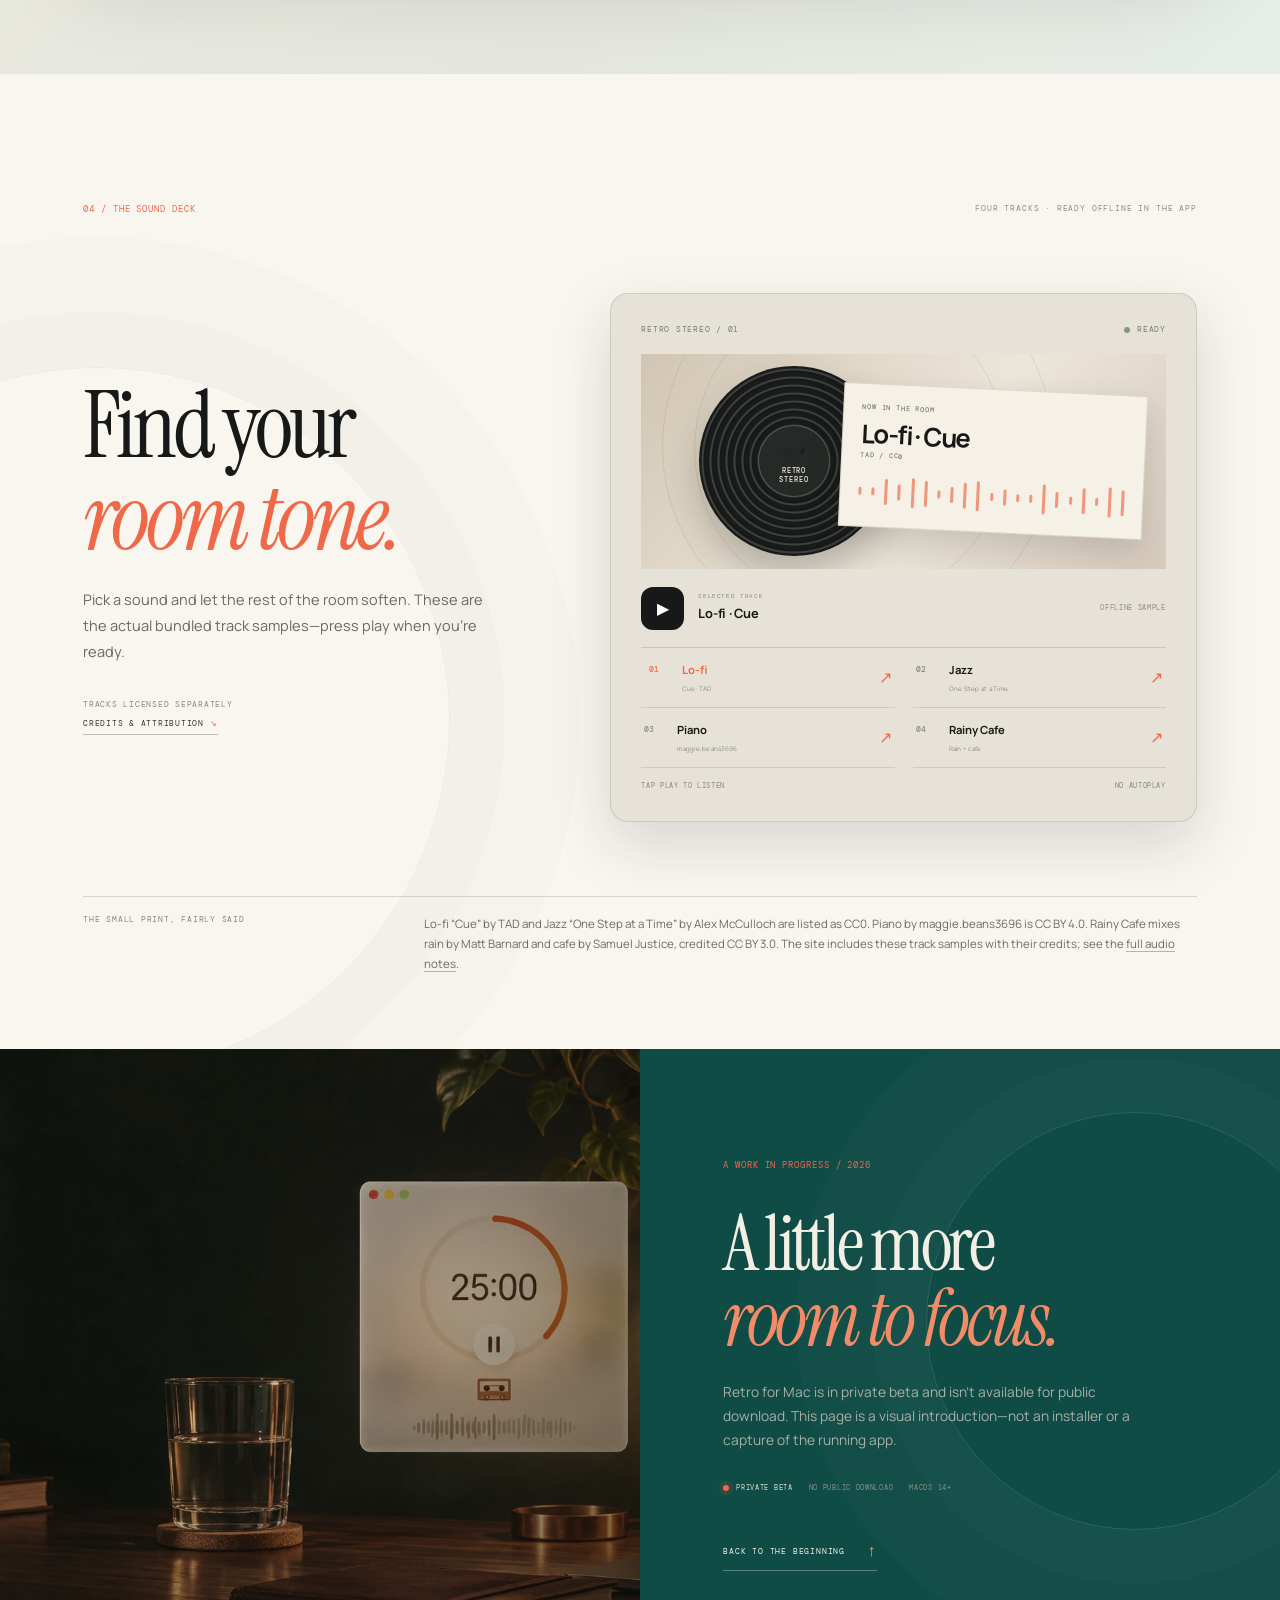
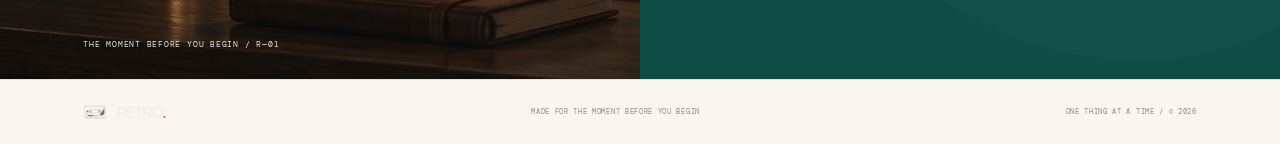
==== commit 09c7b815: "Polish Retro website visual design" ====
--- a/docs/index.html
+++ b/docs/index.html
@@ -12,13 +12,14 @@
   <link rel="icon" type="image/png" href="assets/retro-icon.png">
   <link rel="preconnect" href="https://fonts.googleapis.com">
   <link rel="preconnect" href="https://fonts.gstatic.com" crossorigin>
-  <link href="https://fonts.googleapis.com/css2?family=DM+Mono:wght@400;500&family=Manrope:wght@400;500;600;700;800&display=swap" rel="stylesheet">
-  <link rel="stylesheet" href="styles.css?v=story-cinema-2">
-  <script defer src="script.js?v=story-cinema-2"></script>
+  <link href="https://fonts.googleapis.com/css2?family=DM+Mono:wght@400;500&family=Instrument+Serif:ital@0;1&family=Manrope:wght@400;500;600;700;800&display=swap" rel="stylesheet">
+  <link rel="stylesheet" href="styles.css?v=flow-inspired-1">
+  <script defer src="script.js?v=flow-inspired-1"></script>
 </head>
 <body>
   <a class="skip-link" href="#main">Skip to content</a>
   <div class="reading-line" aria-hidden="true"><span id="progress"></span></div>
+  <div class="site-ribbon"><span>RETRO FOR MAC <i></i> A QUIETER WAY TO BEGIN</span><a href="#ritual">Take a small reset <b>↘</b></a></div>
   <header class="site-header">
     <a class="brand" href="#top" aria-label="Retro home"><img src="assets/retro-mark.png" alt=""><span>retro<span class="brand-dot">.</span></span></a>
     <nav class="nav-links" aria-label="Main navigation"><a href="#ritual">The ritual</a><a href="#try">Explore</a><a href="#sound">Sound deck</a></nav>
--- a/docs/styles.css
+++ b/docs/styles.css
@@ -1,5 +1,5 @@
 :root{color-scheme:light;--paper:#f1eee6;--paper-deep:#e7e2d7;--ink:#171918;--ink-soft:#282c2a;--muted:#777a73;--muted-light:#a9aaa3;--line:rgba(23,25,24,.15);--line-light:rgba(255,255,255,.15);--orange:#f05a32;--orange-light:#ff8965;--blue:#92aef0;--green:#a7c799;--cream:#faf8f1;--sans:'Manrope',Inter,-apple-system,BlinkMacSystemFont,'Segoe UI',sans-serif;--mono:'DM Mono',SFMono-Regular,Consolas,monospace;--gutter:clamp(22px,6.1vw,100px);--max:1500px;--ease:cubic-bezier(.22,.72,.18,1)}
-*{box-sizing:border-box}html{scroll-behavior:smooth;scroll-padding-top:86px}body{margin:0;background:var(--paper);color:var(--ink);font-family:var(--sans);font-size:16px;line-height:1.55;overflow-x:hidden}body:before{content:"";position:fixed;inset:0;z-index:90;pointer-events:none;opacity:.055;background-image:url("data:image/svg+xml,%3Csvg viewBox='0 0 180 180' xmlns='http://www.w3.org/2000/svg'%3E%3Cfilter id='n'%3E%3CfeTurbulence type='fractalNoise' baseFrequency='.7' numOctaves='3' stitchTiles='stitch'/%3E%3C/filter%3E%3Crect width='100%25' height='100%25' filter='url(%23n)' opacity='.26'/%3E%3C/svg%3E");mix-blend-mode:multiply}img,video{display:block;max-width:100%}a{color:inherit;text-decoration:none}button{font:inherit;color:inherit}button:focus-visible,a:focus-visible{outline:2px solid var(--orange);outline-offset:5px}.skip-link{position:absolute;top:-5rem;left:1rem;z-index:120;padding:.7rem 1rem;background:var(--ink);color:var(--cream)}.skip-link:focus{top:1rem}.reading-line{position:fixed;top:0;left:0;right:0;height:3px;z-index:110;pointer-events:none}.reading-line span{display:block;width:0;height:100%;background:var(--orange);transform-origin:left;box-shadow:0 0 16px rgba(240,90,50,.5)}
+*{box-sizing:border-box}html{scroll-behavior:smooth;scroll-padding-top:86px;overflow-x:clip}body{margin:0;background:var(--paper);color:var(--ink);font-family:var(--sans);font-size:16px;line-height:1.55;overflow-x:hidden}body:before{content:"";position:fixed;inset:0;z-index:90;pointer-events:none;opacity:.055;background-image:url("data:image/svg+xml,%3Csvg viewBox='0 0 180 180' xmlns='http://www.w3.org/2000/svg'%3E%3Cfilter id='n'%3E%3CfeTurbulence type='fractalNoise' baseFrequency='.7' numOctaves='3' stitchTiles='stitch'/%3E%3C/filter%3E%3Crect width='100%25' height='100%25' filter='url(%23n)' opacity='.26'/%3E%3C/svg%3E");mix-blend-mode:multiply}img,video{display:block;max-width:100%}a{color:inherit;text-decoration:none}button{font:inherit;color:inherit}button:focus-visible,a:focus-visible{outline:2px solid var(--orange);outline-offset:5px}.skip-link{position:absolute;top:-5rem;left:1rem;z-index:120;padding:.7rem 1rem;background:var(--ink);color:var(--cream)}.skip-link:focus{top:1rem}.reading-line{position:fixed;top:0;left:0;right:0;height:3px;z-index:110;pointer-events:none}.reading-line span{display:block;width:0;height:100%;background:var(--orange);transform-origin:left;box-shadow:0 0 16px rgba(240,90,50,.5)}
 .site-header{height:78px;position:sticky;top:0;z-index:80;display:grid;grid-template-columns:1fr 1fr 1fr;align-items:center;padding:0 var(--gutter);border-bottom:1px solid rgba(23,25,24,.08);background:rgba(241,238,230,.82);backdrop-filter:blur(18px);-webkit-backdrop-filter:blur(18px)}.brand,.footer-brand{display:flex;align-items:center;gap:.56rem;width:max-content;font-size:1.28rem;font-weight:800;letter-spacing:-.085em}.brand img,.footer-brand img{width:29px;height:29px;object-fit:contain;filter:brightness(0)}.brand-dot,.footer-brand span{color:var(--orange)}.nav-links{display:flex;justify-content:center;gap:clamp(1.2rem,3vw,3.1rem)}.nav-links a,.beta-tag,.hero-topline,.eyebrow,.hero-facts,.hero-bottom,.hero-art figcaption,.manifesto-mark,.manifesto-foot,.section-index,.section-note,.beat-kicker,.stage-label,.stage-bottom,.stage-disclaimer,.feature-top,.feature-tags,.demo-top,.demo-tab,.demo-tab-aside,.demo-label,.timer-status,.demo-foot,.sound-intro,.sound-credits,.player-label,.player-now span,.player-duration,.track-option small,.player-bottom,.audio-credits>span,.closing-status,.closing-art-label,.back-top,.site-footer{font-family:var(--mono);text-transform:uppercase;letter-spacing:.1em}.nav-links a{font-size:.65rem;color:#5f625d;transition:color .22s}.nav-links a:hover,.nav-links a[aria-current=location]{color:var(--orange)}.beta-tag{justify-self:end;display:flex;align-items:center;gap:.6rem;padding:.58rem .85rem;border:1px solid var(--line);border-radius:999px;font-size:.58rem;transition:background .25s,border-color .25s,transform .25s}.beta-tag:hover{border-color:var(--orange);background:rgba(240,90,50,.08);transform:translateY(-2px)}.status-dot,.closing-status i{width:7px;height:7px;border-radius:50%;background:var(--orange);box-shadow:0 0 0 4px rgba(240,90,50,.13);display:inline-block;flex:none}
 .hero{max-width:calc(var(--max) + 2*var(--gutter));margin:auto;padding:26px var(--gutter) 0;position:relative}.hero:before{content:"";position:absolute;z-index:-1;right:10%;top:12%;width:45vw;height:45vw;max-width:680px;max-height:680px;border-radius:50%;background:radial-gradient(circle,rgba(228,163,101,.16),transparent 69%)}.hero-topline{display:flex;justify-content:space-between;align-items:center;color:#666b63;font-size:.55rem;padding:.4rem 0 1.1rem;border-bottom:1px solid var(--line)}.hero-topline i{display:inline-block;width:4px;height:4px;margin:0 .45rem .1rem;background:var(--orange);border-radius:50%}.hero-grid{display:grid;grid-template-columns:.9fr 1.1fr;gap:clamp(2rem,5.5vw,6.6rem);align-items:center;min-height:min(690px,76vh);padding:clamp(35px,5vw,76px) 0 40px}.hero-copy{position:relative;z-index:2}.eyebrow{display:flex;align-items:center;gap:.7rem;color:#6f746c;font-size:.59rem;margin:0 0 1.5rem}.eyebrow-star{color:var(--orange);font-size:1.05rem;animation:star-spin 16s linear infinite}@keyframes star-spin{to{transform:rotate(1turn)}}.hero h1{margin:0;font-size:clamp(5.2rem,10.4vw,10.8rem);line-height:.8;letter-spacing:-.112em;font-weight:700}.title-line{display:block;overflow:hidden;padding:0 .12em .08em 0}.title-line:first-child{animation:title-in .9s .08s both var(--ease)}.title-last{animation:title-in .9s .2s both var(--ease)}.hero h1 em{font-style:normal;color:var(--orange);letter-spacing:-.12em}@keyframes title-in{from{transform:translateY(82%);opacity:.2}to{transform:translateY(0);opacity:1}}.hero-lede{max-width:440px;margin:1.6rem 0 1.4rem;color:#5d635e;font-size:clamp(.95rem,1.2vw,1.1rem);line-height:1.75}.hero-actions{display:flex;align-items:center;gap:1.6rem;flex-wrap:wrap}.button{display:inline-flex;align-items:center;justify-content:center;gap:1.5rem;min-height:50px;padding:.84rem 1.08rem;font-weight:700;font-size:.8rem;transition:transform .25s var(--ease),background .25s,color .25s,box-shadow .25s}.button:hover{transform:translateY(-3px)}.button-dark{background:var(--ink);color:var(--cream);box-shadow:0 8px 22px rgba(23,25,24,.16)}.button-dark:hover{background:var(--orange);color:#fff}.button-dark span{font-size:1rem}.quiet-link{font-size:.8rem;color:#4c524e}.quiet-link span{color:var(--orange);margin-left:.32rem}.quiet-link:hover{color:var(--orange)}.hero-facts{display:flex;align-items:center;gap:.72rem;flex-wrap:wrap;margin-top:2.1rem;color:#83877e;font-size:.51rem}.hero-facts i{width:3px;height:3px;border-radius:50%;background:var(--orange)}.hero-art{margin:0;position:relative;transform:rotate(1.1deg);transition:transform .7s var(--ease)}.hero-art:hover{transform:rotate(0deg) translateY(-5px)}.hero-art-frame{position:relative;overflow:hidden;isolation:isolate;aspect-ratio:1.21;border-radius:4px;background:#db9b5c;box-shadow:0 30px 68px rgba(62,42,22,.18);transform:translateZ(0)}.hero-art-frame:before{content:"";position:absolute;inset:0;z-index:1;pointer-events:none;background:linear-gradient(118deg,rgba(28,23,20,.15),transparent 45%,rgba(255,255,255,.08) 76%,transparent);mix-blend-mode:soft-light}.hero-art-frame img{width:100%;height:100%;object-fit:cover;object-position:center;transform:scale(1.03);animation:photo-reveal 1.1s .12s both var(--ease);transition:transform 1s var(--ease),filter .6s}.hero-art:hover img{transform:scale(1.075)}@keyframes photo-reveal{from{clip-path:inset(7% 8% 7% 8%);transform:scale(1.14);opacity:.5}to{clip-path:inset(0);transform:scale(1.03);opacity:1}}.art-orbit{position:absolute;z-index:2;border:1px solid rgba(255,255,255,.55);border-radius:50%;pointer-events:none}.orbit-a{width:84%;height:115%;left:10%;top:-8%;transform:rotate(-28deg);animation:orbit-drift 13s ease-in-out infinite}.orbit-b{width:115%;height:85%;left:-7%;top:11%;transform:rotate(22deg);border-color:rgba(24,30,27,.35);animation:orbit-drift 16s ease-in-out infinite reverse}@keyframes orbit-drift{50%{transform:translate(2%,2%) rotate(8deg)}}.art-number{position:absolute;z-index:3;right:5%;top:5%;font:500 .66rem var(--mono);letter-spacing:.16em;color:#191d1b}.art-caption{position:absolute;z-index:3;left:5%;bottom:5%;font:500 clamp(.55rem,1vw,.75rem) var(--mono);letter-spacing:.13em;line-height:1.55;color:#fbf2df;text-shadow:0 2px 14px rgba(0,0,0,.35)}.hero-art figcaption{display:flex;justify-content:space-between;gap:1rem;padding:11px 0 0;color:#888a82;font-size:.49rem}.hero-art figcaption span:first-child{color:var(--orange)}.hero-bottom{height:63px;display:flex;justify-content:space-between;align-items:center;border-top:1px solid var(--line);color:#777b73;font-size:.53rem}.hero-bottom a{color:#353a37}.hero-bottom a b{color:var(--orange);font-size:.95rem;margin-left:.3rem}
 .manifesto{position:relative;overflow:hidden;padding:clamp(60px,8vw,112px) var(--gutter) 0;background:var(--ink);color:var(--cream)}.manifesto-mark{max-width:var(--max);margin:auto;color:#a7aaa0;font-size:.58rem}.manifesto-mark span{color:var(--orange);font-size:.9rem;margin-left:.35rem}.manifesto>p{max-width:var(--max);margin:28px auto 0;font-size:clamp(3.4rem,8vw,8.4rem);line-height:.93;letter-spacing:-.102em;font-weight:600}.manifesto>p em{color:var(--orange);font-weight:500}.manifesto-foot{max-width:var(--max);margin:clamp(30px,4vw,54px) auto 0;display:flex;align-items:center;gap:1rem;color:#888d87;font-size:.54rem}.manifesto-line{height:1px;max-width:120px;flex:1;background:rgba(255,255,255,.16)}.ticker{margin-top:clamp(55px,8vw,110px);border-top:1px solid rgba(255,255,255,.13);overflow:hidden}.ticker div{display:flex;align-items:center;justify-content:space-around;gap:2rem;min-width:max-content;padding:15px 0;color:#b6b7ad;font:500 .63rem var(--mono);letter-spacing:.16em;animation:ticker 30s linear infinite}.ticker b{color:var(--orange);font-size:.95rem;font-weight:400}@keyframes ticker{to{transform:translateX(-25%)}}
@@ -37,3 +37,29 @@
 .stage-frame,.stage-photo,.noise-card-a,.noise-card-b,.noise-card-c,.noise-stamp,.focus-window,.focus-note,.return-disc,.return-copy,.return-caption{transition:none}
 #story-stage .focus-window{transform:var(--focus-transform)}
 #story-stage[data-stage="2"] .stage-photo{transform:var(--photo-transform);filter:var(--photo-filter)}
+
+/* Flow-inspired polish: confident type, framed navigation, warmer cards;
+   keep Retro's own palette, cassette art, copy, and interactions. */
+:root{--paper:#f8f6ef;--paper-deep:#eeeadd;--cream:#fffdf6;--ink:#171918;--orange:#ef6848;--orange-light:#ff9678;--green:#a8c7b4;--max:1380px;--gutter:clamp(24px,6.5vw,104px)}
+html{background:var(--paper);scroll-padding-top:100px}
+body{background:radial-gradient(ellipse at 75% 12%,rgba(255,232,198,.3),transparent 34%),var(--paper)}
+.site-ribbon{height:38px;display:flex;align-items:center;justify-content:center;gap:24px;padding:0 20px;background:#0b554d;color:#f7f6e8;font:500 .57rem var(--mono);letter-spacing:.08em;text-transform:uppercase}
+.site-ribbon>span{display:flex;align-items:center;gap:9px}.site-ribbon i{width:4px;height:4px;border-radius:50%;background:#f4a077}.site-ribbon a{display:flex;align-items:center;gap:8px;text-decoration:none;color:#f7f6e8;opacity:.82;transition:opacity .2s}.site-ribbon a:hover{opacity:1}.site-ribbon b{color:#f4a077;font-size:.9rem}
+.site-header{height:70px;top:10px;width:min(calc(100% - 2*var(--gutter)),1380px);margin:10px auto 0;padding:0 clamp(18px,3vw,40px);border:1px solid rgba(23,25,24,.13);border-radius:15px;background:rgba(255,253,246,.9);box-shadow:0 8px 28px rgba(48,42,31,.045)}
+.brand{font-size:1.3rem}.brand img{width:30px;height:30px}.nav-links{gap:clamp(1.1rem,2.6vw,2.7rem)}.nav-links a{font-family:var(--sans);font-weight:600;letter-spacing:.01em;text-transform:none;font-size:.72rem}
+.beta-tag{padding:.62rem .95rem;border-radius:10px;background:#f8e3ff;border-color:#26221f;color:#24211f;font-size:.55rem;box-shadow:0 2px 0 rgba(0,0,0,.06)}.beta-tag:hover{background:#f0d1fc;border-color:#26221f;transform:translateY(-1px)}
+.hero{padding-top:20px}.hero-topline{padding-bottom:1rem;color:#5f665e}.hero-grid{min-height:min(720px,79vh);padding:clamp(30px,4vw,64px) 0 35px;gap:clamp(2.2rem,5vw,5.5rem)}
+.eyebrow{display:inline-flex;border:1px solid rgba(23,25,24,.13);border-radius:999px;background:rgba(255,253,246,.74);padding:.55rem .85rem;margin-bottom:1.6rem;font-size:.55rem;letter-spacing:.12em}.eyebrow-star{font-size:.9rem}
+.hero h1{font-family:'Instrument Serif',Georgia,serif;font-size:clamp(6.3rem,10vw,9.7rem);line-height:.77;letter-spacing:-.072em;font-weight:400}.title-line{padding:0 .1em .12em 0}.hero h1 em{font-style:italic;font-weight:400;letter-spacing:-.08em;color:var(--orange)}
+.hero-lede{max-width:400px;color:#545a55;font-size:clamp(.92rem,1.05vw,1.03rem);line-height:1.8;margin:1.45rem 0 1.35rem}.button-dark{border-radius:10px;background:#12594f;box-shadow:0 9px 22px rgba(18,89,79,.15)}.button-dark:hover{background:var(--orange)}.quiet-link{font-weight:600}
+.hero-art{transform:rotate(.7deg)}.hero-art-frame{border-radius:18px;box-shadow:0 32px 74px rgba(60,45,29,.17);aspect-ratio:1.16}.hero-art-frame img{filter:saturate(.91)}.art-caption{border-radius:9px;background:rgba(255,253,246,.88);color:#292921;box-shadow:0 8px 24px rgba(0,0,0,.1)}
+.hero-bottom{color:#5c625a}.manifesto{background:#104c46}.manifesto>p{font-family:'Instrument Serif',Georgia,serif;font-weight:400;letter-spacing:-.045em;line-height:.95}.manifesto>p em{font-style:italic;font-weight:400;color:#f28c68}.ticker{border-color:rgba(255,255,255,.18)}
+.ritual-heading h2,.features-title h2,.try-title-row h2,.sound-copy h2,.closing-copy h2{font-family:'Instrument Serif',Georgia,serif;font-weight:400;letter-spacing:-.045em;line-height:.98}.ritual-heading h2 em,.features-title h2 em,.try-title-row h2 em,.sound-copy h2 em,.closing-copy h2 em{font-style:italic;font-weight:400;color:var(--orange)}
+.story-stage,.stage-frame{border-radius:20px}.stage-frame{box-shadow:0 28px 72px rgba(20,26,24,.23)}.stage-disclaimer{color:#72756f}
+.features{background:#f8f6ef}.feature-grid{gap:16px}.feature-card{min-height:530px;padding:clamp(24px,3vw,40px);border-radius:18px;background:#fffdf7;box-shadow:0 9px 28px rgba(49,42,30,.045);border-color:rgba(23,25,24,.08)}.feature-card:hover{transform:translateY(-8px);box-shadow:0 24px 58px rgba(49,42,30,.11)}.feature-top{color:#646c64}.feature-symbol{background:#f4efe3;border-color:rgba(23,25,24,.1)}
+.try-section{background:linear-gradient(140deg,#efece2,#e4e6dd 72%,#e6ede7)}.try-section:before{border-color:rgba(14,85,77,.1);box-shadow:0 0 0 52px rgba(14,85,77,.025),0 0 0 130px rgba(14,85,77,.018)}.demo-shell{border-radius:18px;box-shadow:0 36px 88px rgba(26,37,34,.22)}.demo-tabs{background:#1c2220}.demo-tab{border-radius:10px 10px 0 0}.demo-tab.is-selected{border-bottom-color:#f28c68;color:#fff}.demo-panel{background:radial-gradient(ellipse at 30% 35%,rgba(44,96,84,.18),transparent 52%),#151918}
+.sound-player{border-radius:18px;box-shadow:0 22px 60px rgba(20,26,24,.15)}.player-toggle{border-radius:12px}.track-option{transition:background .2s,border-color .2s,transform .2s}.track-option:hover{transform:translateX(3px)}
+.closing{background:#104c46}.closing-copy h2 em{color:#f28c68}.closing-copy:before{border-color:rgba(255,255,255,.12)}.site-footer{background:#f8f6ef;border-top:1px solid rgba(23,25,24,.09)}
+@media(max-width:740px){.site-ribbon{height:34px;gap:10px;font-size:.43rem}.site-ribbon a{display:none}.site-header{top:6px;margin-top:7px;width:calc(100% - 24px);height:62px;padding:0 15px;border-radius:13px}.beta-tag{font-size:.44rem}.hero{padding-top:16px}.hero-grid{padding-top:35px;gap:20px}.hero h1{font-size:clamp(5.4rem,18vw,7.2rem);line-height:.79}.hero-art-frame{border-radius:14px}.feature-card{border-radius:15px;min-height:445px}.demo-shell{border-radius:14px}.story-stage,.stage-frame{border-radius:14px}.manifesto>p{font-size:clamp(3.4rem,13vw,6.1rem)}}
+@media(max-width:390px){.site-ribbon{font-size:.4rem}.hero h1{font-size:5.15rem}.hero-actions{gap:.9rem}.button{border-radius:9px}.beta-tag{padding:.48rem .55rem}}
+@media(prefers-reduced-motion:reduce){.site-ribbon a,.feature-card,.track-option{transition:none}}
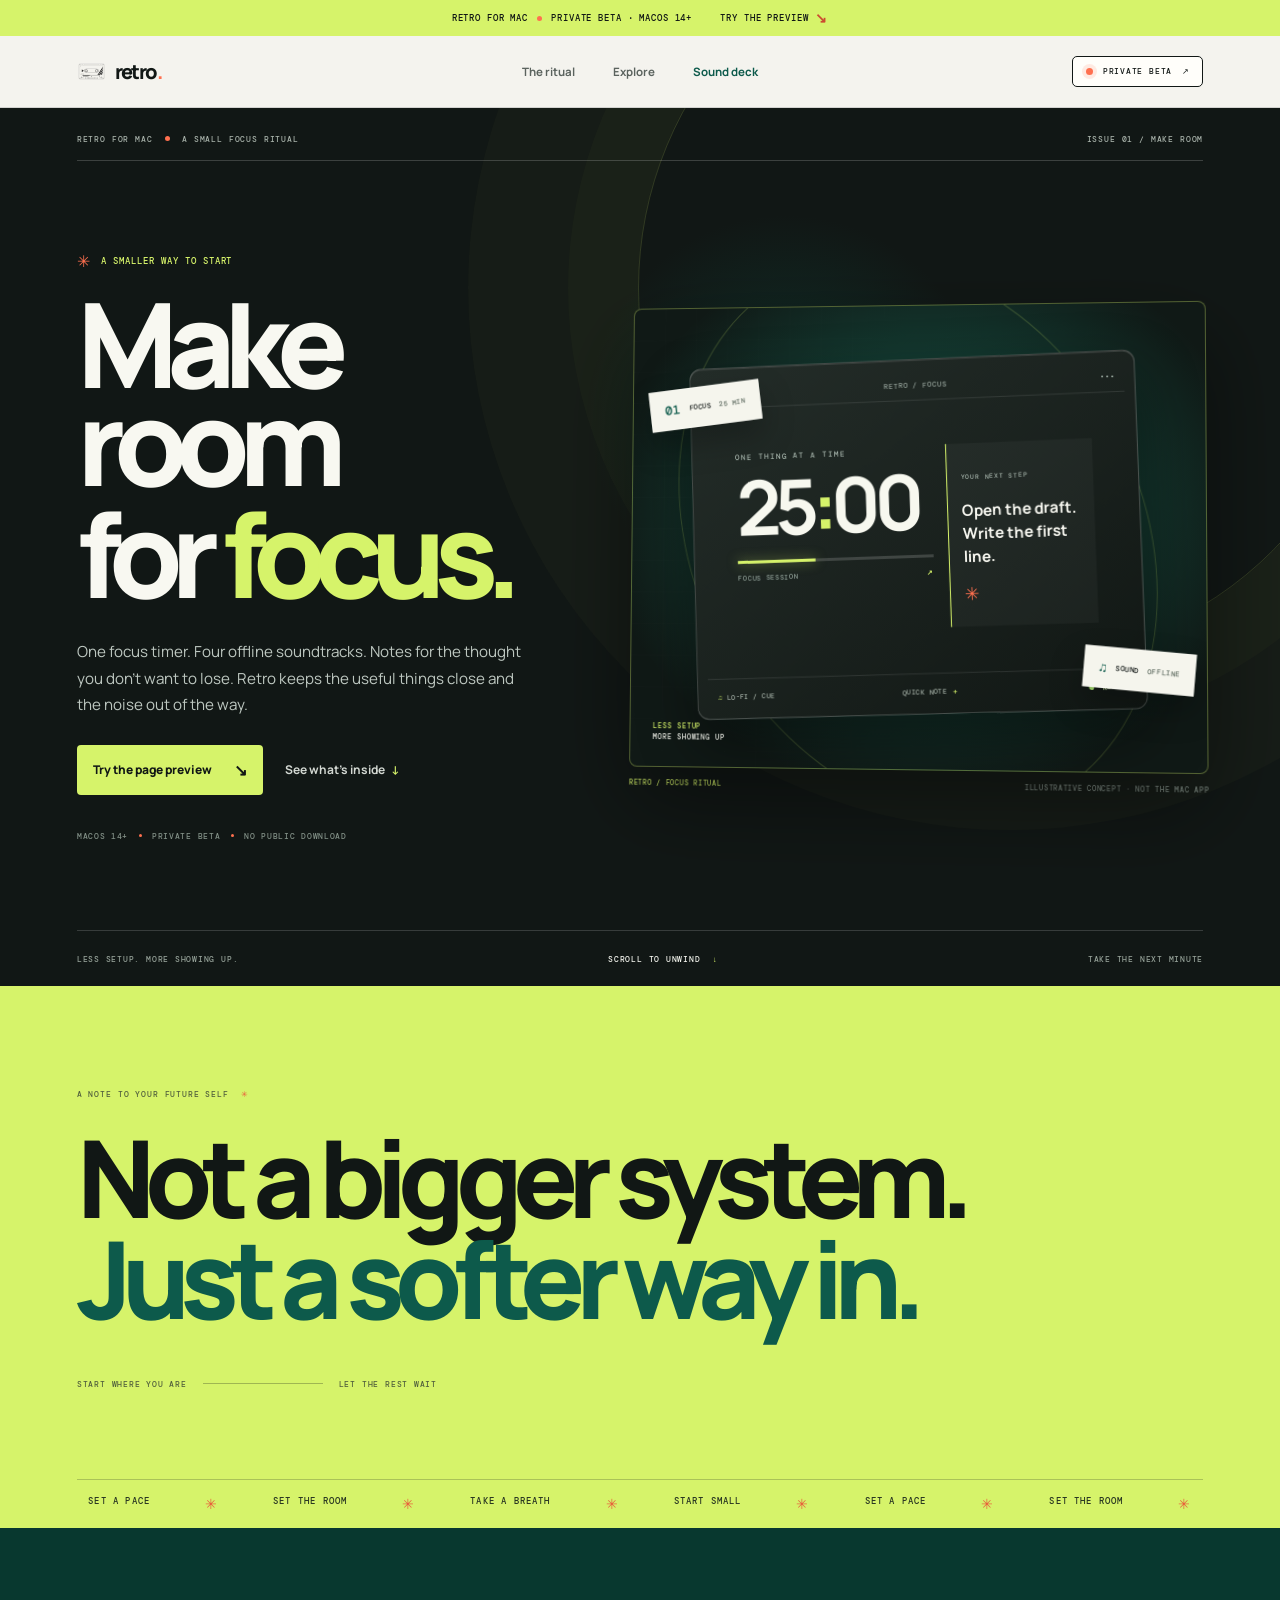
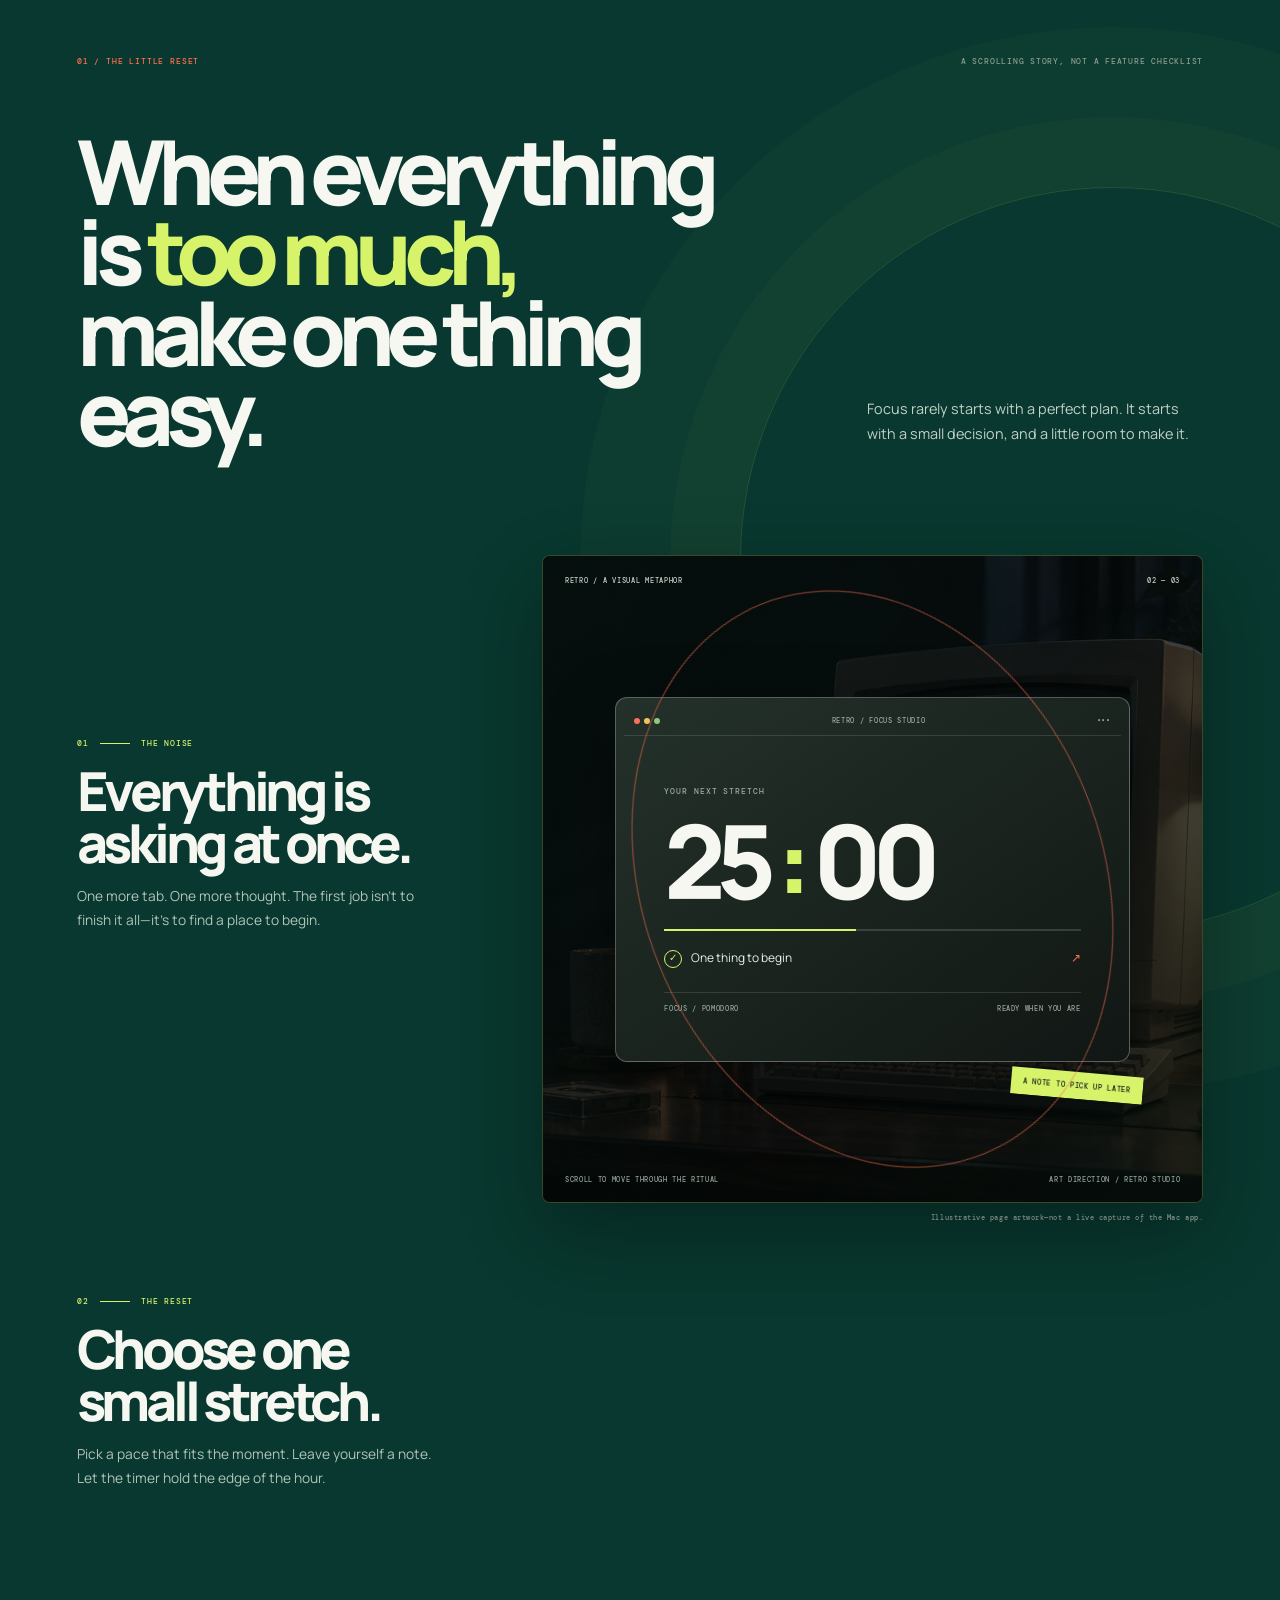
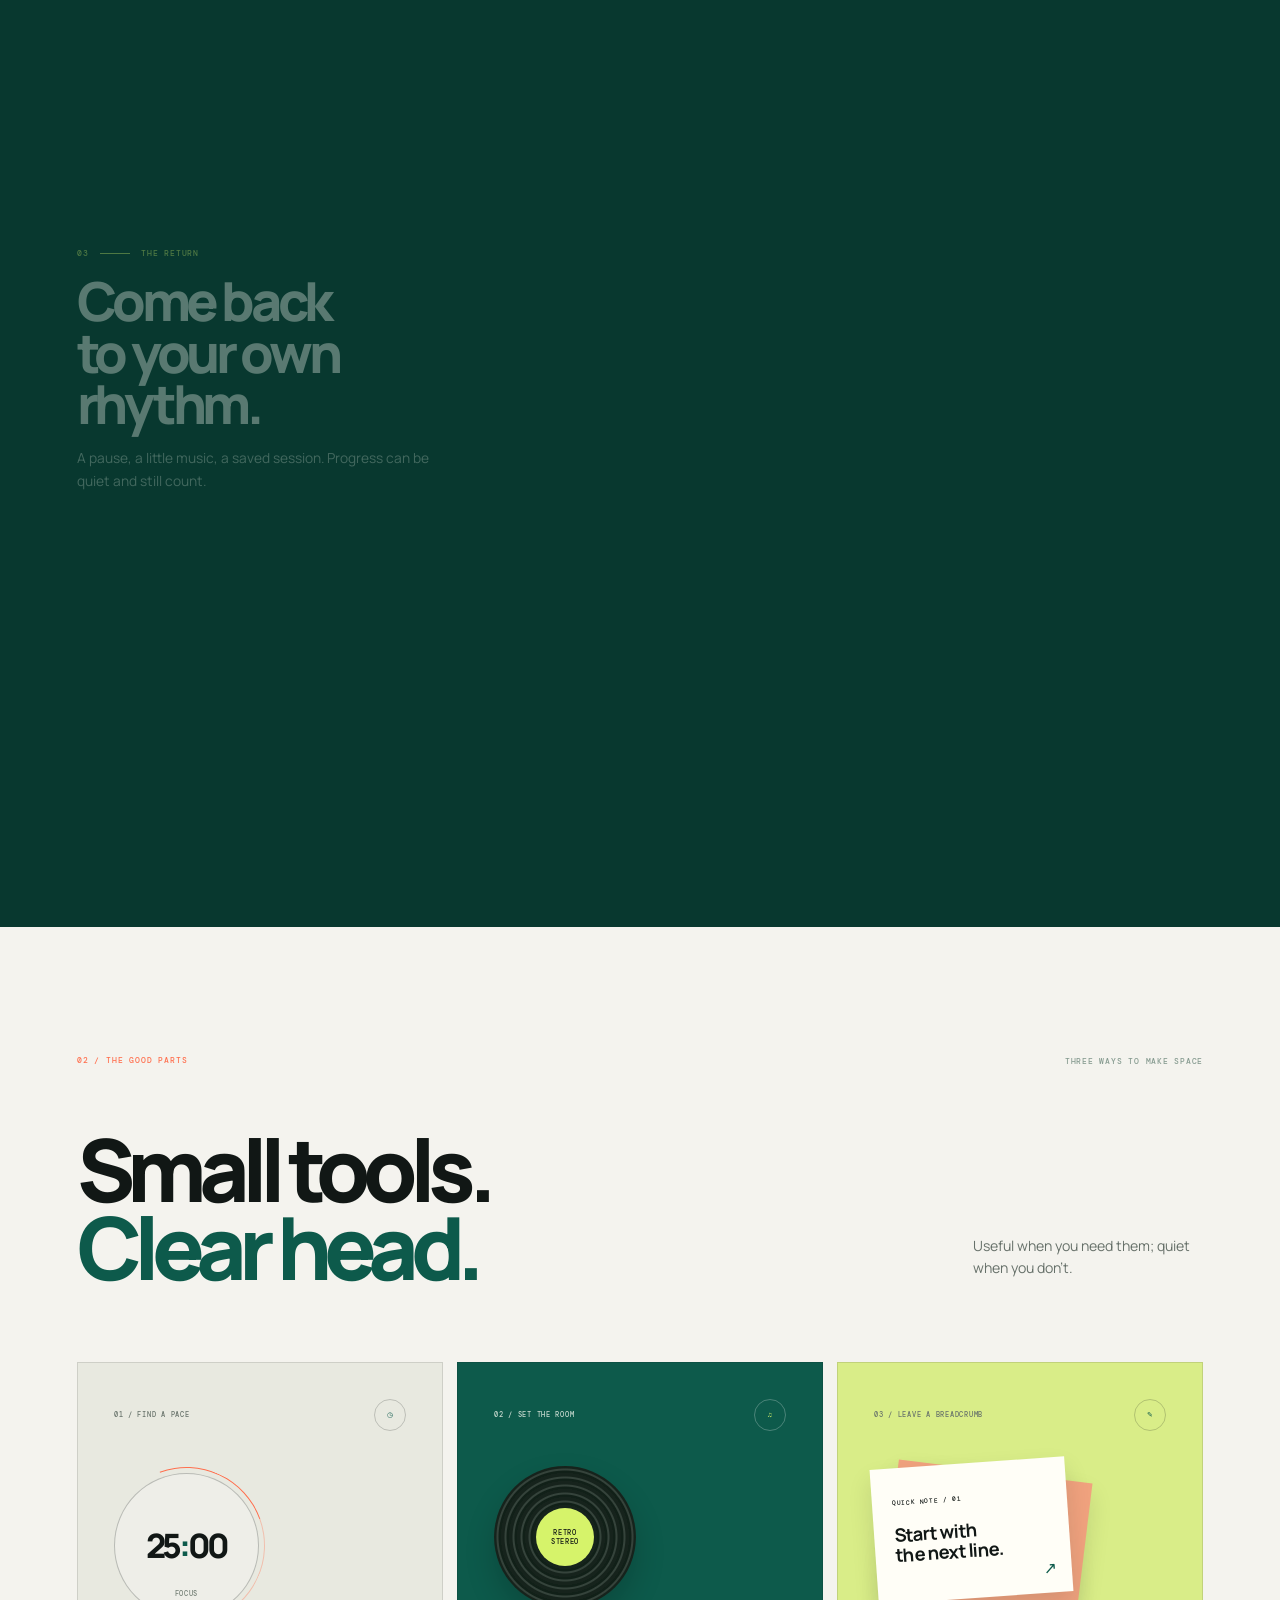
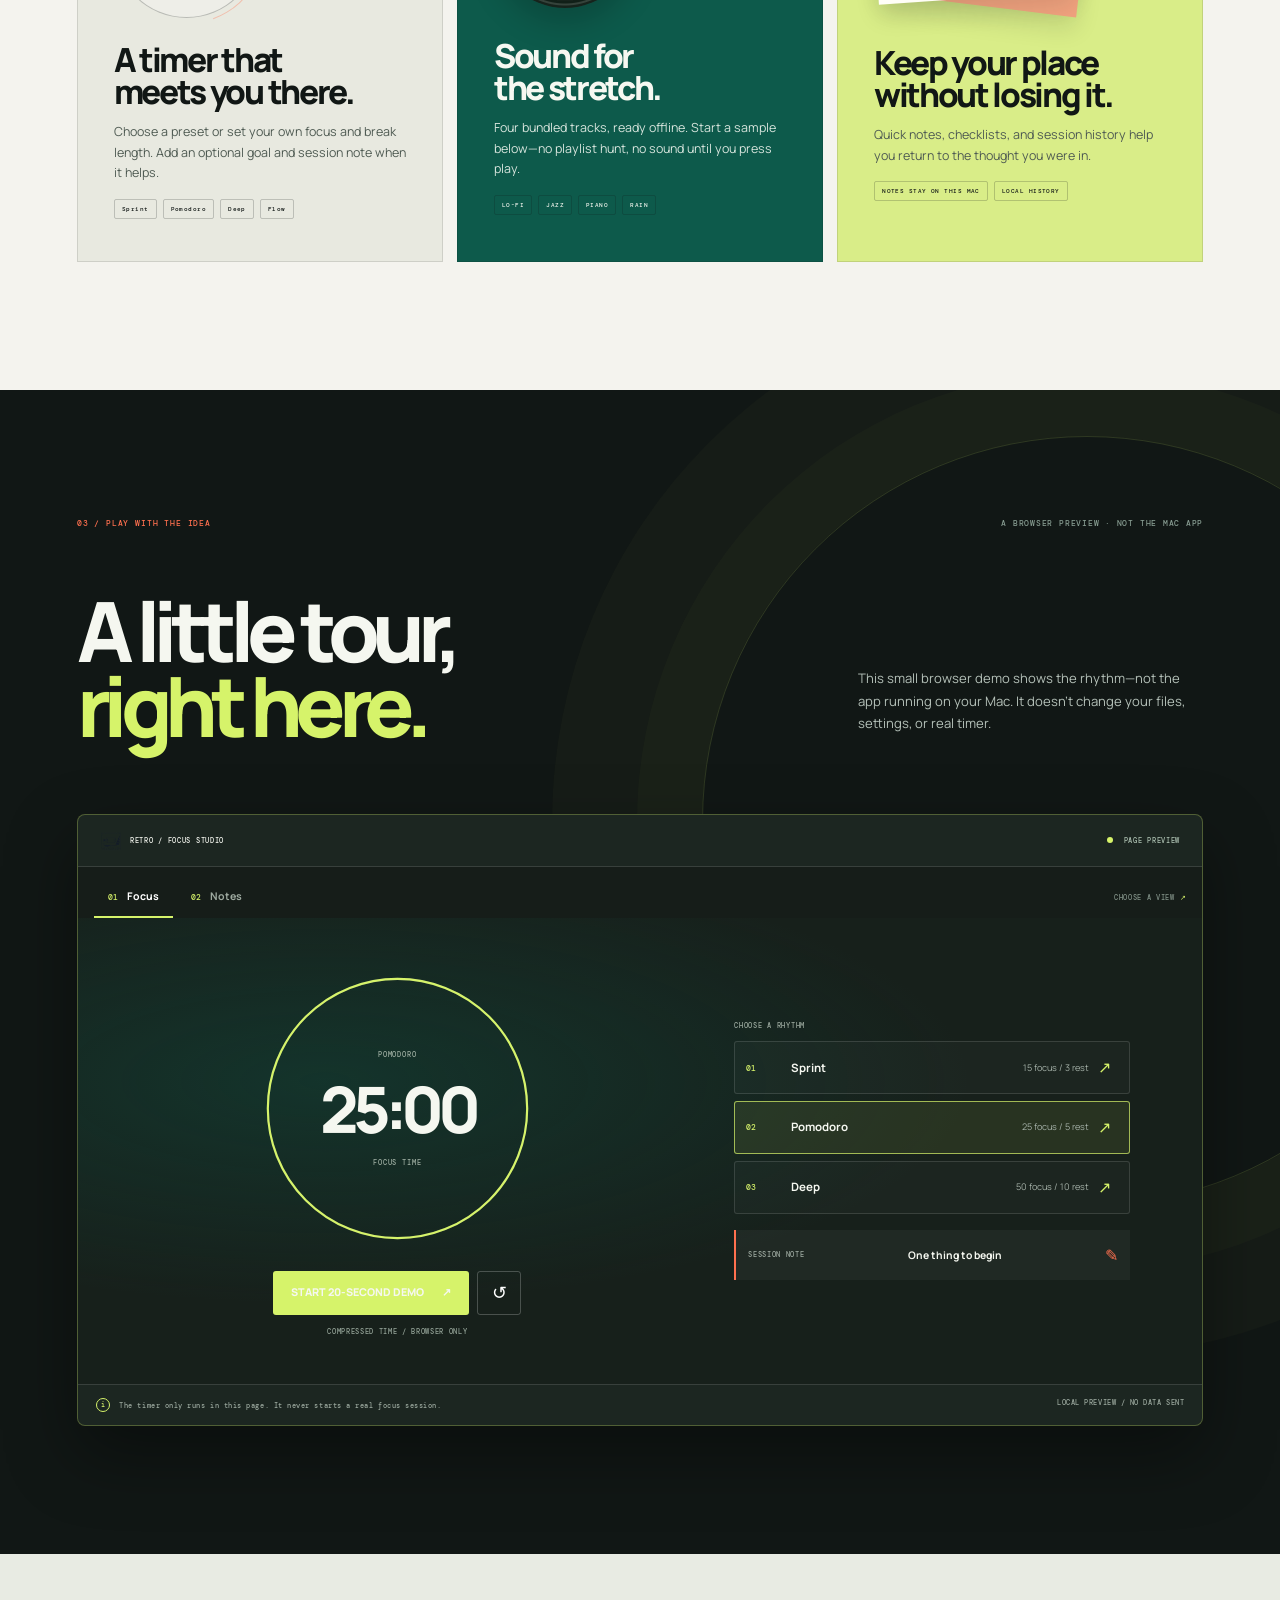
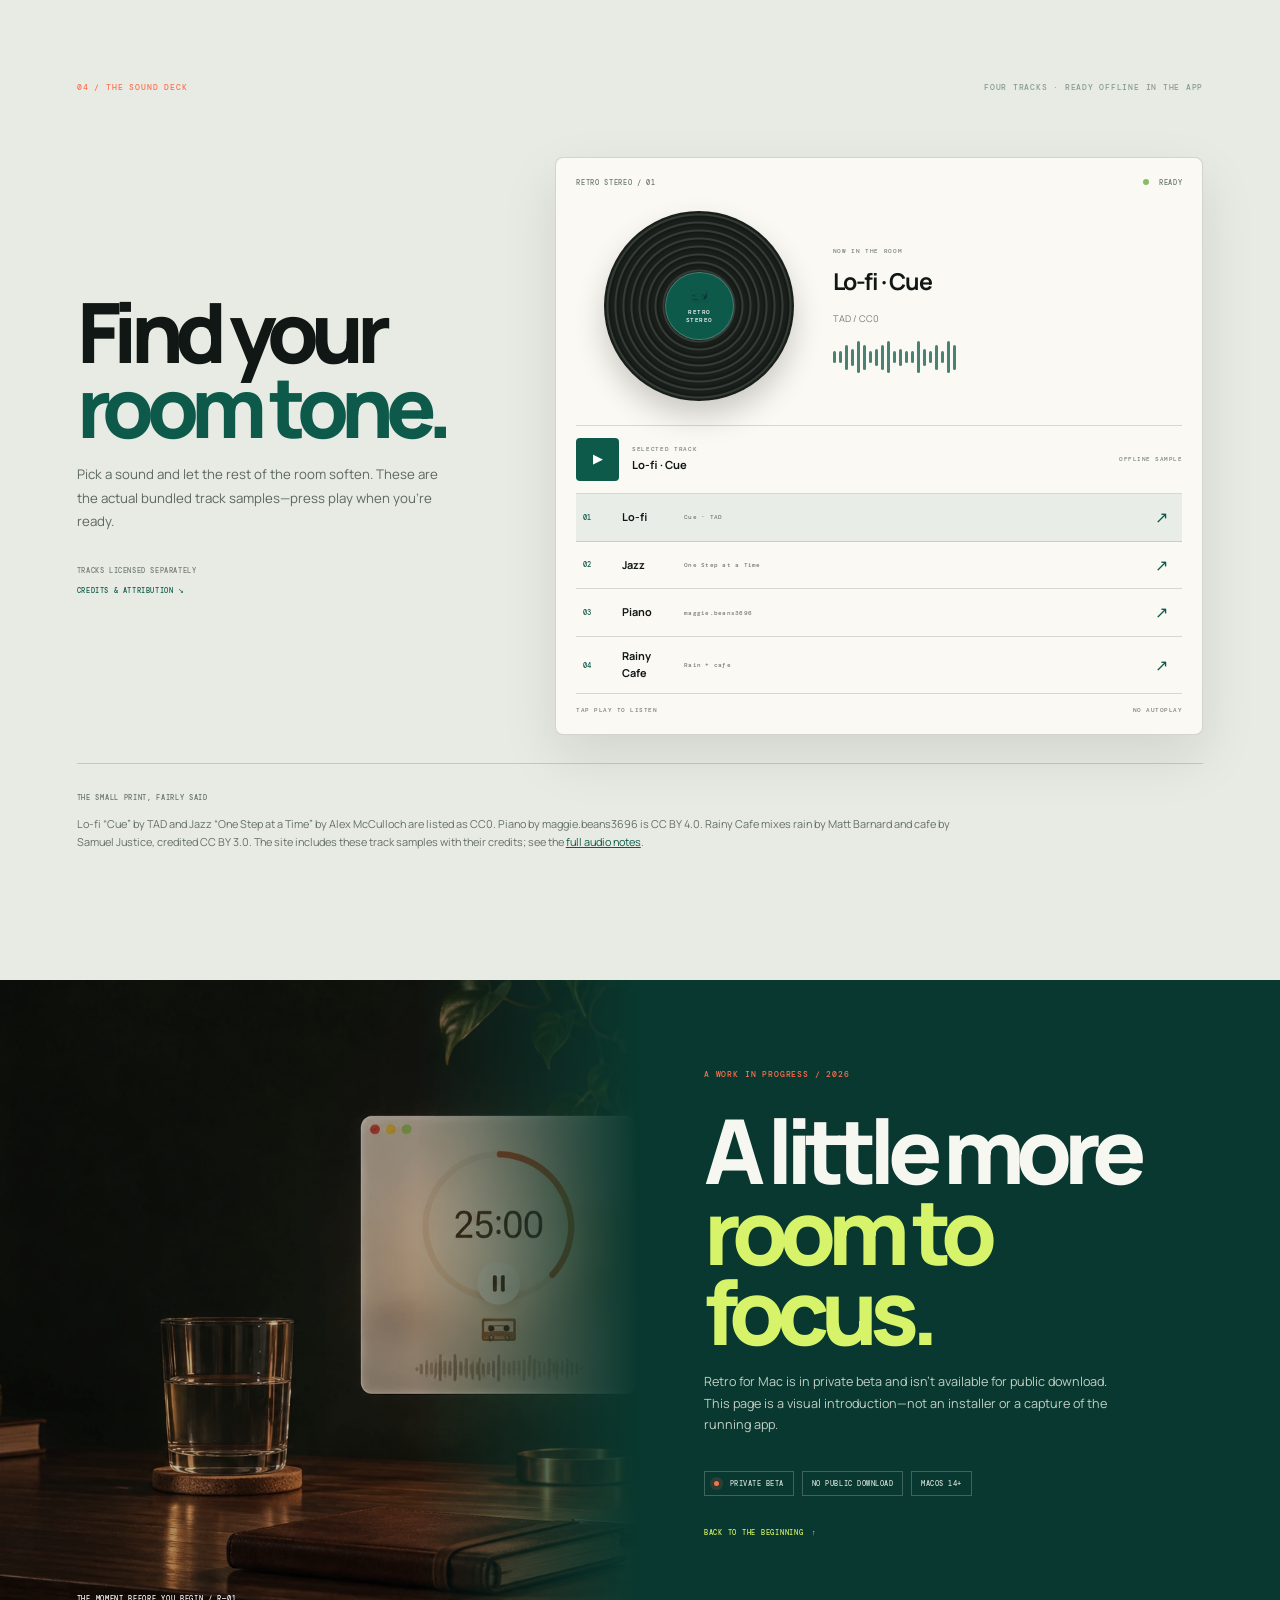
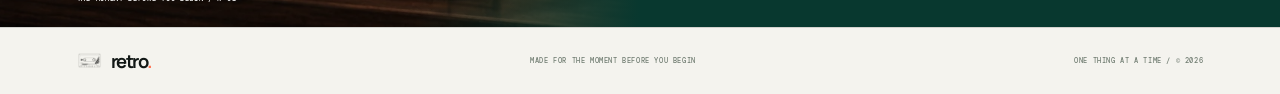
==== commit 93f3e606: "Rebuild Retro landing page visual system" ====
--- a/docs/index.html
+++ b/docs/index.html
@@ -4,22 +4,22 @@
   <meta charset="utf-8">
   <meta name="viewport" content="width=device-width, initial-scale=1">
   <meta name="theme-color" content="#f0ede5">
-  <meta name="description" content="Meet Retro: a small Mac focus ritual made of time, sound, and a place to leave your thoughts.">
+  <meta name="description" content="Meet Retro: a Mac focus ritual with a timer, four offline soundtracks, and quick notes.">
   <meta property="og:title" content="Retro — one thing at a time">
-  <meta property="og:description" content="A little room for focus. Explore the ritual, try the browser preview, and listen to the bundled sound deck.">
+  <meta property="og:description" content="One focus timer, four offline soundtracks, and notes for your next thought. Retro for Mac is in private beta.">
   <meta property="og:image" content="https://sceptrenova-hash.github.io/Retro/assets/retro-campaign.webp">
-  <title>Retro — one thing at a time</title>
+  <title>Retro — make room for focus</title>
   <link rel="icon" type="image/png" href="assets/retro-icon.png">
   <link rel="preconnect" href="https://fonts.googleapis.com">
   <link rel="preconnect" href="https://fonts.gstatic.com" crossorigin>
-  <link href="https://fonts.googleapis.com/css2?family=DM+Mono:wght@400;500&family=Instrument+Serif:ital@0;1&family=Manrope:wght@400;500;600;700;800&display=swap" rel="stylesheet">
-  <link rel="stylesheet" href="styles.css?v=flow-inspired-1">
-  <script defer src="script.js?v=flow-inspired-1"></script>
+  <link href="https://fonts.googleapis.com/css2?family=DM+Mono:wght@400;500&family=Manrope:wght@400;500;600;700;800&display=swap" rel="stylesheet">
+  <link rel="stylesheet" href="styles.css?v=retro-rebuild-2">
+  <script defer src="script.js?v=retro-rebuild-2"></script>
 </head>
 <body>
   <a class="skip-link" href="#main">Skip to content</a>
   <div class="reading-line" aria-hidden="true"><span id="progress"></span></div>
-  <div class="site-ribbon"><span>RETRO FOR MAC <i></i> A QUIETER WAY TO BEGIN</span><a href="#ritual">Take a small reset <b>↘</b></a></div>
+  <div class="site-ribbon"><span>RETRO FOR MAC <i></i> PRIVATE BETA · MACOS 14+</span><a href="#try">TRY THE PREVIEW <b>↘</b></a></div>
   <header class="site-header">
     <a class="brand" href="#top" aria-label="Retro home"><img src="assets/retro-mark.png" alt=""><span>retro<span class="brand-dot">.</span></span></a>
     <nav class="nav-links" aria-label="Main navigation"><a href="#ritual">The ritual</a><a href="#try">Explore</a><a href="#sound">Sound deck</a></nav>
@@ -31,15 +31,28 @@
       <div class="hero-topline"><span>RETRO FOR MAC <i></i> A SMALL FOCUS RITUAL</span><span>ISSUE 01 / MAKE ROOM</span></div>
       <div class="hero-grid">
         <div class="hero-copy">
-          <p class="eyebrow"><span class="eyebrow-star">✳</span> FOR THE MOMENT BEFORE YOU BEGIN</p>
-          <h1 id="hero-title"><span class="title-line">One thing</span><span class="title-line title-last">at a <em>time.</em></span></h1>
-          <p class="hero-lede">A focus timer, a soundtrack, a place to leave your thoughts. Retro makes starting feel smaller—and staying with it feel a little more human.</p>
-          <div class="hero-actions"><a class="button button-dark" href="#ritual">Enter the ritual <span aria-hidden="true">↘</span></a><a class="quiet-link" href="#try">Take a closer look <span aria-hidden="true">↓</span></a></div>
+          <p class="eyebrow"><span class="eyebrow-star">✳</span> A SMALLER WAY TO START</p>
+          <h1 id="hero-title"><span class="title-line">Make room</span><span class="title-line title-last">for <em>focus.</em></span></h1>
+          <p class="hero-lede">One focus timer. Four offline soundtracks. Notes for the thought you don’t want to lose. Retro keeps the useful things close and the noise out of the way.</p>
+          <div class="hero-actions"><a class="button button-dark" href="#try">Try the page preview <span aria-hidden="true">↘</span></a><a class="quiet-link" href="#explore">See what’s inside <span aria-hidden="true">↓</span></a></div>
           <div class="hero-facts"><span>MACOS 14+</span><i></i><span>PRIVATE BETA</span><i></i><span>NO PUBLIC DOWNLOAD</span></div>
         </div>
-        <figure class="hero-art" data-parallax>
-          <div class="hero-art-frame"><img src="assets/retro-campaign.webp" alt="A blue cassette and an orange tape resting on a sunlit tabletop" fetchpriority="high"><span class="art-orbit orbit-a"></span><span class="art-orbit orbit-b"></span><span class="art-number">R—01</span><span class="art-caption">A little atmosphere<br>for the work ahead.</span></div>
-          <figcaption><span>RETRO / SOUND & FOCUS</span><span>CAMPAIGN ART · NOT A SCREEN CAPTURE</span></figcaption>
+        <figure class="hero-art product-art" data-parallax aria-label="Illustrative concept of Retro’s focus timer">
+          <div class="hero-art-frame">
+            <div class="app-window">
+              <div class="app-window-head"><span class="window-lights"><i></i><i></i><i></i></span><span>RETRO / FOCUS</span><span>•••</span></div>
+              <div class="app-window-main">
+                <div class="app-timer"><span class="timer-label">ONE THING AT A TIME</span><strong>25<span>:</span>00</strong><div class="timer-track"><i></i></div><span class="timer-mode">FOCUS SESSION <b>↗</b></span></div>
+                <div class="app-side-note"><span>YOUR NEXT STEP</span><strong>Open the draft.<br>Write the first line.</strong><i>✳</i></div>
+              </div>
+              <div class="app-window-foot"><span><i>♫</i> LO-FI / CUE</span><span>QUICK NOTE <b>＋</b></span><span class="app-live"><i></i> READY</span></div>
+            </div>
+            <div class="floating-chip chip-focus"><span>01</span> FOCUS <b>25 MIN</b></div>
+            <div class="floating-chip chip-sound"><span>♫</span> SOUND <b>OFFLINE</b></div>
+            <div class="hero-stamp">LESS SETUP<br><b>MORE SHOWING UP</b></div>
+            <span class="art-orbit orbit-a"></span>
+          </div>
+          <figcaption><span>RETRO / FOCUS RITUAL</span><span>ILLUSTRATIVE CONCEPT · NOT THE MAC APP</span></figcaption>
         </figure>
       </div>
       <div class="hero-bottom"><span>LESS SETUP. MORE SHOWING UP.</span><a href="#ritual">SCROLL TO UNWIND <b>↓</b></a><span>TAKE THE NEXT MINUTE</span></div>
@@ -106,7 +119,7 @@
       </div>
     </section>
 
-    <section class="features" aria-labelledby="features-title">
+    <section class="features" id="explore" aria-labelledby="features-title">
       <div class="features-top"><span class="section-index">02 / THE GOOD PARTS</span><span class="section-note">THREE WAYS TO MAKE SPACE</span></div>
       <div class="features-title"><h2 id="features-title">Small tools.<br><em>Clear head.</em></h2><p>Useful when you need them; quiet when you don’t.</p></div>
       <div class="feature-grid">
--- a/docs/styles.css
+++ b/docs/styles.css
@@ -1,65 +1,17 @@
-:root{color-scheme:light;--paper:#f1eee6;--paper-deep:#e7e2d7;--ink:#171918;--ink-soft:#282c2a;--muted:#777a73;--muted-light:#a9aaa3;--line:rgba(23,25,24,.15);--line-light:rgba(255,255,255,.15);--orange:#f05a32;--orange-light:#ff8965;--blue:#92aef0;--green:#a7c799;--cream:#faf8f1;--sans:'Manrope',Inter,-apple-system,BlinkMacSystemFont,'Segoe UI',sans-serif;--mono:'DM Mono',SFMono-Regular,Consolas,monospace;--gutter:clamp(22px,6.1vw,100px);--max:1500px;--ease:cubic-bezier(.22,.72,.18,1)}
-*{box-sizing:border-box}html{scroll-behavior:smooth;scroll-padding-top:86px;overflow-x:clip}body{margin:0;background:var(--paper);color:var(--ink);font-family:var(--sans);font-size:16px;line-height:1.55;overflow-x:hidden}body:before{content:"";position:fixed;inset:0;z-index:90;pointer-events:none;opacity:.055;background-image:url("data:image/svg+xml,%3Csvg viewBox='0 0 180 180' xmlns='http://www.w3.org/2000/svg'%3E%3Cfilter id='n'%3E%3CfeTurbulence type='fractalNoise' baseFrequency='.7' numOctaves='3' stitchTiles='stitch'/%3E%3C/filter%3E%3Crect width='100%25' height='100%25' filter='url(%23n)' opacity='.26'/%3E%3C/svg%3E");mix-blend-mode:multiply}img,video{display:block;max-width:100%}a{color:inherit;text-decoration:none}button{font:inherit;color:inherit}button:focus-visible,a:focus-visible{outline:2px solid var(--orange);outline-offset:5px}.skip-link{position:absolute;top:-5rem;left:1rem;z-index:120;padding:.7rem 1rem;background:var(--ink);color:var(--cream)}.skip-link:focus{top:1rem}.reading-line{position:fixed;top:0;left:0;right:0;height:3px;z-index:110;pointer-events:none}.reading-line span{display:block;width:0;height:100%;background:var(--orange);transform-origin:left;box-shadow:0 0 16px rgba(240,90,50,.5)}
-.site-header{height:78px;position:sticky;top:0;z-index:80;display:grid;grid-template-columns:1fr 1fr 1fr;align-items:center;padding:0 var(--gutter);border-bottom:1px solid rgba(23,25,24,.08);background:rgba(241,238,230,.82);backdrop-filter:blur(18px);-webkit-backdrop-filter:blur(18px)}.brand,.footer-brand{display:flex;align-items:center;gap:.56rem;width:max-content;font-size:1.28rem;font-weight:800;letter-spacing:-.085em}.brand img,.footer-brand img{width:29px;height:29px;object-fit:contain;filter:brightness(0)}.brand-dot,.footer-brand span{color:var(--orange)}.nav-links{display:flex;justify-content:center;gap:clamp(1.2rem,3vw,3.1rem)}.nav-links a,.beta-tag,.hero-topline,.eyebrow,.hero-facts,.hero-bottom,.hero-art figcaption,.manifesto-mark,.manifesto-foot,.section-index,.section-note,.beat-kicker,.stage-label,.stage-bottom,.stage-disclaimer,.feature-top,.feature-tags,.demo-top,.demo-tab,.demo-tab-aside,.demo-label,.timer-status,.demo-foot,.sound-intro,.sound-credits,.player-label,.player-now span,.player-duration,.track-option small,.player-bottom,.audio-credits>span,.closing-status,.closing-art-label,.back-top,.site-footer{font-family:var(--mono);text-transform:uppercase;letter-spacing:.1em}.nav-links a{font-size:.65rem;color:#5f625d;transition:color .22s}.nav-links a:hover,.nav-links a[aria-current=location]{color:var(--orange)}.beta-tag{justify-self:end;display:flex;align-items:center;gap:.6rem;padding:.58rem .85rem;border:1px solid var(--line);border-radius:999px;font-size:.58rem;transition:background .25s,border-color .25s,transform .25s}.beta-tag:hover{border-color:var(--orange);background:rgba(240,90,50,.08);transform:translateY(-2px)}.status-dot,.closing-status i{width:7px;height:7px;border-radius:50%;background:var(--orange);box-shadow:0 0 0 4px rgba(240,90,50,.13);display:inline-block;flex:none}
-.hero{max-width:calc(var(--max) + 2*var(--gutter));margin:auto;padding:26px var(--gutter) 0;position:relative}.hero:before{content:"";position:absolute;z-index:-1;right:10%;top:12%;width:45vw;height:45vw;max-width:680px;max-height:680px;border-radius:50%;background:radial-gradient(circle,rgba(228,163,101,.16),transparent 69%)}.hero-topline{display:flex;justify-content:space-between;align-items:center;color:#666b63;font-size:.55rem;padding:.4rem 0 1.1rem;border-bottom:1px solid var(--line)}.hero-topline i{display:inline-block;width:4px;height:4px;margin:0 .45rem .1rem;background:var(--orange);border-radius:50%}.hero-grid{display:grid;grid-template-columns:.9fr 1.1fr;gap:clamp(2rem,5.5vw,6.6rem);align-items:center;min-height:min(690px,76vh);padding:clamp(35px,5vw,76px) 0 40px}.hero-copy{position:relative;z-index:2}.eyebrow{display:flex;align-items:center;gap:.7rem;color:#6f746c;font-size:.59rem;margin:0 0 1.5rem}.eyebrow-star{color:var(--orange);font-size:1.05rem;animation:star-spin 16s linear infinite}@keyframes star-spin{to{transform:rotate(1turn)}}.hero h1{margin:0;font-size:clamp(5.2rem,10.4vw,10.8rem);line-height:.8;letter-spacing:-.112em;font-weight:700}.title-line{display:block;overflow:hidden;padding:0 .12em .08em 0}.title-line:first-child{animation:title-in .9s .08s both var(--ease)}.title-last{animation:title-in .9s .2s both var(--ease)}.hero h1 em{font-style:normal;color:var(--orange);letter-spacing:-.12em}@keyframes title-in{from{transform:translateY(82%);opacity:.2}to{transform:translateY(0);opacity:1}}.hero-lede{max-width:440px;margin:1.6rem 0 1.4rem;color:#5d635e;font-size:clamp(.95rem,1.2vw,1.1rem);line-height:1.75}.hero-actions{display:flex;align-items:center;gap:1.6rem;flex-wrap:wrap}.button{display:inline-flex;align-items:center;justify-content:center;gap:1.5rem;min-height:50px;padding:.84rem 1.08rem;font-weight:700;font-size:.8rem;transition:transform .25s var(--ease),background .25s,color .25s,box-shadow .25s}.button:hover{transform:translateY(-3px)}.button-dark{background:var(--ink);color:var(--cream);box-shadow:0 8px 22px rgba(23,25,24,.16)}.button-dark:hover{background:var(--orange);color:#fff}.button-dark span{font-size:1rem}.quiet-link{font-size:.8rem;color:#4c524e}.quiet-link span{color:var(--orange);margin-left:.32rem}.quiet-link:hover{color:var(--orange)}.hero-facts{display:flex;align-items:center;gap:.72rem;flex-wrap:wrap;margin-top:2.1rem;color:#83877e;font-size:.51rem}.hero-facts i{width:3px;height:3px;border-radius:50%;background:var(--orange)}.hero-art{margin:0;position:relative;transform:rotate(1.1deg);transition:transform .7s var(--ease)}.hero-art:hover{transform:rotate(0deg) translateY(-5px)}.hero-art-frame{position:relative;overflow:hidden;isolation:isolate;aspect-ratio:1.21;border-radius:4px;background:#db9b5c;box-shadow:0 30px 68px rgba(62,42,22,.18);transform:translateZ(0)}.hero-art-frame:before{content:"";position:absolute;inset:0;z-index:1;pointer-events:none;background:linear-gradient(118deg,rgba(28,23,20,.15),transparent 45%,rgba(255,255,255,.08) 76%,transparent);mix-blend-mode:soft-light}.hero-art-frame img{width:100%;height:100%;object-fit:cover;object-position:center;transform:scale(1.03);animation:photo-reveal 1.1s .12s both var(--ease);transition:transform 1s var(--ease),filter .6s}.hero-art:hover img{transform:scale(1.075)}@keyframes photo-reveal{from{clip-path:inset(7% 8% 7% 8%);transform:scale(1.14);opacity:.5}to{clip-path:inset(0);transform:scale(1.03);opacity:1}}.art-orbit{position:absolute;z-index:2;border:1px solid rgba(255,255,255,.55);border-radius:50%;pointer-events:none}.orbit-a{width:84%;height:115%;left:10%;top:-8%;transform:rotate(-28deg);animation:orbit-drift 13s ease-in-out infinite}.orbit-b{width:115%;height:85%;left:-7%;top:11%;transform:rotate(22deg);border-color:rgba(24,30,27,.35);animation:orbit-drift 16s ease-in-out infinite reverse}@keyframes orbit-drift{50%{transform:translate(2%,2%) rotate(8deg)}}.art-number{position:absolute;z-index:3;right:5%;top:5%;font:500 .66rem var(--mono);letter-spacing:.16em;color:#191d1b}.art-caption{position:absolute;z-index:3;left:5%;bottom:5%;font:500 clamp(.55rem,1vw,.75rem) var(--mono);letter-spacing:.13em;line-height:1.55;color:#fbf2df;text-shadow:0 2px 14px rgba(0,0,0,.35)}.hero-art figcaption{display:flex;justify-content:space-between;gap:1rem;padding:11px 0 0;color:#888a82;font-size:.49rem}.hero-art figcaption span:first-child{color:var(--orange)}.hero-bottom{height:63px;display:flex;justify-content:space-between;align-items:center;border-top:1px solid var(--line);color:#777b73;font-size:.53rem}.hero-bottom a{color:#353a37}.hero-bottom a b{color:var(--orange);font-size:.95rem;margin-left:.3rem}
-.manifesto{position:relative;overflow:hidden;padding:clamp(60px,8vw,112px) var(--gutter) 0;background:var(--ink);color:var(--cream)}.manifesto-mark{max-width:var(--max);margin:auto;color:#a7aaa0;font-size:.58rem}.manifesto-mark span{color:var(--orange);font-size:.9rem;margin-left:.35rem}.manifesto>p{max-width:var(--max);margin:28px auto 0;font-size:clamp(3.4rem,8vw,8.4rem);line-height:.93;letter-spacing:-.102em;font-weight:600}.manifesto>p em{color:var(--orange);font-weight:500}.manifesto-foot{max-width:var(--max);margin:clamp(30px,4vw,54px) auto 0;display:flex;align-items:center;gap:1rem;color:#888d87;font-size:.54rem}.manifesto-line{height:1px;max-width:120px;flex:1;background:rgba(255,255,255,.16)}.ticker{margin-top:clamp(55px,8vw,110px);border-top:1px solid rgba(255,255,255,.13);overflow:hidden}.ticker div{display:flex;align-items:center;justify-content:space-around;gap:2rem;min-width:max-content;padding:15px 0;color:#b6b7ad;font:500 .63rem var(--mono);letter-spacing:.16em;animation:ticker 30s linear infinite}.ticker b{color:var(--orange);font-size:.95rem;font-weight:400}@keyframes ticker{to{transform:translateX(-25%)}}
-.ritual{padding:clamp(78px,10vw,145px) var(--gutter) clamp(90px,11vw,160px);background:linear-gradient(146deg,#171b1a,#232724 62%,#171b1a);color:var(--cream);position:relative;overflow:clip}.ritual:before{content:"";position:absolute;right:-16vw;top:18%;width:58vw;height:58vw;border:1px solid rgba(255,255,255,.07);border-radius:50%;box-shadow:0 0 0 60px rgba(255,255,255,.015),0 0 0 150px rgba(255,255,255,.012);pointer-events:none}.section-intro,.features-top,.try-heading,.sound-intro{max-width:var(--max);margin:0 auto;display:flex;align-items:center;justify-content:space-between;gap:1rem}.section-index{color:var(--orange);font-size:.57rem}.section-note{color:#8c918a;font-size:.52rem}.ritual-heading{max-width:var(--max);margin:clamp(32px,5vw,72px) auto 0;display:grid;grid-template-columns:1.1fr .5fr;align-items:end;gap:4vw;position:relative;z-index:1}.ritual-heading h2,.features-title h2,.try-title-row h2,.sound-copy h2,.closing-copy h2{margin:0;font-size:clamp(3.4rem,7.3vw,7.9rem);line-height:.91;letter-spacing:-.105em;font-weight:600}.ritual-heading h2 em,.features-title h2 em,.try-title-row h2 em,.sound-copy h2 em,.closing-copy h2 em{font-style:italic;color:var(--orange);font-weight:500}.ritual-heading>p{max-width:350px;margin:0 0 .4rem;color:#aeb2aa;font-size:.94rem;line-height:1.75}.story-layout{position:relative;z-index:1;max-width:var(--max);margin:clamp(60px,9vw,122px) auto 0;display:grid;grid-template-columns:.74fr 1.26fr;gap:clamp(3rem,7vw,8rem);align-items:start}.story-beats{display:flex;flex-direction:column}.story-layout:after{content:"";grid-column:1/-1;height:100px}.story-beat{min-height:64vh;display:flex;flex-direction:column;justify-content:center;max-width:440px;opacity:.3;transform:translateY(24px) scale(.985);transition:opacity .65s var(--ease),transform .65s var(--ease)}.story-beat.is-active{opacity:1;transform:translateY(0) scale(1)}.beat-kicker{display:flex;align-items:center;gap:.72rem;margin-bottom:1.25rem;color:var(--orange);font-size:.57rem}.beat-kicker i{width:38px;height:1px;background:var(--orange)}.story-beat h3{margin:0;font-size:clamp(2.7rem,4.3vw,4.8rem);line-height:.98;letter-spacing:-.09em;font-weight:600}.story-beat p{max-width:360px;margin:1.1rem 0 0;color:#a8ada5;font-size:.9rem;line-height:1.75}.story-stage{position:sticky;top:12vh;height:min(74vh,760px);min-height:500px;align-self:start;perspective:1000px}.stage-frame{position:relative;overflow:hidden;width:100%;height:100%;min-height:500px;border:1px solid rgba(255,255,255,.15);border-radius:8px;background:#18201f;box-shadow:0 32px 90px rgba(0,0,0,.35);isolation:isolate}.stage-photo{position:absolute;inset:0;width:100%;height:100%;object-fit:cover;object-position:62% center;filter:saturate(.65) brightness(.58);transform:scale(1.08);transition:transform 1.2s var(--ease),filter 1s}.stage-wash{position:absolute;inset:0;background:linear-gradient(120deg,rgba(14,19,18,.64),rgba(15,17,17,.12) 58%,rgba(14,19,18,.52));transition:background .9s}.stage-label,.stage-bottom{position:absolute;z-index:8;left:24px;right:24px;display:flex;justify-content:space-between;gap:1rem;color:#d1d0c7;font-size:.5rem}.stage-label{top:22px}.stage-bottom{bottom:20px;color:#a6aaa1;font-size:.46rem}.noise-layer,.focus-layer,.return-layer{position:absolute;inset:0;display:flex;align-items:center;justify-content:center;transition:opacity .7s var(--ease),transform .85s var(--ease);transform-style:preserve-3d}.noise-layer{opacity:1;transform:scale(1)}.noise-card{position:absolute;display:flex;flex-direction:column;gap:7px;min-width:150px;padding:14px 15px 16px;background:#eee9de;color:#222522;box-shadow:0 18px 42px rgba(0,0,0,.28);font-size:.85rem;transition:transform .9s var(--ease),opacity .6s}.noise-card small{font:500 .48rem var(--mono);letter-spacing:.1em;color:#76776e}.noise-card b{font-size:1.02rem;letter-spacing:-.045em}.noise-card i{position:absolute;right:12px;bottom:10px;color:var(--orange);font-style:normal}.noise-card-a{left:12%;top:28%;transform:rotate(-9deg)}.noise-card-b{right:12%;top:39%;transform:rotate(7deg);background:#edb075}.noise-card-c{left:24%;bottom:20%;transform:rotate(4deg);background:#dce5db}.noise-stamp{position:absolute;right:16%;bottom:20%;width:82px;height:82px;display:grid;place-content:center;border:1px solid rgba(255,255,255,.65);border-radius:50%;transform:rotate(12deg);font:500 .66rem var(--mono);text-align:center;line-height:1.2;letter-spacing:.12em;color:#fff}.focus-layer,.return-layer{opacity:0;transform:translateY(30px) scale(.94)}.focus-window{position:relative;width:min(78%,540px);padding:8px;border:1px solid rgba(255,255,255,.3);border-radius:13px;background:linear-gradient(145deg,rgba(44,48,45,.94),rgba(10,13,12,.95));box-shadow:0 30px 80px rgba(0,0,0,.5),0 1px 0 rgba(255,255,255,.12) inset;transform:rotate(-3deg);transition:transform 1s var(--ease)}.focus-window-top{height:32px;display:flex;align-items:center;justify-content:space-between;padding:0 11px;color:#939a91;font:500 .47rem var(--mono);letter-spacing:.1em;border-bottom:1px solid rgba(255,255,255,.11)}.window-lights{display:flex;gap:4px}.window-lights i{width:6px;height:6px;border-radius:50%;background:#f36e5a}.window-lights i:nth-child(2){background:#e6b855}.window-lights i:nth-child(3){background:#86c57b}.focus-window-body{padding:clamp(20px,4vw,42px) clamp(20px,4.5vw,50px) 25px}.focus-kicker{display:block;color:#a8afa5;font:500 .52rem var(--mono);letter-spacing:.16em}.focus-time{display:flex;align-items:baseline;gap:.15rem;margin:8px 0 7px;font-size:clamp(4.5rem,9vw,7.8rem);font-weight:600;letter-spacing:-.12em;line-height:1}.focus-time i{color:var(--orange);font-style:normal;font-size:.52em}.focus-rule{height:2px;background:rgba(255,255,255,.12);margin:20px 0}.focus-rule i{display:block;width:46%;height:100%;background:var(--orange);box-shadow:0 0 13px rgba(240,90,50,.55)}.focus-task{display:flex;align-items:center;gap:10px;color:#e5e5dd;font-size:.78rem}.task-check{width:19px;height:19px;display:grid;place-items:center;border:1px solid var(--green);border-radius:50%;color:var(--green);font-size:.65rem}.task-arrow{margin-left:auto;color:var(--orange)}.focus-foot{display:flex;justify-content:space-between;gap:1rem;margin-top:28px;padding-top:12px;border-top:1px solid rgba(255,255,255,.12);font:500 .45rem var(--mono);letter-spacing:.12em;color:#8e958c}.focus-note{position:absolute;right:9%;bottom:18%;padding:9px 12px;background:#edb075;color:#2b2520;box-shadow:0 12px 30px rgba(0,0,0,.3);font:500 .47rem var(--mono);letter-spacing:.1em;transform:rotate(5deg)}.focus-orbit{position:absolute;width:70%;height:92%;border:1px solid rgba(240,90,50,.5);border-radius:50%;transform:rotate(-22deg);pointer-events:none}.return-disc{position:absolute;left:12%;top:19%;width:clamp(180px,25vw,300px);aspect-ratio:1;border-radius:50%;background:repeating-radial-gradient(circle,#191b1a 0 2px,#313330 3px 4px,#171918 5px 8px);box-shadow:0 30px 75px rgba(0,0,0,.52);animation:record-idle 18s linear infinite}.return-disc:after{content:"";position:absolute;inset:47%;border-radius:50%;background:#e9a36b;box-shadow:0 0 25px rgba(240,90,50,.23)}.disc-label{position:absolute;inset:32%;z-index:1;display:flex;flex-direction:column;justify-content:center;align-items:center;gap:6px;border:1px solid rgba(255,255,255,.22);border-radius:50%;background:#323530;color:#f5efe3;font:500 .48rem var(--mono);text-align:center;letter-spacing:.12em}.disc-label img{width:26px;height:20px;object-fit:contain;filter:invert(1)}.return-copy{position:absolute;right:10%;top:29%;color:#f4efe4}.return-copy>span{font:500 .5rem var(--mono);letter-spacing:.15em;color:var(--orange-light)}.return-copy strong{display:block;margin-top:12px;font-size:clamp(1.8rem,3.5vw,3.2rem);line-height:.9;letter-spacing:-.08em}.return-copy i{display:block;margin-top:20px;color:var(--orange);font-size:2rem;font-style:normal}.return-caption{position:absolute;bottom:24%;left:16%;color:#e7dfce;font:500 .52rem var(--mono);letter-spacing:.14em;line-height:1.7;transform:rotate(-7deg)}@keyframes record-idle{to{transform:rotate(1turn)}}.story-stage[data-stage="0"] .noise-layer{opacity:1;transform:scale(1)}.story-stage[data-stage="0"] .focus-layer,.story-stage[data-stage="0"] .return-layer{opacity:0;transform:translateY(40px) scale(.92)}.story-stage[data-stage="1"] .noise-layer{opacity:0;transform:scale(1.18) rotate(2deg)}.story-stage[data-stage="1"] .focus-layer{opacity:1;transform:translateY(0) scale(1)}.story-stage[data-stage="1"] .focus-window{transform:rotate(0deg)}.story-stage[data-stage="1"] .return-layer{opacity:0;transform:translateY(40px) scale(.92)}.story-stage[data-stage="2"] .noise-layer,.story-stage[data-stage="2"] .focus-layer{opacity:0;transform:translateY(-24px) scale(.84)}.story-stage[data-stage="2"] .return-layer{opacity:1;transform:translateY(0) scale(1)}.story-stage[data-stage="2"] .stage-photo{transform:scale(1.16);filter:saturate(.8) brightness(.48)}.stage-disclaimer{margin:11px 0 0;color:#8c9289;font-size:.46rem;text-align:right}
-.features{padding:clamp(82px,10vw,145px) var(--gutter);background:var(--paper);color:var(--ink)}.features-title{max-width:var(--max);margin:clamp(30px,5vw,68px) auto 0;display:flex;align-items:flex-end;justify-content:space-between;gap:2rem}.features-title h2{font-size:clamp(3.3rem,6.8vw,7.5rem)}.features-title>p{max-width:230px;margin:0 0 .5rem;color:#6f736c;font-size:.92rem;line-height:1.6}.feature-grid{max-width:var(--max);margin:clamp(40px,6vw,78px) auto 0;display:grid;grid-template-columns:repeat(3,1fr);gap:12px}.feature-card{position:relative;min-height:515px;padding:clamp(22px,3vw,38px);overflow:hidden;background:#e7e2d7;border:1px solid rgba(23,25,24,.08);transition:transform .4s var(--ease),box-shadow .4s}.feature-card:hover{transform:translateY(-6px);box-shadow:0 22px 55px rgba(33,30,24,.1)}.feature-top{display:flex;justify-content:space-between;align-items:center;color:#777b73;font-size:.5rem}.feature-symbol{width:34px;height:34px;display:grid;place-items:center;border:1px solid rgba(23,25,24,.15);border-radius:50%;color:var(--orange);font-size:1rem}.mini-clock{width:152px;height:152px;position:relative;display:flex;align-items:center;justify-content:center;margin:45px 0 26px;border:1px solid rgba(23,25,24,.2);border-radius:50%;font-size:2.2rem;font-weight:600;letter-spacing:-.1em;background:radial-gradient(circle at 30% 25%,rgba(255,255,255,.74),transparent 57%)}.mini-clock:before{content:"";position:absolute;inset:-7px;border:1px solid transparent;border-top-color:var(--orange);border-right-color:rgba(240,90,50,.25);border-radius:50%;transform:rotate(20deg)}.mini-clock i{font-style:normal;color:var(--orange)}.mini-clock b{position:absolute;bottom:24px;font:500 .47rem var(--mono);letter-spacing:.16em;color:#777b73}.feature-card h3{margin:0;font-size:1.8rem;line-height:1.03;letter-spacing:-.075em}.feature-card p{max-width:350px;margin:12px 0 21px;color:#60665f;font-size:.82rem;line-height:1.7}.feature-tags{display:flex;flex-wrap:wrap;gap:6px}.feature-tags span,.sound-chip-row span{padding:6px 8px;border:1px solid rgba(23,25,24,.16);border-radius:2px;color:#646961;font-size:.45rem}.feature-sound{background:#ded8cc}.feature-record{position:relative;width:168px;height:168px;margin:39px 0 26px;display:grid;place-items:center;border-radius:50%;background:repeating-radial-gradient(circle,#171918 0 2px,#383b37 3px 4px,#181a19 5px 8px);box-shadow:0 18px 38px rgba(25,27,26,.17);transition:transform 1.1s var(--ease)}.feature-card:hover .feature-record{transform:rotate(28deg)}.feature-record:after{content:"";position:absolute;inset:40%;border-radius:50%;background:var(--orange);box-shadow:0 0 0 9px #222523}.feature-record span{position:relative;z-index:1;color:#ece8db;font:500 .48rem var(--mono);text-align:center;letter-spacing:.12em}.sound-chip-row{display:flex;gap:6px;flex-wrap:wrap}.sound-chip-row span{border-color:rgba(23,25,24,.18)}.feature-notes{background:#eee9df}.note-stack{position:relative;width:190px;height:178px;margin:28px 0 8px}.note-sheet{position:absolute;width:150px;height:127px;border:1px solid rgba(23,25,24,.08);box-shadow:0 12px 28px rgba(48,39,27,.12)}.note-back{left:24px;top:19px;background:#edb075;transform:rotate(9deg)}.note-front{left:9px;top:7px;display:flex;flex-direction:column;padding:13px;background:#f9f6ec;transform:rotate(-5deg)}.note-front small{font:500 .42rem var(--mono);letter-spacing:.12em;color:#7b7b70}.note-front b{margin:auto 0;font-size:1.1rem;line-height:1.05;letter-spacing:-.06em}.note-front i{align-self:flex-end;color:var(--orange);font-style:normal}
-.try-section{padding:clamp(85px,11vw,155px) var(--gutter);background:#d9d6cc;color:var(--ink);position:relative;overflow:hidden}.try-section:before{content:"";position:absolute;right:-4%;top:8%;width:55vw;height:55vw;border:1px solid rgba(23,25,24,.07);border-radius:50%;box-shadow:0 0 0 52px rgba(23,25,24,.018),0 0 0 130px rgba(23,25,24,.013);pointer-events:none}.try-title-row{max-width:var(--max);margin:clamp(30px,5vw,66px) auto 0;display:grid;grid-template-columns:1fr .52fr;align-items:end;gap:4vw}.try-title-row h2{font-size:clamp(3.4rem,7vw,7.2rem)}.try-title-row>p{max-width:400px;margin:0 0 .4rem;color:#626660;font-size:.9rem;line-height:1.75}.demo-shell{position:relative;z-index:1;max-width:var(--max);margin:clamp(45px,7vw,88px) auto 0;overflow:hidden;border-radius:7px;background:#151918;color:#f4f1e8;box-shadow:0 32px 75px rgba(34,35,32,.22);border:1px solid rgba(255,255,255,.18)}.demo-top{height:57px;display:flex;align-items:center;justify-content:space-between;padding:0 clamp(18px,3vw,36px);border-bottom:1px solid rgba(255,255,255,.12);color:#a2a79e;font-size:.48rem}.demo-brand{display:flex;align-items:center;gap:.7rem}.demo-brand img{width:24px;height:19px;object-fit:contain;filter:invert(1)}.demo-state{display:flex;align-items:center;gap:.55rem}.demo-state i{width:6px;height:6px;border-radius:50%;background:var(--green)}.demo-tabs{display:flex;align-items:center;padding:0 clamp(18px,3vw,36px);border-bottom:1px solid rgba(255,255,255,.12);gap:8px}.demo-tab{border:0;background:transparent;display:flex;align-items:center;gap:12px;padding:17px 16px;color:#969c92;font-size:.65rem;cursor:pointer;border-bottom:2px solid transparent;transition:color .2s,border-color .2s}.demo-tab>span{color:#72786f;font-size:.5rem}.demo-tab.is-selected{color:#fff;border-bottom-color:var(--orange)}.demo-tab.is-selected>span{color:var(--orange)}.demo-tab-aside{margin-left:auto;color:#727a72;font-size:.45rem}.demo-tab-aside i{color:var(--orange);font-style:normal;margin-left:8px}.demo-panel{min-height:415px}.demo-panel[hidden]{display:none}.demo-focus{display:grid;grid-template-columns:1fr .78fr;min-height:415px}.demo-clock-wrap{display:flex;flex-direction:column;justify-content:center;align-items:center;padding:30px 20px;border-right:1px solid rgba(255,255,255,.1)}.demo-clock{position:relative;width:min(260px,60vw);aspect-ratio:1;display:grid;place-items:center}.demo-clock svg{position:absolute;inset:0;width:100%;height:100%;transform:rotate(-90deg)}.demo-clock circle{fill:none;stroke-width:1.3}.clock-track{stroke:rgba(255,255,255,.15)}.clock-progress{stroke:var(--orange);stroke-dasharray:572;stroke-dashoffset:125;stroke-linecap:round;filter:drop-shadow(0 0 5px rgba(240,90,50,.65));transition:stroke-dashoffset .35s}.demo-clock>div{display:flex;flex-direction:column;align-items:center}.demo-clock small,.demo-clock span{font:500 .48rem var(--mono);letter-spacing:.15em;color:#9fa49b}.demo-clock strong{margin:8px 0;font-size:clamp(3.1rem,6vw,5rem);line-height:1;letter-spacing:-.1em;font-weight:600}.timer-controls{display:flex;gap:8px;margin-top:18px}.timer-start,.timer-reset{border:0;cursor:pointer;transition:background .2s,transform .2s}.timer-start{display:flex;align-items:center;gap:25px;padding:12px 15px;background:var(--orange);color:#1a1a18;font:500 .55rem var(--mono);letter-spacing:.08em}.timer-start:hover{background:#ff825f;transform:translateY(-2px)}.timer-start span{font-size:.9rem}.timer-start:disabled{cursor:default;opacity:.85}.timer-reset{width:40px;background:#292e2b;color:#e2e5dc;font-size:1.05rem}.timer-reset:hover{background:#3b423e}.timer-status{margin:13px 0 0;color:#788078;font-size:.43rem}.demo-presets{padding:clamp(24px,4vw,50px) clamp(20px,4vw,58px);align-self:center}.demo-label{display:block;margin-bottom:14px;color:#777e75;font-size:.48rem}.preset{width:100%;display:grid;grid-template-columns:32px 1fr auto 18px;align-items:center;gap:10px;padding:14px 0;border:0;border-bottom:1px solid rgba(255,255,255,.1);background:transparent;text-align:left;cursor:pointer;transition:padding .24s,color .24s}.preset:hover,.preset.is-current{padding-left:8px;color:#fff}.preset>span{font:500 .5rem var(--mono);color:#778078}.preset.is-current>span,.preset>i{color:var(--orange)}.preset b{font-size:.8rem}.preset small{color:#8e948d;font-size:.62rem}.preset i{justify-self:end;font-style:normal}.demo-session-note{position:relative;display:flex;flex-direction:column;gap:8px;margin-top:19px;padding:14px;background:rgba(255,255,255,.045);border:1px solid rgba(255,255,255,.1)}.demo-session-note span{font:500 .45rem var(--mono);letter-spacing:.12em;color:#858b83}.demo-session-note b{font-size:.8rem;font-weight:500}.demo-session-note i{position:absolute;right:13px;bottom:13px;color:var(--orange);font-style:normal}.demo-notes-panel{padding:clamp(25px,5vw,58px)}.notes-preview{min-height:310px;display:grid;grid-template-columns:.6fr 1fr;max-width:790px;margin:auto;border:1px solid rgba(255,255,255,.14);background:#1c211e;box-shadow:0 18px 45px rgba(0,0,0,.25)}.notes-sidebar{position:relative;padding:20px 15px;border-right:1px solid rgba(255,255,255,.12);font-size:.68rem;color:#c7cabf}.notes-logo{margin-bottom:22px;font:500 .52rem var(--mono);letter-spacing:.16em;color:#e2e5d9}.notes-logo span{color:var(--orange)}.notes-folder{display:flex;align-items:center;gap:8px;margin:5px 0;padding:8px;color:#a9afa6}.notes-folder.active{background:rgba(240,90,50,.11);color:#fff}.notes-sidebar-foot{position:absolute;left:15px;bottom:16px;font:500 .4rem var(--mono);letter-spacing:.1em;color:#777f76}.notes-paper{position:relative;padding:clamp(18px,4vw,38px);background:#f2eee4;color:#252722}.notes-paper-top,.notes-paper-foot{display:flex;justify-content:space-between;font:500 .45rem var(--mono);letter-spacing:.13em;color:#85877f}.notes-paper h3{margin:30px 0 12px;font-size:clamp(1.6rem,4vw,2.6rem);line-height:.98;letter-spacing:-.08em}.notes-paper p{max-width:370px;color:#64675f;font-size:.74rem;line-height:1.65}.notes-check{display:flex;align-items:center;gap:9px;margin:11px 0;color:#474b44;font-size:.7rem}.notes-check i{width:15px;height:15px;display:grid;place-items:center;border:1px solid #a6aaa1;border-radius:3px;font-size:.58rem;font-style:normal;color:var(--orange)}.notes-check:first-of-type i{border-color:var(--orange)}.notes-paper-foot{position:absolute;left:clamp(18px,4vw,38px);right:clamp(18px,4vw,38px);bottom:17px;padding-top:12px;border-top:1px solid rgba(23,25,24,.14);font-size:.4rem}.notes-paper-foot span:last-child{color:var(--orange)}.notes-preview-caption{margin:10px auto 0;max-width:790px;color:#858c82;font:500 .43rem var(--mono);letter-spacing:.08em;text-transform:uppercase}.demo-foot{display:flex;justify-content:space-between;gap:1rem;padding:14px clamp(18px,3vw,36px);border-top:1px solid rgba(255,255,255,.12);color:#8d948a;font-size:.43rem}.demo-foot i{display:inline-grid;place-items:center;width:14px;height:14px;margin-right:5px;border:1px solid #8d948a;border-radius:50%;font:500 .5rem var(--sans);font-style:normal}
-.sound-section{padding:clamp(85px,10vw,145px) var(--gutter) 75px;background:var(--paper);position:relative;overflow:hidden}.sound-section:after{content:"";position:absolute;left:-20vw;top:30%;width:55vw;height:55vw;border:1px solid rgba(23,25,24,.055);border-radius:50%;box-shadow:0 0 0 55px rgba(23,25,24,.012),0 0 0 130px rgba(23,25,24,.01);pointer-events:none}.sound-layout{position:relative;z-index:1;max-width:var(--max);margin:clamp(38px,6vw,80px) auto 0;display:grid;grid-template-columns:.84fr 1.16fr;gap:clamp(3rem,8vw,9rem);align-items:center}.sound-copy h2{font-size:clamp(3.5rem,7.3vw,7.6rem)}.sound-copy>p{max-width:410px;margin:1.4rem 0 0;color:#666b63;font-size:.91rem;line-height:1.8}.sound-credits{display:flex;flex-direction:column;gap:7px;margin-top:2.2rem;color:#878b82;font-size:.47rem}.sound-credits a{width:max-content;color:#353a35;border-bottom:1px solid rgba(23,25,24,.25);padding-bottom:4px;transition:color .2s,border-color .2s}.sound-credits a:hover{color:var(--orange);border-color:var(--orange)}.sound-credits a span{color:var(--orange)}.sound-player{position:relative;padding:clamp(18px,3vw,30px);border:1px solid rgba(23,25,24,.12);background:#e7e2d7;box-shadow:0 24px 55px rgba(46,40,30,.1);overflow:hidden}.player-label{display:flex;justify-content:space-between;color:#777c73;font-size:.47rem}.player-label>span:last-child{display:flex;align-items:center;gap:7px}.player-label i{display:inline-block;width:6px;height:6px;border-radius:50%;background:#849a75}.sound-player.is-playing .player-label i{background:var(--orange);box-shadow:0 0 10px rgba(240,90,50,.45)}.player-art{position:relative;display:flex;align-items:center;min-height:215px;margin:18px 0 13px;overflow:hidden;background:linear-gradient(130deg,#d1c5b2,#ece6d9 55%,#d6cabc)}.player-art:before,.player-art:after{content:"";position:absolute;border:1px solid rgba(23,25,24,.08);border-radius:50%;pointer-events:none}.player-art:before{width:310px;height:310px;left:10%;top:-28%}.player-art:after{width:390px;height:390px;left:4%;top:-48%}.player-disc{position:absolute;left:11%;top:50%;width:190px;height:190px;border-radius:50%;background:repeating-radial-gradient(circle,#171918 0 2px,#3d403c 3px 4px,#191b1a 5px 8px);box-shadow:0 20px 38px rgba(25,25,23,.24);transform:translateY(-50%);transition:transform .8s var(--ease)}.sound-player.is-playing .player-disc{animation:record-spin 7s linear infinite}@keyframes record-spin{to{transform:translateY(-50%) rotate(1turn)}}.player-disc:after{content:"";position:absolute;inset:43%;border-radius:50%;background:var(--orange);box-shadow:0 0 0 8px #292c29}.player-disc-label{position:absolute;inset:31%;display:flex;align-items:center;justify-content:center;flex-direction:column;gap:5px;z-index:1;border:1px solid rgba(255,255,255,.2);border-radius:50%;background:#262a27;color:#f4efe4;text-align:center;font:500 .43rem var(--mono);letter-spacing:.12em}.player-disc-label img{width:29px;height:22px;object-fit:contain;filter:invert(1)}.player-card{position:relative;z-index:2;margin-left:38%;width:min(58%,340px);padding:18px;background:#f5f1e7;border:1px solid rgba(23,25,24,.12);box-shadow:0 13px 32px rgba(33,30,23,.16);transform:rotate(2.7deg);transition:transform .5s var(--ease)}.sound-player:hover .player-card{transform:rotate(0) translateY(-3px)}.player-card>span,.player-card small{display:block;font:500 .43rem var(--mono);letter-spacing:.12em;color:#7b7d73}.player-card strong{display:block;margin:10px 0 2px;font-size:clamp(1.15rem,2vw,1.65rem);line-height:1.05;letter-spacing:-.06em}.player-card small{font-size:.42rem}.waveform{height:34px;display:flex;align-items:center;justify-content:space-between;gap:3px;margin-top:15px}.waveform i{width:3px;height:25%;border-radius:3px;background:var(--orange);opacity:.68;transition:height .3s}.waveform i:nth-child(3n){height:76%}.waveform i:nth-child(4n){height:45%}.waveform i:nth-child(5n){height:90%}.sound-player.is-playing .waveform i{animation:wave 650ms ease-in-out infinite alternate}.sound-player.is-playing .waveform i:nth-child(2n){animation-delay:180ms}.sound-player.is-playing .waveform i:nth-child(3n){animation-delay:320ms}@keyframes wave{to{height:24%}}.player-controls{display:flex;align-items:center;gap:14px;padding:5px 0 17px;border-bottom:1px solid rgba(23,25,24,.14)}.player-toggle{width:43px;height:43px;border:0;border-radius:50%;background:var(--ink);color:var(--cream);cursor:pointer;transition:transform .2s,background .2s}.player-toggle:hover{transform:scale(1.07);background:var(--orange)}.player-now{display:flex;flex-direction:column;gap:2px}.player-now span{font-size:.4rem;color:#83877e}.player-now b{font-size:.8rem;letter-spacing:-.02em}.player-duration{margin-left:auto;color:#8a8d84;font-size:.42rem}.track-list{display:grid;grid-template-columns:repeat(2,1fr);column-gap:18px}.track-option{position:relative;display:grid;grid-template-columns:27px 1fr auto;align-items:center;gap:6px;padding:13px 3px;border:0;border-bottom:1px solid rgba(23,25,24,.12);background:transparent;text-align:left;cursor:pointer;transition:padding .25s,color .25s}.track-option:hover,.track-option.is-current{padding-left:8px}.track-option>span{font:500 .47rem var(--mono);color:#85887f}.track-option.is-current>span,.track-option.is-current>b,.track-option>i{color:var(--orange)}.track-option>b{font-size:.7rem}.track-option small{grid-column:2;grid-row:2;color:#898d83;font-size:.39rem;letter-spacing:.04em;text-transform:none;font-family:var(--sans)}.track-option>i{grid-column:3;grid-row:1/3;justify-self:end;font-style:normal}.player-bottom{display:flex;justify-content:space-between;gap:1rem;padding-top:13px;color:#858980;font-size:.41rem}.audio-credits{position:relative;z-index:1;max-width:var(--max);margin:clamp(40px,6vw,74px) auto 0;padding-top:17px;border-top:1px solid var(--line);display:grid;grid-template-columns:.4fr 1fr;gap:2rem}.audio-credits>span{color:#858980;font-size:.48rem}.audio-credits p{max-width:800px;margin:0;color:#686d65;font-size:.72rem;line-height:1.75}.audio-credits a{border-bottom:1px solid rgba(23,25,24,.3);transition:color .2s}.audio-credits a:hover{color:var(--orange)}
-.closing{display:grid;grid-template-columns:1fr 1fr;min-height:630px;background:#1b1e1c;color:#f3efe5}.closing-art{position:relative;min-height:500px;overflow:hidden}.closing-art:after{content:"";position:absolute;inset:0;background:linear-gradient(90deg,rgba(13,16,14,.1),rgba(15,16,14,.42)),linear-gradient(0deg,rgba(15,16,14,.45),transparent 42%)}.closing-art img{position:absolute;inset:0;width:100%;height:100%;object-fit:cover;object-position:center;filter:saturate(.78);transition:transform 1.2s var(--ease)}.closing:hover .closing-art img{transform:scale(1.035)}.closing-art-label{position:absolute;z-index:2;left:var(--gutter);bottom:28px;color:#ede9de;font-size:.48rem}.closing-copy{display:flex;flex-direction:column;justify-content:center;align-items:flex-start;padding:clamp(45px,7vw,105px) var(--gutter);position:relative}.closing-copy:before{content:"";position:absolute;right:-10%;top:10%;width:65%;aspect-ratio:1;border:1px solid rgba(255,255,255,.07);border-radius:50%;box-shadow:0 0 0 54px rgba(255,255,255,.015),0 0 0 130px rgba(255,255,255,.01);pointer-events:none}.closing-copy>*{position:relative;z-index:1}.closing-copy h2{margin-top:35px;font-size:clamp(3.2rem,6vw,6.3rem)}.closing-copy>p{max-width:430px;margin:22px 0;color:#aab0a7;font-size:.86rem;line-height:1.75}.closing-status{display:flex;flex-wrap:wrap;gap:8px 16px;margin-top:9px;color:#898f86;font-size:.44rem}.closing-status span:first-child{display:flex;align-items:center;gap:7px;color:#d9ddd3}.closing-status i{width:6px;height:6px}.back-top{display:flex;align-items:center;gap:22px;margin-top:45px;padding-bottom:6px;border-bottom:1px solid rgba(255,255,255,.3);font-size:.5rem;transition:color .2s,border-color .2s}.back-top:hover{color:var(--orange-light);border-color:var(--orange-light)}.back-top span{color:var(--orange-light);font-size:1rem}.site-footer{display:flex;align-items:center;justify-content:space-between;gap:1rem;padding:20px var(--gutter);background:#111412;color:#858c83;font-size:.43rem}.footer-brand{color:#f2eee4;font:800 1rem var(--sans);letter-spacing:-.08em}.footer-brand img{width:24px;height:24px}.site-footer>span:nth-child(2){text-align:center}
-.reveal{opacity:0;transform:translateY(28px);transition:opacity .8s var(--ease),transform .8s var(--ease)}.reveal.is-visible{opacity:1;transform:translateY(0)}.feature-card:nth-child(2){transition-delay:.09s}.feature-card:nth-child(3){transition-delay:.18s}
-@media(max-width:1000px){:root{--gutter:clamp(22px,5vw,58px)}.hero-grid{grid-template-columns:.85fr 1.15fr;gap:3vw;min-height:620px}.hero h1{font-size:clamp(5rem,10vw,8.5rem)}.story-layout{grid-template-columns:.78fr 1.22fr;gap:3.5vw}.story-beat{min-height:60vh}.story-stage{height:65vh;min-height:450px;top:14vh}.stage-frame{min-height:450px}.noise-card{min-width:125px;padding:11px}.noise-card-a{left:5%}.noise-card-b{right:5%}.return-disc{left:7%;width:230px}.return-copy{right:6%}.feature-card{min-height:490px}.player-disc{left:7%;width:165px;height:165px}.player-card{margin-left:34%;width:63%}}
-@media(max-width:740px){html{scroll-padding-top:70px}.site-header{height:65px;grid-template-columns:1fr auto;padding:0 20px}.brand{font-size:1.1rem}.brand img{width:25px;height:25px}.nav-links{display:none}.beta-tag{font-size:.49rem;padding:.5rem .65rem}.hero{padding:18px 20px 0}.hero-topline{font-size:.44rem}.hero-topline span:last-child{display:none}.hero-grid{grid-template-columns:1fr;gap:26px;min-height:0;padding:42px 0 30px}.hero h1{font-size:clamp(4.4rem,17vw,7.5rem)}.hero-lede{max-width:490px;font-size:.94rem}.hero-facts{gap:.48rem;font-size:.44rem}.hero-art{margin:0 0 3px;transform:none}.hero-art-frame{aspect-ratio:1.18}.hero-art figcaption{font-size:.4rem}.hero-bottom{height:55px;font-size:.42rem}.hero-bottom span:last-child{display:none}.manifesto{padding:58px 20px 0}.manifesto>p{font-size:clamp(3rem,13vw,6.1rem)}.manifesto-foot{font-size:.43rem}.ticker{margin-top:55px}.ritual{padding:75px 20px 90px}.section-note{font-size:.42rem;text-align:right}.ritual-heading{grid-template-columns:1fr;gap:20px;margin-top:32px}.ritual-heading h2,.features-title h2,.try-title-row h2,.sound-copy h2{font-size:clamp(3.2rem,13vw,6rem)}.ritual-heading>p{font-size:.85rem}.story-layout{grid-template-columns:1fr;gap:0;margin-top:32px}.story-layout:after{display:none}.story-stage{position:relative;top:auto;order:-1;height:58vh;min-height:380px;margin-bottom:6px}.stage-frame{min-height:380px}.stage-label,.stage-bottom{left:14px;right:14px;font-size:.39rem}.stage-label{top:14px}.stage-bottom{bottom:13px}.stage-disclaimer{font-size:.4rem}.story-beats{gap:0}.story-beat{min-height:49vh;padding:35px 2px 25px;opacity:.45;transform:none}.story-beat.is-active{opacity:1}.story-beat h3{font-size:clamp(2.5rem,10vw,4.3rem)}.story-beat p{font-size:.83rem}.noise-card{min-width:118px}.noise-card-a{left:4%;top:29%}.noise-card-b{right:3%;top:39%}.noise-card-c{left:15%;bottom:20%}.focus-window{width:89%}.focus-window-body{padding:26px 22px 19px}.focus-time{font-size:clamp(4rem,17vw,6.3rem)}.focus-foot{font-size:.37rem}.focus-note{right:3%;bottom:13%;font-size:.4rem}.return-disc{width:min(48vw,210px);left:6%;top:22%}.return-copy{right:5%;top:31%}.return-copy strong{font-size:clamp(1.6rem,7vw,2.4rem)}.return-caption{bottom:17%;left:12%;font-size:.43rem}.features{padding:75px 20px}.features-title{margin-top:32px;display:block}.features-title>p{margin-top:14px}.feature-grid{grid-template-columns:1fr;gap:9px;margin-top:34px}.feature-card{min-height:445px;padding:25px}.feature-card p{max-width:460px}.try-section{padding:76px 20px}.try-title-row{grid-template-columns:1fr;gap:18px;margin-top:31px}.try-title-row>p{font-size:.84rem}.demo-shell{margin-top:34px}.demo-top{height:49px;padding:0 15px;font-size:.4rem}.demo-brand{gap:.45rem}.demo-brand img{width:19px}.demo-tabs{padding:0 10px;gap:0}.demo-tab{padding:14px 11px;font-size:.58rem;gap:7px}.demo-tab-aside{display:none}.demo-focus{grid-template-columns:1fr}.demo-clock-wrap{min-height:340px;border-right:0;border-bottom:1px solid rgba(255,255,255,.1)}.demo-clock{width:min(220px,60vw)}.demo-presets{padding:24px 20px 30px}.preset{grid-template-columns:26px 1fr auto 15px;gap:7px}.preset small{font-size:.56rem}.demo-panel{min-height:0}.demo-foot{font-size:.38rem;line-height:1.5}.demo-foot span:last-child{display:none}.demo-notes-panel{padding:18px 13px}.notes-preview{min-height:270px;grid-template-columns:.62fr 1fr}.notes-sidebar{padding:14px 8px;font-size:.57rem}.notes-folder{gap:5px;padding:8px 4px}.notes-sidebar-foot{left:8px;font-size:.35rem}.notes-paper{padding:17px 13px}.notes-paper h3{font-size:1.65rem;margin-top:25px}.notes-paper p{font-size:.65rem}.notes-paper-foot{left:13px;right:13px;font-size:.34rem}.sound-section{padding:78px 20px 58px}.sound-intro{align-items:flex-start}.sound-layout{grid-template-columns:1fr;gap:30px;margin-top:34px}.sound-copy>p{font-size:.85rem}.sound-credits{margin-top:1.5rem}.sound-player{padding:17px}.player-art{min-height:190px}.player-disc{width:min(43vw,170px);height:min(43vw,170px);left:5%}.player-card{margin-left:30%;width:68%;padding:13px}.player-card strong{font-size:1.1rem}.track-list{column-gap:10px}.track-option{grid-template-columns:22px 1fr auto;gap:4px}.track-option>b{font-size:.63rem}.track-option small{font-size:.35rem}.player-duration{font-size:.36rem}.audio-credits{grid-template-columns:1fr;gap:10px;margin-top:35px}.audio-credits p{font-size:.68rem}.closing{grid-template-columns:1fr}.closing-art{min-height:360px}.closing-art-label{left:20px;font-size:.42rem}.closing-copy{padding:60px 20px 68px}.closing-copy h2{font-size:clamp(3.3rem,12vw,5.8rem)}.closing-copy>p{font-size:.82rem}.site-footer{flex-wrap:wrap;padding:18px 20px;font-size:.38rem}.site-footer>span:nth-child(2){order:3;width:100%;text-align:left}.footer-brand{font-size:.9rem}}
-@media(max-width:390px){.hero h1{font-size:4.15rem}.hero-actions{gap:1rem}.button{gap:.8rem;padding:.78rem .82rem;font-size:.72rem}.quiet-link{font-size:.72rem}.hero-facts{font-size:.39rem}.hero-facts i{display:none}.stage-label span:first-child{max-width:60%}.noise-card{min-width:105px;padding:9px}.noise-card b{font-size:.88rem}.noise-stamp{width:65px;height:65px;font-size:.55rem}.player-art{min-height:175px}.player-disc{width:130px;height:130px}.player-card{margin-left:27%;width:71%}.player-card>span{font-size:.36rem}.track-option{grid-template-columns:18px 1fr auto}.track-option>b{font-size:.58rem}.player-bottom{font-size:.35rem}}
-@media(prefers-reduced-motion:reduce){*,*:before,*:after{scroll-behavior:auto!important;animation-duration:.01ms!important;animation-iteration-count:1!important;transition-duration:.01ms!important}.reveal{opacity:1;transform:none}.story-beat{opacity:1;transform:none}}
-.hero-art[data-parallax]{transform:perspective(1200px) rotateX(var(--tilt-x,0deg)) rotateY(var(--tilt-y,0deg)) rotate(1.1deg);transform-style:preserve-3d}.hero-art[data-parallax]:hover{transform:perspective(1200px) rotateX(var(--tilt-x,0deg)) rotateY(var(--tilt-y,0deg)) rotate(0deg) translateY(-5px)}
-@media(max-width:740px){.hero-art[data-parallax],.hero-art[data-parallax]:hover{transform:none}}
-
-/* A continuous, scroll-led arc: scattered thoughts gather into a focus orbit,
-   then resolve into sound. This is page art, not a capture of the Mac app. */
-.story-stage{--story-p:0;--photo-transform:scale(1.04);--photo-filter:saturate(.52) brightness(.62);--frame-transform:none;--noise-a-transform:none;--noise-b-transform:none;--noise-c-transform:none;--stamp-transform:none;--noise-a-opacity:1;--noise-b-opacity:1;--noise-c-opacity:1;--stamp-opacity:1;--focus-transform:none;--orbit-transform:none;--orbit-size:56%;--orbit-height:66%;--orbit-opacity:.38;--note-transform:none;--disc-transform:none;--return-transform:none;--caption-transform:none;--flare-left:10%;--flare-top:77%;--flare-scale:.65;--flare-opacity:.22;transform-style:preserve-3d}
-.stage-frame{background:radial-gradient(ellipse at 54% 48%,rgba(240,90,50,.12),transparent 55%),#121716;transform:var(--frame-transform);transition:transform .35s linear,box-shadow .6s var(--ease)}
-.stage-frame:after{content:"";position:absolute;inset:0;z-index:7;pointer-events:none;background:radial-gradient(ellipse at 48% 50%,rgba(240,90,50,.18),transparent 35%),linear-gradient(120deg,transparent 28%,rgba(255,244,220,.045) 49%,transparent 67%);mix-blend-mode:screen;opacity:.4}
-.stage-photo{transform:var(--photo-transform);filter:var(--photo-filter);transition:none}
-.noise-card-a{transform:var(--noise-a-transform);opacity:var(--noise-a-opacity)}.noise-card-b{transform:var(--noise-b-transform);opacity:var(--noise-b-opacity)}.noise-card-c{transform:var(--noise-c-transform);opacity:var(--noise-c-opacity)}.noise-stamp{transform:var(--stamp-transform);opacity:var(--stamp-opacity)}
-.focus-window{transform:var(--focus-transform)}.focus-orbit{width:var(--orbit-size);height:var(--orbit-height);transform:var(--orbit-transform);opacity:var(--orbit-opacity)}.focus-note{transform:var(--note-transform)}
-.return-disc{transform:var(--disc-transform);animation:none}.return-copy{transform:var(--return-transform);transition:transform .35s linear}.return-caption{transform:var(--caption-transform)}
-.story-thread{position:absolute;inset:0;z-index:6;width:100%;height:100%;overflow:visible;pointer-events:none;opacity:.7}
-.story-thread path{fill:none;stroke:rgba(255,156,105,.7);stroke-width:1.2;stroke-dasharray:1;stroke-dashoffset:calc(1 - var(--story-p));filter:drop-shadow(0 0 7px rgba(240,90,50,.6))}
-.story-thread circle{fill:#ff9c69;filter:drop-shadow(0 0 9px rgba(240,90,50,.9));opacity:var(--story-p)}
-.story-flare{position:absolute;z-index:6;left:var(--flare-left);top:var(--flare-top);width:8px;height:8px;border-radius:50%;background:#fff0d6;box-shadow:0 0 16px 5px rgba(240,90,50,.46),0 0 52px 18px rgba(240,90,50,.16);opacity:var(--flare-opacity);transform:scale(var(--flare-scale));pointer-events:none}
-.story-stage[data-stage="0"] .focus-layer,.story-stage[data-stage="0"] .return-layer,.story-stage[data-stage="1"] .return-layer,.story-stage[data-stage="2"] .focus-layer{pointer-events:none}
-@media(max-width:900px){.story-stage{transform:none}.stage-frame{transform:none}.story-thread{opacity:.42}.noise-card{min-width:125px;padding:11px}.focus-window{width:82%}}
-@media(max-width:560px){.story-thread{opacity:.26}.story-flare{width:6px;height:6px}.noise-card-a{left:6%}.noise-card-b{right:5%}.noise-card-c{left:15%}}
-@media(prefers-reduced-motion:reduce){.story-thread,.story-flare{display:none}.stage-frame,.stage-photo,.noise-card-a,.noise-card-b,.noise-card-c,.noise-stamp,.focus-window,.focus-orbit,.focus-note,.return-disc,.return-copy,.return-caption{transform:none!important;transition:none!important}}
-/* Scroll-driven transforms must track the finger/wheel directly, not trail it. */
-.stage-frame,.stage-photo,.noise-card-a,.noise-card-b,.noise-card-c,.noise-stamp,.focus-window,.focus-note,.return-disc,.return-copy,.return-caption{transition:none}
-#story-stage .focus-window{transform:var(--focus-transform)}
-#story-stage[data-stage="2"] .stage-photo{transform:var(--photo-transform);filter:var(--photo-filter)}
-
-/* Flow-inspired polish: confident type, framed navigation, warmer cards;
-   keep Retro's own palette, cassette art, copy, and interactions. */
-:root{--paper:#f8f6ef;--paper-deep:#eeeadd;--cream:#fffdf6;--ink:#171918;--orange:#ef6848;--orange-light:#ff9678;--green:#a8c7b4;--max:1380px;--gutter:clamp(24px,6.5vw,104px)}
-html{background:var(--paper);scroll-padding-top:100px}
-body{background:radial-gradient(ellipse at 75% 12%,rgba(255,232,198,.3),transparent 34%),var(--paper)}
-.site-ribbon{height:38px;display:flex;align-items:center;justify-content:center;gap:24px;padding:0 20px;background:#0b554d;color:#f7f6e8;font:500 .57rem var(--mono);letter-spacing:.08em;text-transform:uppercase}
-.site-ribbon>span{display:flex;align-items:center;gap:9px}.site-ribbon i{width:4px;height:4px;border-radius:50%;background:#f4a077}.site-ribbon a{display:flex;align-items:center;gap:8px;text-decoration:none;color:#f7f6e8;opacity:.82;transition:opacity .2s}.site-ribbon a:hover{opacity:1}.site-ribbon b{color:#f4a077;font-size:.9rem}
-.site-header{height:70px;top:10px;width:min(calc(100% - 2*var(--gutter)),1380px);margin:10px auto 0;padding:0 clamp(18px,3vw,40px);border:1px solid rgba(23,25,24,.13);border-radius:15px;background:rgba(255,253,246,.9);box-shadow:0 8px 28px rgba(48,42,31,.045)}
-.brand{font-size:1.3rem}.brand img{width:30px;height:30px}.nav-links{gap:clamp(1.1rem,2.6vw,2.7rem)}.nav-links a{font-family:var(--sans);font-weight:600;letter-spacing:.01em;text-transform:none;font-size:.72rem}
-.beta-tag{padding:.62rem .95rem;border-radius:10px;background:#f8e3ff;border-color:#26221f;color:#24211f;font-size:.55rem;box-shadow:0 2px 0 rgba(0,0,0,.06)}.beta-tag:hover{background:#f0d1fc;border-color:#26221f;transform:translateY(-1px)}
-.hero{padding-top:20px}.hero-topline{padding-bottom:1rem;color:#5f665e}.hero-grid{min-height:min(720px,79vh);padding:clamp(30px,4vw,64px) 0 35px;gap:clamp(2.2rem,5vw,5.5rem)}
-.eyebrow{display:inline-flex;border:1px solid rgba(23,25,24,.13);border-radius:999px;background:rgba(255,253,246,.74);padding:.55rem .85rem;margin-bottom:1.6rem;font-size:.55rem;letter-spacing:.12em}.eyebrow-star{font-size:.9rem}
-.hero h1{font-family:'Instrument Serif',Georgia,serif;font-size:clamp(6.3rem,10vw,9.7rem);line-height:.77;letter-spacing:-.072em;font-weight:400}.title-line{padding:0 .1em .12em 0}.hero h1 em{font-style:italic;font-weight:400;letter-spacing:-.08em;color:var(--orange)}
-.hero-lede{max-width:400px;color:#545a55;font-size:clamp(.92rem,1.05vw,1.03rem);line-height:1.8;margin:1.45rem 0 1.35rem}.button-dark{border-radius:10px;background:#12594f;box-shadow:0 9px 22px rgba(18,89,79,.15)}.button-dark:hover{background:var(--orange)}.quiet-link{font-weight:600}
-.hero-art{transform:rotate(.7deg)}.hero-art-frame{border-radius:18px;box-shadow:0 32px 74px rgba(60,45,29,.17);aspect-ratio:1.16}.hero-art-frame img{filter:saturate(.91)}.art-caption{border-radius:9px;background:rgba(255,253,246,.88);color:#292921;box-shadow:0 8px 24px rgba(0,0,0,.1)}
-.hero-bottom{color:#5c625a}.manifesto{background:#104c46}.manifesto>p{font-family:'Instrument Serif',Georgia,serif;font-weight:400;letter-spacing:-.045em;line-height:.95}.manifesto>p em{font-style:italic;font-weight:400;color:#f28c68}.ticker{border-color:rgba(255,255,255,.18)}
-.ritual-heading h2,.features-title h2,.try-title-row h2,.sound-copy h2,.closing-copy h2{font-family:'Instrument Serif',Georgia,serif;font-weight:400;letter-spacing:-.045em;line-height:.98}.ritual-heading h2 em,.features-title h2 em,.try-title-row h2 em,.sound-copy h2 em,.closing-copy h2 em{font-style:italic;font-weight:400;color:var(--orange)}
-.story-stage,.stage-frame{border-radius:20px}.stage-frame{box-shadow:0 28px 72px rgba(20,26,24,.23)}.stage-disclaimer{color:#72756f}
-.features{background:#f8f6ef}.feature-grid{gap:16px}.feature-card{min-height:530px;padding:clamp(24px,3vw,40px);border-radius:18px;background:#fffdf7;box-shadow:0 9px 28px rgba(49,42,30,.045);border-color:rgba(23,25,24,.08)}.feature-card:hover{transform:translateY(-8px);box-shadow:0 24px 58px rgba(49,42,30,.11)}.feature-top{color:#646c64}.feature-symbol{background:#f4efe3;border-color:rgba(23,25,24,.1)}
-.try-section{background:linear-gradient(140deg,#efece2,#e4e6dd 72%,#e6ede7)}.try-section:before{border-color:rgba(14,85,77,.1);box-shadow:0 0 0 52px rgba(14,85,77,.025),0 0 0 130px rgba(14,85,77,.018)}.demo-shell{border-radius:18px;box-shadow:0 36px 88px rgba(26,37,34,.22)}.demo-tabs{background:#1c2220}.demo-tab{border-radius:10px 10px 0 0}.demo-tab.is-selected{border-bottom-color:#f28c68;color:#fff}.demo-panel{background:radial-gradient(ellipse at 30% 35%,rgba(44,96,84,.18),transparent 52%),#151918}
-.sound-player{border-radius:18px;box-shadow:0 22px 60px rgba(20,26,24,.15)}.player-toggle{border-radius:12px}.track-option{transition:background .2s,border-color .2s,transform .2s}.track-option:hover{transform:translateX(3px)}
-.closing{background:#104c46}.closing-copy h2 em{color:#f28c68}.closing-copy:before{border-color:rgba(255,255,255,.12)}.site-footer{background:#f8f6ef;border-top:1px solid rgba(23,25,24,.09)}
-@media(max-width:740px){.site-ribbon{height:34px;gap:10px;font-size:.43rem}.site-ribbon a{display:none}.site-header{top:6px;margin-top:7px;width:calc(100% - 24px);height:62px;padding:0 15px;border-radius:13px}.beta-tag{font-size:.44rem}.hero{padding-top:16px}.hero-grid{padding-top:35px;gap:20px}.hero h1{font-size:clamp(5.4rem,18vw,7.2rem);line-height:.79}.hero-art-frame{border-radius:14px}.feature-card{border-radius:15px;min-height:445px}.demo-shell{border-radius:14px}.story-stage,.stage-frame{border-radius:14px}.manifesto>p{font-size:clamp(3.4rem,13vw,6.1rem)}}
-@media(max-width:390px){.site-ribbon{font-size:.4rem}.hero h1{font-size:5.15rem}.hero-actions{gap:.9rem}.button{border-radius:9px}.beta-tag{padding:.48rem .55rem}}
-@media(prefers-reduced-motion:reduce){.site-ribbon a,.feature-card,.track-option{transition:none}}
+@import url('https://fonts.googleapis.com/css2?family=DM+Mono:wght@400;500&family=Manrope:wght@400;500;600;700;800&display=swap');
+:root{color-scheme:light;--paper:#f4f3ee;--paper-deep:#e8e8df;--cream:#fffefa;--ink:#111715;--ink-soft:#27312c;--muted:#707871;--line:rgba(17,23,21,.15);--orange:#ff704f;--lime:#d6f36a;--green:#0d5a4b;--green-dark:#08382f;--sans:'Manrope',Inter,-apple-system,BlinkMacSystemFont,'Segoe UI',sans-serif;--mono:'DM Mono',SFMono-Regular,Consolas,monospace;--gutter:clamp(22px,6vw,92px);--max:1380px;--ease:cubic-bezier(.2,.75,.2,1)}
+*{box-sizing:border-box}html{scroll-behavior:smooth;scroll-padding-top:100px;overflow-x:clip}body{margin:0;background:var(--paper);color:var(--ink);font:400 16px/1.55 var(--sans);overflow-x:hidden}img,video{display:block;max-width:100%}a{color:inherit;text-decoration:none}button{font:inherit;color:inherit}button:focus-visible,a:focus-visible{outline:3px solid var(--orange);outline-offset:4px}.skip-link{position:absolute;top:-5rem;left:1rem;z-index:120;padding:.7rem 1rem;background:var(--ink);color:#fff}.skip-link:focus{top:1rem}.reading-line{position:fixed;top:0;left:0;right:0;height:4px;z-index:110;pointer-events:none}.reading-line span{display:block;width:0;height:100%;background:var(--lime)}
+.site-ribbon{height:36px;display:flex;align-items:center;justify-content:center;gap:28px;padding:0 20px;background:var(--lime);color:var(--ink);font:500 .55rem var(--mono);letter-spacing:.1em;text-transform:uppercase}.site-ribbon>span{display:flex;align-items:center;gap:9px}.site-ribbon i{width:5px;height:5px;background:var(--orange);border-radius:50%}.site-ribbon a{display:flex;align-items:center;gap:7px;font-weight:500}.site-ribbon b{color:#cc4c30;font-size:.9rem}
+.site-header{height:72px;position:sticky;top:0;z-index:80;display:grid;grid-template-columns:1fr 1fr 1fr;align-items:center;padding:0 var(--gutter);background:rgba(244,243,238,.94);border-bottom:1px solid var(--line);backdrop-filter:blur(16px)}.brand,.footer-brand{display:flex;align-items:center;gap:.55rem;width:max-content;font-size:1.25rem;font-weight:800;letter-spacing:-.08em}.brand img,.footer-brand img{width:29px;height:29px;object-fit:contain;filter:brightness(0)}.brand-dot,.footer-brand b span{color:var(--orange)}.nav-links{display:flex;justify-content:center;gap:clamp(1rem,3vw,2.8rem)}.nav-links a{font-size:.72rem;font-weight:700;color:#5b635e;transition:color .2s}.nav-links a:hover,.nav-links a[aria-current=location]{color:var(--green)}.beta-tag{justify-self:end;display:flex;align-items:center;gap:.6rem;padding:.55rem .8rem;border:1px solid var(--ink);border-radius:5px;background:var(--cream);font:500 .53rem var(--mono);letter-spacing:.09em;text-transform:uppercase}.status-dot,.closing-status i{width:7px;height:7px;background:var(--orange);border-radius:50%;display:inline-block;box-shadow:0 0 0 4px rgba(255,112,79,.14)}
+.hero{max-width:none;padding:0 var(--gutter);background:var(--ink);color:#f8f8f1;position:relative;isolation:isolate;overflow:hidden}.hero:before{content:"";position:absolute;z-index:-1;width:58vw;height:58vw;max-width:900px;max-height:900px;right:-8vw;top:-15vw;border:1px solid rgba(214,243,106,.16);border-radius:50%;box-shadow:0 0 0 70px rgba(214,243,106,.025),0 0 0 170px rgba(214,243,106,.02)}.hero:after{content:"";position:absolute;z-index:-1;width:400px;height:400px;right:23%;top:12%;background:radial-gradient(circle,rgba(13,90,75,.38),transparent 70%)}.hero-topline{max-width:var(--max);margin:auto;display:flex;justify-content:space-between;align-items:center;padding:26px 0 15px;border-bottom:1px solid rgba(255,255,255,.18);color:#a8b2aa;font:500 .52rem var(--mono);letter-spacing:.1em}.hero-topline i{display:inline-block;width:5px;height:5px;background:var(--orange);border-radius:50%;margin:0 .4rem .08rem}.hero-grid{max-width:var(--max);min-height:min(680px,calc(100vh - 140px));margin:auto;display:grid;grid-template-columns:.9fr 1.1fr;gap:clamp(2rem,6vw,7rem);align-items:center;padding:clamp(45px,7vw,100px) 0}.hero-copy{position:relative;z-index:2}.eyebrow{display:flex;align-items:center;gap:.65rem;margin:0 0 1.4rem;color:var(--lime);font:500 .55rem var(--mono);letter-spacing:.11em;text-transform:uppercase}.eyebrow-star{color:var(--orange);font-size:1rem}.hero h1{margin:0;font-size:clamp(4.8rem,9.2vw,9.3rem);font-weight:800;line-height:.83;letter-spacing:-.095em}.title-line{display:block;overflow:hidden;padding:0 .08em .12em 0}.title-line:first-child{animation:title-in .8s .06s both var(--ease)}.title-last{animation:title-in .8s .16s both var(--ease)}.hero h1 em{font-style:normal;color:var(--lime);letter-spacing:-.105em}@keyframes title-in{from{transform:translateY(55%);opacity:.2}to{transform:translateY(0);opacity:1}}.hero-lede{max-width:460px;margin:1.5rem 0 1.7rem;color:#bdc7c0;font-size:clamp(.95rem,1.15vw,1.08rem);line-height:1.72}.hero-actions{display:flex;align-items:center;gap:1.35rem;flex-wrap:wrap}.button{display:inline-flex;align-items:center;justify-content:center;gap:1.4rem;min-height:50px;padding:.8rem 1rem;font-size:.75rem;font-weight:800;transition:transform .22s var(--ease),background .22s,color .22s}.button:hover{transform:translateY(-3px)}.button-dark{background:var(--lime);color:var(--ink);border-radius:4px}.button-dark:hover{background:#fff;color:var(--ink)}.button-dark span{font-size:1rem}.quiet-link{font-size:.75rem;font-weight:700;color:#d3d8d2}.quiet-link span{color:var(--lime);margin-left:.28rem}.quiet-link:hover{color:var(--lime)}.hero-facts{display:flex;align-items:center;gap:.65rem;flex-wrap:wrap;margin-top:2.2rem;color:#829087;font:500 .49rem var(--mono);letter-spacing:.09em}.hero-facts i{width:3px;height:3px;background:var(--orange);border-radius:50%}
+.hero-art{margin:0;position:relative;transform:perspective(1200px) rotateY(-4deg) rotateX(2deg);transition:transform .6s var(--ease)}.hero-art:hover{transform:perspective(1200px) rotateY(0) rotateX(0) translateY(-5px)}.hero-art-frame{position:relative;display:grid;place-items:center;overflow:hidden;isolation:isolate;aspect-ratio:1.24;border:1px solid rgba(214,243,106,.33);border-radius:8px;background:radial-gradient(ellipse at 52% 45%,#174f43 0,#13382f 44%,#101916 78%);box-shadow:0 35px 90px rgba(0,0,0,.45)}.hero-art-frame:before{content:"";position:absolute;inset:0;opacity:.36;background-image:linear-gradient(rgba(255,255,255,.035) 1px,transparent 1px),linear-gradient(90deg,rgba(255,255,255,.035) 1px,transparent 1px);background-size:32px 32px;mask-image:linear-gradient(120deg,#000,transparent 80%)}.hero-art-frame:after{content:"";position:absolute;width:78%;height:125%;border:1px solid rgba(214,243,106,.2);border-radius:50%;transform:rotate(-27deg);animation:orbit 18s linear infinite}@keyframes orbit{to{transform:rotate(333deg)}}.app-window{position:relative;z-index:3;width:min(78%,550px);padding:10px;border:1px solid rgba(255,255,255,.2);border-radius:12px;background:linear-gradient(145deg,#242d29,#111714);box-shadow:0 26px 60px rgba(0,0,0,.42),0 1px 0 rgba(255,255,255,.12) inset;transform:rotate(-2deg);animation:window-float 6s ease-in-out infinite}@keyframes window-float{50%{transform:translateY(-7px) rotate(-1deg)}}.app-window-head{height:31px;display:flex;align-items:center;justify-content:space-between;padding:0 9px;color:#97a49c;font:500 .45rem var(--mono);letter-spacing:.12em;border-bottom:1px solid rgba(255,255,255,.1)}.window-lights{display:flex;gap:4px}.window-lights i{width:6px;height:6px;background:#fa7058;border-radius:50%}.window-lights i:nth-child(2){background:#f2c35d}.window-lights i:nth-child(3){background:#8dc979}.app-window-main{display:grid;grid-template-columns:1.15fr .85fr;gap:15px;padding:clamp(22px,4vw,45px) clamp(16px,3vw,34px)}.app-timer{display:flex;flex-direction:column}.timer-label,.app-side-note>span{color:#a6b4ab;font:500 .48rem var(--mono);letter-spacing:.12em}.app-timer strong{display:block;margin:.1em 0 .08em;color:#f7f8ef;font-size:clamp(3rem,6vw,6rem);font-weight:700;line-height:1;letter-spacing:-.09em}.app-timer strong span{color:var(--lime)}.timer-track{height:3px;background:rgba(255,255,255,.16);margin:.6rem 0}.timer-track i{display:block;width:40%;height:100%;background:var(--lime);box-shadow:0 0 12px rgba(214,243,106,.5)}.timer-mode{display:flex;justify-content:space-between;color:#91a198;font:500 .43rem var(--mono);letter-spacing:.1em}.timer-mode b{color:var(--lime)}.app-side-note{align-self:center;padding:18px 14px;border-left:1px solid var(--lime);background:rgba(255,255,255,.035)}.app-side-note>span{font-size:.4rem}.app-side-note strong{display:block;margin:.8rem 0;font-size:clamp(.7rem,1.2vw,1rem);line-height:1.5}.app-side-note i{font-size:1.1rem;color:var(--orange);font-style:normal}.app-window-foot{display:flex;align-items:center;justify-content:space-between;gap:9px;padding:13px 10px 6px;border-top:1px solid rgba(255,255,255,.1);color:#aab6ac;font:500 .42rem var(--mono);letter-spacing:.07em}.app-window-foot span:first-child i{color:var(--lime);font-style:normal}.app-window-foot b{color:var(--lime)}.app-live{color:#c7e6a0}.app-live i{display:inline-block;width:5px;height:5px;margin-right:4px;background:#a8df71;border-radius:50%}.floating-chip{position:absolute;z-index:4;display:flex;align-items:center;gap:8px;padding:11px 14px;border:1px solid rgba(255,255,255,.15);background:#f5f5ed;color:var(--ink);box-shadow:0 15px 32px rgba(0,0,0,.25);font:500 .45rem var(--mono);letter-spacing:.08em}.floating-chip span{color:var(--green);font-size:.8rem}.floating-chip b{font-size:.42rem;color:#7e887e}.chip-focus{left:3%;top:17%;transform:rotate(-7deg)}.chip-sound{right:2%;bottom:17%;transform:rotate(5deg)}.hero-stamp{position:absolute;z-index:4;left:4%;bottom:5%;color:var(--lime);font:500 .42rem var(--mono);letter-spacing:.14em;line-height:1.6}.hero-stamp b{color:#f6f7ef;font-weight:500}.art-orbit{display:none}.hero-art figcaption{display:flex;justify-content:space-between;gap:1rem;padding:11px 0 0;color:#839088;font:500 .45rem var(--mono);letter-spacing:.1em}.hero-art figcaption span:first-child{color:var(--lime)}.hero-bottom{height:56px;max-width:var(--max);margin:auto;display:flex;align-items:center;justify-content:space-between;border-top:1px solid rgba(255,255,255,.16);color:#95a198;font:500 .48rem var(--mono);letter-spacing:.1em}.hero-bottom a{color:#f4f5ee}.hero-bottom a b{color:var(--lime);margin-left:.4rem}
+.manifesto{position:relative;overflow:hidden;padding:clamp(60px,8vw,112px) var(--gutter) 0;background:var(--lime);color:var(--ink)}.manifesto-mark{max-width:var(--max);margin:auto;color:#52603d;font:500 .53rem var(--mono);letter-spacing:.1em}.manifesto-mark span{color:#e95d3b;margin-left:.4rem}.manifesto>p{max-width:var(--max);margin:26px auto 0;font-size:clamp(3.3rem,8.4vw,8.2rem);line-height:.94;letter-spacing:-.09em;font-weight:800}.manifesto>p em{color:var(--green);font-style:normal}.manifesto-foot{max-width:var(--max);margin:clamp(28px,4vw,54px) auto 0;display:flex;align-items:center;gap:1rem;color:#52603d;font:500 .49rem var(--mono);letter-spacing:.1em}.manifesto-line{height:1px;max-width:120px;flex:1;background:rgba(17,23,21,.28)}.ticker{margin-top:clamp(48px,7vw,90px);border-top:1px solid rgba(17,23,21,.22);overflow:hidden}.ticker div{display:flex;justify-content:space-around;gap:2rem;min-width:max-content;padding:15px 0;color:#293622;font:500 .57rem var(--mono);letter-spacing:.13em;animation:ticker 30s linear infinite}.ticker b{color:#e95d3b;font-size:.9rem;font-weight:400}@keyframes ticker{to{transform:translateX(-25%)}}
+.ritual{padding:clamp(78px,10vw,140px) var(--gutter) clamp(90px,11vw,150px);background:var(--green-dark);color:#f5f7f0;position:relative;overflow:clip}.ritual:before{content:"";position:absolute;right:-16vw;top:10%;width:58vw;height:58vw;border:1px solid rgba(214,243,106,.14);border-radius:50%;box-shadow:0 0 0 70px rgba(214,243,106,.02),0 0 0 160px rgba(214,243,106,.02);pointer-events:none}.section-intro,.features-top,.try-heading,.sound-intro{max-width:var(--max);margin:0 auto;display:flex;align-items:center;justify-content:space-between;gap:1rem}.section-index{color:var(--orange);font:500 .52rem var(--mono);letter-spacing:.1em}.section-note{color:#879c91;font:500 .48rem var(--mono);letter-spacing:.1em}.ritual-heading{max-width:var(--max);margin:clamp(32px,5vw,70px) auto 0;display:grid;grid-template-columns:1.1fr .5fr;align-items:end;gap:4vw;position:relative;z-index:1}.ritual-heading h2,.features-title h2,.try-title-row h2,.sound-copy h2,.closing-copy h2{margin:0;font-size:clamp(3.4rem,7vw,7.6rem);line-height:.9;letter-spacing:-.09em;font-weight:800}.ritual-heading h2 em,.features-title h2 em,.try-title-row h2 em,.sound-copy h2 em,.closing-copy h2 em{font-style:normal;color:var(--lime)}.ritual-heading>p{max-width:350px;margin:0 0 .4rem;color:#c3d0c7;font-size:.9rem;line-height:1.75}.story-layout{position:relative;z-index:1;max-width:var(--max);margin:clamp(55px,8vw,110px) auto 0;display:grid;grid-template-columns:.74fr 1.26fr;gap:clamp(2.5rem,6vw,7rem);align-items:start}.story-beats{display:flex;flex-direction:column}.story-layout:after{content:"";grid-column:1/-1;height:80px}.story-beat{min-height:62vh;display:flex;flex-direction:column;justify-content:center;max-width:430px;opacity:.34;transform:translateY(20px);transition:opacity .6s var(--ease),transform .6s var(--ease)}.story-beat.is-active{opacity:1;transform:translateY(0)}.beat-kicker{display:flex;align-items:center;gap:.7rem;margin-bottom:1rem;color:var(--lime);font:500 .52rem var(--mono);letter-spacing:.1em}.beat-kicker i{width:30px;height:1px;background:var(--lime)}.story-beat h3{margin:0;font-size:clamp(2.6rem,4.2vw,4.6rem);line-height:.96;letter-spacing:-.08em;font-weight:800}.story-beat p{max-width:360px;margin:1rem 0 0;color:#b3c4b9;font-size:.86rem;line-height:1.7}.story-stage{position:sticky;top:12vh;height:min(72vh,720px);min-height:470px;align-self:start;perspective:1000px}.stage-frame{position:relative;overflow:hidden;width:100%;height:100%;min-height:470px;border:1px solid rgba(214,243,106,.2);border-radius:8px;background:#101d18;box-shadow:0 30px 80px rgba(0,0,0,.32);isolation:isolate}.stage-photo{position:absolute;inset:0;width:100%;height:100%;object-fit:cover;object-position:62% center;filter:saturate(.5) brightness(.42);transform:scale(1.08);transition:transform 1s var(--ease),filter 1s}.stage-wash{position:absolute;inset:0;background:linear-gradient(120deg,rgba(5,18,13,.7),rgba(8,28,20,.15) 55%,rgba(5,18,13,.62));transition:background .8s}.stage-label,.stage-bottom{position:absolute;z-index:8;left:22px;right:22px;display:flex;justify-content:space-between;gap:1rem;color:#c6d3c9;font:500 .45rem var(--mono);letter-spacing:.1em}.stage-label{top:20px}.stage-bottom{bottom:18px;color:#91a49a;font-size:.42rem}.noise-layer,.focus-layer,.return-layer{position:absolute;inset:0;display:flex;align-items:center;justify-content:center;transition:opacity .7s var(--ease),transform .8s var(--ease);transform-style:preserve-3d}.noise-layer{opacity:1}.noise-card{position:absolute;display:flex;flex-direction:column;gap:7px;min-width:145px;padding:13px;background:#f2f0e6;color:var(--ink);box-shadow:0 16px 35px rgba(0,0,0,.3);font-size:.82rem}.noise-card small{font:500 .43rem var(--mono);color:#777;letter-spacing:.1em}.noise-card b{font-size:.95rem;letter-spacing:-.04em}.noise-card i{position:absolute;right:11px;bottom:9px;color:#e75e3e;font-style:normal}.noise-card-a{left:12%;top:27%;transform:rotate(-9deg)}.noise-card-b{right:11%;top:38%;transform:rotate(7deg);background:#d6f36a}.noise-card-c{left:23%;bottom:20%;transform:rotate(4deg);background:#bed1c3}.noise-stamp{position:absolute;right:17%;bottom:19%;width:78px;height:78px;display:grid;place-content:center;border:1px solid rgba(214,243,106,.8);border-radius:50%;transform:rotate(12deg);font:500 .59rem var(--mono);text-align:center;line-height:1.2;color:var(--lime)}.focus-layer,.return-layer{opacity:0;transform:translateY(28px) scale(.94)}.focus-window{width:min(78%,540px);padding:8px;border:1px solid rgba(255,255,255,.28);border-radius:12px;background:linear-gradient(145deg,#24312a,#111714);box-shadow:0 24px 70px rgba(0,0,0,.45);transform:rotate(-3deg);transition:transform .8s var(--ease)}.focus-window-top{height:30px;display:flex;align-items:center;justify-content:space-between;padding:0 10px;border-bottom:1px solid rgba(255,255,255,.12);color:#9ba99f;font:500 .43rem var(--mono);letter-spacing:.1em}.focus-window-body{padding:clamp(18px,4vw,40px)}.focus-kicker{color:#9ba99f;font:500 .47rem var(--mono);letter-spacing:.12em}.focus-time{display:flex;align-items:baseline;gap:.1em;margin:8px 0;font-size:clamp(4rem,8vw,7.5rem);font-weight:800;line-height:1;letter-spacing:-.1em}.focus-time i{color:var(--lime);font-style:normal}.focus-rule{height:2px;background:rgba(255,255,255,.15);margin:18px 0}.focus-rule i{display:block;width:46%;height:100%;background:var(--lime)}.focus-task{display:flex;align-items:center;gap:9px;color:#e8eee7;font-size:.75rem}.task-check{width:18px;height:18px;display:grid;place-items:center;border:1px solid var(--lime);border-radius:50%;color:var(--lime);font-size:.6rem}.task-arrow{margin-left:auto;color:var(--orange)}.focus-foot{display:flex;justify-content:space-between;gap:1rem;margin-top:24px;padding-top:11px;border-top:1px solid rgba(255,255,255,.12);color:#96a59a;font:500 .41rem var(--mono);letter-spacing:.1em}.focus-note{position:absolute;right:9%;bottom:16%;padding:9px 12px;background:var(--lime);color:var(--ink);font:500 .43rem var(--mono);letter-spacing:.1em;transform:rotate(5deg)}.focus-orbit{position:absolute;width:70%;height:92%;border:1px solid rgba(255,112,79,.55);border-radius:50%;transform:rotate(-22deg);pointer-events:none}.return-disc{position:absolute;left:12%;top:18%;width:clamp(170px,25vw,290px);aspect-ratio:1;border-radius:50%;background:repeating-radial-gradient(circle,#101310 0 2px,#333831 3px 4px,#151916 5px 8px);box-shadow:0 25px 70px rgba(0,0,0,.5);animation:record-idle 18s linear infinite}.return-disc:after{content:"";position:absolute;inset:47%;border-radius:50%;background:var(--orange)}.disc-label{position:absolute;inset:32%;z-index:1;display:flex;flex-direction:column;align-items:center;justify-content:center;gap:6px;border:1px solid rgba(255,255,255,.22);border-radius:50%;background:#28352d;color:#f5efe3;font:500 .43rem var(--mono);text-align:center;letter-spacing:.1em}.disc-label img{width:23px;height:18px;filter:invert(1)}.return-copy{position:absolute;right:9%;top:28%;color:#f4f7ef}.return-copy>span{color:var(--lime);font:500 .45rem var(--mono);letter-spacing:.13em}.return-copy strong{display:block;margin-top:12px;font-size:clamp(1.7rem,3.4vw,3rem);line-height:.9;letter-spacing:-.07em}.return-copy i{display:block;margin-top:18px;color:var(--orange);font-size:2rem;font-style:normal}.return-caption{position:absolute;bottom:23%;left:15%;color:#d6e0d5;font:500 .46rem var(--mono);letter-spacing:.12em;line-height:1.7;transform:rotate(-7deg)}@keyframes record-idle{to{transform:rotate(1turn)}}.story-stage[data-stage="0"] .noise-layer{opacity:1;transform:scale(1)}.story-stage[data-stage="0"] .focus-layer,.story-stage[data-stage="0"] .return-layer{opacity:0;transform:translateY(40px) scale(.92)}.story-stage[data-stage="1"] .noise-layer{opacity:0;transform:scale(1.16)}.story-stage[data-stage="1"] .focus-layer{opacity:1;transform:translateY(0) scale(1)}.story-stage[data-stage="1"] .focus-window{transform:rotate(0)}.story-stage[data-stage="1"] .return-layer{opacity:0;transform:translateY(40px) scale(.92)}.story-stage[data-stage="2"] .noise-layer,.story-stage[data-stage="2"] .focus-layer{opacity:0;transform:translateY(-24px) scale(.84)}.story-stage[data-stage="2"] .return-layer{opacity:1;transform:translateY(0) scale(1)}.story-stage[data-stage="2"] .stage-photo{transform:scale(1.16);filter:saturate(.75) brightness(.4)}.stage-disclaimer{margin:10px 0 0;color:#9cb0a4;text-align:right;font:500 .42rem var(--mono);letter-spacing:.08em}
+.features{padding:clamp(80px,10vw,140px) var(--gutter);background:var(--paper);color:var(--ink)}.features-title{max-width:var(--max);margin:clamp(30px,5vw,65px) auto 0;display:flex;align-items:flex-end;justify-content:space-between;gap:2rem}.features-title h2{font-size:clamp(3.3rem,6.8vw,7.2rem)}.features-title h2 em,.try-title-row h2 em,.sound-copy h2 em{color:var(--green)}.features-title>p{max-width:230px;margin:0 0 .5rem;color:#667069;font-size:.88rem}.feature-grid{max-width:var(--max);margin:clamp(38px,6vw,75px) auto 0;display:grid;grid-template-columns:repeat(3,1fr);gap:14px}.feature-card{position:relative;min-height:500px;padding:clamp(22px,3vw,36px);overflow:hidden;background:#e8e9e0;border:1px solid rgba(17,23,21,.12);transition:transform .35s var(--ease),box-shadow .35s}.feature-card:nth-child(2){background:var(--green);color:#f6f8f1}.feature-card:nth-child(3){background:#d9ed88}.feature-card:hover{transform:translateY(-7px);box-shadow:0 22px 48px rgba(17,23,21,.12)}.feature-top{display:flex;justify-content:space-between;align-items:center;color:#68736b;font:500 .46rem var(--mono);letter-spacing:.1em}.feature-card:nth-child(2) .feature-top{color:#c7d9cf}.feature-symbol{width:32px;height:32px;display:grid;place-items:center;border:1px solid rgba(17,23,21,.2);border-radius:50%;color:var(--green)}.feature-card:nth-child(2) .feature-symbol{color:var(--lime);border-color:rgba(255,255,255,.25)}.mini-clock{width:145px;height:145px;position:relative;display:flex;align-items:center;justify-content:center;margin:42px 0 26px;border:1px solid rgba(17,23,21,.24);border-radius:50%;font-size:2.1rem;font-weight:800;letter-spacing:-.1em;background:rgba(255,255,255,.25)}.mini-clock:before{content:"";position:absolute;inset:-7px;border:1px solid transparent;border-top-color:var(--orange);border-right-color:rgba(255,112,79,.35);border-radius:50%;transform:rotate(25deg)}.mini-clock i{font-style:normal;color:var(--green)}.mini-clock b{position:absolute;bottom:19px;font:500 .42rem var(--mono);letter-spacing:.1em;color:#758077}.feature-card h3{margin:0;font-size:clamp(1.75rem,2.6vw,2.7rem);line-height:.96;letter-spacing:-.07em;font-weight:800}.feature-card p{max-width:340px;margin:.9rem 0 0;color:#4f5b53;font-size:.78rem;line-height:1.65}.feature-card:nth-child(2) p{color:#d6e4dc}.feature-tags,.sound-chip-row{display:flex;flex-wrap:wrap;gap:6px;margin-top:15px}.feature-tags span,.sound-chip-row span{padding:5px 7px;border:1px solid rgba(17,23,21,.2);border-radius:2px;font:500 .4rem var(--mono);letter-spacing:.07em}.feature-card:nth-child(2) .feature-tags span{border-color:rgba(255,255,255,.25)}.feature-record{width:142px;aspect-ratio:1;margin:35px 0 32px;display:grid;place-items:center;border-radius:50%;background:repeating-radial-gradient(circle,#112018 0 2px,#35433b 3px 4px,#16231c 5px 8px);box-shadow:0 15px 30px rgba(0,0,0,.18);animation:record-idle 18s linear infinite}.feature-record span{width:41%;height:41%;display:grid;place-content:center;border-radius:50%;background:var(--lime);color:var(--ink);text-align:center;font:500 .42rem var(--mono);letter-spacing:.09em}.note-stack{position:relative;height:155px;margin:32px 0 29px}.note-sheet{position:absolute;width:195px;height:135px;background:#fffef7;box-shadow:0 12px 25px rgba(17,23,21,.12)}.note-back{left:16px;top:8px;transform:rotate(7deg);background:#f0a27e}.note-front{left:0;top:0;padding:19px 20px;transform:rotate(-4deg);color:var(--ink)}.note-front small{font:500 .4rem var(--mono);letter-spacing:.1em}.note-front b{display:block;margin:13px 0;font-size:1.15rem;line-height:1.1;letter-spacing:-.04em}.note-front i{position:absolute;right:15px;bottom:12px;color:var(--green);font-style:normal}
+.try-section{padding:clamp(80px,10vw,138px) var(--gutter);background:var(--ink);color:#f5f7f0;position:relative;overflow:hidden}.try-section:before{content:"";position:absolute;right:-15vw;top:4%;width:60vw;height:60vw;border:1px solid rgba(214,243,106,.15);border-radius:50%;box-shadow:0 0 0 65px rgba(214,243,106,.025),0 0 0 150px rgba(214,243,106,.02)}.try-heading,.try-title-row,.demo-shell{position:relative;z-index:1}.try-title-row{max-width:var(--max);margin:clamp(32px,5vw,64px) auto 0;display:flex;align-items:flex-end;justify-content:space-between;gap:2rem}.try-title-row h2{font-size:clamp(3.4rem,6.5vw,7rem)}.try-title-row h2 em{color:var(--lime)}.try-title-row>p{max-width:345px;margin:0 0 .5rem;color:#b4c0b8;font-size:.82rem;line-height:1.7}.demo-shell{max-width:var(--max);margin:clamp(40px,6vw,72px) auto 0;overflow:hidden;border:1px solid rgba(214,243,106,.28);border-radius:8px;background:#1c2621;box-shadow:0 28px 70px rgba(0,0,0,.38)}.demo-top{height:52px;display:flex;align-items:center;justify-content:space-between;padding:0 22px;border-bottom:1px solid rgba(255,255,255,.12);font:500 .45rem var(--mono);letter-spacing:.1em}.demo-brand{display:flex;align-items:center;gap:8px}.demo-brand img{width:22px;height:22px;filter:invert(1)}.demo-state{color:#adc1b2}.demo-state i{display:inline-block;width:6px;height:6px;margin-right:6px;background:var(--lime);border-radius:50%}.demo-tabs{display:flex;align-items:stretch;gap:4px;padding:10px 16px 0;background:#161d19}.demo-tab{display:flex;align-items:center;gap:9px;padding:11px 14px;border:0;border-bottom:2px solid transparent;background:transparent;color:#9da99f;font-size:.66rem;font-weight:700;cursor:pointer}.demo-tab span{color:var(--lime);font:500 .48rem var(--mono)}.demo-tab.is-selected{border-bottom-color:var(--lime);color:#fff}.demo-tab-aside{align-self:center;margin-left:auto;color:#819187;font:500 .42rem var(--mono);letter-spacing:.1em}.demo-tab-aside i{color:var(--lime);font-style:normal}.demo-panel{padding:clamp(22px,4vw,48px);background:radial-gradient(ellipse at 22% 35%,rgba(13,90,75,.34),transparent 52%),#17201b}.demo-panel[hidden]{display:none}.demo-focus{display:grid;grid-template-columns:1fr .8fr;align-items:center;gap:clamp(2rem,7vw,7rem);max-width:980px;margin:auto}.demo-clock-wrap{display:flex;flex-direction:column;align-items:center}.demo-clock{width:min(26vw,285px);min-width:190px;position:relative;display:grid;place-items:center;aspect-ratio:1}.demo-clock svg{position:absolute;inset:0;width:100%;height:100%;transform:rotate(-90deg)}.demo-clock circle{fill:none;stroke-width:1.5}.clock-track{stroke:rgba(255,255,255,.14)}.clock-progress{stroke:var(--lime);stroke-dasharray:572;stroke-dashoffset:0;stroke-linecap:round;transition:stroke-dashoffset .4s}.demo-clock>div{display:flex;flex-direction:column;align-items:center}.demo-clock small,.demo-clock span{color:#9eaea2;font:500 .44rem var(--mono);letter-spacing:.12em}.demo-clock strong{font-size:clamp(2.9rem,5vw,5rem);font-weight:800;letter-spacing:-.1em}.timer-controls{display:flex;align-items:center;gap:8px;margin-top:20px}.timer-start{min-height:44px;padding:0 18px;border:0;border-radius:3px;background:var(--lime);font-size:.67rem;font-weight:800;cursor:pointer}.timer-start span{margin-left:1rem}.timer-start:disabled{opacity:.7}.timer-reset{width:44px;height:44px;border:1px solid rgba(255,255,255,.22);border-radius:3px;background:transparent;color:#fff;font-size:1.1rem;cursor:pointer}.timer-status{margin:.75rem 0 0;color:#94a398;font:500 .42rem var(--mono);letter-spacing:.1em}.demo-presets{display:flex;flex-direction:column;gap:7px}.demo-label{margin-bottom:4px;color:#9ba99e;font:500 .45rem var(--mono);letter-spacing:.1em}.preset{display:grid;grid-template-columns:36px 1fr auto 20px;align-items:center;gap:9px;padding:13px 11px;border:1px solid rgba(255,255,255,.13);border-radius:3px;background:rgba(255,255,255,.025);text-align:left;cursor:pointer;transition:background .2s,border-color .2s}.preset>span{color:var(--lime);font:500 .48rem var(--mono)}.preset b{font-size:.72rem}.preset small{color:#a4b0a7;font-size:.57rem}.preset i{color:var(--lime);font-style:normal}.preset:hover,.preset.is-current{border-color:rgba(214,243,106,.7);background:rgba(214,243,106,.09)}.demo-session-note{display:flex;align-items:center;justify-content:space-between;margin-top:9px;padding:13px 12px;border-left:2px solid var(--orange);background:rgba(255,255,255,.04)}.demo-session-note span{color:#9eaaa1;font:500 .42rem var(--mono);letter-spacing:.1em}.demo-session-note b{font-size:.65rem}.demo-session-note i{color:var(--orange);font-style:normal}.demo-foot{display:flex;justify-content:space-between;gap:1rem;padding:13px 18px;border-top:1px solid rgba(255,255,255,.12);color:#9ba89e;font:500 .42rem var(--mono);letter-spacing:.08em}.demo-foot i{display:inline-grid;place-items:center;width:14px;height:14px;margin-right:5px;border:1px solid var(--lime);border-radius:50%;color:var(--lime);font-style:normal}.notes-preview{min-height:350px;display:grid;grid-template-columns:.7fr 1fr;max-width:800px;margin:auto;padding:15px;border:1px solid rgba(255,255,255,.16);background:#242f29}.notes-sidebar{position:relative;padding:17px 12px;border-right:1px solid rgba(255,255,255,.1);color:#ced9d1}.notes-logo{margin-bottom:24px;font:500 .52rem var(--mono);letter-spacing:.12em}.notes-logo span{color:var(--lime)}.notes-folder{padding:9px 7px;color:#a9b7ad;font-size:.58rem}.notes-folder.active{background:rgba(214,243,106,.12);color:#fff}.notes-sidebar-foot{position:absolute;bottom:12px;font:500 .38rem var(--mono);letter-spacing:.1em;color:#859489}.notes-paper{padding:clamp(18px,4vw,38px);background:#f5f3e9;color:var(--ink)}.notes-paper-top,.notes-paper-foot{display:flex;justify-content:space-between;color:#768078;font:500 .4rem var(--mono);letter-spacing:.1em}.notes-paper h3{margin:28px 0 12px;font-size:clamp(1.7rem,3vw,2.7rem);line-height:.95;letter-spacing:-.07em}.notes-paper p{max-width:350px;color:#5e685f;font-size:.69rem}.notes-check{display:flex;align-items:center;gap:8px;margin-top:10px;font-size:.62rem}.notes-check i{width:15px;height:15px;display:grid;place-items:center;border:1px solid var(--green);border-radius:50%;color:var(--green);font-size:.5rem;font-style:normal}.notes-paper-foot{margin-top:26px;padding-top:12px;border-top:1px solid rgba(17,23,21,.14)}.notes-preview-caption{margin:12px auto 0;color:#a1afa4;text-align:center;font:500 .42rem var(--mono);letter-spacing:.08em}
+.sound-section{padding:clamp(78px,10vw,138px) var(--gutter);background:#e8ebe3;color:var(--ink)}.sound-layout{max-width:var(--max);margin:clamp(35px,5vw,68px) auto 0;display:grid;grid-template-columns:.75fr 1.25fr;gap:clamp(2.4rem,7vw,7rem);align-items:center}.sound-copy h2{font-size:clamp(3.5rem,6.5vw,7rem)}.sound-copy h2 em{color:var(--green)}.sound-copy>p{max-width:365px;margin:1.2rem 0;color:#5d685f;font-size:.83rem;line-height:1.75}.sound-credits{margin-top:2rem;color:#717c72;font:500 .42rem var(--mono);letter-spacing:.09em;line-height:1.8}.sound-credits a{display:inline-block;margin-top:.5rem;color:var(--green);font-weight:500}.sound-player{padding:20px;border:1px solid rgba(17,23,21,.16);border-radius:8px;background:#faf9f3;box-shadow:0 22px 55px rgba(17,23,21,.1)}.player-label{display:flex;justify-content:space-between;color:#6b776d;font:500 .42rem var(--mono);letter-spacing:.1em}.player-label i{display:inline-block;width:6px;height:6px;margin-right:5px;background:#89bd63;border-radius:50%}.player-art{display:grid;grid-template-columns:.8fr 1.2fr;align-items:center;gap:20px;padding:24px 10px}.player-disc{position:relative;width:min(18vw,190px);min-width:125px;aspect-ratio:1;margin:auto;border-radius:50%;background:repeating-radial-gradient(circle,#151a17 0 2px,#343c36 3px 4px,#191e1a 5px 8px);box-shadow:0 15px 30px rgba(0,0,0,.19)}.player-disc:after{content:"";position:absolute;inset:47%;border-radius:50%;background:var(--orange)}.player-disc-label{position:absolute;inset:32%;z-index:1;display:flex;flex-direction:column;align-items:center;justify-content:center;gap:4px;border:1px solid rgba(255,255,255,.22);border-radius:50%;background:var(--green);color:#fff;text-align:center;font:500 .37rem var(--mono);letter-spacing:.08em}.player-disc-label img{width:20px;height:16px;filter:invert(1)}.player-card>span,.player-now span{color:#758077;font:500 .4rem var(--mono);letter-spacing:.1em}.player-card strong{display:block;margin:4px 0;font-size:1.45rem;letter-spacing:-.06em}.player-card small{color:#758077;font-size:.58rem}.waveform{height:39px;display:flex;align-items:center;gap:3px;margin-top:9px}.waveform i{width:3px;height:var(--h,12px);border-radius:4px;background:var(--green);opacity:.75}.waveform i:nth-child(3n){--h:25px}.waveform i:nth-child(4n){--h:17px}.waveform i:nth-child(5n){--h:32px}.sound-player.is-playing .waveform i{animation:wave .6s ease-in-out infinite alternate}.sound-player.is-playing .waveform i:nth-child(2n){animation-delay:.3s}@keyframes wave{to{height:6px;opacity:.35}}.player-controls{display:flex;align-items:center;gap:13px;padding:12px 0;border-top:1px solid var(--line)}.player-toggle{width:43px;height:43px;border:0;border-radius:4px;background:var(--green);color:#fff;font-size:.8rem;cursor:pointer}.player-now{display:flex;flex-direction:column;gap:3px}.player-now b{font-size:.7rem}.player-duration{margin-left:auto;color:#78837a;font:500 .39rem var(--mono);letter-spacing:.08em}.track-list{display:flex;flex-direction:column;border-top:1px solid var(--line)}.track-option{display:grid;grid-template-columns:32px 55px 1fr 20px;align-items:center;gap:7px;padding:11px 7px;border:0;border-bottom:1px solid var(--line);background:transparent;text-align:left;cursor:pointer;transition:background .2s}.track-option>span{color:var(--green);font:500 .45rem var(--mono)}.track-option b{font-size:.68rem}.track-option small{color:#727d73;font:500 .39rem var(--mono);letter-spacing:.04em;text-transform:none}.track-option i{color:var(--green);font-style:normal}.track-option:hover,.track-option.is-current{background:rgba(13,90,75,.07)}.player-bottom{display:flex;justify-content:space-between;padding-top:12px;color:#768077;font:500 .39rem var(--mono);letter-spacing:.08em}.audio-credits{max-width:var(--max);margin:28px auto 0;padding-top:18px;border-top:1px solid rgba(17,23,21,.16)}.audio-credits>span{color:#657267;font:500 .42rem var(--mono);letter-spacing:.1em}.audio-credits p{max-width:900px;margin:8px 0 0;color:#637065;font-size:.68rem;line-height:1.7}.audio-credits a{color:var(--green);text-decoration:underline}
+.closing{display:grid;grid-template-columns:1fr 1fr;min-height:560px;background:var(--green-dark);color:#f5f7f0}.closing-art{position:relative;min-height:450px;overflow:hidden}.closing-art img{width:100%;height:100%;position:absolute;inset:0;object-fit:cover;filter:saturate(.75) brightness(.75)}.closing-art:after{content:"";position:absolute;inset:0;background:linear-gradient(90deg,transparent 65%,var(--green-dark))}.closing-art-label{position:absolute;left:var(--gutter);bottom:24px;z-index:1;color:#fff;font:500 .43rem var(--mono);letter-spacing:.1em}.closing-copy{position:relative;display:flex;flex-direction:column;justify-content:center;padding:clamp(42px,7vw,92px) var(--gutter) clamp(42px,7vw,92px) clamp(30px,5vw,70px)}.closing-copy h2{margin-top:30px}.closing-copy h2 em{color:var(--lime)}.closing-copy>p{max-width:420px;margin:1.2rem 0;color:#c1d0c5;font-size:.79rem;line-height:1.7}.closing-status{display:flex;flex-wrap:wrap;gap:8px;margin-top:1rem;color:#d5e0d7;font:500 .41rem var(--mono);letter-spacing:.08em}.closing-status span{padding:7px 9px;border:1px solid rgba(255,255,255,.22)}.closing-status i{width:5px;height:5px;margin-right:6px}.back-top{display:inline-flex;align-items:center;gap:8px;margin-top:2rem;color:var(--lime);font:500 .46rem var(--mono);letter-spacing:.1em}.site-footer{display:flex;align-items:center;justify-content:space-between;gap:1rem;padding:20px var(--gutter);background:var(--paper);border-top:1px solid var(--line);color:#717d72;font:500 .42rem var(--mono);letter-spacing:.09em}.footer-brand{color:var(--ink);font:800 1.15rem var(--sans);letter-spacing:-.08em}.footer-brand img{width:25px;height:25px}.footer-brand b span{color:var(--orange)}
+@media(max-width:850px){.hero-grid{grid-template-columns:1fr;gap:35px;padding:55px 0 35px}.hero-copy{max-width:700px}.hero-art{max-width:740px;width:100%;margin:0 auto}.hero-art-frame{aspect-ratio:1.45}.app-window{width:72%}.hero h1{font-size:clamp(5rem,13vw,8.5rem)}.story-layout{grid-template-columns:1fr;gap:25px}.story-beats{display:grid;grid-template-columns:repeat(3,1fr);gap:12px}.story-beat{min-height:unset;justify-content:flex-start;padding:19px 15px;border:1px solid rgba(214,243,106,.18);opacity:.58}.story-beat.is-active{background:rgba(214,243,106,.07);opacity:1}.story-beat h3{font-size:clamp(1.35rem,3vw,2rem)}.story-beat p{font-size:.7rem}.story-stage{position:relative;top:auto;height:60vw;min-height:400px;max-height:600px}.story-layout:after{display:none}.sound-layout{grid-template-columns:1fr;gap:28px}.sound-copy{display:grid;grid-template-columns:1fr 1fr;align-items:end;gap:20px}.sound-copy h2{grid-row:span 2}.sound-copy>p{margin:0}.sound-credits{margin:0}.closing{grid-template-columns:.85fr 1.15fr}}
+@media(max-width:600px){.site-ribbon{height:32px;justify-content:space-between;gap:8px;padding:0 15px;font-size:.4rem}.site-ribbon a{font-size:.38rem}.site-header{height:61px;padding:0 16px;grid-template-columns:1fr auto}.brand{font-size:1.15rem}.brand img{width:26px;height:26px}.nav-links{grid-column:1/-1;grid-row:2;display:none}.beta-tag{font-size:.4rem;padding:.48rem .55rem;gap:.45rem}.hero{padding-left:20px;padding-right:20px}.hero-topline{padding-top:18px;font-size:.42rem}.hero-topline span:last-child{display:none}.hero-grid{min-height:unset;padding:47px 0 28px;gap:28px}.hero h1{font-size:clamp(4.3rem,15.5vw,6.8rem);line-height:.86;letter-spacing:-.09em}.eyebrow{font-size:.45rem;margin-bottom:1.1rem}.hero-lede{margin:1.2rem 0;font-size:.85rem}.hero-actions{gap:12px}.button{min-height:45px;padding:.7rem .78rem;font-size:.65rem}.quiet-link{font-size:.65rem}.hero-facts{font-size:.4rem;gap:.45rem;margin-top:1.4rem}.hero-art{transform:none}.hero-art:hover{transform:none}.hero-art-frame{aspect-ratio:1.04;border-radius:5px}.app-window{width:82%;padding:7px}.app-window-main{gap:7px;padding:20px 12px}.app-window-head{font-size:.37rem}.app-timer strong{font-size:clamp(2.5rem,12vw,4.3rem)}.app-side-note{padding:10px 8px}.app-side-note strong{font-size:.62rem}.app-side-note>span,.timer-label{font-size:.35rem}.app-window-foot{font-size:.34rem;padding:10px 5px 4px}.floating-chip{padding:8px 9px;gap:5px;font-size:.36rem}.chip-focus{left:1%;top:13%}.chip-sound{right:1%;bottom:12%}.hero-stamp{left:2%;bottom:3%;font-size:.34rem}.hero-art figcaption{font-size:.35rem}.hero-bottom{height:48px;font-size:.39rem}.hero-bottom span:last-child{display:none}.manifesto{padding:58px 20px 0}.manifesto>p{font-size:clamp(3.1rem,12.2vw,5rem);letter-spacing:-.08em}.manifesto-foot{font-size:.4rem}.ticker div{font-size:.48rem}.ritual{padding:65px 20px 76px}.section-intro,.features-top,.try-heading,.sound-intro{align-items:flex-start}.section-index,.section-note{font-size:.4rem}.section-note{text-align:right}.ritual-heading{grid-template-columns:1fr;gap:17px;margin-top:31px}.ritual-heading h2,.features-title h2,.try-title-row h2,.sound-copy h2,.closing-copy h2{font-size:clamp(3rem,11.5vw,5.3rem)}.ritual-heading>p{font-size:.79rem}.story-layout{margin-top:35px}.story-beats{grid-template-columns:1fr;gap:7px}.story-beat{padding:13px 12px}.beat-kicker{margin-bottom:7px;font-size:.4rem}.story-beat h3{font-size:1.42rem}.story-beat p{margin:.35rem 0 0;font-size:.67rem}.story-stage{height:76vw;min-height:290px;max-height:430px}.stage-frame{min-height:290px;border-radius:4px}.stage-label,.stage-bottom{left:12px;right:12px;font-size:.35rem}.stage-label{top:13px}.stage-bottom{bottom:12px}.noise-card{min-width:115px;padding:10px;font-size:.67rem}.noise-card b{font-size:.75rem}.noise-card small{font-size:.35rem}.noise-card-a{left:5%;top:26%}.noise-card-b{right:4%;top:39%}.noise-card-c{left:15%;bottom:18%}.noise-stamp{right:8%;bottom:15%;width:60px;height:60px;font-size:.46rem}.focus-window{width:82%}.focus-window-body{padding:18px}.focus-time{font-size:clamp(3.4rem,15vw,5rem)}.focus-foot{font-size:.35rem}.focus-note{right:4%;bottom:11%;font-size:.35rem}.return-disc{left:6%;top:20%;width:44vw}.return-copy{right:5%;top:27%}.return-copy strong{font-size:1.5rem}.return-copy>span{font-size:.37rem}.return-caption{left:8%;bottom:15%;font-size:.38rem}.stage-disclaimer{font-size:.35rem}.features{padding:65px 20px}.features-title{margin-top:30px;display:block}.features-title>p{margin-top:12px;font-size:.79rem}.feature-grid{grid-template-columns:1fr;margin-top:30px;gap:10px}.feature-card{min-height:400px;padding:22px}.feature-card h3{font-size:2rem}.feature-card p{font-size:.75rem}.feature-record{width:128px}.try-section{padding:65px 20px}.try-title-row{display:block;margin-top:30px}.try-title-row>p{margin-top:15px;font-size:.75rem}.demo-shell{margin-top:28px;border-radius:5px}.demo-top{height:45px;padding:0 12px;font-size:.38rem}.demo-brand img{width:18px;height:18px}.demo-tabs{padding:8px 8px 0}.demo-tab{padding:10px 8px;font-size:.58rem}.demo-tab-aside{font-size:.34rem}.demo-panel{padding:18px 12px}.demo-focus{grid-template-columns:1fr;gap:24px}.demo-clock{width:190px;min-width:0}.timer-start{font-size:.58rem}.demo-presets{max-width:420px;width:100%;margin:auto}.preset{grid-template-columns:27px 1fr auto 14px;gap:5px;padding:11px 7px}.preset small{font-size:.47rem}.demo-foot{padding:11px 10px;font-size:.34rem;line-height:1.5}.demo-foot span:last-child{display:none}.notes-preview{grid-template-columns:.65fr 1fr;min-height:300px;padding:8px}.notes-sidebar{padding:12px 6px}.notes-folder{padding:7px 4px;font-size:.47rem}.notes-paper{padding:14px 10px}.notes-paper p{font-size:.58rem}.notes-paper-foot{font-size:.34rem}.sound-section{padding:65px 20px}.sound-layout{margin-top:30px;gap:22px}.sound-copy{display:block}.sound-copy>p{margin:.8rem 0;font-size:.77rem}.sound-credits{font-size:.38rem}.sound-player{padding:13px}.player-art{gap:11px;padding:20px 5px}.player-disc{min-width:100px}.player-card strong{font-size:1.1rem}.track-option{grid-template-columns:24px 42px 1fr 13px;gap:4px;padding:10px 3px}.track-option small{font-size:.33rem}.track-option b{font-size:.6rem}.player-duration{font-size:.34rem}.audio-credits{margin-top:22px}.audio-credits p{font-size:.61rem}.closing{grid-template-columns:1fr}.closing-art{min-height:290px}.closing-art:after{background:linear-gradient(180deg,transparent 60%,var(--green-dark))}.closing-copy{padding:50px 20px}.closing-copy h2{margin-top:20px}.closing-copy>p{font-size:.75rem}.closing-status{font-size:.36rem}.site-footer{padding:16px 20px;flex-wrap:wrap;font-size:.35rem}.site-footer>span:nth-child(2){display:none}.footer-brand{font-size:1rem}}
+@media(max-width:360px){.hero h1{font-size:4.1rem}.hero-actions{align-items:flex-start;flex-direction:column}.hero-art-frame{aspect-ratio:.98}.app-window{width:86%}.app-window-foot{letter-spacing:0}.floating-chip{font-size:.32rem}.demo-tab-aside{display:none}.demo-foot{font-size:.3rem}.track-option small{font-size:.29rem}}
+@media(prefers-reduced-motion:reduce){*,*::before,*::after{scroll-behavior:auto!important;animation-duration:.01ms!important;animation-iteration-count:1!important;transition-duration:.01ms!important}}
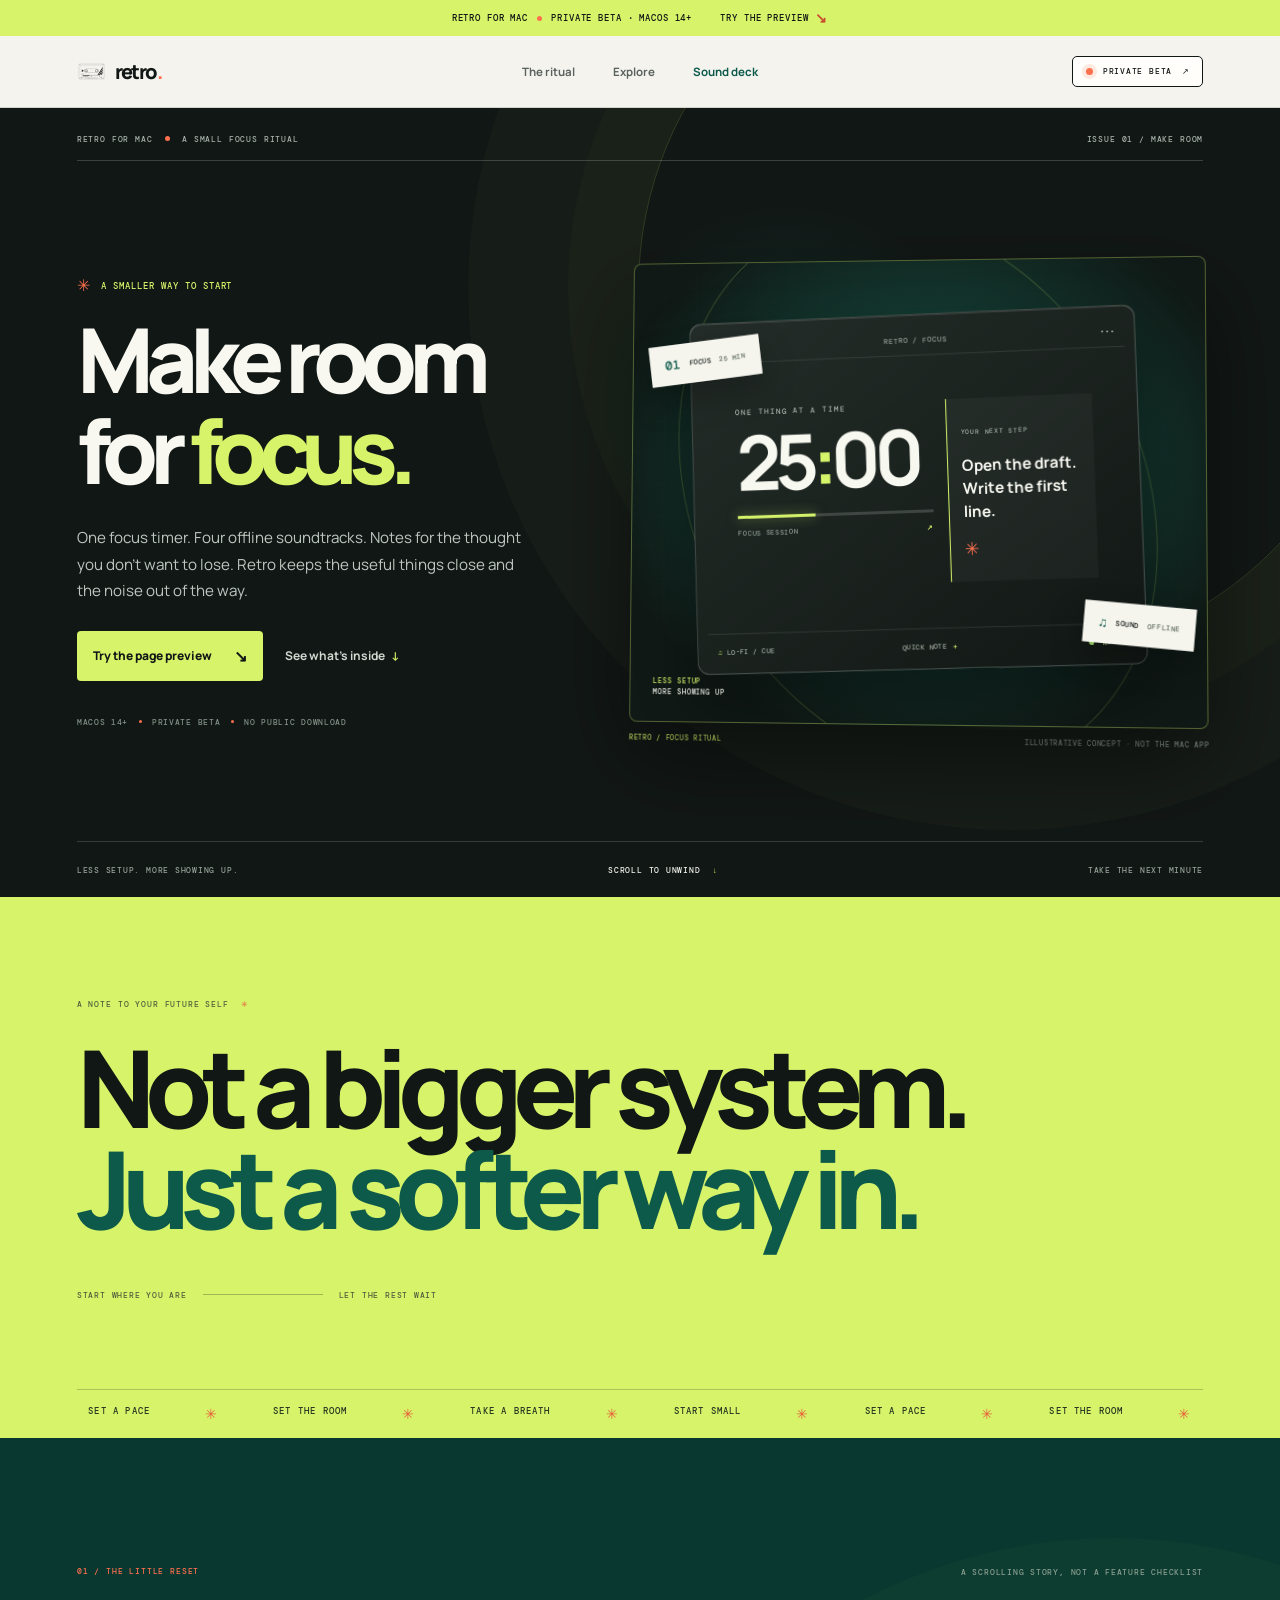
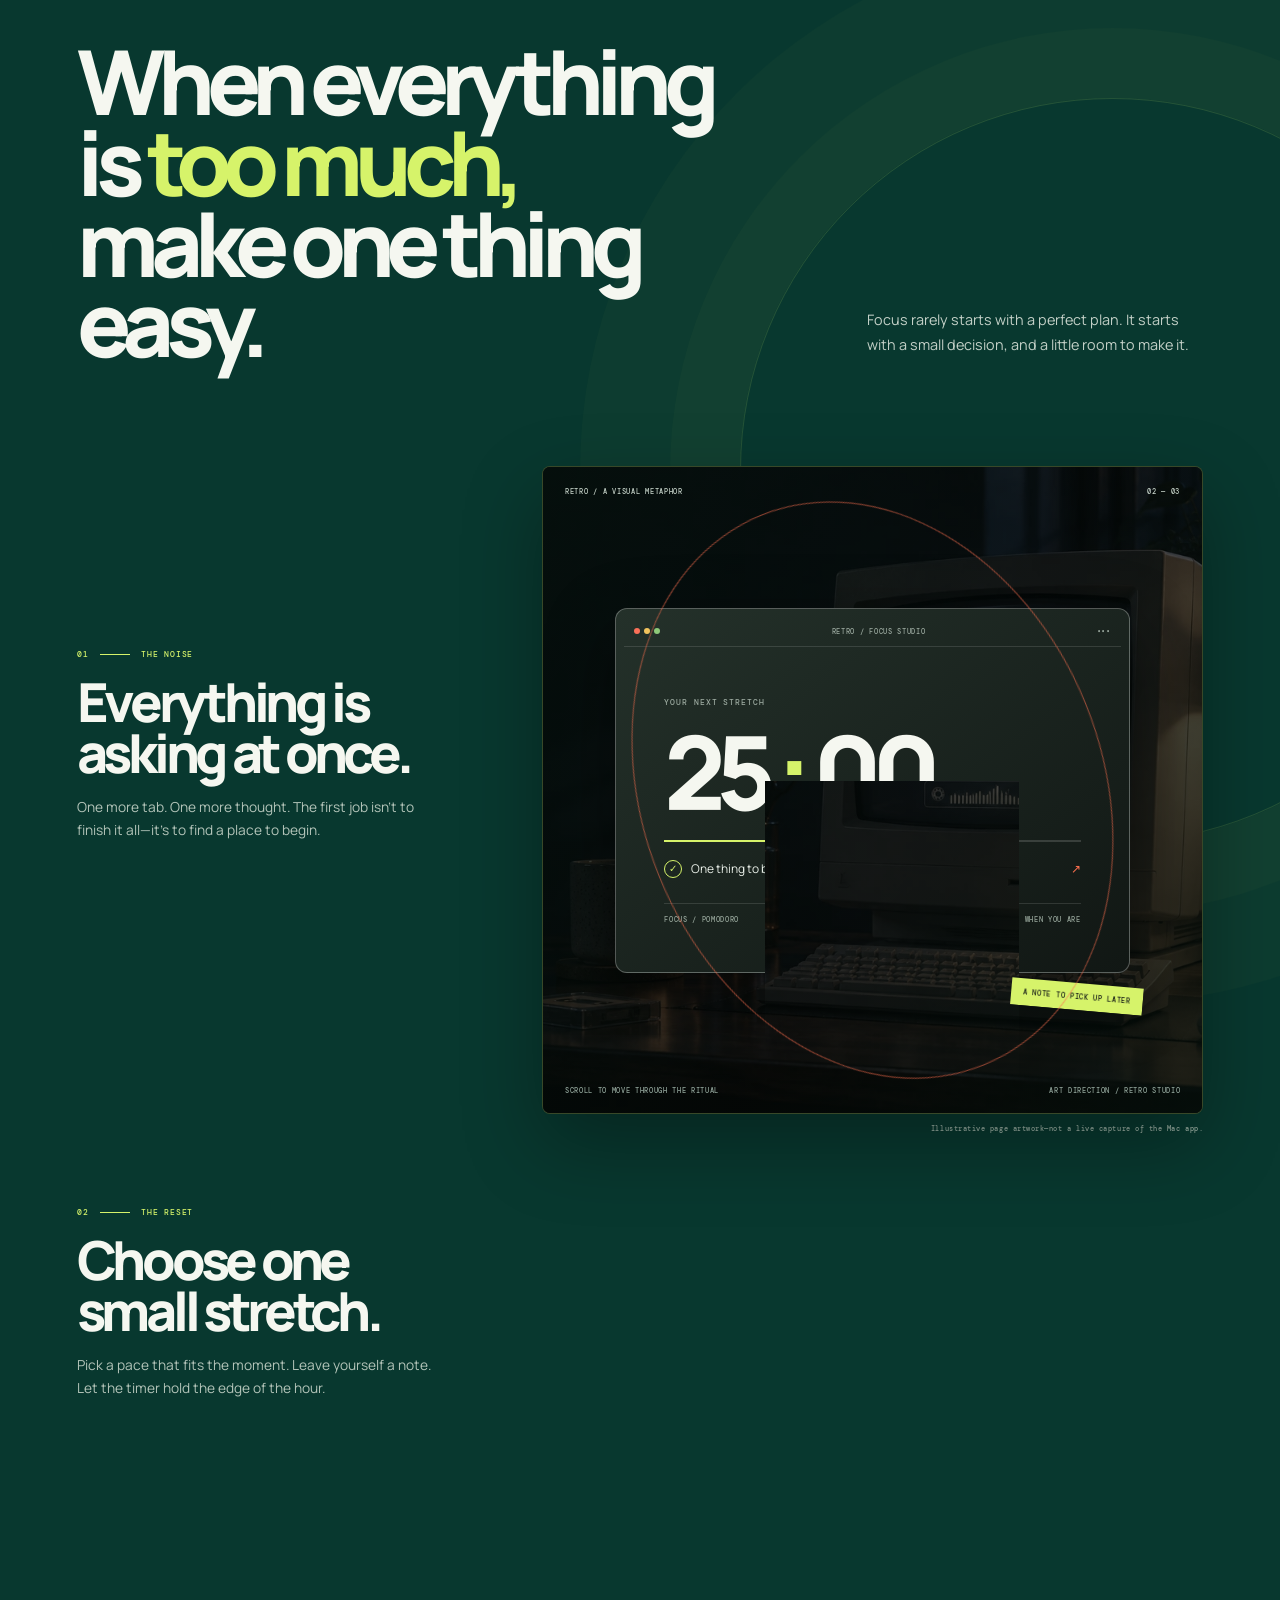
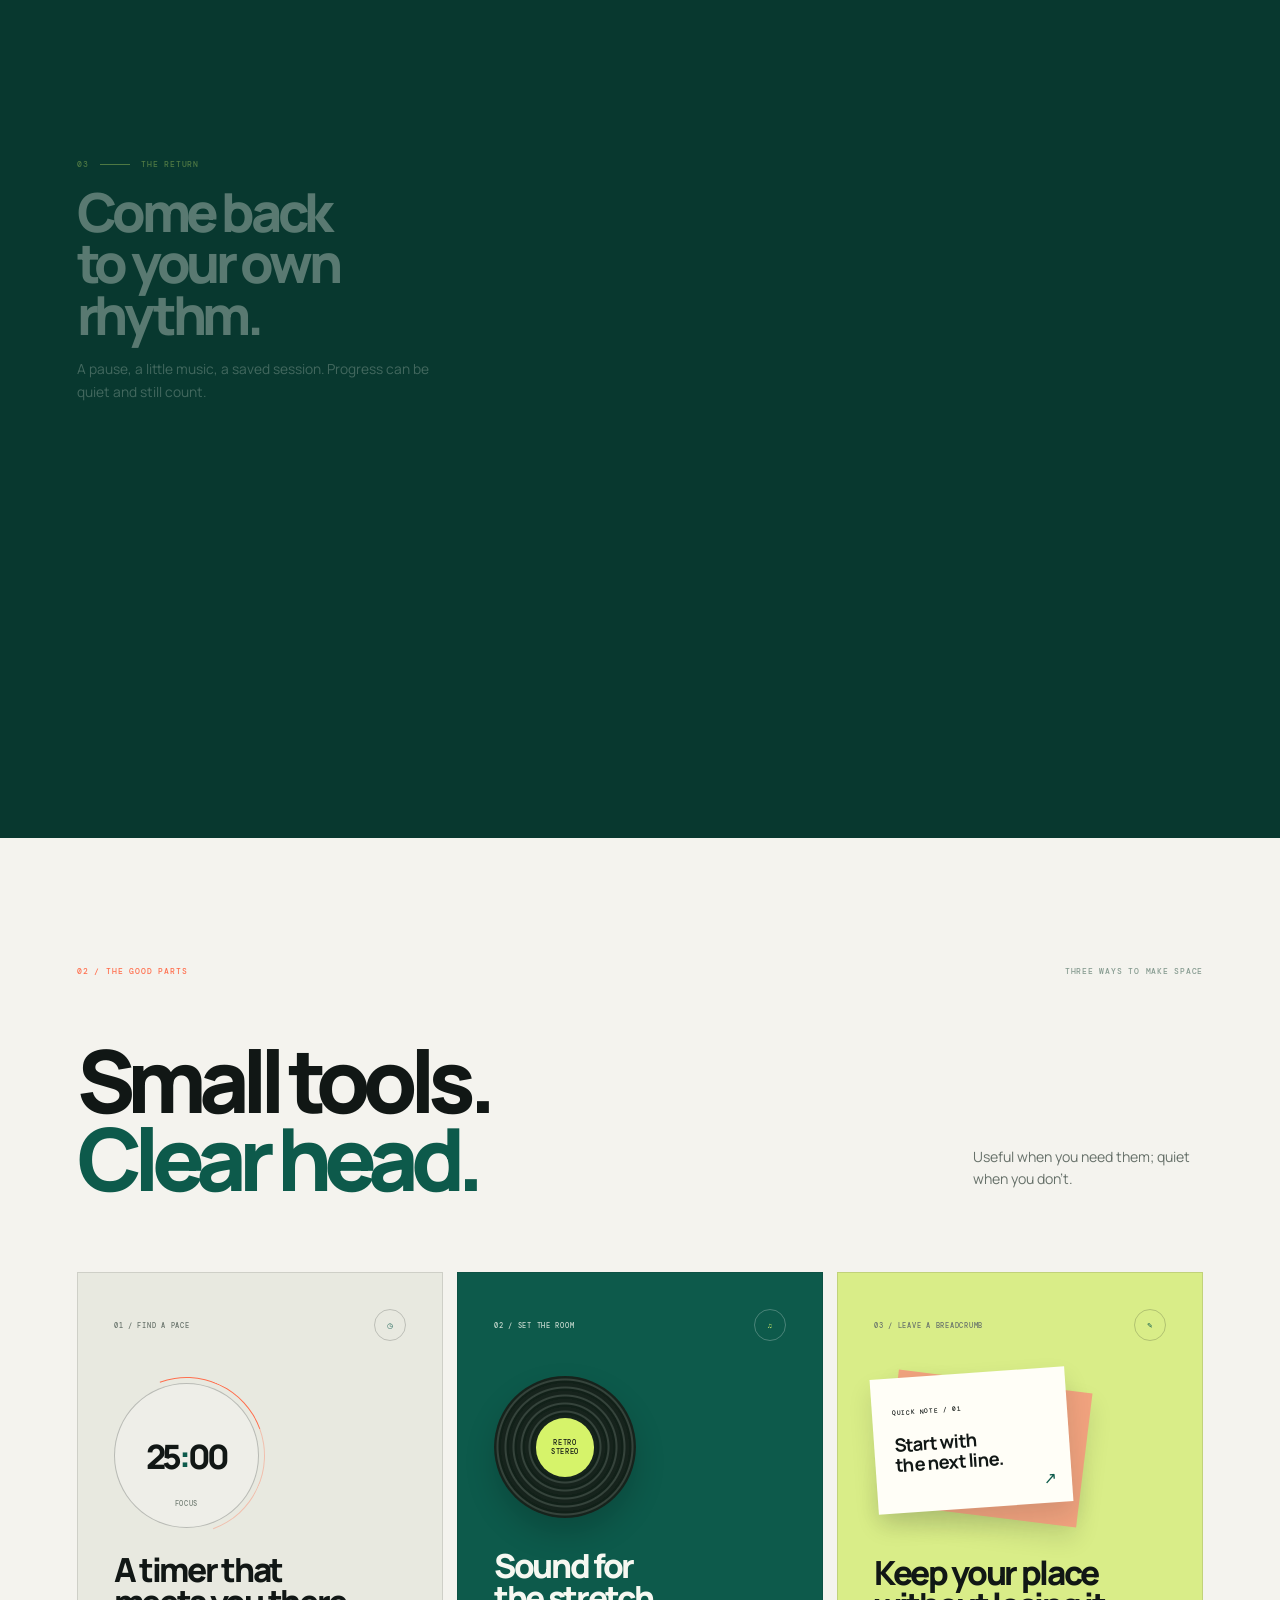
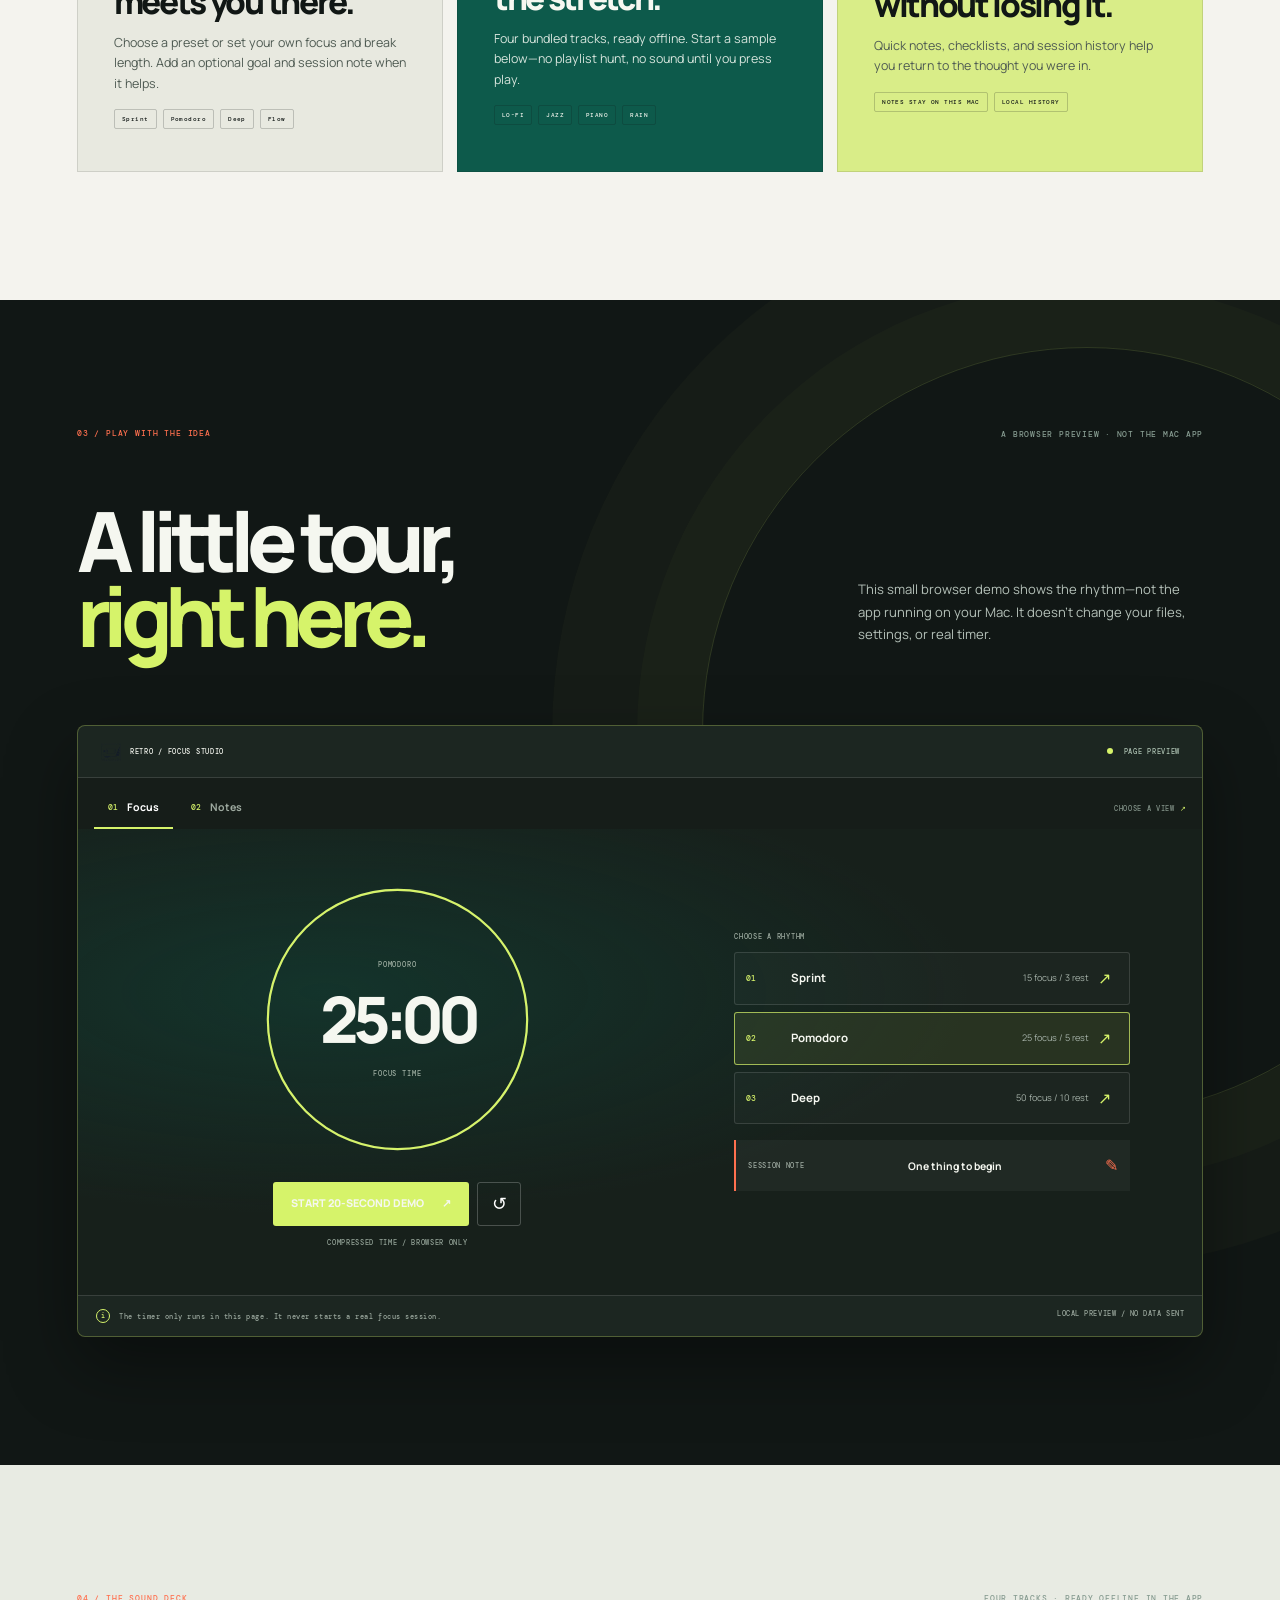
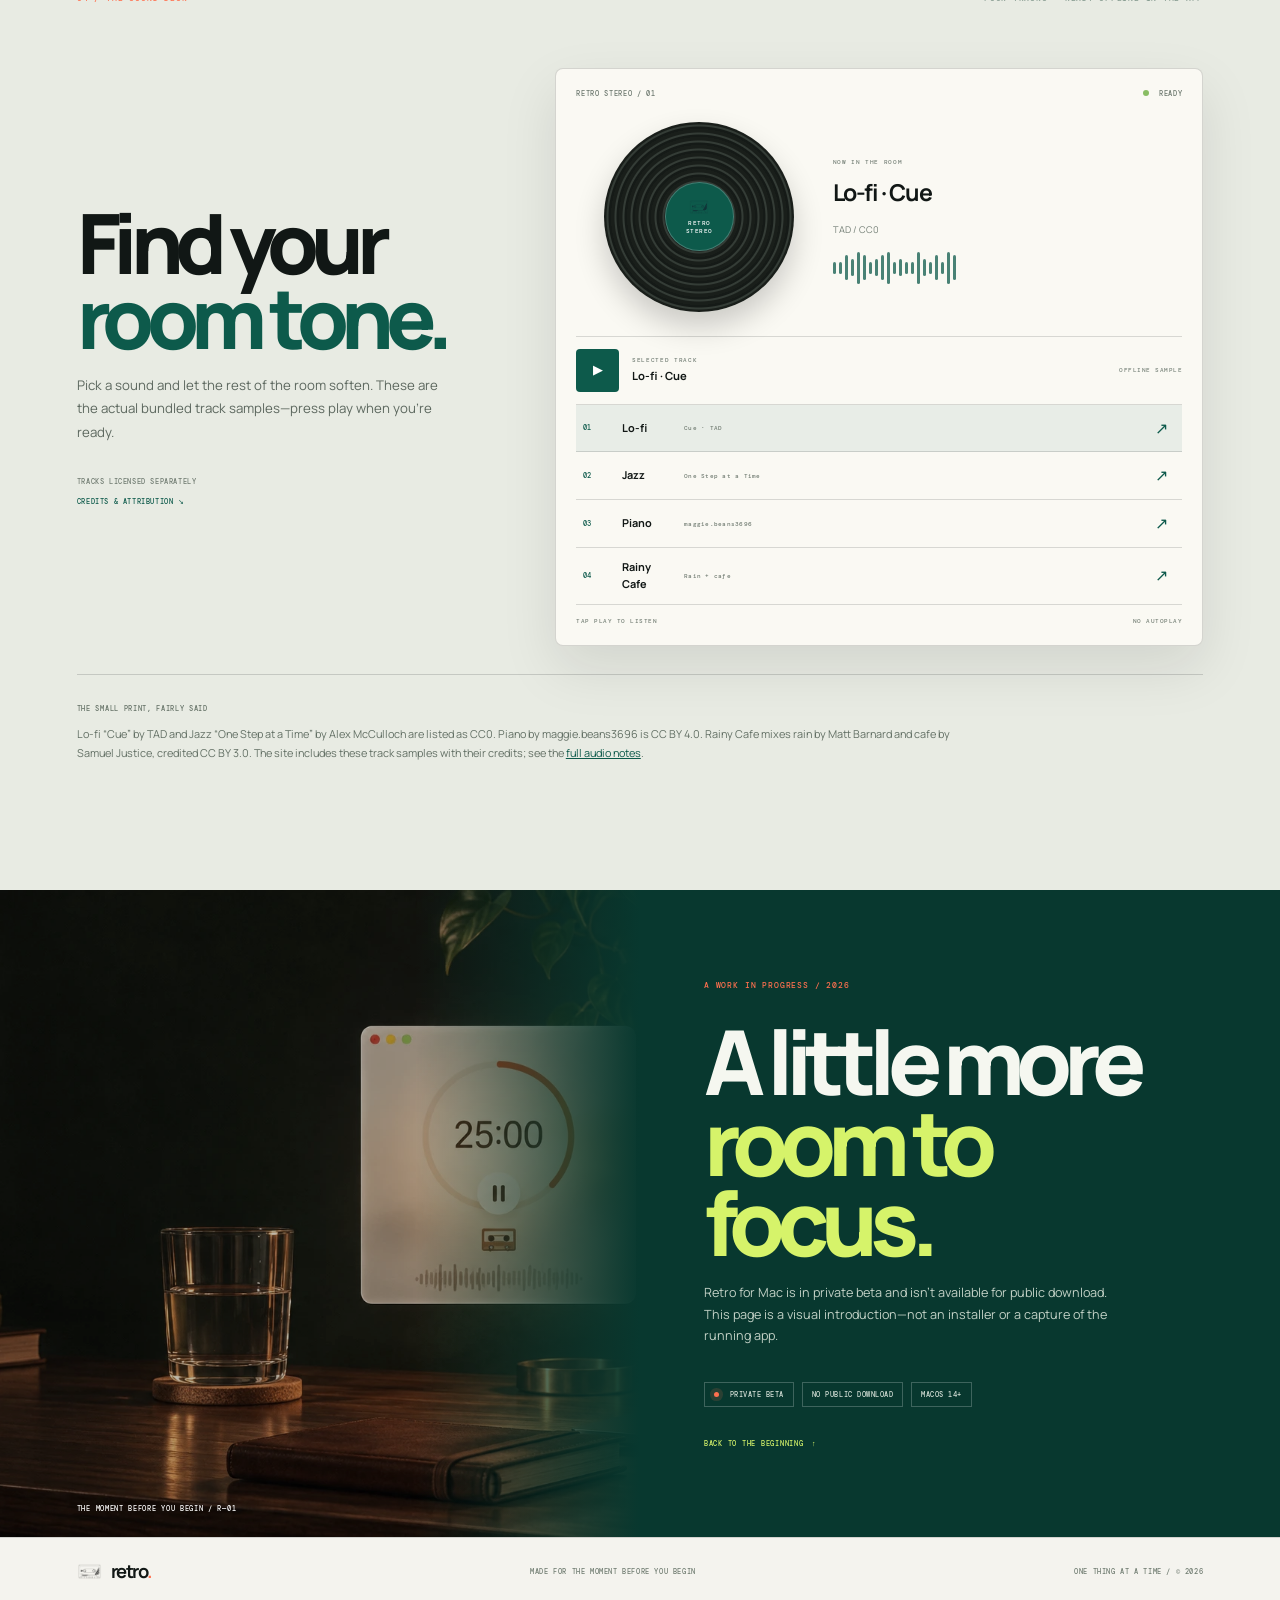
==== commit a5f57a11: "Bust cached Retro stylesheet" ====
--- a/docs/index.html
+++ b/docs/index.html
@@ -13,7 +13,7 @@
   <link rel="preconnect" href="https://fonts.googleapis.com">
   <link rel="preconnect" href="https://fonts.gstatic.com" crossorigin>
   <link href="https://fonts.googleapis.com/css2?family=DM+Mono:wght@400;500&family=Manrope:wght@400;500;600;700;800&display=swap" rel="stylesheet">
-  <link rel="stylesheet" href="styles.css?v=retro-rebuild-2">
+  <link rel="stylesheet" href="styles.css?v=retro-rebuild-3">
   <script defer src="script.js?v=retro-rebuild-2"></script>
 </head>
 <body>
--- a/docs/styles.css
+++ b/docs/styles.css
@@ -3,7 +3,7 @@
 *{box-sizing:border-box}html{scroll-behavior:smooth;scroll-padding-top:100px;overflow-x:clip}body{margin:0;background:var(--paper);color:var(--ink);font:400 16px/1.55 var(--sans);overflow-x:hidden}img,video{display:block;max-width:100%}a{color:inherit;text-decoration:none}button{font:inherit;color:inherit}button:focus-visible,a:focus-visible{outline:3px solid var(--orange);outline-offset:4px}.skip-link{position:absolute;top:-5rem;left:1rem;z-index:120;padding:.7rem 1rem;background:var(--ink);color:#fff}.skip-link:focus{top:1rem}.reading-line{position:fixed;top:0;left:0;right:0;height:4px;z-index:110;pointer-events:none}.reading-line span{display:block;width:0;height:100%;background:var(--lime)}
 .site-ribbon{height:36px;display:flex;align-items:center;justify-content:center;gap:28px;padding:0 20px;background:var(--lime);color:var(--ink);font:500 .55rem var(--mono);letter-spacing:.1em;text-transform:uppercase}.site-ribbon>span{display:flex;align-items:center;gap:9px}.site-ribbon i{width:5px;height:5px;background:var(--orange);border-radius:50%}.site-ribbon a{display:flex;align-items:center;gap:7px;font-weight:500}.site-ribbon b{color:#cc4c30;font-size:.9rem}
 .site-header{height:72px;position:sticky;top:0;z-index:80;display:grid;grid-template-columns:1fr 1fr 1fr;align-items:center;padding:0 var(--gutter);background:rgba(244,243,238,.94);border-bottom:1px solid var(--line);backdrop-filter:blur(16px)}.brand,.footer-brand{display:flex;align-items:center;gap:.55rem;width:max-content;font-size:1.25rem;font-weight:800;letter-spacing:-.08em}.brand img,.footer-brand img{width:29px;height:29px;object-fit:contain;filter:brightness(0)}.brand-dot,.footer-brand b span{color:var(--orange)}.nav-links{display:flex;justify-content:center;gap:clamp(1rem,3vw,2.8rem)}.nav-links a{font-size:.72rem;font-weight:700;color:#5b635e;transition:color .2s}.nav-links a:hover,.nav-links a[aria-current=location]{color:var(--green)}.beta-tag{justify-self:end;display:flex;align-items:center;gap:.6rem;padding:.55rem .8rem;border:1px solid var(--ink);border-radius:5px;background:var(--cream);font:500 .53rem var(--mono);letter-spacing:.09em;text-transform:uppercase}.status-dot,.closing-status i{width:7px;height:7px;background:var(--orange);border-radius:50%;display:inline-block;box-shadow:0 0 0 4px rgba(255,112,79,.14)}
-.hero{max-width:none;padding:0 var(--gutter);background:var(--ink);color:#f8f8f1;position:relative;isolation:isolate;overflow:hidden}.hero:before{content:"";position:absolute;z-index:-1;width:58vw;height:58vw;max-width:900px;max-height:900px;right:-8vw;top:-15vw;border:1px solid rgba(214,243,106,.16);border-radius:50%;box-shadow:0 0 0 70px rgba(214,243,106,.025),0 0 0 170px rgba(214,243,106,.02)}.hero:after{content:"";position:absolute;z-index:-1;width:400px;height:400px;right:23%;top:12%;background:radial-gradient(circle,rgba(13,90,75,.38),transparent 70%)}.hero-topline{max-width:var(--max);margin:auto;display:flex;justify-content:space-between;align-items:center;padding:26px 0 15px;border-bottom:1px solid rgba(255,255,255,.18);color:#a8b2aa;font:500 .52rem var(--mono);letter-spacing:.1em}.hero-topline i{display:inline-block;width:5px;height:5px;background:var(--orange);border-radius:50%;margin:0 .4rem .08rem}.hero-grid{max-width:var(--max);min-height:min(680px,calc(100vh - 140px));margin:auto;display:grid;grid-template-columns:.9fr 1.1fr;gap:clamp(2rem,6vw,7rem);align-items:center;padding:clamp(45px,7vw,100px) 0}.hero-copy{position:relative;z-index:2}.eyebrow{display:flex;align-items:center;gap:.65rem;margin:0 0 1.4rem;color:var(--lime);font:500 .55rem var(--mono);letter-spacing:.11em;text-transform:uppercase}.eyebrow-star{color:var(--orange);font-size:1rem}.hero h1{margin:0;font-size:clamp(4.8rem,9.2vw,9.3rem);font-weight:800;line-height:.83;letter-spacing:-.095em}.title-line{display:block;overflow:hidden;padding:0 .08em .12em 0}.title-line:first-child{animation:title-in .8s .06s both var(--ease)}.title-last{animation:title-in .8s .16s both var(--ease)}.hero h1 em{font-style:normal;color:var(--lime);letter-spacing:-.105em}@keyframes title-in{from{transform:translateY(55%);opacity:.2}to{transform:translateY(0);opacity:1}}.hero-lede{max-width:460px;margin:1.5rem 0 1.7rem;color:#bdc7c0;font-size:clamp(.95rem,1.15vw,1.08rem);line-height:1.72}.hero-actions{display:flex;align-items:center;gap:1.35rem;flex-wrap:wrap}.button{display:inline-flex;align-items:center;justify-content:center;gap:1.4rem;min-height:50px;padding:.8rem 1rem;font-size:.75rem;font-weight:800;transition:transform .22s var(--ease),background .22s,color .22s}.button:hover{transform:translateY(-3px)}.button-dark{background:var(--lime);color:var(--ink);border-radius:4px}.button-dark:hover{background:#fff;color:var(--ink)}.button-dark span{font-size:1rem}.quiet-link{font-size:.75rem;font-weight:700;color:#d3d8d2}.quiet-link span{color:var(--lime);margin-left:.28rem}.quiet-link:hover{color:var(--lime)}.hero-facts{display:flex;align-items:center;gap:.65rem;flex-wrap:wrap;margin-top:2.2rem;color:#829087;font:500 .49rem var(--mono);letter-spacing:.09em}.hero-facts i{width:3px;height:3px;background:var(--orange);border-radius:50%}
+.hero{max-width:none;padding:0 var(--gutter);background:var(--ink);color:#f8f8f1;position:relative;isolation:isolate;overflow:hidden}.hero:before{content:"";position:absolute;z-index:-1;width:58vw;height:58vw;max-width:900px;max-height:900px;right:-8vw;top:-15vw;border:1px solid rgba(214,243,106,.16);border-radius:50%;box-shadow:0 0 0 70px rgba(214,243,106,.025),0 0 0 170px rgba(214,243,106,.02)}.hero:after{content:"";position:absolute;z-index:-1;width:400px;height:400px;right:23%;top:12%;background:radial-gradient(circle,rgba(13,90,75,.38),transparent 70%)}.hero-topline{max-width:var(--max);margin:auto;display:flex;justify-content:space-between;align-items:center;padding:26px 0 15px;border-bottom:1px solid rgba(255,255,255,.18);color:#a8b2aa;font:500 .52rem var(--mono);letter-spacing:.1em}.hero-topline i{display:inline-block;width:5px;height:5px;background:var(--orange);border-radius:50%;margin:0 .4rem .08rem}.hero-grid{max-width:var(--max);min-height:min(680px,calc(100vh - 140px));margin:auto;display:grid;grid-template-columns:.9fr 1.1fr;gap:clamp(2rem,6vw,7rem);align-items:center;padding:clamp(45px,7vw,100px) 0}.hero-copy{position:relative;z-index:2}.eyebrow{display:flex;align-items:center;gap:.65rem;margin:0 0 1.4rem;color:var(--lime);font:500 .55rem var(--mono);letter-spacing:.11em;text-transform:uppercase}.eyebrow-star{color:var(--orange);font-size:1rem}.hero h1{margin:0;font-size:clamp(4.8rem,7vw,7rem);font-weight:800;line-height:.9;letter-spacing:-.09em}.title-line{display:block;overflow:hidden;padding:0 .08em .12em 0}.title-line:first-child{animation:title-in .8s .06s both var(--ease)}.title-last{animation:title-in .8s .16s both var(--ease)}.hero h1 em{font-style:normal;color:var(--lime);letter-spacing:-.105em}@keyframes title-in{from{transform:translateY(55%);opacity:.2}to{transform:translateY(0);opacity:1}}.hero-lede{max-width:460px;margin:1.5rem 0 1.7rem;color:#bdc7c0;font-size:clamp(.95rem,1.15vw,1.08rem);line-height:1.72}.hero-actions{display:flex;align-items:center;gap:1.35rem;flex-wrap:wrap}.button{display:inline-flex;align-items:center;justify-content:center;gap:1.4rem;min-height:50px;padding:.8rem 1rem;font-size:.75rem;font-weight:800;transition:transform .22s var(--ease),background .22s,color .22s}.button:hover{transform:translateY(-3px)}.button-dark{background:var(--lime);color:var(--ink);border-radius:4px}.button-dark:hover{background:#fff;color:var(--ink)}.button-dark span{font-size:1rem}.quiet-link{font-size:.75rem;font-weight:700;color:#d3d8d2}.quiet-link span{color:var(--lime);margin-left:.28rem}.quiet-link:hover{color:var(--lime)}.hero-facts{display:flex;align-items:center;gap:.65rem;flex-wrap:wrap;margin-top:2.2rem;color:#829087;font:500 .49rem var(--mono);letter-spacing:.09em}.hero-facts i{width:3px;height:3px;background:var(--orange);border-radius:50%}
 .hero-art{margin:0;position:relative;transform:perspective(1200px) rotateY(-4deg) rotateX(2deg);transition:transform .6s var(--ease)}.hero-art:hover{transform:perspective(1200px) rotateY(0) rotateX(0) translateY(-5px)}.hero-art-frame{position:relative;display:grid;place-items:center;overflow:hidden;isolation:isolate;aspect-ratio:1.24;border:1px solid rgba(214,243,106,.33);border-radius:8px;background:radial-gradient(ellipse at 52% 45%,#174f43 0,#13382f 44%,#101916 78%);box-shadow:0 35px 90px rgba(0,0,0,.45)}.hero-art-frame:before{content:"";position:absolute;inset:0;opacity:.36;background-image:linear-gradient(rgba(255,255,255,.035) 1px,transparent 1px),linear-gradient(90deg,rgba(255,255,255,.035) 1px,transparent 1px);background-size:32px 32px;mask-image:linear-gradient(120deg,#000,transparent 80%)}.hero-art-frame:after{content:"";position:absolute;width:78%;height:125%;border:1px solid rgba(214,243,106,.2);border-radius:50%;transform:rotate(-27deg);animation:orbit 18s linear infinite}@keyframes orbit{to{transform:rotate(333deg)}}.app-window{position:relative;z-index:3;width:min(78%,550px);padding:10px;border:1px solid rgba(255,255,255,.2);border-radius:12px;background:linear-gradient(145deg,#242d29,#111714);box-shadow:0 26px 60px rgba(0,0,0,.42),0 1px 0 rgba(255,255,255,.12) inset;transform:rotate(-2deg);animation:window-float 6s ease-in-out infinite}@keyframes window-float{50%{transform:translateY(-7px) rotate(-1deg)}}.app-window-head{height:31px;display:flex;align-items:center;justify-content:space-between;padding:0 9px;color:#97a49c;font:500 .45rem var(--mono);letter-spacing:.12em;border-bottom:1px solid rgba(255,255,255,.1)}.window-lights{display:flex;gap:4px}.window-lights i{width:6px;height:6px;background:#fa7058;border-radius:50%}.window-lights i:nth-child(2){background:#f2c35d}.window-lights i:nth-child(3){background:#8dc979}.app-window-main{display:grid;grid-template-columns:1.15fr .85fr;gap:15px;padding:clamp(22px,4vw,45px) clamp(16px,3vw,34px)}.app-timer{display:flex;flex-direction:column}.timer-label,.app-side-note>span{color:#a6b4ab;font:500 .48rem var(--mono);letter-spacing:.12em}.app-timer strong{display:block;margin:.1em 0 .08em;color:#f7f8ef;font-size:clamp(3rem,6vw,6rem);font-weight:700;line-height:1;letter-spacing:-.09em}.app-timer strong span{color:var(--lime)}.timer-track{height:3px;background:rgba(255,255,255,.16);margin:.6rem 0}.timer-track i{display:block;width:40%;height:100%;background:var(--lime);box-shadow:0 0 12px rgba(214,243,106,.5)}.timer-mode{display:flex;justify-content:space-between;color:#91a198;font:500 .43rem var(--mono);letter-spacing:.1em}.timer-mode b{color:var(--lime)}.app-side-note{align-self:center;padding:18px 14px;border-left:1px solid var(--lime);background:rgba(255,255,255,.035)}.app-side-note>span{font-size:.4rem}.app-side-note strong{display:block;margin:.8rem 0;font-size:clamp(.7rem,1.2vw,1rem);line-height:1.5}.app-side-note i{font-size:1.1rem;color:var(--orange);font-style:normal}.app-window-foot{display:flex;align-items:center;justify-content:space-between;gap:9px;padding:13px 10px 6px;border-top:1px solid rgba(255,255,255,.1);color:#aab6ac;font:500 .42rem var(--mono);letter-spacing:.07em}.app-window-foot span:first-child i{color:var(--lime);font-style:normal}.app-window-foot b{color:var(--lime)}.app-live{color:#c7e6a0}.app-live i{display:inline-block;width:5px;height:5px;margin-right:4px;background:#a8df71;border-radius:50%}.floating-chip{position:absolute;z-index:4;display:flex;align-items:center;gap:8px;padding:11px 14px;border:1px solid rgba(255,255,255,.15);background:#f5f5ed;color:var(--ink);box-shadow:0 15px 32px rgba(0,0,0,.25);font:500 .45rem var(--mono);letter-spacing:.08em}.floating-chip span{color:var(--green);font-size:.8rem}.floating-chip b{font-size:.42rem;color:#7e887e}.chip-focus{left:3%;top:17%;transform:rotate(-7deg)}.chip-sound{right:2%;bottom:17%;transform:rotate(5deg)}.hero-stamp{position:absolute;z-index:4;left:4%;bottom:5%;color:var(--lime);font:500 .42rem var(--mono);letter-spacing:.14em;line-height:1.6}.hero-stamp b{color:#f6f7ef;font-weight:500}.art-orbit{display:none}.hero-art figcaption{display:flex;justify-content:space-between;gap:1rem;padding:11px 0 0;color:#839088;font:500 .45rem var(--mono);letter-spacing:.1em}.hero-art figcaption span:first-child{color:var(--lime)}.hero-bottom{height:56px;max-width:var(--max);margin:auto;display:flex;align-items:center;justify-content:space-between;border-top:1px solid rgba(255,255,255,.16);color:#95a198;font:500 .48rem var(--mono);letter-spacing:.1em}.hero-bottom a{color:#f4f5ee}.hero-bottom a b{color:var(--lime);margin-left:.4rem}
 .manifesto{position:relative;overflow:hidden;padding:clamp(60px,8vw,112px) var(--gutter) 0;background:var(--lime);color:var(--ink)}.manifesto-mark{max-width:var(--max);margin:auto;color:#52603d;font:500 .53rem var(--mono);letter-spacing:.1em}.manifesto-mark span{color:#e95d3b;margin-left:.4rem}.manifesto>p{max-width:var(--max);margin:26px auto 0;font-size:clamp(3.3rem,8.4vw,8.2rem);line-height:.94;letter-spacing:-.09em;font-weight:800}.manifesto>p em{color:var(--green);font-style:normal}.manifesto-foot{max-width:var(--max);margin:clamp(28px,4vw,54px) auto 0;display:flex;align-items:center;gap:1rem;color:#52603d;font:500 .49rem var(--mono);letter-spacing:.1em}.manifesto-line{height:1px;max-width:120px;flex:1;background:rgba(17,23,21,.28)}.ticker{margin-top:clamp(48px,7vw,90px);border-top:1px solid rgba(17,23,21,.22);overflow:hidden}.ticker div{display:flex;justify-content:space-around;gap:2rem;min-width:max-content;padding:15px 0;color:#293622;font:500 .57rem var(--mono);letter-spacing:.13em;animation:ticker 30s linear infinite}.ticker b{color:#e95d3b;font-size:.9rem;font-weight:400}@keyframes ticker{to{transform:translateX(-25%)}}
 .ritual{padding:clamp(78px,10vw,140px) var(--gutter) clamp(90px,11vw,150px);background:var(--green-dark);color:#f5f7f0;position:relative;overflow:clip}.ritual:before{content:"";position:absolute;right:-16vw;top:10%;width:58vw;height:58vw;border:1px solid rgba(214,243,106,.14);border-radius:50%;box-shadow:0 0 0 70px rgba(214,243,106,.02),0 0 0 160px rgba(214,243,106,.02);pointer-events:none}.section-intro,.features-top,.try-heading,.sound-intro{max-width:var(--max);margin:0 auto;display:flex;align-items:center;justify-content:space-between;gap:1rem}.section-index{color:var(--orange);font:500 .52rem var(--mono);letter-spacing:.1em}.section-note{color:#879c91;font:500 .48rem var(--mono);letter-spacing:.1em}.ritual-heading{max-width:var(--max);margin:clamp(32px,5vw,70px) auto 0;display:grid;grid-template-columns:1.1fr .5fr;align-items:end;gap:4vw;position:relative;z-index:1}.ritual-heading h2,.features-title h2,.try-title-row h2,.sound-copy h2,.closing-copy h2{margin:0;font-size:clamp(3.4rem,7vw,7.6rem);line-height:.9;letter-spacing:-.09em;font-weight:800}.ritual-heading h2 em,.features-title h2 em,.try-title-row h2 em,.sound-copy h2 em,.closing-copy h2 em{font-style:normal;color:var(--lime)}.ritual-heading>p{max-width:350px;margin:0 0 .4rem;color:#c3d0c7;font-size:.9rem;line-height:1.75}.story-layout{position:relative;z-index:1;max-width:var(--max);margin:clamp(55px,8vw,110px) auto 0;display:grid;grid-template-columns:.74fr 1.26fr;gap:clamp(2.5rem,6vw,7rem);align-items:start}.story-beats{display:flex;flex-direction:column}.story-layout:after{content:"";grid-column:1/-1;height:80px}.story-beat{min-height:62vh;display:flex;flex-direction:column;justify-content:center;max-width:430px;opacity:.34;transform:translateY(20px);transition:opacity .6s var(--ease),transform .6s var(--ease)}.story-beat.is-active{opacity:1;transform:translateY(0)}.beat-kicker{display:flex;align-items:center;gap:.7rem;margin-bottom:1rem;color:var(--lime);font:500 .52rem var(--mono);letter-spacing:.1em}.beat-kicker i{width:30px;height:1px;background:var(--lime)}.story-beat h3{margin:0;font-size:clamp(2.6rem,4.2vw,4.6rem);line-height:.96;letter-spacing:-.08em;font-weight:800}.story-beat p{max-width:360px;margin:1rem 0 0;color:#b3c4b9;font-size:.86rem;line-height:1.7}.story-stage{position:sticky;top:12vh;height:min(72vh,720px);min-height:470px;align-self:start;perspective:1000px}.stage-frame{position:relative;overflow:hidden;width:100%;height:100%;min-height:470px;border:1px solid rgba(214,243,106,.2);border-radius:8px;background:#101d18;box-shadow:0 30px 80px rgba(0,0,0,.32);isolation:isolate}.stage-photo{position:absolute;inset:0;width:100%;height:100%;object-fit:cover;object-position:62% center;filter:saturate(.5) brightness(.42);transform:scale(1.08);transition:transform 1s var(--ease),filter 1s}.stage-wash{position:absolute;inset:0;background:linear-gradient(120deg,rgba(5,18,13,.7),rgba(8,28,20,.15) 55%,rgba(5,18,13,.62));transition:background .8s}.stage-label,.stage-bottom{position:absolute;z-index:8;left:22px;right:22px;display:flex;justify-content:space-between;gap:1rem;color:#c6d3c9;font:500 .45rem var(--mono);letter-spacing:.1em}.stage-label{top:20px}.stage-bottom{bottom:18px;color:#91a49a;font-size:.42rem}.noise-layer,.focus-layer,.return-layer{position:absolute;inset:0;display:flex;align-items:center;justify-content:center;transition:opacity .7s var(--ease),transform .8s var(--ease);transform-style:preserve-3d}.noise-layer{opacity:1}.noise-card{position:absolute;display:flex;flex-direction:column;gap:7px;min-width:145px;padding:13px;background:#f2f0e6;color:var(--ink);box-shadow:0 16px 35px rgba(0,0,0,.3);font-size:.82rem}.noise-card small{font:500 .43rem var(--mono);color:#777;letter-spacing:.1em}.noise-card b{font-size:.95rem;letter-spacing:-.04em}.noise-card i{position:absolute;right:11px;bottom:9px;color:#e75e3e;font-style:normal}.noise-card-a{left:12%;top:27%;transform:rotate(-9deg)}.noise-card-b{right:11%;top:38%;transform:rotate(7deg);background:#d6f36a}.noise-card-c{left:23%;bottom:20%;transform:rotate(4deg);background:#bed1c3}.noise-stamp{position:absolute;right:17%;bottom:19%;width:78px;height:78px;display:grid;place-content:center;border:1px solid rgba(214,243,106,.8);border-radius:50%;transform:rotate(12deg);font:500 .59rem var(--mono);text-align:center;line-height:1.2;color:var(--lime)}.focus-layer,.return-layer{opacity:0;transform:translateY(28px) scale(.94)}.focus-window{width:min(78%,540px);padding:8px;border:1px solid rgba(255,255,255,.28);border-radius:12px;background:linear-gradient(145deg,#24312a,#111714);box-shadow:0 24px 70px rgba(0,0,0,.45);transform:rotate(-3deg);transition:transform .8s var(--ease)}.focus-window-top{height:30px;display:flex;align-items:center;justify-content:space-between;padding:0 10px;border-bottom:1px solid rgba(255,255,255,.12);color:#9ba99f;font:500 .43rem var(--mono);letter-spacing:.1em}.focus-window-body{padding:clamp(18px,4vw,40px)}.focus-kicker{color:#9ba99f;font:500 .47rem var(--mono);letter-spacing:.12em}.focus-time{display:flex;align-items:baseline;gap:.1em;margin:8px 0;font-size:clamp(4rem,8vw,7.5rem);font-weight:800;line-height:1;letter-spacing:-.1em}.focus-time i{color:var(--lime);font-style:normal}.focus-rule{height:2px;background:rgba(255,255,255,.15);margin:18px 0}.focus-rule i{display:block;width:46%;height:100%;background:var(--lime)}.focus-task{display:flex;align-items:center;gap:9px;color:#e8eee7;font-size:.75rem}.task-check{width:18px;height:18px;display:grid;place-items:center;border:1px solid var(--lime);border-radius:50%;color:var(--lime);font-size:.6rem}.task-arrow{margin-left:auto;color:var(--orange)}.focus-foot{display:flex;justify-content:space-between;gap:1rem;margin-top:24px;padding-top:11px;border-top:1px solid rgba(255,255,255,.12);color:#96a59a;font:500 .41rem var(--mono);letter-spacing:.1em}.focus-note{position:absolute;right:9%;bottom:16%;padding:9px 12px;background:var(--lime);color:var(--ink);font:500 .43rem var(--mono);letter-spacing:.1em;transform:rotate(5deg)}.focus-orbit{position:absolute;width:70%;height:92%;border:1px solid rgba(255,112,79,.55);border-radius:50%;transform:rotate(-22deg);pointer-events:none}.return-disc{position:absolute;left:12%;top:18%;width:clamp(170px,25vw,290px);aspect-ratio:1;border-radius:50%;background:repeating-radial-gradient(circle,#101310 0 2px,#333831 3px 4px,#151916 5px 8px);box-shadow:0 25px 70px rgba(0,0,0,.5);animation:record-idle 18s linear infinite}.return-disc:after{content:"";position:absolute;inset:47%;border-radius:50%;background:var(--orange)}.disc-label{position:absolute;inset:32%;z-index:1;display:flex;flex-direction:column;align-items:center;justify-content:center;gap:6px;border:1px solid rgba(255,255,255,.22);border-radius:50%;background:#28352d;color:#f5efe3;font:500 .43rem var(--mono);text-align:center;letter-spacing:.1em}.disc-label img{width:23px;height:18px;filter:invert(1)}.return-copy{position:absolute;right:9%;top:28%;color:#f4f7ef}.return-copy>span{color:var(--lime);font:500 .45rem var(--mono);letter-spacing:.13em}.return-copy strong{display:block;margin-top:12px;font-size:clamp(1.7rem,3.4vw,3rem);line-height:.9;letter-spacing:-.07em}.return-copy i{display:block;margin-top:18px;color:var(--orange);font-size:2rem;font-style:normal}.return-caption{position:absolute;bottom:23%;left:15%;color:#d6e0d5;font:500 .46rem var(--mono);letter-spacing:.12em;line-height:1.7;transform:rotate(-7deg)}@keyframes record-idle{to{transform:rotate(1turn)}}.story-stage[data-stage="0"] .noise-layer{opacity:1;transform:scale(1)}.story-stage[data-stage="0"] .focus-layer,.story-stage[data-stage="0"] .return-layer{opacity:0;transform:translateY(40px) scale(.92)}.story-stage[data-stage="1"] .noise-layer{opacity:0;transform:scale(1.16)}.story-stage[data-stage="1"] .focus-layer{opacity:1;transform:translateY(0) scale(1)}.story-stage[data-stage="1"] .focus-window{transform:rotate(0)}.story-stage[data-stage="1"] .return-layer{opacity:0;transform:translateY(40px) scale(.92)}.story-stage[data-stage="2"] .noise-layer,.story-stage[data-stage="2"] .focus-layer{opacity:0;transform:translateY(-24px) scale(.84)}.story-stage[data-stage="2"] .return-layer{opacity:1;transform:translateY(0) scale(1)}.story-stage[data-stage="2"] .stage-photo{transform:scale(1.16);filter:saturate(.75) brightness(.4)}.stage-disclaimer{margin:10px 0 0;color:#9cb0a4;text-align:right;font:500 .42rem var(--mono);letter-spacing:.08em}
